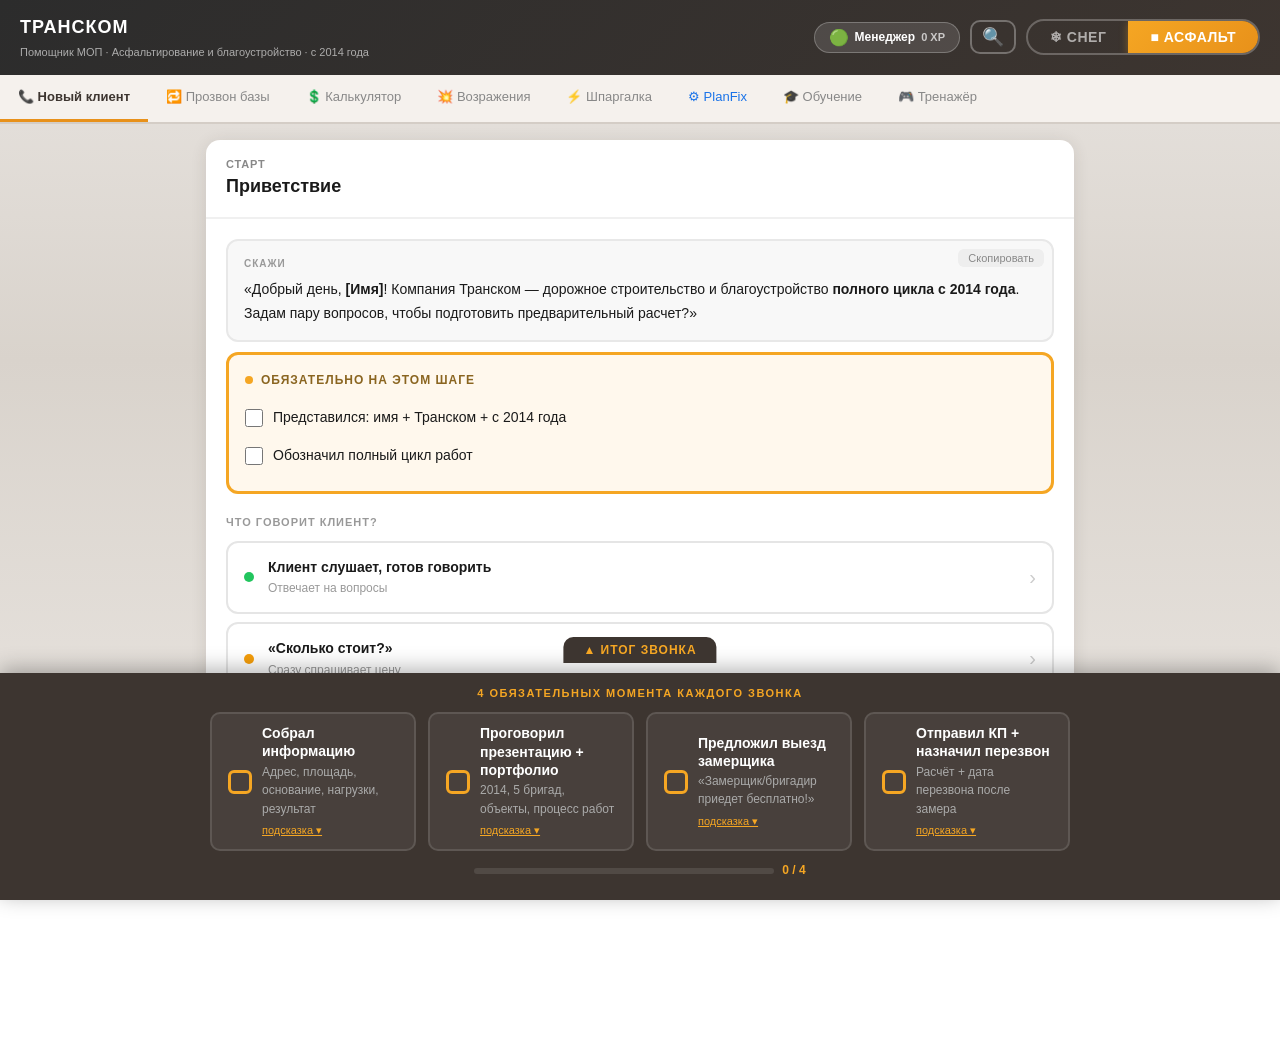
==== index.html @ dc6cbc47 "Обучение: 3 новые статьи, видеоуроки, техника, замки сняты - Новая главная статья «Асфальтирование о" ====
<!DOCTYPE html>
<html lang="ru">
<head>
<meta charset="UTF-8">
<meta name="viewport" content="width=device-width, initial-scale=1.0">
<title>ТРАНСКОМ — Помощник МОП</title>
<link rel="stylesheet" href="css/styles.css">
</head>
<body>

<!-- ===== HEADER ===== -->
<div class="hdr">
<div><h1>ТРАНСКОМ <span class="pf-badge" id="pf-hdr-badge" onclick="tab('planfix')"></span></h1><div class="hdr-sub" id="hdr-sub-text">Помощник МОП &middot; Вывоз снега &middot; с 2014 года</div></div>
<div style="display:flex;gap:10px;align-items:center">
<button class="gf-profile-btn" id="gf-profile-btn" onclick="showProfileModal()" title="Профиль менеджера"><span class="gf-level-icon">🟢</span> <span class="gf-name">Менеджер</span> <span class="gf-xp">0 XP</span></button>
<button class="search-btn" onclick="openKnowledgeSearch()" title="Поиск по базе знаний">&#128269;</button>
<div class="svc-toggle">
<button class="svc-btn" id="b-svc-snow" onclick="setSvc('snow')">&#10052; СНЕГ</button>
<button class="svc-btn on-asphalt" id="b-svc-asph" onclick="setSvc('asphalt')">&#9632; АСФАЛЬТ</button>
</div>
<div id="snow-tariff-toggle" style="display:none;gap:4px">
<div class="tb on" id="b-st" onclick="setT('storm')">&#9679; Снегопад</div>
<div class="tb" id="b-af" onclick="setT('after')">&#9675; После</div>
</div>
</div>
</div>

<!-- ===== NAV ===== -->
<div class="nav">
<div class="nav-i act" data-tab="tree" onclick="tab('tree')">&#128222; Новый клиент</div>
<div class="nav-i" data-tab="cbtree" onclick="tab('cbtree')">&#128257; Прозвон базы</div>
<div class="nav-i" data-tab="calc" onclick="tab('calc')">&#128178; Калькулятор</div>
<div class="nav-i" data-tab="obj" onclick="tab('obj')">&#128165; Возражения</div>
<div class="nav-i" data-tab="cheat" onclick="tab('cheat')">&#9889; Шпаргалка</div>
<div class="nav-i" data-tab="planfix" onclick="tab('planfix')" style="color:#1a73e8">&#9881; PlanFix</div>
<div class="nav-i" data-tab="learn" onclick="tab('learn')">&#127891; Обучение</div>
<div class="nav-i" data-tab="trainer" onclick="tab('trainer')">&#127918; Тренажёр</div>
</div>

<!-- ===== MAIN CONTENT ===== -->
<div class="main">

<!-- Скрипт: Новый клиент -->
<div class="tc act" id="tab-tree"><div id="tree-render"></div></div>

<!-- Скрипт: Прозвон базы -->
<div class="tc" id="tab-cbtree"><div id="cbtree-render"></div></div>

<!-- Калькулятор: Снег -->
<div class="tc" id="tab-calc">
<div class="card"><div class="card-h">&#128178; Быстрый расчёт</div><div class="card-b">
<div class="cg">
<div class="cf"><label>Самосвал</label><select id="c-t" onchange="calc()"><option value="25">25 м³</option><option value="15">15 м³ (узкие проезды)</option></select></div>
<div class="cf"><label>Оплата</label><select id="c-p" onchange="calc()"><option value="bn">Б/Н с НДС</option><option value="cash">Наличные</option><option value="ip">На ИП</option></select></div>
<div class="cf"><label>Рейсов</label><input type="number" id="c-r" value="1" min="1" max="100" oninput="calc()"></div>
<div class="cf"><label>Погрузка</label><select id="c-l" onchange="calc()"><option value="no">Нет</option><option value="yes">Да</option></select></div>
</div>
<div class="cf" style="margin-top:12px"><label>Площадь (м²)</label><input type="number" id="c-area" placeholder="необязательно" oninput="calcA()"></div>
<div class="cf" style="margin-top:8px"><label>Высота снега (см)</label><input type="number" id="c-snow" placeholder="необязательно" oninput="calcA()"></div>
<div id="ah" class="tip" style="display:none;margin-top:10px"><span id="at"></span></div>
<div class="cr"><div style="font-size:12px;opacity:.7">Стоимость для клиента</div><div class="cr-a" id="ct">—</div><div class="cr-d" id="cd"></div><div class="cr-b" id="ccb"></div></div>
</div></div>
</div>

<!-- Калькулятор: Асфальт -->
<div class="tc" id="tab-calc-a">
<div class="card"><div class="card-h">&#128178; Ориентировочный расчёт — Асфальтирование</div><div class="card-b">
<div class="cg">
<div class="cf"><label>Тип работ</label><select id="ca-type" onchange="calcA2()"><option value="asphalt">Асфальтирование</option><option value="curb">Бордюрные работы</option><option value="patch">Ямочный ремонт</option><option value="complex">Комплексное благоустройство</option></select></div>
<div class="cf"><label>Площадь (м²) / Длина (пог.м)</label><input type="number" id="ca-area" value="500" min="1" oninput="calcA2()"></div>
<div class="cf"><label>Текущее основание</label><select id="ca-base" onchange="calcA2()"><option value="ground">Грунт (с нуля)</option><option value="old">Старый асфальт</option><option value="gravel">Щебень/подготовка есть</option></select></div>
<div class="cf"><label>Планируемые нагрузки</label><select id="ca-load" onchange="calcA2()"><option value="ped">Пешеходная зона</option><option value="light">Легковой транспорт</option><option value="heavy">Грузовой транспорт</option></select></div>
</div>
<div class="cf" style="margin-top:12px"><label>Оплата</label><select id="ca-pay" onchange="calcA2()"><option value="bn">Б/Н с НДС</option><option value="cash">Наличные</option><option value="ip">На ИП</option></select></div>
<div class="cr" id="ca-result">
<div style="font-size:12px;opacity:.7">Ориентировочная стоимость</div>
<div class="cr-a" id="ca-total">—</div>
<div class="cr-d" id="ca-detail"></div>
<div class="cr-b" id="ca-breakdown"></div>
</div>
<div class="tip" style="margin-top:12px"><b>Важно:</b> Это предварительная оценка. Точная стоимость — после выезда специалиста и составления сметы. Бесплатный выезд на замеры!</div>
</div></div>
</div>

<!-- Возражения -->
<div class="tc" id="tab-obj">
<div class="sb"><span class="sb-i">&#128269;</span><input type="text" placeholder="Найти возражение..." id="osrch" oninput="fobj()"></div>
<div id="obj-c"></div>
</div>

<!-- Шпаргалка -->
<div class="tc" id="tab-cheat"></div>

<!-- PlanFix -->
<div class="tc" id="tab-planfix">
<div class="card"><div class="card-h">&#9881; Подключение к PlanFix</div><div class="card-b">
<div class="cf" style="margin-bottom:10px"><label>URL аккаунта</label><input type="text" id="pf-url" placeholder="ваш-аккаунт.planfix.com" oninput="savePfSettings()"></div>
<div class="cf" style="margin-bottom:10px"><label>API-токен (Bearer)</label><input type="password" id="pf-token" placeholder="Токен из Управление аккаунтом → API" oninput="savePfSettings()"></div>
<div style="display:grid;grid-template-columns:1fr 1fr;gap:10px;margin-bottom:10px">
<div class="cf"><label>ID поля «Как работаем»</label><input type="text" id="pf-f1" placeholder="напр. 123" oninput="savePfSettings()"></div>
<div class="cf"><label>ID поля «Презентация»</label><input type="text" id="pf-f2" placeholder="напр. 124" oninput="savePfSettings()"></div>
<div class="cf"><label>ID поля «Призыв к действию»</label><input type="text" id="pf-f3" placeholder="напр. 125" oninput="savePfSettings()"></div>
<div class="cf"><label>ID поля «Счёт скинул»</label><input type="text" id="pf-f4" placeholder="напр. 126" oninput="savePfSettings()"></div>
</div>
<div class="cf" style="margin-bottom:10px"><label>ID поля «Итог звонка» (текстовое)</label><input type="text" id="pf-f-summary" placeholder="напр. 130" oninput="savePfSettings()"></div>
<div style="display:flex;gap:8px;margin-top:14px">
<button onclick="testPfConnection()" style="padding:10px 20px;background:#1a73e8;color:#fff;border:none;border-radius:8px;font-size:13px;font-weight:600;cursor:pointer">Проверить подключение</button>
<button onclick="clearPfSettings()" style="padding:10px 20px;background:#eee;color:#666;border:none;border-radius:8px;font-size:13px;font-weight:600;cursor:pointer">Сбросить</button>
</div>
<div id="pf-status" style="margin-top:10px;font-size:13px;padding:8px;border-radius:6px;display:none"></div>
</div></div>

<div class="card"><div class="card-h">&#128269; Привязка к сделке</div><div class="card-b">
<div class="tip" style="margin-bottom:12px">Перед звонком найди сделку клиента — чекбоксы будут автоматически записываться в PlanFix.</div>
<div class="cf" style="margin-bottom:10px"><label>Имя клиента / номер сделки</label>
<div style="display:flex;gap:8px"><input type="text" id="pf-search" placeholder="Введите имя или номер..." onkeydown="if(event.key==='Enter')searchPfTask()"><button onclick="searchPfTask()" style="padding:10px 16px;background:#1a1a1a;color:#fff;border:none;border-radius:8px;font-size:13px;font-weight:600;cursor:pointer;white-space:nowrap">Найти</button></div>
</div>
<div id="pf-results" style="display:none"></div>
<div id="pf-linked" style="display:none;background:#f0fff0;border:2px solid #22c55e;border-radius:10px;padding:14px;margin-top:10px">
<div style="display:flex;align-items:center;gap:8px;margin-bottom:6px">
<span style="font-size:18px">&#9989;</span>
<span style="font-weight:700;font-size:14px">Привязано к сделке:</span>
</div>
<div id="pf-linked-name" style="font-size:15px;font-weight:600;margin-bottom:4px"></div>
<div id="pf-linked-id" style="font-size:12px;color:#666"></div>
<button onclick="unlinkPfTask()" style="margin-top:8px;padding:6px 14px;background:#fff;border:1px solid #ccc;border-radius:6px;font-size:12px;cursor:pointer">Отвязать</button>
</div>
</div></div>

<div class="card"><div class="card-h">&#128203; Как настроить кастомные поля</div><div class="card-b">
<div class="tip" style="margin-bottom:8px"><b>Шаг 1:</b> В PlanFix перейди: Управление аккаунтом → Задачи → Пользовательские поля</div>
<div class="tip" style="margin-bottom:8px"><b>Шаг 2:</b> Создай 4 поля типа <b>«Флажок»</b> (чекбокс): «Как работаем», «Презентация», «Призыв к действию», «Счёт скинул»</div>
<div class="tip" style="margin-bottom:8px"><b>Шаг 3:</b> Создай 1 поле типа <b>«Строка»</b> или <b>«Текст»</b>: «Итог звонка»</div>
<div class="tip" style="margin-bottom:8px"><b>Шаг 4:</b> Скопируй ID каждого поля (виден в URL при редактировании) и вставь выше</div>
<div class="tip"><b>Шаг 5:</b> API-токен: Управление аккаунтом → Доступ к API → REST API → Создать токен</div>
</div></div>
</div>

<!-- Обучение -->
<div class="tc" id="tab-learn">

<!-- Панель прогресса -->
<div class="learn-progress-panel" id="learn-progress-panel">
<div class="lp-row">
<div class="lp-info">
<div class="lp-text">Пройдено: 0 из 0 тестов (0%)</div>
<div class="lp-status">&#128204; Начните обучение — откройте первую статью</div>
</div>
<div class="lp-bar"><div class="lp-fill" style="width:0%"></div></div>
<div class="lp-actions">
<button class="lp-btn" onclick="showLearnReport()">&#128202; Отчёт</button>
<button class="lp-btn lp-btn-reset" onclick="resetLearnProgress()">&#128260; Сброс</button>
</div>
</div>
</div>

<!-- ===== ГЛАВНОЕ: 3 видеоурока + ключевые знания ===== -->
<div class="learn-main-block" style="background:linear-gradient(135deg,#fff3e0,#ffe0b2);border:2px solid #ff9800;border-radius:12px;padding:24px;margin:16px 16px 0">
<div style="font-size:20px;font-weight:700;margin-bottom:4px">&#127909; Главное — это нужно знать каждому менеджеру</div>
<div style="color:#666;margin-bottom:16px">3 видеоурока по основным видам работ + презентация компании и технология. Остальное обучение — вспомогательное.</div>

<div style="display:grid;grid-template-columns:repeat(auto-fit,minmax(300px,1fr));gap:16px;margin-bottom:20px">

<!-- Видео 1: Замена покрытия -->
<div style="background:#fff;border-radius:10px;padding:16px;box-shadow:0 2px 8px rgba(0,0,0,.1)">
<div style="font-size:16px;font-weight:600;margin-bottom:8px">&#128296; Замена старого покрытия на новое</div>
<div style="position:relative;padding-bottom:56.25%;height:0;overflow:hidden;border-radius:8px;margin-bottom:10px">
<iframe src="https://vk.com/video_ext.php?oid=-185789230&id=456239032&hd=2" style="position:absolute;top:0;left:0;width:100%;height:100%;border:0" allow="autoplay;encrypted-media;fullscreen;picture-in-picture" allowfullscreen></iframe>
</div>
<div style="font-size:13px;color:#555">
<strong>Этапы:</strong> фрезерование (5 см) → вывоз крошки → подметание → проливка ЭБК-2 (0,4 л/м²) → укладка нового слоя → укатка<br>
<strong>Смесь:</strong> тип Б марка II (50–60% щебня) под укладчик, тип В марка II (30% щебня) вручную<br>
<strong>ГОСТ:</strong> 9128-2013
</div>
</div>

<!-- Видео 2: Ямочный ремонт -->
<div style="background:#fff;border-radius:10px;padding:16px;box-shadow:0 2px 8px rgba(0,0,0,.1)">
<div style="font-size:16px;font-weight:600;margin-bottom:8px">&#128679; Ямочный ремонт</div>
<div style="position:relative;padding-bottom:56.25%;height:0;overflow:hidden;border-radius:8px;margin-bottom:10px">
<iframe src="https://vk.com/video_ext.php?oid=-185789230&id=456239033&hd=2" style="position:absolute;top:0;left:0;width:100%;height:100%;border:0" allow="autoplay;encrypted-media;fullscreen;picture-in-picture" allowfullscreen></iframe>
</div>
<div style="font-size:13px;color:#555">
<strong>Этапы:</strong> нарезка (+5 см захват) → демонтаж → подсыпка щебнем (если глубоко) → проливка ЭБК → укладка → укатка<br>
<strong>Смесь:</strong> тип В марка II (30% щебня) — вручную<br>
<strong>Уплотнение:</strong> до 50 м² виброплита, от 50 м² каток 4т
</div>
</div>

<!-- Видео 3: Строительство с нуля -->
<div style="background:#fff;border-radius:10px;padding:16px;box-shadow:0 2px 8px rgba(0,0,0,.1)">
<div style="font-size:16px;font-weight:600;margin-bottom:8px">&#127959; Строительство дороги / площадки с нуля</div>
<div style="position:relative;padding-bottom:56.25%;height:0;overflow:hidden;border-radius:8px;margin-bottom:10px">
<iframe src="https://vk.com/video_ext.php?oid=-185789230&id=456239034&hd=2" style="position:absolute;top:0;left:0;width:100%;height:100%;border:0" allow="autoplay;encrypted-media;fullscreen;picture-in-picture" allowfullscreen></iframe>
</div>
<div style="font-size:13px;color:#555">
<strong>Пирог:</strong> грунт → геотекстиль 300–400 г/м² → песок (20–35 см, всегда толще щебня) → щебень (10–25 см, метод заклинки) → асфальт<br>
<strong>Смесь:</strong> нижний слой тип Б марка II (50–60%), верхний тип Б марка II, для фур — тип А марка I (60–70%)<br>
<strong>Щебень основания:</strong> гранитный М1200, ГОСТ 8267-93
</div>
</div>
</div>

<!-- Презентация компании -->
<div style="background:#fff;border-radius:10px;padding:16px;box-shadow:0 2px 8px rgba(0,0,0,.1)">
<div style="font-size:16px;font-weight:600;margin-bottom:8px">&#128170; Презентация компании — выучить наизусть!</div>
<div style="display:grid;grid-template-columns:repeat(auto-fit,minmax(280px,1fr));gap:12px">
<div>
<div style="font-weight:600;color:#e65100;margin-bottom:4px">Блок доверия:</div>
<div style="font-size:13px;line-height:1.5">
&laquo;Транском на рынке <strong>с 2014 года</strong> — полный цикл дорожных работ и благоустройства. В штате <strong>5 бригад</strong>, штатный проектировщик и геодезист. Все бригадиры с допусками. Работаем с госзаказчиками — полный пакет документации. <strong>Чистый НДС</strong>, договор, акты, сметы. Асфальт только от проверенных заводов с паспортами качества. За каждым проектом — персональный менеджер.&raquo;
</div>
</div>
<div>
<div style="font-weight:600;color:#e65100;margin-bottom:4px">Портфолио:</div>
<div style="font-size:13px;line-height:1.5">
&#9679; <strong>КП &laquo;Западная Долина&raquo;</strong> — 20 000 м²: дороги, парковки, тротуары, бордюры, ливнёвка<br>
&#9679; <strong>ЖК &laquo;Московские&raquo;</strong> — дворы, пешеходные зоны, благоустройство<br>
&#9679; <strong>Микояновский комбинат</strong> — промплощадка под тяжёлый грузовой
</div>
</div>
<div>
<div style="font-weight:600;color:#e65100;margin-bottom:4px">Закрытие — на замер:</div>
<div style="font-size:13px;line-height:1.5">
&laquo;Давайте запишу на <strong>бесплатный выезд</strong> — замерщик или бригадир проконсультирует на месте, точно рассчитает. Без обязательств.&raquo;<br>
&laquo;Сезон короткий — кто раньше заявку, тот раньше в графике!&raquo;
</div>
</div>
<div>
<div style="font-weight:600;color:#e65100;margin-bottom:4px">Ценовые ориентиры:</div>
<div style="font-size:13px;line-height:1.5">
&#9679; Тротуар: <strong>от 1 800 &#8381;/м²</strong><br>
&#9679; Двор, парковка: <strong>от 2 500 &#8381;/м²</strong><br>
&#9679; Дорога под грузовой: <strong>до 4 500 &#8381;/м²</strong><br>
&#9679; Ямочный ремонт: индивидуально
</div>
</div>
</div>
</div>

</div>
<!-- ===== /ГЛАВНОЕ ===== -->

<div class="learn-wrap">

<div class="learn-sidebar">
<div class="learn-list">
<div class="learn-list-title">&#128218; Обучение</div>

<!-- Мастерство МОП -->
<div class="learn-cat open" onclick="toggleLearnCat(this)">
<span class="learn-cat-arrow">&#9660;</span>
<span>&#127919; Мастерство МОП</span>
<span class="learn-cat-count">1</span>
</div>
<div class="learn-cat-items">
<div class="learn-list-item" onclick="showArticle('asphalt-main')">
<span class="ll-icon">&#127909;</span>
<span class="ll-text">Асфальтирование от А до Я</span>
<span class="ll-badge" style="background:#ff5722">главное</span>
</div>
<div class="learn-list-item" onclick="showArticle('expert-vocab')">
<span class="ll-icon">&#129504;</span>
<span class="ll-text">Язык эксперта: термины и цифры</span>
<span class="ll-badge">горячее</span>
</div>
</div>

<!-- Смеси и материалы -->
<div class="learn-cat open" onclick="toggleLearnCat(this)">
<span class="learn-cat-arrow">&#9660;</span>
<span>&#128268; Смеси и материалы</span>
<span class="learn-cat-count">6</span>
</div>
<div class="learn-cat-items">
<div class="learn-list-item active" onclick="showArticle('bitum-emulsion')">
<span class="ll-icon">&#128215;</span>
<span class="ll-text">Битумная эмульсия</span>
</div>
<div class="learn-list-item" onclick="showArticle('asphalt-concrete')">
<span class="ll-icon">&#128214;</span>
<span class="ll-text">Асфальтобетон</span>
</div>
<div class="learn-list-item" onclick="showArticle('asphalt-crumb')">
<span class="ll-icon">&#9851;</span>
<span class="ll-text">Асфальтная крошка</span>
</div>
<div class="learn-list-item" onclick="showArticle('special-asphalt')">
<span class="ll-icon">&#10052;</span>
<span class="ll-text">Литой и холодный асфальт</span>
</div>
<div class="learn-list-item" onclick="showArticle('asphalt-sma')">
<span class="ll-icon">&#11088;</span>
<span class="ll-text">ЩМА — щебёночно-мастичный</span>
</div>
<div class="learn-list-item" onclick="showArticle('asphalt-mixes')">
<span class="ll-icon">&#128722;</span>
<span class="ll-text">Виды асфальтобетонных смесей</span>
</div>
</div>

<!-- Конструкции дороги -->
<div class="learn-cat" onclick="toggleLearnCat(this)">
<span class="learn-cat-arrow">&#9654;</span>
<span>&#128736; Конструкции дороги</span>
<span class="learn-cat-count">4</span>
</div>
<div class="learn-cat-items" style="display:none">
<div class="learn-list-item" onclick="showArticle('road-base')">
<span class="ll-icon">&#9968;</span>
<span class="ll-text">Основание дороги</span>
</div>
<div class="learn-list-item" onclick="showArticle('concrete-base')">
<span class="ll-icon">&#127959;</span>
<span class="ll-text">Бетонное основание</span>
</div>
<div class="learn-list-item" onclick="showArticle('road-pie')">
<span class="ll-icon">&#128200;</span>
<span class="ll-text">«Пирог» и расчёты</span>
</div>
<div class="learn-list-item" onclick="showArticle('road-slabs')">
<span class="ll-icon">&#9632;</span>
<span class="ll-text">Дорожные плиты</span>
</div>
</div>

<!-- Технологии работ -->
<div class="learn-cat" onclick="toggleLearnCat(this)">
<span class="learn-cat-arrow">&#9654;</span>
<span>&#128295; Технологии работ</span>
<span class="learn-cat-count">6</span>
</div>
<div class="learn-cat-items" style="display:none">
<div class="learn-list-item" onclick="showArticle('asphalt-laying')">
<span class="ll-icon">&#128679;</span>
<span class="ll-text">Методы укладки</span>
</div>
<div class="learn-list-item" onclick="showArticle('pothole-repair')">
<span class="ll-icon">&#128679;</span>
<span class="ll-text">Ямочный ремонт</span>
</div>
<div class="learn-list-item" onclick="showArticle('resurface')">
<span class="ll-icon">&#128296;</span>
<span class="ll-text">Замена старого покрытия</span>
<span class="ll-badge">новое</span>
</div>
<div class="learn-list-item" onclick="showArticle('crack-sealing')">
<span class="ll-icon">&#128167;</span>
<span class="ll-text">Проливка швов и трещин</span>
<span class="ll-badge">новое</span>
</div>
<div class="learn-list-item" onclick="showArticle('geomaterials')">
<span class="ll-icon">&#129518;</span>
<span class="ll-text">Геотекстиль и геосетки</span>
</div>
<div class="learn-list-item" onclick="showArticle('road-marking')">
<span class="ll-icon">&#128204;</span>
<span class="ll-text">Дорожная разметка</span>
</div>
<div class="learn-list-item" onclick="showArticle('asphalt-calc')">
<span class="ll-icon">&#128290;</span>
<span class="ll-text">Расчёт расхода асфальта</span>
<span class="ll-badge">новое</span>
</div>
<div class="learn-list-item" onclick="showArticle('equipment-guide')">
<span class="ll-icon">&#128668;</span>
<span class="ll-text">Техника и инструменты</span>
<span class="ll-badge">новое</span>
</div>
</div>

<!-- Благоустройство -->
<div class="learn-cat" onclick="toggleLearnCat(this)">
<span class="learn-cat-arrow">&#9654;</span>
<span>&#127795; Благоустройство</span>
<span class="learn-cat-count">7</span>
</div>
<div class="learn-cat-items" style="display:none">
<div class="learn-list-item" onclick="showArticle('curbs')">
<span class="ll-icon">&#129521;</span>
<span class="ll-text">Бордюры</span>
</div>
<div class="learn-list-item" onclick="showArticle('paving-tiles')">
<span class="ll-icon">&#129521;</span>
<span class="ll-text">Тротуарная плитка</span>
</div>
<div class="learn-list-item" onclick="showArticle('storm-trays')">
<span class="ll-icon">&#128167;</span>
<span class="ll-text">Ливневые лотки</span>
</div>
<div class="learn-list-item" onclick="showArticle('concrete-wells')">
<span class="ll-icon">&#9898;</span>
<span class="ll-text">Бетонные колодцы</span>
</div>
<div class="learn-list-item" onclick="showArticle('lawns')">
<span class="ll-icon">&#127807;</span>
<span class="ll-text">Газоны</span>
</div>
<div class="learn-list-item" onclick="showArticle('rubber-surface')">
<span class="ll-icon">&#9899;</span>
<span class="ll-text">Резиновые покрытия</span>
<span class="ll-badge">новое</span>
</div>
<div class="learn-list-item" onclick="showArticle('urban-furniture')">
<span class="ll-icon">&#127749;</span>
<span class="ll-text">Малые архитектурные формы</span>
<span class="ll-badge">новое</span>
</div>
</div>

<!-- Сырьё и техника -->
<div class="learn-cat" onclick="toggleLearnCat(this)">
<span class="learn-cat-arrow">&#9654;</span>
<span>&#128666; Сырьё и техника</span>
<span class="learn-cat-count">4</span>
</div>
<div class="learn-cat-items" style="display:none">
<div class="learn-list-item" onclick="showArticle('road-sand')">
<span class="ll-icon">&#127958;</span>
<span class="ll-text">Песок в дорожном строительстве</span>
</div>
<div class="learn-list-item" onclick="showArticle('soil-drainage')">
<span class="ll-icon">&#128166;</span>
<span class="ll-text">Грунт и дренаж</span>
</div>
<div class="learn-list-item" onclick="showArticle('road-machinery')">
<span class="ll-icon">&#128665;</span>
<span class="ll-text">Дорожная техника</span>
</div>
<div class="learn-list-item" onclick="showArticle('crushed-stone')">
<span class="ll-icon">&#128759;</span>
<span class="ll-text">Щебень</span>
<span class="ll-badge">новое</span>
</div>
</div>

<!-- Инструменты -->
<div class="learn-cat" onclick="toggleLearnCat(this)">
<span class="learn-cat-arrow">&#9654;</span>
<span>&#9881; Инструменты</span>
<span class="learn-cat-count">8</span>
</div>
<div class="learn-cat-items" style="display:none">
<div class="learn-list-item" onclick="showArticle('app-overview')">
<span class="ll-icon">&#127909;</span>
<span class="ll-text">Помощник МОП — обзор приложения</span>
</div>
<div class="learn-list-item" onclick="showArticle('planfix-intro')">
<span class="ll-icon">&#128218;</span>
<span class="ll-text">Начало работы в PlanFix</span>
</div>
<div class="learn-list-item" onclick="showArticle('planfix-workspace')">
<span class="ll-icon">&#127909;</span>
<span class="ll-text">Рабочее поле PlanFix</span>
</div>
<div class="learn-list-item" onclick="showArticle('planfix-guide')">
<span class="ll-icon">&#9881;</span>
<span class="ll-text">Виджеты и панели сделки</span>
</div>
<div class="learn-list-item" onclick="showArticle('planfix-new-deal')">
<span class="ll-icon">&#127909;</span>
<span class="ll-text">Создание сделки и настройка коммуникации</span>
</div>
<div class="learn-list-item" onclick="showArticle('planfix-deal-card')">
<span class="ll-icon">&#127909;</span>
<span class="ll-text">Карточка сделки</span>
</div>
<div class="learn-list-item" onclick="showArticle('planfix-deal-call')">
<span class="ll-icon">&#127909;</span>
<span class="ll-text">Создание сделки через звонок</span>
</div>
<div class="learn-list-item" onclick="showArticle('base-calling')">
<span class="ll-icon">&#127909;</span>
<span class="ll-text">Обзвон базы — видеоурок</span>
</div>
</div>

</div>
</div>

<div class="learn-content">
<div class="learn-article" id="article-bitum-emulsion">

<div class="la-hero">
<img src="img/learn_emulsion_1.jpg" alt="Дорожное строительство">
<div class="la-hero-overlay">
<div class="la-hero-title">Битумная эмульсия: применение в дорожном строительстве</div>
<div class="la-hero-meta">&#128337; ~15 мин чтения &middot; 8 разделов &middot; Тест из 5 вопросов</div>
</div>
</div>

<div class="la-body">

<!-- 1. Введение -->
<div class="la-section">
<div class="la-section-title"><span class="la-section-num">1</span> Введение</div>
<div class="la-text">
<p><strong>Битумная эмульсия</strong> — это жидкий материал, представляющий собой дисперсную систему из мелких капель <strong>битума</strong>, равномерно распределённых в <strong>воде</strong> при помощи <strong>эмульгатора</strong> (поверхностно-активного вещества).</p>
<p>Эмульсия позволяет работать с битумом при значительно более низких температурах, чем горячий битум. Она не требует специального разогрева и наносится в холодном или тёплом состоянии, что делает её <strong>удобной, безопасной и экономичной</strong> в применении.</p>
<p>Основные компоненты:</p>
<ul>
<li><strong>Битум</strong> (40–70% от массы) — вяжущее вещество, обеспечивающее адгезию и водонепроницаемость</li>
<li><strong>Вода</strong> — среда для диспергирования битума</li>
<li><strong>Эмульгатор</strong> — стабилизирует систему и определяет тип эмульсии</li>
</ul>
</div>
</div>

<!-- 2. Типы -->
<div class="la-section">
<div class="la-section-title"><span class="la-section-num">2</span> Типы битумных эмульсий</div>
<div class="la-img">
<img src="img/learn_emulsion_2.jpg" alt="Асфальтовое покрытие">
<div class="la-img-caption">Различные типы эмульсий подходят для разных задач в дорожном строительстве</div>
</div>
<div class="la-text">
<p>Битумные эмульсии классифицируются по нескольким ключевым признакам:</p>
<p><strong>По типу эмульгатора:</strong></p>
<ul>
<li><strong>Анионные</strong> — частицы битума несут отрицательный заряд. Хорошо работают с известняковыми материалами.</li>
<li><strong>Катионные</strong> — частицы битума несут положительный заряд. <strong>Более распространены</strong>, так как совместимы с большинством каменных материалов, включая гранит.</li>
</ul>
</div>
<div class="la-highlight">
<strong>Важно для продаж:</strong> Катионные эмульсии — это стандарт рынка. Если клиент не уточняет тип, скорее всего ему нужна именно катионная эмульсия.
</div>
<div class="la-text">
<p><strong>По скорости распада:</strong></p>
</div>
<table class="la-table">
<thead><tr><th>Обозначение</th><th>Скорость распада</th><th>Применение</th></tr></thead>
<tbody>
<tr><td><strong>БР</strong></td><td>Быстрораспадающаяся</td><td>Подгрунтовка, поверхностная обработка</td></tr>
<tr><td><strong>СР</strong></td><td>Среднераспадающаяся</td><td>Пропитка, смешивание с щебнем</td></tr>
<tr><td><strong>МР</strong></td><td>Медленнораспадающаяся</td><td>Холодные смеси, ямочный ремонт</td></tr>
</tbody>
</table>
<div class="la-text">
<p><strong>Концентрация битума</strong> в эмульсии обычно составляет от <strong>40% до 70%</strong>. Чем выше концентрация, тем больше вяжущего остаётся на поверхности после испарения воды.</p>
</div>
</div>

<!-- 3. Применение -->
<div class="la-section">
<div class="la-section-title"><span class="la-section-num">3</span> Применение</div>
<div class="la-img">
<img src="img/learn_emulsion_3.jpg" alt="Дорожные работы">
<div class="la-img-caption">Битумная эмульсия применяется на различных этапах дорожного строительства</div>
</div>
<div class="la-text">
<p>Основные области применения битумной эмульсии в дорожной отрасли:</p>
</div>
<div class="la-info">
<div class="la-info-title">Основные направления</div>
<strong>&#128313; Пропитка основания</strong> — укрепление щебёночного или гравийного основания перед укладкой асфальта. Эмульсия проникает в поры и связывает частицы.<br><br>
<strong>&#128313; Грунтовка (подгрунтовка)</strong> — нанесение тонкого слоя на основание для улучшения сцепления между слоями дорожной одежды.<br><br>
<strong>&#128313; Поверхностная обработка</strong> — создание защитного слоя на существующем покрытии. Продлевает срок службы дороги, восстанавливает водонепроницаемость.<br><br>
<strong>&#128313; Ремонт трещин</strong> — заливка и герметизация трещин в асфальтовом покрытии для предотвращения дальнейшего разрушения.
</div>
</div>

<!-- 4. Способы нанесения -->
<div class="la-section">
<div class="la-section-title"><span class="la-section-num">4</span> Способы нанесения</div>
<div class="la-img">
<img src="img/learn_emulsion_4.jpg" alt="Строительная техника">
<div class="la-img-caption">Для больших объёмов работ используется специализированная техника</div>
</div>
<div class="la-text">
<p>Выбор способа нанесения зависит от масштаба работ и доступного оборудования:</p>
</div>
<table class="la-table">
<thead><tr><th>Способ</th><th>Объёмы</th><th>Описание</th></tr></thead>
<tbody>
<tr><td><strong>Ручной</strong></td><td>Малые площади</td><td>Распределительная лейка, щётки, ручные распылители. Подходит для ямочного ремонта, заделки трещин, обработки локальных участков.</td></tr>
<tr><td><strong>Автогудронатор</strong></td><td>Большие площади</td><td>Специализированная машина с системой подогрева, насосом и распределительной рампой. Обеспечивает <strong>равномерное нанесение</strong> с точным контролем расхода.</td></tr>
</tbody>
</table>
<div class="la-highlight">
<strong>Совет продавцу:</strong> Если клиент планирует обработку большой площади (от 500 м²), рекомендуйте автогудронатор — это экономит время и материал за счёт равномерного нанесения.
</div>
</div>

<!-- 5. Нормы расхода -->
<div class="la-section">
<div class="la-section-title"><span class="la-section-num">5</span> Нормы расхода</div>
<div class="la-img">
<img src="img/learn_emulsion_5.jpg" alt="Измерения">
<div class="la-img-caption">Точное соблюдение норм расхода обеспечивает качество покрытия</div>
</div>
<div class="la-text">
<p>Нормы расхода зависят от вида работ и типа обрабатываемой поверхности:</p>
</div>
<table class="la-table">
<thead><tr><th>Вид работ</th><th>Расход, л/м²</th><th>Примечание</th></tr></thead>
<tbody>
<tr><td>Подгрунтовка основания</td><td>0,3–0,5</td><td>На плотное основание</td></tr>
<tr><td>Подгрунтовка (пористое основание)</td><td>0,5–0,8</td><td>Щебёночное/гравийное</td></tr>
<tr><td>Пропитка асфальтной крошки</td><td><strong>0,8–1,0</strong></td><td>Для связывания частиц</td></tr>
<tr><td>Поверхностная обработка (1 слой)</td><td>0,8–1,2</td><td>По существующему покрытию</td></tr>
<tr><td>Поверхностная обработка (2 слоя)</td><td>1,5–2,5</td><td>Суммарно оба слоя</td></tr>
<tr><td>Ремонт трещин</td><td>0,2–0,4</td><td>Зависит от ширины трещин</td></tr>
</tbody>
</table>
<div class="la-info">
<div class="la-info-title">&#128161; Формула для расчёта</div>
<strong>Объём эмульсии = Площадь (м²) &times; Норма расхода (л/м²)</strong><br>
Пример: участок 1000 м², пропитка крошки: 1000 &times; 0,9 = <strong>900 литров</strong> (~0,9 тонны)
</div>
</div>

<!-- 6. Рекомендации -->
<div class="la-section">
<div class="la-section-title"><span class="la-section-num">6</span> Рекомендации по нанесению</div>
<div class="la-img">
<img src="img/learn_emulsion_6.jpg" alt="Строительные работы">
<div class="la-img-caption">Соблюдение рекомендаций — залог долговечного покрытия</div>
</div>
<div class="la-text">
<p>Для достижения наилучшего результата соблюдайте следующие рекомендации:</p>
</div>
<div class="la-info">
<div class="la-info-title">Ключевые условия</div>
<strong>&#127777;&#65039; Температура воздуха:</strong> оптимально <strong>от +5&#176;C до +30&#176;C</strong>. Не наносить при отрицательных температурах и на промёрзшее основание.<br><br>
<strong>&#128167; Подготовка поверхности:</strong> основание должно быть <strong>чистым</strong> — без пыли, грязи, луж и рыхлого материала. При необходимости — подмести или продуть компрессором.<br><br>
<strong>&#128207; Равномерность:</strong> следить за <strong>однородностью</strong> слоя. Пропуски снижают качество. Избыток ведёт к скользкости и перерасходу.<br><br>
<strong>&#9201; Время отверждения:</strong> дать эмульсии <strong>«сломаться»</strong> (распасться) — вода испаряется, битум остаётся. Обычно от <strong>30 минут до нескольких часов</strong> в зависимости от погоды. Не допускать движение по свежему слою.
</div>
</div>

<!-- 7. Преимущества -->
<div class="la-section">
<div class="la-section-title"><span class="la-section-num">7</span> Преимущества битумной эмульсии</div>
<div class="la-img">
<img src="img/learn_emulsion_7.jpg" alt="Дорога">
<div class="la-img-caption">Качественное дорожное покрытие с применением современных материалов</div>
</div>
<div class="la-text">
<p>Почему битумная эмульсия — современный выбор для дорожных работ:</p>
</div>
<div class="la-highlight">
<strong>&#128176; Экономичность</strong> — не требует затрат на разогрев, снижение расхода вяжущего по сравнению с горячим битумом.<br><br>
<strong>&#127811; Экологичность</strong> — минимальные выбросы, отсутствие токсичных паров при нанесении. Безопасна для работников.<br><br>
<strong>&#128295; Универсальность</strong> — подходит для широкого спектра работ: от подгрунтовки до ремонта трещин и поверхностной обработки.<br><br>
<strong>&#9989; Простота</strong> — нанесение холодным способом, минимум специального оборудования для малых объёмов.
</div>
</div>

<!-- 8. Заключение -->
<div class="la-section">
<div class="la-section-title"><span class="la-section-num">8</span> Заключение</div>
<div class="la-img">
<img src="img/learn_emulsion_8.jpg" alt="Готовая дорога">
<div class="la-img-caption">Результат правильного применения битумной эмульсии — ровное и долговечное покрытие</div>
</div>
<div class="la-text">
<p>Битумная эмульсия — это <strong>современный, экономичный и экологичный</strong> материал, незаменимый в дорожном строительстве и ремонте.</p>
<p>Основные выводы:</p>
<ul>
<li><strong>Катионные эмульсии</strong> — стандарт рынка, совместимы с большинством материалов</li>
<li><strong>Выбирайте скорость распада</strong> под конкретную задачу (БР для подгрунтовки, СР для пропитки, МР для холодных смесей)</li>
<li><strong>Соблюдайте нормы расхода</strong> — это ключ к качеству и экономии</li>
<li><strong>Работайте при +5...+30&#176;C</strong> на чистом, подготовленном основании</li>
<li>Для больших объёмов — <strong>автогудронатор</strong>, для малых — ручное нанесение</li>
</ul>
</div>
<div class="la-highlight">
<strong>Ключевой совет:</strong> При общении с клиентом уточните задачу (грунтовка, пропитка, ремонт), площадь объекта и тип основания. Это позволит точно подобрать марку эмульсии и рассчитать необходимый объём.
</div>
</div>

<!-- QUIZ -->
<div class="la-quiz" id="quiz-bitum">
<div class="la-quiz-title">&#127891; Проверьте свои знания</div>
<div class="la-quiz-sub">Ответьте на 5 вопросов по материалу. Выберите один правильный ответ в каждом вопросе.</div>

<div class="la-q" data-correct="b">
<div class="la-q-text"><span class="la-q-num">1</span>Что такое битумная эмульсия?</div>
<div class="la-q-opts">
<label><input type="radio" name="q1" value="a"><span>Смесь бетона и воды</span></label>
<label><input type="radio" name="q1" value="b"><span>Жидкий материал из битума, воды и эмульгатора</span></label>
<label><input type="radio" name="q1" value="c"><span>Краска для дорожной разметки</span></label>
<label><input type="radio" name="q1" value="d"><span>Цементный раствор</span></label>
</div>
</div>

<div class="la-q" data-correct="b">
<div class="la-q-text"><span class="la-q-num">2</span>Какие эмульсии более распространены?</div>
<div class="la-q-opts">
<label><input type="radio" name="q2" value="a"><span>Анионные</span></label>
<label><input type="radio" name="q2" value="b"><span>Катионные</span></label>
<label><input type="radio" name="q2" value="c"><span>Нейтральные</span></label>
<label><input type="radio" name="q2" value="d"><span>Щелочные</span></label>
</div>
</div>

<div class="la-q" data-correct="b">
<div class="la-q-text"><span class="la-q-num">3</span>Норма расхода для пропитки асфальтной крошки?</div>
<div class="la-q-opts">
<label><input type="radio" name="q3" value="a"><span>0,2–0,4 л/м²</span></label>
<label><input type="radio" name="q3" value="b"><span>0,8–1 л/м²</span></label>
<label><input type="radio" name="q3" value="c"><span>2–3 л/м²</span></label>
<label><input type="radio" name="q3" value="d"><span>5–6 л/м²</span></label>
</div>
</div>

<div class="la-q" data-correct="c">
<div class="la-q-text"><span class="la-q-num">4</span>Оптимальная температура нанесения?</div>
<div class="la-q-opts">
<label><input type="radio" name="q4" value="a"><span>от -10°C до 0°C</span></label>
<label><input type="radio" name="q4" value="b"><span>от 0°C до +5°C</span></label>
<label><input type="radio" name="q4" value="c"><span>от +5°C до +30°C</span></label>
<label><input type="radio" name="q4" value="d"><span>от +30°C до +50°C</span></label>
</div>
</div>

<div class="la-q" data-correct="b">
<div class="la-q-text"><span class="la-q-num">5</span>Какое оборудование используется для больших объёмов?</div>
<div class="la-q-opts">
<label><input type="radio" name="q5" value="a"><span>Бетономешалка</span></label>
<label><input type="radio" name="q5" value="b"><span>Автогудронатор</span></label>
<label><input type="radio" name="q5" value="c"><span>Краскопульт</span></label>
<label><input type="radio" name="q5" value="d"><span>Компрессор</span></label>
</div>
</div>

<button class="quiz-btn" onclick="checkQuiz('quiz-bitum')">&#10004; Проверить ответы</button>
<div class="quiz-result" id="quiz-bitum-result" style="display:none"></div>
</div>

</div>
</div>

<!-- ===== СТАТЬЯ 2: АСФАЛЬТОБЕТОН ===== -->
<div class="learn-article" id="article-asphalt-concrete" style="display:none">

<div class="la-hero">
<img src="img/learn_asphalt_1.jpg" alt="Дорожное строительство">
<div class="la-hero-overlay">
<div class="la-hero-title">Асфальтобетон: марки, типы и применение</div>
<div class="la-hero-meta">&#128337; ~20 мин чтения &middot; 8 разделов &middot; Тест из 5 вопросов</div>
</div>
</div>

<div class="la-body">

<!-- 1. Введение -->
<div class="la-section">
<div class="la-section-title"><span class="la-section-num">1</span> Введение</div>
<div class="la-text">
<p><strong>Асфальтобетон</strong> — это искусственный строительный материал, широко применяемый в дорожном строительстве. Он отличается высокой прочностью, долговечностью и универсальностью.</p>
<p>Различные марки и типы асфальтобетона позволяют подбирать материал под конкретные задачи и условия эксплуатации — от скоростных магистралей до пешеходных дорожек во дворах.</p>
</div>
<div class="la-highlight">
<strong>Зачем менеджеру это знать?</strong> Клиенты часто спрашивают: «Какой асфальт положите?», «А марка какая?», «Горячий или холодный?». Знание материала — это уверенность в разговоре и доверие клиента. Вы показываете экспертизу, а не просто продаёте.
</div>
</div>

<!-- 2. Компоненты -->
<div class="la-section">
<div class="la-section-title"><span class="la-section-num">2</span> Состав и свойства</div>
<div class="la-img">
<img src="img/learn_asphalt_2.jpg" alt="Асфальтобетонная смесь">
<div class="la-img-caption">Качество асфальтобетона определяется правильным соотношением компонентов</div>
</div>
<div class="la-text">
<p>Основные характеристики:</p>
<ul>
<li><strong>Средняя плотность</strong> — 2,5 т/м³</li>
<li><strong>Стандарт качества</strong> — ГОСТ 9128-2013</li>
</ul>
<p><strong>Компоненты асфальтобетона:</strong></p>
</div>
<table class="la-table">
<thead><tr><th>Компонент</th><th>Доля</th><th>Назначение</th></tr></thead>
<tbody>
<tr><td><strong>Битум</strong></td><td>2,5–9%</td><td>Вяжущее вещество, обеспечивает эластичность и водонепроницаемость</td></tr>
<tr><td><strong>Щебень / гравий</strong></td><td>30–67%</td><td>Основной каркас для прочности и несущей способности</td></tr>
<tr><td><strong>Минеральные порошки</strong></td><td>5–15%</td><td>Заполнители для улучшения структуры и плотности</td></tr>
<tr><td><strong>Песок</strong></td><td>20–50%</td><td>Заполнение пустот, улучшение удобоукладываемости</td></tr>
<tr><td><strong>Модифицирующие добавки</strong></td><td>по рецепту</td><td>Улучшение шероховатости, звукоизоляции, сцепления</td></tr>
</tbody>
</table>
<div class="la-info">
<div class="la-info-title">&#128161; Особая добавка — резиновая крошка</div>
<strong>Резиновая крошка</strong> из переработанных автомобильных шин увеличивает эластичность покрытия и снижает шум от движения транспорта. Однако повышает стоимость материала. Применяется на объектах, где важна тишина (жилые зоны, больницы).
</div>
</div>

<!-- 3. По составу заполнителя -->
<div class="la-section">
<div class="la-section-title"><span class="la-section-num">3</span> Классификация по заполнителю</div>
<div class="la-img">
<img src="img/learn_asphalt_3.jpg" alt="Каменные материалы">
<div class="la-img-caption">Тип заполнителя определяет прочность и область применения</div>
</div>
<div class="la-text">
<p>Асфальтобетон классифицируют по основному каменному материалу:</p>
</div>
<table class="la-table">
<thead><tr><th>Тип</th><th>Прочность</th><th>Применение</th></tr></thead>
<tbody>
<tr><td><strong>Щебёночные</strong></td><td>Высокая</td><td>Дороги с интенсивным движением, магистрали, промзоны</td></tr>
<tr><td><strong>Гравийные</strong></td><td>Средняя</td><td>Второстепенные дороги, подъездные пути</td></tr>
<tr><td><strong>Песчаные</strong></td><td>Низкая</td><td>Пешеходные зоны, тротуары, велодорожки</td></tr>
</tbody>
</table>
<div class="la-text">
<p><strong>По размеру зёрен:</strong></p>
<ul>
<li><strong>Крупнозернистые</strong> — зёрна более 20 мм. Для нижних слоёв дорожной одежды.</li>
<li><strong>Мелкозернистые</strong> — зёрна 5–20 мм. Для верхних слоёв покрытия.</li>
<li><strong>Песчаные</strong> — зёрна менее 5 мм. Для тротуаров и пешеходных зон.</li>
</ul>
</div>
<div class="la-highlight">
<strong>Совет продавцу:</strong> Если клиент спрашивает «какой асфальт будете класть?» — уточните нагрузки. Грузовой транспорт? Значит, щебёночная смесь. Двор или тротуар? Песчаная или мелкозернистая. Это показывает, что вы разбираетесь.
</div>
</div>

<!-- 4. По плотности -->
<div class="la-section">
<div class="la-section-title"><span class="la-section-num">4</span> Классификация по плотности</div>
<div class="la-img">
<img src="img/learn_asphalt_4.jpg" alt="Структура дорожного пирога">
<div class="la-img-caption">Слои дорожной одежды — от грунта до финишного покрытия</div>
</div>
<div class="la-text">
<p>Плотность асфальтобетона напрямую влияет на его прочность и стоимость:</p>
</div>
<table class="la-table">
<thead><tr><th>Плотность</th><th>Остаточная пористость</th><th>Применение</th></tr></thead>
<tbody>
<tr><td><strong>Высокоплотные</strong></td><td>1–2,5%</td><td>Верхние слои дорог с максимальными нагрузками</td></tr>
<tr><td><strong>Плотные</strong></td><td>2,5–5%</td><td>Универсальный вариант для большинства дорог</td></tr>
<tr><td><strong>Пористые</strong></td><td>5–10%</td><td>Нижние слои дорожной одежды, второстепенные дороги</td></tr>
<tr><td><strong>Высокопористые</strong></td><td>10–18%</td><td>Только нижние (выравнивающие) слои</td></tr>
</tbody>
</table>
<div class="la-info">
<div class="la-info-title">&#128161; Для клиента простым языком</div>
Чем выше нагрузка на дорогу — тем плотнее нужен асфальт. Грузовой транспорт = высокоплотный. Пешеходная зона = плотный стандартный. Мы всегда подбираем «пирог» под конкретные нагрузки объекта.
</div>
</div>

<!-- 5. Марки -->
<div class="la-section">
<div class="la-section-title"><span class="la-section-num">5</span> Марки асфальтобетона</div>
<div class="la-img">
<img src="img/learn_asphalt_5.jpg" alt="Асфальтобетонный завод">
<div class="la-img-caption">Правильный выбор марки — залог долговечного покрытия</div>
</div>

<div class="la-info">
<div class="la-info-title">Марка 1 — максимальная прочность</div>
<strong>Состав:</strong> щебень, кварцевый песок, битум, минеральные порошки.<br>
<strong>Применение:</strong> нижний слой дорог с высокими нагрузками, магистрали, промышленные территории.<br>
<strong>Особенности:</strong> максимальная прочность и износостойкость. Самая высокая стоимость.
</div>

<div class="la-info">
<div class="la-info-title">Марка 2 — универсальная</div>
<strong>Состав:</strong> песок, отсев, щебень, минеральные порошки, битум.<br>
<strong>Применение:</strong> строительство и ремонт автодорог общего пользования, благоустройство территорий, парковки, дворы.<br>
<strong>Особенности:</strong> оптимальное соотношение цены и качества. <strong>Самая популярная марка.</strong>
</div>

<div class="la-info">
<div class="la-info-title">Марка 3 — экономичная</div>
<strong>Состав:</strong> песок, отсев дробления, минеральные порошки, битум.<br>
<strong>Применение:</strong> пешеходные дорожки, тротуары, аллеи, площадки с минимальной нагрузкой.<br>
<strong>Особенности:</strong> низкая прочность, но доступная цена.
</div>

<div class="la-highlight">
<strong>Совет продавцу:</strong> Для большинства клиентов (дворы, парковки, подъезды) — <strong>марка 2</strong>. Если промзона с фурами — марка 1. Если тротуар в парке — марка 3. Не нужно грузить клиента терминами — просто скажите: «Подберём марку под ваши нагрузки, чтобы не переплачивать и покрытие служило долго».
</div>
</div>

<!-- 6. Типы -->
<div class="la-section">
<div class="la-section-title"><span class="la-section-num">6</span> Типы асфальтобетона</div>
<div class="la-text">
<p>Типы определяют содержание щебня/гравия в смеси и, соответственно, область применения:</p>
</div>
<table class="la-table">
<thead><tr><th>Тип</th><th>Содержание щебня/гравия</th><th>Применение</th></tr></thead>
<tbody>
<tr><td><strong>А</strong></td><td>50–67%</td><td>Дороги с высокими нагрузками, магистрали</td></tr>
<tr><td><strong>Б</strong></td><td>40–50%</td><td>Автодороги общего пользования, парковки</td></tr>
<tr><td><strong>В</strong></td><td>30–40%</td><td>Второстепенные дороги, подъездные пути</td></tr>
<tr><td><strong>Г</strong></td><td>Песок (30%)</td><td>Пешеходные зоны, дворовые территории</td></tr>
<tr><td><strong>Д</strong></td><td>Песок из отсева (70%)</td><td>Тротуары, дворовые территории, площадки</td></tr>
</tbody>
</table>
<div class="la-info">
<div class="la-info-title">&#128161; Как запомнить</div>
<strong>А, Б</strong> — для транспорта (много щебня = прочность).<br>
<strong>В</strong> — второстепенные дороги.<br>
<strong>Г, Д</strong> — для пешеходов (песчаные, более гладкие).
</div>
</div>

<!-- 7. Горячие и холодные -->
<div class="la-section">
<div class="la-section-title"><span class="la-section-num">7</span> Горячие и холодные смеси</div>
<div class="la-img">
<img src="img/learn_asphalt_6.jpg" alt="Горячая и холодная укладка">
<div class="la-img-caption">Горячий асфальт укладывается при температуре от +105°C</div>
</div>

<div class="la-info">
<div class="la-info-title">&#9728;&#65039; Горячие смеси</div>
<strong>Температура укладки:</strong> от +105°C и выше.<br><br>
<strong>Преимущества:</strong><br>
&#10004; Высокая прочность и плотность<br>
&#10004; Отличное уплотнение катком<br>
&#10004; Долгий срок службы покрытия<br><br>
<strong>Ограничения:</strong><br>
&#10060; Нельзя укладывать при отрицательных температурах<br>
&#10060; Нельзя при высокой влажности и осадках<br>
&#10060; Требуется специальная техника (асфальтоукладчик, каток)<br><br>
<strong>Применение:</strong> основной вид работ — дороги, парковки, промзоны. <strong>95% всех работ Транском — горячие смеси.</strong>
</div>

<div class="la-info">
<div class="la-info-title">&#10052;&#65039; Холодные смеси</div>
<strong>Особенности:</strong> специальный битум с модифицирующими добавками.<br><br>
<strong>Преимущества:</strong><br>
&#10004; Длительный срок хранения<br>
&#10004; Возможность работ при отрицательных температурах<br>
&#10004; Не требуется специальная техника<br><br>
<strong>Недостатки:</strong><br>
&#10060; Низкая прочность по сравнению с горячими<br>
&#10060; Высокая стоимость материала<br><br>
<strong>Применение:</strong> ямочный ремонт зимой, пешеходные дорожки, временные решения, придомовые территории.
</div>

<div class="la-highlight">
<strong>Совет продавцу:</strong> Если клиент звонит зимой с ямами — предложите <strong>холодный асфальт</strong> как временное решение: «Закроем ямы сейчас, чтобы не было проблем, а весной сделаем капитально горячей смесью». Это показывает заботу и создаёт повторную продажу.
</div>
</div>

<!-- 8. Заключение -->
<div class="la-section">
<div class="la-section-title"><span class="la-section-num">8</span> Итоги: что важно для продаж</div>
<div class="la-img">
<img src="img/learn_asphalt_8.jpg" alt="Готовая дорога">
<div class="la-img-caption">Правильно подобранный асфальтобетон — долговечное и качественное покрытие</div>
</div>
<div class="la-text">
<p>Основные выводы для работы с клиентами:</p>
<ul>
<li><strong>Марка 2</strong> — универсальная, подходит для 80% клиентов (дворы, парковки, подъезды)</li>
<li><strong>Тип Б</strong> — стандарт для автодорог общего пользования</li>
<li><strong>Горячие смеси</strong> — основной вид работ, лучшее качество</li>
<li><strong>Холодные смеси</strong> — для зимнего ямочного ремонта</li>
<li>Всегда уточняйте <strong>нагрузки</strong> — от этого зависит «пирог» и цена</li>
<li>Мы работаем только с <strong>проверенными заводами</strong> — каждая партия с паспортом качества</li>
</ul>
</div>
<div class="la-highlight">
<strong>Ключевая фраза для клиента:</strong> «Мы подбираем марку и тип асфальта индивидуально под ваш объект — чтобы не переплачивать за лишнее и покрытие служило максимально долго. Все материалы от проверенных заводов с паспортами качества.»
</div>
</div>

<!-- QUIZ: Асфальтобетон -->
<div class="la-quiz" id="quiz-asphalt">
<div class="la-quiz-title">&#127891; Проверьте свои знания</div>
<div class="la-quiz-sub">Ответьте на 5 вопросов по материалу. Выберите один правильный ответ в каждом вопросе.</div>

<div class="la-q" data-correct="c">
<div class="la-q-text"><span class="la-q-num">1</span>Какая средняя плотность асфальтобетона?</div>
<div class="la-q-opts">
<label><input type="radio" name="qa1" value="a"><span>1,5 т/м³</span></label>
<label><input type="radio" name="qa1" value="b"><span>2,0 т/м³</span></label>
<label><input type="radio" name="qa1" value="c"><span>2,5 т/м³</span></label>
<label><input type="radio" name="qa1" value="d"><span>3,5 т/м³</span></label>
</div>
</div>

<div class="la-q" data-correct="b">
<div class="la-q-text"><span class="la-q-num">2</span>Какая марка асфальтобетона самая универсальная?</div>
<div class="la-q-opts">
<label><input type="radio" name="qa2" value="a"><span>Марка 1 — максимальная прочность</span></label>
<label><input type="radio" name="qa2" value="b"><span>Марка 2 — оптимальное соотношение цены и качества</span></label>
<label><input type="radio" name="qa2" value="c"><span>Марка 3 — экономичная</span></label>
<label><input type="radio" name="qa2" value="d"><span>Все марки одинаковые</span></label>
</div>
</div>

<div class="la-q" data-correct="a">
<div class="la-q-text"><span class="la-q-num">3</span>Какой тип асфальтобетона содержит 50–67% щебня?</div>
<div class="la-q-opts">
<label><input type="radio" name="qa3" value="a"><span>Тип А</span></label>
<label><input type="radio" name="qa3" value="b"><span>Тип Б</span></label>
<label><input type="radio" name="qa3" value="c"><span>Тип В</span></label>
<label><input type="radio" name="qa3" value="d"><span>Тип Д</span></label>
</div>
</div>

<div class="la-q" data-correct="c">
<div class="la-q-text"><span class="la-q-num">4</span>При какой температуре укладываются горячие смеси?</div>
<div class="la-q-opts">
<label><input type="radio" name="qa4" value="a"><span>от +20°C</span></label>
<label><input type="radio" name="qa4" value="b"><span>от +50°C</span></label>
<label><input type="radio" name="qa4" value="c"><span>от +105°C</span></label>
<label><input type="radio" name="qa4" value="d"><span>от +200°C</span></label>
</div>
</div>

<div class="la-q" data-correct="b">
<div class="la-q-text"><span class="la-q-num">5</span>Когда применяются холодные асфальтобетонные смеси?</div>
<div class="la-q-opts">
<label><input type="radio" name="qa5" value="a"><span>Только летом для магистралей</span></label>
<label><input type="radio" name="qa5" value="b"><span>Ямочный ремонт зимой, временные решения</span></label>
<label><input type="radio" name="qa5" value="c"><span>Только для промышленных объектов</span></label>
<label><input type="radio" name="qa5" value="d"><span>Никогда — их не используют</span></label>
</div>
</div>

<button class="quiz-btn" onclick="checkQuiz('quiz-asphalt')">&#10004; Проверить ответы</button>
<div class="quiz-result" id="quiz-asphalt-result" style="display:none"></div>
</div>

</div>
</div>

<!-- ===== СТАТЬЯ 3: МЕТОДЫ УКЛАДКИ АСФАЛЬТА ===== -->
<div class="learn-article" id="article-asphalt-laying" style="display:none">

<div class="la-hero">
<img src="img/learn_laying_1.jpg" alt="Укладка асфальта">
<div class="la-hero-overlay">
<div class="la-hero-title">Методы укладки асфальта: механизированный и ручной</div>
<div class="la-hero-meta">&#128337; ~15 мин чтения &middot; 5 разделов &middot; Тест из 5 вопросов</div>
</div>
</div>

<div class="la-body">

<!-- 1. Введение -->
<div class="la-section">
<div class="la-section-title"><span class="la-section-num">1</span> Методы укладки асфальта</div>
<div class="la-text">
<p>Укладка асфальтобетонной смеси (АБС) выполняется двумя способами:</p>
<ul>
<li><strong>Механизированным методом</strong> — с использованием асфальтоукладчика</li>
<li><strong>Ручным методом</strong> — для малых объёмов или сложных участков</li>
</ul>
</div>
<div class="la-highlight">
<strong>Зачем это менеджеру?</strong> Когда клиент спрашивает «А как вы будете класть?», «Укладчик будет?», «Сколько людей приедет?» — вы должны уверенно ответить. Это показывает экспертизу и повышает доверие.
</div>
</div>

<!-- 2. Механизированная укладка -->
<div class="la-section">
<div class="la-section-title"><span class="la-section-num">2</span> Механизированная укладка асфальтоукладчиком</div>
<div class="la-img">
<img src="img/learn_laying_2.jpg" alt="Асфальтоукладчик">
<div class="la-img-caption">Асфальтоукладчик получает смесь из самосвала и равномерно распределяет по поверхности</div>
</div>

<div class="la-info">
<div class="la-info-title">&#128101; Состав бригады</div>
<strong>Оператор асфальтоукладчика</strong> — управляет техникой, регулирует толщину слоя.<br>
<strong>Рабочие с лопатами (2–3 человека)</strong> — подравнивают смесь по краям, устраняют неровности.<br>
<strong>Гладильщики (1–2 человека)</strong> — работают с виброплитами или ручными катками для предварительного уплотнения.
</div>

<div class="la-text">
<p><strong>Технология:</strong></p>
<ol>
<li><strong>Подготовка основания</strong> — очистка от мусора, грунтовка битумной эмульсией (при необходимости).</li>
<li><strong>Подача смеси</strong> — асфальтоукладчик получает АБС из самосвала через бункер.</li>
<li><strong>Распределение смеси</strong> — укладчик равномерно распределяет АБС с заданной толщиной (от 4 до 10 см).</li>
<li><strong>Предварительное уплотнение</strong> — встроенный вибрационный механизм укладчика уплотняет слой.</li>
<li><strong>Окончательное уплотнение</strong> — катки (гладковальцовые, пневмоколесные) завершают процесс.</li>
</ol>
</div>

<div class="la-highlight">
<strong>&#128200; Производительность:</strong> современные асфальтоукладчики способны уложить до <strong>4 000 м²</strong> за световой день (при толщине слоя 5 см и бесперебойной подаче смеси).
</div>

<div class="la-text">
<p><strong>Преимущества:</strong></p>
<ul>
<li>Высокая скорость и равномерность укладки</li>
<li>Минимизация ручного труда</li>
<li>Идеально для больших площадей (дороги, парковки, площадки)</li>
</ul>
</div>
</div>

<!-- 3. Ручная укладка -->
<div class="la-section">
<div class="la-section-title"><span class="la-section-num">3</span> Ручная укладка асфальта</div>
<div class="la-img">
<img src="img/learn_laying_3.jpg" alt="Ручная укладка">
<div class="la-img-caption">Ручная укладка незаменима на участках сложной формы и при небольших объёмах</div>
</div>

<div class="la-text">
<p><strong>Применение:</strong></p>
<ul>
<li>Небольшие объёмы (до 1 000 м²)</li>
<li>Участки сложной формы (тротуары, приямки, вокруг люков)</li>
<li>Ремонтные работы (ямочный ремонт)</li>
</ul>
</div>

<div class="la-info">
<div class="la-info-title">&#128101; Состав бригады</div>
<strong>Швабрист (1 человек)</strong> — отвечает за разравнивание смеси, формирование швов и уклонов.<br>
<strong>Лопатчики (3–4 человека)</strong> — распределяют АБС лопатами, помогают швабристу.
</div>

<div class="la-text">
<p><strong>Технология:</strong></p>
<ol>
<li><strong>Подготовка основания</strong> — аналогично механизированному методу.</li>
<li><strong>Ручное распределение смеси</strong> — лопатчики выгружают АБС из тачки или кузова.</li>
<li><strong>Разравнивание</strong> — швабрист использует правило, гладильные доски или виброрейки.</li>
<li><strong>Уплотнение</strong> — ручные виброплиты или малые катки.</li>
</ol>
</div>

<div class="la-highlight">
<strong>&#128200; Производительность:</strong> до <strong>300–500 м²</strong> в день (зависит от сложности участка и опыта бригады).<br><br>
<strong>Преимущества:</strong> гибкость — подходит для труднодоступных мест. Низкие затраты на аренду техники.
</div>
</div>

<!-- 4. Сравнение методов -->
<div class="la-section">
<div class="la-section-title"><span class="la-section-num">4</span> Ключевые отличия методов</div>
<div class="la-img">
<img src="img/learn_laying_4.jpg" alt="Сравнение методов">
<div class="la-img-caption">Выбор метода зависит от площади, формы участка и бюджета</div>
</div>

<table class="la-table">
<thead><tr><th>Критерий</th><th>Механизированная</th><th>Ручная</th></tr></thead>
<tbody>
<tr><td><strong>Производительность</strong></td><td>До 4 000 м²/день</td><td>До 1 000 м²/день</td></tr>
<tr><td><strong>Точность</strong></td><td>Высокая (ровный слой)</td><td>Зависит от навыков бригады</td></tr>
<tr><td><strong>Состав бригады</strong></td><td>Оператор + 3–4 рабочих</td><td>Швабрист + 3–4 лопатчика</td></tr>
<tr><td><strong>Стоимость</strong></td><td>Выше (техника, топливо)</td><td>Ниже (минимум техники)</td></tr>
<tr><td><strong>Применение</strong></td><td>Крупные объекты, прямые участки</td><td>Малые площади, сложные формы</td></tr>
</tbody>
</table>

<div class="la-highlight">
<strong>Совет продавцу:</strong> Клиент часто спрашивает: «А зачем укладчик, если можно руками?». Ответ: «На площади больше 500 м² укладчик даёт <strong>ровный слой заданной толщины</strong> — это качество и скорость. Руками — дольше и результат зависит от бригады. Мы подбираем метод под ваш объект, чтобы оптимизировать и цену, и качество.»
</div>
</div>

<!-- 5. Рекомендации и кейсы -->
<div class="la-section">
<div class="la-section-title"><span class="la-section-num">5</span> Рекомендации и практические кейсы</div>
<div class="la-img">
<img src="img/learn_laying_5.jpg" alt="Контроль качества">
<div class="la-img-caption">Контроль температуры и плотности — ключ к долговечному покрытию</div>
</div>

<div class="la-info">
<div class="la-info-title">&#128204; Выбор метода</div>
&#10004; Для масштабных проектов (дороги, паркинги) — <strong>асфальтоукладчик</strong>.<br>
&#10004; Для локального ремонта или узких тротуаров — <strong>ручная укладка</strong>.<br>
&#10004; На больших объектах со сложными участками — <strong>комбинация обоих методов</strong>.
</div>

<div class="la-info">
<div class="la-info-title">&#127777;&#65039; Контроль качества</div>
&#10004; Температура смеси при укладке: оптимально <strong>110–130°C</strong>.<br>
&#10004; Уплотнение должно достигать <strong>96–98%</strong> от максимальной плотности (ГОСТ 31015-2002).<br>
&#10004; Рабочие должны использовать СИЗ: перчатки, защитные очки, обувь с термостойкой подошвой.
</div>

<div class="la-highlight">
<strong>&#128218; Практический кейс 1</strong><br>
<em>На объекте необходимо уложить 800 м² асфальта вокруг здания с множеством углов и приямков. Какой метод?</em><br><br>
<strong>Ответ:</strong> Ручная укладка. Обоснование: малый объём и сложная форма участка — укладчик не пройдёт в углы и вокруг приямков.
</div>

<div class="la-highlight">
<strong>&#128218; Практический кейс 2</strong><br>
<em>После укладки асфальта на дороге появились неровности. Какие ошибки могли быть допущены?</em><br><br>
<strong>Ответ:</strong> Недостаточное уплотнение катком (мало проходов или низкая температура смеси). Неправильная подготовка основания — ямы и просадки в грунте проявились через покрытие.
</div>

<div class="la-info">
<div class="la-info-title">&#128161; Что говорить клиенту</div>
«У нас <strong>5 бригад</strong> — для вашего объекта подберём оптимальный метод. Большие площади делаем <strong>укладчиком</strong> — это ровный слой и скорость. Сложные участки — <strong>вручную опытным швабристом</strong>. На больших объектах комбинируем оба метода. Контролируем температуру смеси и плотность уплотнения по ГОСТу.»
</div>
</div>

<!-- QUIZ: Методы укладки -->
<div class="la-quiz" id="quiz-laying">
<div class="la-quiz-title">&#127891; Проверьте свои знания</div>
<div class="la-quiz-sub">Ответьте на 5 вопросов по материалу. Выберите один правильный ответ в каждом вопросе.</div>

<div class="la-q" data-correct="a">
<div class="la-q-text"><span class="la-q-num">1</span>Какова производительность асфальтоукладчика за световой день?</div>
<div class="la-q-opts">
<label><input type="radio" name="ql1" value="a"><span>До 4 000 м²</span></label>
<label><input type="radio" name="ql1" value="b"><span>До 500 м²</span></label>
<label><input type="radio" name="ql1" value="c"><span>До 10 000 м²</span></label>
<label><input type="radio" name="ql1" value="d"><span>До 100 м²</span></label>
</div>
</div>

<div class="la-q" data-correct="c">
<div class="la-q-text"><span class="la-q-num">2</span>Кто в бригаде отвечает за разравнивание смеси при ручной укладке?</div>
<div class="la-q-opts">
<label><input type="radio" name="ql2" value="a"><span>Оператор укладчика</span></label>
<label><input type="radio" name="ql2" value="b"><span>Лопатчик</span></label>
<label><input type="radio" name="ql2" value="c"><span>Швабрист</span></label>
<label><input type="radio" name="ql2" value="d"><span>Бригадир</span></label>
</div>
</div>

<div class="la-q" data-correct="b">
<div class="la-q-text"><span class="la-q-num">3</span>Какой метод укладки выбрать для 800 м² вокруг здания с углами и приямками?</div>
<div class="la-q-opts">
<label><input type="radio" name="ql3" value="a"><span>Только механизированный</span></label>
<label><input type="radio" name="ql3" value="b"><span>Ручная укладка</span></label>
<label><input type="radio" name="ql3" value="c"><span>Оба метода одинаково подходят</span></label>
<label><input type="radio" name="ql3" value="d"><span>Ни один — нужен бетон</span></label>
</div>
</div>

<div class="la-q" data-correct="c">
<div class="la-q-text"><span class="la-q-num">4</span>Оптимальная температура смеси при укладке?</div>
<div class="la-q-opts">
<label><input type="radio" name="ql4" value="a"><span>50–70°C</span></label>
<label><input type="radio" name="ql4" value="b"><span>80–100°C</span></label>
<label><input type="radio" name="ql4" value="c"><span>110–130°C</span></label>
<label><input type="radio" name="ql4" value="d"><span>150–200°C</span></label>
</div>
</div>

<div class="la-q" data-correct="b">
<div class="la-q-text"><span class="la-q-num">5</span>Какой уровень уплотнения должен быть достигнут по ГОСТу?</div>
<div class="la-q-opts">
<label><input type="radio" name="ql5" value="a"><span>80–85%</span></label>
<label><input type="radio" name="ql5" value="b"><span>96–98%</span></label>
<label><input type="radio" name="ql5" value="c"><span>100%</span></label>
<label><input type="radio" name="ql5" value="d"><span>50–60%</span></label>
</div>
</div>

<button class="quiz-btn" onclick="checkQuiz('quiz-laying')">&#10004; Проверить ответы</button>
<div class="quiz-result" id="quiz-laying-result" style="display:none"></div>
</div>

</div>
</div>

<!-- ===== СТАТЬЯ 4: ГЕОТЕКСТИЛЬ И ГЕОСЕТКИ ===== -->
<div class="learn-article" id="article-geomaterials" style="display:none">

<div class="la-hero">
<img src="img/learn_geo_1.jpg" alt="Геоматериалы в дорожном строительстве">
<div class="la-hero-overlay">
<div class="la-hero-title">Геотекстиль и геосетки в дорожном строительстве</div>
<div class="la-hero-meta">&#128337; ~25 мин чтения &middot; 8 разделов &middot; Тест из 5 вопросов</div>
</div>
</div>

<div class="la-body">

<!-- 1. Введение -->
<div class="la-section">
<div class="la-section-title"><span class="la-section-num">1</span> Что такое геоматериалы</div>
<div class="la-text">
<p><strong>Геотекстиль</strong> и <strong>геосетки</strong> — ключевые геоматериалы, используемые для улучшения свойств дорожных конструкций.</p>
<ul>
<li><strong>Геотекстиль</strong> выполняет функции: разделение слоёв, фильтрация, дренаж, армирование</li>
<li><strong>Геосетки</strong> применяются для армирования асфальтобетона, укрепления слабых грунтов и откосов</li>
</ul>
</div>
<div class="la-info">
<div class="la-info-title">&#128220; Нормативы</div>
<strong>ГОСТ Р 55028-2012</strong> — геотекстильные материалы<br>
<strong>СП 45.13330.2017</strong> — применение геоматериалов в строительстве
</div>
<div class="la-highlight">
<strong>Зачем менеджеру?</strong> Клиенты всё чаще спрашивают: «А геотекстиль кладёте?», «А армирование будет?». Знание этих материалов показывает, что вы не просто «асфальт положим» — а делаете полноценную дорожную конструкцию. Это повышает доверие и обосновывает цену.
</div>
</div>

<!-- 2. Геотекстиль: функции -->
<div class="la-section">
<div class="la-section-title"><span class="la-section-num">2</span> Геотекстиль: основные функции</div>
<div class="la-img">
<img src="img/learn_geo_2.jpg" alt="Геотекстиль">
<div class="la-img-caption">Геотекстиль — синтетический материал для улучшения характеристик дорожного полотна</div>
</div>
<div class="la-info">
<div class="la-info-title">1. Разделение слоёв</div>
&#10004; Предотвращает смешивание различных слоёв дорожной одежды<br>
&#10004; Препятствует проникновению мелких частиц грунта в щебёночное основание<br>
&#10004; Сохраняет целостность конструктивных слоёв
</div>
<div class="la-info">
<div class="la-info-title">2. Фильтрация</div>
&#10004; Обеспечивает свободное прохождение воды<br>
&#10004; Задерживает частицы грунта<br>
&#10004; Предотвращает заиливание дренажных систем
</div>
<div class="la-info">
<div class="la-info-title">3. Армирование</div>
&#10004; Повышает несущую способность конструкции<br>
&#10004; Распределяет нагрузку на большую площадь<br>
&#10004; Снижает вероятность образования колеи и просадок
</div>
<div class="la-info">
<div class="la-info-title">4. Дренаж</div>
&#10004; Способствует отводу избыточной влаги<br>
&#10004; Ускоряет процесс консолидации грунта<br>
&#10004; Предотвращает накопление воды в основании
</div>
</div>

<!-- 3. Типы геотекстиля -->
<div class="la-section">
<div class="la-section-title"><span class="la-section-num">3</span> Типы геотекстиля</div>
<div class="la-img">
<img src="img/learn_geo_3.jpg" alt="Типы геотекстиля">
<div class="la-img-caption">Нетканый и тканый геотекстиль отличаются по свойствам и области применения</div>
</div>
<table class="la-table">
<thead><tr><th>Параметр</th><th>Нетканый (основной)</th><th>Тканый</th></tr></thead>
<tbody>
<tr><td><strong>Производство</strong></td><td>Иглопробивной / термоскреплённый</td><td>Ткацкий из полипропиленовых нитей</td></tr>
<tr><td><strong>Плотность</strong></td><td>100–600 г/м²</td><td>80–400 г/м²</td></tr>
<tr><td><strong>Сильная сторона</strong></td><td>Высокая водопроницаемость</td><td>Высокая прочность на растяжение</td></tr>
<tr><td><strong>Марки</strong></td><td>Дорнит, Геоспан ТС, Террам</td><td>Геоспан ТН, Стабитекс</td></tr>
<tr><td><strong>Применение</strong></td><td>Разделение слоёв, фильтрация</td><td>Армирование, укрепление склонов</td></tr>
</tbody>
</table>
<div class="la-text">
<p><strong>Основные технические параметры:</strong> поверхностная плотность (г/м²), прочность при растяжении (кН/м), удлинение при разрыве (%), водопроницаемость (л/м²/с), устойчивость к УФ, морозостойкость.</p>
<p><strong>Маркировка:</strong> Дорнит 200 = нетканый материал плотностью 200 г/м².</p>
</div>
<div class="la-highlight">
<strong>Как выбрать:</strong><br>
&#9632; <strong>Временные дороги</strong> — нетканый, 200–300 г/м² (разделение + фильтрация)<br>
&#9632; <strong>Постоянные дороги</strong> — тканый, 300–400 г/м² (армирование + долговечность)<br>
&#9632; <strong>Дренажные системы</strong> — нетканый, 150–250 г/м² (высокая водопроницаемость)
</div>
</div>

<!-- 4. Монтаж геотекстиля -->
<div class="la-section">
<div class="la-section-title"><span class="la-section-num">4</span> Монтаж и экономика геотекстиля</div>
<div class="la-img">
<img src="img/learn_geo_4.jpg" alt="Укладка геотекстиля">
<div class="la-img-caption">Раскатка рулонов с нахлёстом и закрепление — ключевые этапы монтажа</div>
</div>
<div class="la-text">
<p><strong>Монтаж:</strong></p>
<ol>
<li><strong>Подготовка:</strong> удаление растительности, выравнивание, уплотнение грунта</li>
<li><strong>Укладка:</strong> раскатка рулонов с нахлёстом <strong>20–30 см</strong>, закрепление анкерами или пригрузом</li>
<li><strong>Контроль:</strong> проверка целостности, контроль нахлёста, засыпка не позднее смены</li>
</ol>
</div>
<div class="la-info">
<div class="la-info-title">&#128176; Экономическая эффективность</div>
&#10004; Снижение расхода щебня на <strong>25–30%</strong><br>
&#10004; Увеличение срока службы дороги в <strong>1,5–2 раза</strong><br>
&#10004; Сокращение затрат на ремонт и обслуживание<br>
&#10004; Возможность работы в сложных погодных условиях
</div>
</div>

<!-- 5. Геосетки: типы -->
<div class="la-section">
<div class="la-section-title"><span class="la-section-num">5</span> Геосетки: типы и материалы</div>
<div class="la-img">
<img src="img/learn_geo_5.jpg" alt="Геосетка">
<div class="la-img-caption">Геосетка — полимерный материал с регулярной структурой ячеек для армирования</div>
</div>
<table class="la-table">
<thead><tr><th>Материал</th><th>Преимущества</th><th>Особенности</th></tr></thead>
<tbody>
<tr><td><strong>Полипропиленовые (ПП)</strong></td><td>Устойчивы к химии, долговечны</td><td>Относительно недороги</td></tr>
<tr><td><strong>Полиэфирные (ПЭТ)</strong></td><td>Высокая прочность, минимальная ползучесть</td><td>Стабильность размеров</td></tr>
<tr><td><strong>Стеклянные</strong></td><td>Высокий модуль упругости</td><td>Хрупкость при динамических нагрузках</td></tr>
<tr><td><strong>Базальтовые</strong></td><td>Высокая прочность, устойчивость к агрессивным средам</td><td>Долговечность</td></tr>
</tbody>
</table>
<div class="la-text">
<p><strong>По структуре:</strong> одноосные (1 направление), двухосные (2 направления), трёхосные (6 направлений).</p>
<p><strong>Размеры:</strong> ширина 2–6 м, длина 50–100 м, ячейки от 25&times;25 до 80&times;80 мм.</p>
</div>
</div>

<!-- 6. Применение геосеток -->
<div class="la-section">
<div class="la-section-title"><span class="la-section-num">6</span> Области применения геосеток</div>
<div class="la-img">
<img src="img/learn_geo_6.jpg" alt="Армирование геосеткой">
<div class="la-img-caption">Геосетка в асфальтобетоне предотвращает образование трещин</div>
</div>
<div class="la-info">
<div class="la-info-title">1. Армирование асфальтобетона</div>
&#10004; Предотвращение трещин &#10004; Увеличение межремонтных сроков &#10004; Устойчивость к колееобразованию
</div>
<div class="la-info">
<div class="la-info-title">2. Армирование основания</div>
&#10004; Увеличение несущей способности &#10004; Снижение толщины слоёв &#10004; Равномерное распределение нагрузки
</div>
<div class="la-info">
<div class="la-info-title">3. Укрепление слабых грунтов</div>
&#10004; Устойчивость насыпей &#10004; Стабилизация откосов &#10004; Армирование на слабых грунтах
</div>
</div>

<!-- 7. Монтаж и выбор геосеток -->
<div class="la-section">
<div class="la-section-title"><span class="la-section-num">7</span> Монтаж и выбор геосеток</div>
<div class="la-img">
<img src="img/learn_geo_7.jpg" alt="Монтаж геосетки">
<div class="la-img-caption">Укладка геосетки с фиксацией и устройством верхнего слоя</div>
</div>
<div class="la-text">
<p><strong>Монтаж:</strong></p>
<ol>
<li><strong>Подготовка:</strong> планировка, удаление острых предметов, ровность основания</li>
<li><strong>Укладка:</strong> раскатка по направлению движения, натяжение, фиксация, нахлёст 15–25 см</li>
<li><strong>В асфальтобетон:</strong> очистка → розлив битумной эмульсии → геосетка → укатка пневмокатком → верхний слой</li>
</ol>
</div>
<div class="la-highlight">
<strong>Как выбрать геосетку:</strong><br><br>
&#9632; <strong>Для асфальтобетона:</strong> стеклянные/базальтовые, ячейки 25&times;25 мм, прочность 50–100 кН/м<br>
&#9632; <strong>Для основания:</strong> ПП/ПЭТ, ячейки 30&times;30 – 40&times;40 мм, прочность 30–60 кН/м<br>
&#9632; <strong>Для слабых грунтов:</strong> ПЭТ, ячейки 60&times;60 – 80&times;80 мм, прочность от 100 кН/м
</div>
<div class="la-info">
<div class="la-info-title">&#128176; Экономическая эффективность геосеток</div>
&#10004; Снижение толщины слоёв на <strong>20–30%</strong><br>
&#10004; Срок службы в <strong>1,5–2 раза</strong> дольше<br>
&#10004; Ускорение строительства, работа в сложных условиях
</div>
</div>

<!-- 8. Итоги -->
<div class="la-section">
<div class="la-section-title"><span class="la-section-num">8</span> Итоги: что важно для продаж</div>
<div class="la-text">
<ul>
<li><strong>Геотекстиль</strong> — разделяет слои, фильтрует воду, экономит щебень на 25–30%</li>
<li><strong>Геосетки</strong> — армируют покрытие, предотвращают трещины, увеличивают срок службы</li>
<li>Применение геоматериалов — признак <strong>профессионального подхода</strong></li>
</ul>
</div>
<div class="la-highlight">
<strong>Ключевая фраза для клиента:</strong> «Мы используем геотекстиль и геосетки — это <strong>увеличивает срок службы в 1,5–2 раза</strong> и <strong>экономит до 30% щебня</strong>. Многие подрядчики на этом экономят, а потом через год ямы и трещины. Мы делаем <strong>по ГОСТу</strong> — чтобы покрытие служило.»
</div>
</div>

<!-- QUIZ -->
<div class="la-quiz" id="quiz-geo">
<div class="la-quiz-title">&#127891; Проверьте свои знания</div>
<div class="la-quiz-sub">Ответьте на 5 вопросов по материалу.</div>

<div class="la-q" data-correct="b">
<div class="la-q-text"><span class="la-q-num">1</span>Какой тип геотекстиля лучше для постоянных дорог?</div>
<div class="la-q-opts">
<label><input type="radio" name="qg1" value="a"><span>Нетканый 150 г/м²</span></label>
<label><input type="radio" name="qg1" value="b"><span>Тканый 300–400 г/м²</span></label>
<label><input type="radio" name="qg1" value="c"><span>Любой, не имеет значения</span></label>
<label><input type="radio" name="qg1" value="d"><span>Геотекстиль не используется для дорог</span></label>
</div>
</div>

<div class="la-q" data-correct="a">
<div class="la-q-text"><span class="la-q-num">2</span>На сколько % геотекстиль снижает расход щебня?</div>
<div class="la-q-opts">
<label><input type="radio" name="qg2" value="a"><span>25–30%</span></label>
<label><input type="radio" name="qg2" value="b"><span>5–10%</span></label>
<label><input type="radio" name="qg2" value="c"><span>50–60%</span></label>
<label><input type="radio" name="qg2" value="d"><span>Не влияет на расход</span></label>
</div>
</div>

<div class="la-q" data-correct="c">
<div class="la-q-text"><span class="la-q-num">3</span>Какой нахлёст нужен при укладке геотекстиля?</div>
<div class="la-q-opts">
<label><input type="radio" name="qg3" value="a"><span>5–10 см</span></label>
<label><input type="radio" name="qg3" value="b"><span>10–15 см</span></label>
<label><input type="radio" name="qg3" value="c"><span>20–30 см</span></label>
<label><input type="radio" name="qg3" value="d"><span>Нахлёст не нужен</span></label>
</div>
</div>

<div class="la-q" data-correct="a">
<div class="la-q-text"><span class="la-q-num">4</span>Какие геосетки лучше для армирования асфальтобетона?</div>
<div class="la-q-opts">
<label><input type="radio" name="qg4" value="a"><span>Стеклянные или базальтовые, ячейки 25&times;25 мм</span></label>
<label><input type="radio" name="qg4" value="b"><span>Полипропиленовые, ячейки 80&times;80 мм</span></label>
<label><input type="radio" name="qg4" value="c"><span>Любые — разницы нет</span></label>
<label><input type="radio" name="qg4" value="d"><span>Геосетки не используют в асфальте</span></label>
</div>
</div>

<div class="la-q" data-correct="b">
<div class="la-q-text"><span class="la-q-num">5</span>Во сколько раз геоматериалы увеличивают срок службы?</div>
<div class="la-q-opts">
<label><input type="radio" name="qg5" value="a"><span>Не влияют</span></label>
<label><input type="radio" name="qg5" value="b"><span>В 1,5–2 раза</span></label>
<label><input type="radio" name="qg5" value="c"><span>В 5–10 раз</span></label>
<label><input type="radio" name="qg5" value="d"><span>Уменьшают</span></label>
</div>
</div>

<button class="quiz-btn" onclick="checkQuiz('quiz-geo')">&#10004; Проверить ответы</button>
<div class="quiz-result" id="quiz-geo-result" style="display:none"></div>
</div>

</div>
</div>

<!-- ===== СТАТЬЯ 5: АСФАЛЬТНАЯ КРОШКА ===== -->
<div class="learn-article" id="article-asphalt-crumb" style="display:none">

<div class="la-hero">
<img src="img/learn_crumb_1.jpg" alt="Асфальтная крошка">
<div class="la-hero-overlay">
<div class="la-hero-title">Асфальтная крошка: переработка и применение</div>
<div class="la-hero-meta">&#128337; ~12 мин чтения &middot; 6 разделов &middot; Тест из 5 вопросов</div>
</div>
</div>

<div class="la-body">

<!-- 1. Введение -->
<div class="la-section">
<div class="la-section-title"><span class="la-section-num">1</span> Введение</div>
<div class="la-text">
<p><strong>Асфальтная крошка</strong> — это вторичный материал, получаемый путём переработки старого асфальтового покрытия. Её использование в дорожном строительстве и благоустройстве способствует <strong>снижению затрат</strong> на материалы и <strong>уменьшению экологической нагрузки</strong>.</p>
</div>
<div class="la-highlight">
<strong>Зачем менеджеру?</strong> Асфальтная крошка — это отличный способ предложить клиенту <strong>бюджетное решение</strong>. Временные дороги, подъездные пути, парковки, площадки — крошка дешевле нового асфальта, а результат достойный. Знание этого материала расширяет ваш ассортимент предложений.
</div>
</div>

<!-- 2. Процесс получения -->
<div class="la-section">
<div class="la-section-title"><span class="la-section-num">2</span> Процесс получения</div>
<div class="la-img">
<img src="img/learn_crumb_2.jpg" alt="Фрезерование асфальта">
<div class="la-img-caption">Фрезерование — основной способ снятия старого асфальтового покрытия</div>
</div>
<div class="la-text">
<p>Асфальтная крошка производится путём переработки старого покрытия. Основные этапы:</p>
<ol>
<li><strong>Демонтаж старого покрытия</strong> — с помощью специальной техники (фрезы, грейдеры) снимается верхний слой асфальта</li>
<li><strong>Дробление</strong> — измельчение снятого асфальта до мелких фракций (обычно <strong>5–40 мм</strong>)</li>
<li><strong>Очистка</strong> — удаление посторонних примесей: металл, стекло и другие материалы</li>
</ol>
</div>
</div>

<!-- 3. Состав и свойства -->
<div class="la-section">
<div class="la-section-title"><span class="la-section-num">3</span> Состав и свойства</div>
<div class="la-img">
<img src="img/learn_crumb_3.jpg" alt="Текстура асфальтной крошки">
<div class="la-img-caption">Асфальтная крошка — гранулы от 5 до 40 мм с остаточным содержанием битума</div>
</div>
<div class="la-text">
<p><strong>Состав:</strong></p>
<ul>
<li><strong>Битум</strong> — связующий компонент, обеспечивающий адгезию</li>
<li><strong>Минеральные заполнители</strong> — щебень, песок и другие материалы, придающие прочность</li>
<li><strong>Добавки</strong> — в некоторых случаях модификаторы для улучшения свойств</li>
</ul>
<p><strong>Основные свойства:</strong></p>
<ul>
<li>Высокая прочность и износостойкость</li>
<li>Хорошая адгезия с новыми материалами</li>
<li>Экономичность и экологичность</li>
</ul>
</div>
<div class="la-info">
<div class="la-info-title">&#128161; Ключевое преимущество</div>
Асфальтная крошка содержит <strong>остаточный битум</strong>, который при уплотнении и нагреве на солнце «склеивает» частицы между собой. Со временем покрытие из крошки становится <strong>плотнее и прочнее</strong>.
</div>
</div>

<!-- 4. Применение -->
<div class="la-section">
<div class="la-section-title"><span class="la-section-num">4</span> Области применения</div>
<div class="la-img">
<img src="img/learn_crumb_4.jpg" alt="Дорога из асфальтной крошки">
<div class="la-img-caption">Подъездная дорога из уплотнённой асфальтной крошки</div>
</div>

<div class="la-info">
<div class="la-info-title">&#128739; Дорожное строительство</div>
&#10004; Укрепление грунтовых дорог<br>
&#10004; Ремонт и восстановление асфальтовых покрытий<br>
&#10004; Создание временных дорог и подъездных путей
</div>

<div class="la-info">
<div class="la-info-title">&#127961; Благоустройство территорий</div>
&#10004; Укладка тротуаров и пешеходных дорожек<br>
&#10004; Обустройство парковок и спортивных площадок<br>
&#10004; Дворовые территории и площадки
</div>

<div class="la-info">
<div class="la-info-title">&#127981; Промышленное использование</div>
&#10004; Производство новых асфальтобетонных смесей<br>
&#10004; Укрепление откосов и насыпей<br>
&#10004; Основание под новое покрытие
</div>

<div class="la-highlight">
<strong>Совет продавцу:</strong> Если клиент говорит «дорого» на асфальтирование — предложите крошку как альтернативу: «Для подъездных путей, временных парковок и площадок отлично подойдёт <strong>асфальтная крошка</strong> — в разы дешевле нового асфальта, а результат прочный и долговечный. Можем сделать крошкой сейчас, а потом при необходимости положить асфальт сверху.»
</div>
</div>

<!-- 5. Преимущества -->
<div class="la-section">
<div class="la-section-title"><span class="la-section-num">5</span> Преимущества</div>
<div class="la-img">
<img src="img/learn_crumb_5.jpg" alt="Укладка асфальтной крошки">
<div class="la-img-caption">Распределение и уплотнение крошки — простой и быстрый процесс</div>
</div>

<table class="la-table">
<thead><tr><th>Преимущество</th><th>Описание</th></tr></thead>
<tbody>
<tr><td><strong>Экономия ресурсов</strong></td><td>Снижение затрат на добычу и транспортировку новых материалов</td></tr>
<tr><td><strong>Экологичность</strong></td><td>Уменьшение объёма отходов и выбросов CO2, вторичное использование</td></tr>
<tr><td><strong>Долговечность</strong></td><td>Высокая устойчивость к нагрузкам и перепадам температур</td></tr>
<tr><td><strong>Простота укладки</strong></td><td>Не требует сложной техники — грейдер + каток</td></tr>
<tr><td><strong>Самоуплотнение</strong></td><td>Со временем становится плотнее под воздействием транспорта и тепла</td></tr>
</tbody>
</table>
</div>

<!-- 6. Итоги -->
<div class="la-section">
<div class="la-section-title"><span class="la-section-num">6</span> Итоги: что важно для продаж</div>
<div class="la-img">
<img src="img/learn_crumb_6.jpg" alt="Готовая площадка">
<div class="la-img-caption">Результат — ровная и прочная поверхность из уплотнённой асфальтной крошки</div>
</div>
<div class="la-text">
<ul>
<li><strong>Крошка</strong> — бюджетная альтернатива новому асфальту для временных и второстепенных покрытий</li>
<li>Отличный вариант для <strong>подъездных путей, парковок, площадок, грунтовых дорог</strong></li>
<li>Можно предлагать как <strong>первый этап</strong> — потом положить асфальт сверху</li>
<li><strong>Экологичность</strong> — вторичное использование, меньше отходов</li>
</ul>
</div>
<div class="la-highlight">
<strong>Ключевая фраза для клиента:</strong> «Если полноценное асфальтирование пока не в бюджете — есть отличный вариант: <strong>асфальтная крошка</strong>. Стоит в разы дешевле, укладывается быстро, а со временем уплотняется и становится прочнее. Для подъездов, парковок и площадок — идеальное решение. А когда будете готовы — мы положим асфальт прямо поверх.»
</div>
</div>

<!-- QUIZ -->
<div class="la-quiz" id="quiz-crumb">
<div class="la-quiz-title">&#127891; Проверьте свои знания</div>
<div class="la-quiz-sub">Ответьте на 5 вопросов по материалу.</div>

<div class="la-q" data-correct="b">
<div class="la-q-text"><span class="la-q-num">1</span>Что такое асфальтная крошка?</div>
<div class="la-q-opts">
<label><input type="radio" name="qc1" value="a"><span>Новый строительный материал из щебня</span></label>
<label><input type="radio" name="qc1" value="b"><span>Вторичный материал из переработанного старого асфальта</span></label>
<label><input type="radio" name="qc1" value="c"><span>Смесь песка и цемента</span></label>
<label><input type="radio" name="qc1" value="d"><span>Декоративное покрытие</span></label>
</div>
</div>

<div class="la-q" data-correct="c">
<div class="la-q-text"><span class="la-q-num">2</span>Какой размер фракций асфальтной крошки?</div>
<div class="la-q-opts">
<label><input type="radio" name="qc2" value="a"><span>1–3 мм</span></label>
<label><input type="radio" name="qc2" value="b"><span>50–100 мм</span></label>
<label><input type="radio" name="qc2" value="c"><span>5–40 мм</span></label>
<label><input type="radio" name="qc2" value="d"><span>100–200 мм</span></label>
</div>
</div>

<div class="la-q" data-correct="a">
<div class="la-q-text"><span class="la-q-num">3</span>Какой компонент крошки «склеивает» частицы при уплотнении?</div>
<div class="la-q-opts">
<label><input type="radio" name="qc3" value="a"><span>Остаточный битум</span></label>
<label><input type="radio" name="qc3" value="b"><span>Цемент</span></label>
<label><input type="radio" name="qc3" value="c"><span>Клей ПВА</span></label>
<label><input type="radio" name="qc3" value="d"><span>Вода</span></label>
</div>
</div>

<div class="la-q" data-correct="b">
<div class="la-q-text"><span class="la-q-num">4</span>Для чего НЕ подходит асфальтная крошка?</div>
<div class="la-q-opts">
<label><input type="radio" name="qc4" value="a"><span>Временные подъездные пути</span></label>
<label><input type="radio" name="qc4" value="b"><span>Скоростные магистрали</span></label>
<label><input type="radio" name="qc4" value="c"><span>Парковки</span></label>
<label><input type="radio" name="qc4" value="d"><span>Грунтовые дороги</span></label>
</div>
</div>

<div class="la-q" data-correct="c">
<div class="la-q-text"><span class="la-q-num">5</span>Главное преимущество крошки для клиента?</div>
<div class="la-q-opts">
<label><input type="radio" name="qc5" value="a"><span>Красивый внешний вид</span></label>
<label><input type="radio" name="qc5" value="b"><span>Максимальная прочность</span></label>
<label><input type="radio" name="qc5" value="c"><span>В разы дешевле нового асфальта</span></label>
<label><input type="radio" name="qc5" value="d"><span>Не требует уплотнения</span></label>
</div>
</div>

<button class="quiz-btn" onclick="checkQuiz('quiz-crumb')">&#10004; Проверить ответы</button>
<div class="quiz-result" id="quiz-crumb-result" style="display:none"></div>
</div>

</div>
</div>

<!-- ===== СТАТЬЯ 6: БОРДЮРЫ ===== -->
<div class="learn-article" id="article-curbs" style="display:none">

<div class="la-hero">
<img src="img/learn_curb_1.jpg" alt="Бордюры">
<div class="la-hero-overlay">
<div class="la-hero-title">Бордюры: виды, технология укладки, рекомендации</div>
<div class="la-hero-meta">&#128337; ~15 мин чтения &middot; 7 разделов &middot; Тест из 5 вопросов</div>
</div>
</div>

<div class="la-body">

<!-- 1. Введение -->
<div class="la-section">
<div class="la-section-title"><span class="la-section-num">1</span> Введение</div>
<div class="la-text">
<p><strong>Бордюры</strong> — важный элемент благоустройства, который выполняет как эстетическую, так и функциональную роль:</p>
<ul>
<li>Ограничение дорожного покрытия (дорожные бордюры)</li>
<li>Оформление садовых дорожек, клумб и газонов (садовые бордюры)</li>
<li>Защита покрытия от разрушения и предотвращение расползания материалов</li>
</ul>
</div>
<div class="la-highlight">
<strong>Зачем менеджеру?</strong> Бордюрные работы — частая допуслуга к асфальтированию. Клиент может заказать «только асфальт», а вы предложите бордюры — это увеличивает чек и показывает комплексный подход. Знание технологии помогает обосновать стоимость.
</div>
</div>

<!-- 2. Виды бордюров -->
<div class="la-section">
<div class="la-section-title"><span class="la-section-num">2</span> Виды бордюров</div>
<div class="la-img">
<img src="img/learn_curb_2.jpg" alt="Виды бордюров">
<div class="la-img-caption">Дорожные и садовые бордюры отличаются размерами и областью применения</div>
</div>

<table class="la-table">
<thead><tr><th>Тип</th><th>Размеры (мм)</th><th>Материал</th><th>Применение</th></tr></thead>
<tbody>
<tr><td><strong>Дорожный БР 1000&times;300&times;180</strong></td><td>1000&times;300&times;180</td><td>Бетон / железобетон</td><td>Тротуары, дороги, парковки</td></tr>
<tr><td><strong>Дорожный БР 1000&times;300&times;150</strong></td><td>1000&times;300&times;150</td><td>Бетон / железобетон</td><td>Тротуары, дороги</td></tr>
<tr><td><strong>Садовый БР 1000&times;200&times;80</strong></td><td>1000&times;200&times;80</td><td>Бетон</td><td>Дорожки, клумбы, газоны</td></tr>
</tbody>
</table>

<div class="la-text">
<p><strong>Дорожные бордюры:</strong> высокая прочность и устойчивость к нагрузкам, вес 80–100 кг, требуют спецтехники для перемещения.</p>
<p><strong>Садовые бордюры:</strong> декоративный вид, вес до 50 кг, монтируются вручную.</p>
</div>
</div>

<!-- 3. Подготовка основания -->
<div class="la-section">
<div class="la-section-title"><span class="la-section-num">3</span> Этап 1: Подготовка основания</div>
<div class="la-img">
<img src="img/learn_curb_3.jpg" alt="Укладка бордюров">
<div class="la-img-caption">Установка бордюра по шнуру с выравниванием резиновым молотком</div>
</div>

<div class="la-text">
<p><strong>1. Разметка:</strong></p>
<ul>
<li>Колышки и шнур — обозначить линию укладки</li>
<li>Убедиться, что разметка соответствует проекту</li>
</ul>
<p><strong>2. Подготовка траншеи:</strong></p>
<ul>
<li>Глубина: 20–30 см (зависит от высоты бордюра)</li>
<li>Ширина: на 5–10 см больше ширины бордюра</li>
</ul>
<p><strong>3. Устройство основания:</strong></p>
<ul>
<li>Слой песка 5–10 см, утрамбовать виброплитой</li>
<li>Для дорожных бордюров — слой щебня 10–15 см для прочности</li>
</ul>
</div>
</div>

<!-- 4. Укладка -->
<div class="la-section">
<div class="la-section-title"><span class="la-section-num">4</span> Этап 2: Укладка бордюров</div>
<div class="la-img">
<img src="img/learn_curb_4.jpg" alt="Основание бордюра">
<div class="la-img-caption">Послойная конструкция: щебень, песок, цементный раствор, бордюрный камень</div>
</div>

<div class="la-text">
<p><strong>1. Приготовление раствора:</strong></p>
<ul>
<li>Цементно-песчаный раствор <strong>1:3</strong> (1 часть цемента, 3 части песка)</li>
<li>Для дорожных бордюров — <strong>тощий бетон</strong> для большей прочности</li>
</ul>
<p><strong>2. Установка бордюров:</strong></p>
<ul>
<li>Нанести слой раствора на основание</li>
<li>Установить бордюр, выравнивая по шнуру и уровню</li>
<li>Проверять горизонтальность и вертикальность строительным уровнем</li>
<li>Фиксировать резиновым молотком</li>
</ul>
<p><strong>3. Заполнение швов:</strong></p>
<ul>
<li>Заполнить швы между бордюрами раствором</li>
<li>Убедиться, что швы плотные, без пустот</li>
</ul>
</div>

<div class="la-info">
<div class="la-info-title">&#128207; Расход бетона на погонный метр</div>
<table class="la-table" style="margin:8px 0 0">
<thead><tr><th>Тип бордюра (ГОСТ)</th><th>Размеры (В&times;Ш, мм)</th><th>Бетон (м³/п.м)</th></tr></thead>
<tbody>
<tr><td>БР 100.30.18</td><td>300&times;180</td><td>0,035–0,04</td></tr>
<tr><td>БР 100.30.15</td><td>300&times;150</td><td>0,03–0,035</td></tr>
<tr><td>БР 100.20.8</td><td>200&times;80</td><td>0,02–0,025</td></tr>
</tbody>
</table>
</div>
</div>

<!-- 5. Финишная обработка -->
<div class="la-section">
<div class="la-section-title"><span class="la-section-num">5</span> Этап 3: Финишная обработка</div>
<div class="la-img">
<img src="img/learn_curb_5.jpg" alt="Контроль уровня">
<div class="la-img-caption">Проверка уровня — залог ровной линии бордюра</div>
</div>

<div class="la-text">
<p><strong>1. Засыпка траншеи:</strong></p>
<ul>
<li>Заполнить пространство между бордюром и стенкой траншеи песком или грунтом</li>
<li>Утрамбовать засыпку</li>
</ul>
<p><strong>2. Уход за раствором:</strong></p>
<ul>
<li>1–2 дня после укладки — увлажнять бордюры для набора прочности</li>
<li>Избегать механических нагрузок первые 2–3 дня</li>
</ul>
</div>

<div class="la-info">
<div class="la-info-title">&#128295; Инструменты и оборудование</div>
<strong>Измерительные:</strong> рулетка, уровень, шнур, колышки<br>
<strong>Земляные:</strong> лопата, кирка<br>
<strong>Для раствора:</strong> ёмкость для замеса, мастерок, резиновый молоток<br>
<strong>Для уплотнения:</strong> виброплита или ручная трамбовка<br>
<strong>СИЗ:</strong> перчатки, очки, маска
</div>
</div>

<!-- 6. Скорости и особенности -->
<div class="la-section">
<div class="la-section-title"><span class="la-section-num">6</span> Скорость укладки и особенности</div>

<table class="la-table">
<thead><tr><th>Параметр</th><th>Дорожные</th><th>Садовые</th></tr></thead>
<tbody>
<tr><td><strong>Скорость (бригада 3–4 чел.)</strong></td><td>30–50 м/день</td><td>60–90 м/день</td></tr>
<tr><td><strong>Вес единицы</strong></td><td>80–100 кг</td><td>до 50 кг</td></tr>
<tr><td><strong>Основание</strong></td><td>Песок + щебень + тощий бетон</td><td>Песчаное основание</td></tr>
<tr><td><strong>Техника</strong></td><td>Нужна для перемещения</td><td>Вручную</td></tr>
</tbody>
</table>

<div class="la-info">
<div class="la-info-title">&#128161; Что влияет на скорость</div>
Рельеф участка, глубина траншеи, погодные условия и опыт бригады. На склоне или в дождь производительность снижается на <strong>20–30%</strong>.
</div>

<div class="la-highlight">
<strong>Совет продавцу:</strong> Бордюры — отличная допуслуга. Когда клиент заказывает асфальтирование, предложите: «<strong>Бордюры завершают картину</strong> — без них покрытие со временем расползается по краям. Мы ставим и дорожные, и садовые. Бригада делает 30–50 метров дорожных за день — это быстро и аккуратно.»
</div>
</div>

<!-- 7. Итоги -->
<div class="la-section">
<div class="la-section-title"><span class="la-section-num">7</span> Итоги: что важно для продаж</div>
<div class="la-img">
<img src="img/learn_curb_6.jpg" alt="Готовый результат">
<div class="la-img-caption">Аккуратно установленные бордюры завершают облик благоустроенной территории</div>
</div>
<div class="la-text">
<ul>
<li><strong>Бордюры</strong> — обязательный элемент, без них покрытие расползается</li>
<li><strong>Дорожные</strong> (БР 1000&times;300&times;180) — для дорог, парковок, тротуаров</li>
<li><strong>Садовые</strong> (БР 1000&times;200&times;80) — для дорожек, клумб, газонов</li>
<li>Предлагайте бордюры как <strong>допуслугу</strong> к каждому проекту асфальтирования</li>
</ul>
</div>
<div class="la-highlight">
<strong>Ключевая фраза:</strong> «Бордюры — это не только красиво, но и <strong>защита покрытия от разрушения</strong>. Без них асфальт крошится по краям за пару сезонов. Мы ставим по ГОСТу: траншея, основание, раствор, выравнивание по нитке. Бригада делает <strong>30–50 метров в день</strong> — быстро и аккуратно.»
</div>
</div>

<!-- QUIZ -->
<div class="la-quiz" id="quiz-curbs">
<div class="la-quiz-title">&#127891; Проверьте свои знания</div>
<div class="la-quiz-sub">Ответьте на 5 вопросов по материалу.</div>

<div class="la-q" data-correct="b">
<div class="la-q-text"><span class="la-q-num">1</span>Какой размер дорожного бордюра БР?</div>
<div class="la-q-opts">
<label><input type="radio" name="qb1" value="a"><span>500&times;100&times;50 мм</span></label>
<label><input type="radio" name="qb1" value="b"><span>1000&times;300&times;180 мм</span></label>
<label><input type="radio" name="qb1" value="c"><span>2000&times;500&times;300 мм</span></label>
<label><input type="radio" name="qb1" value="d"><span>100&times;50&times;30 мм</span></label>
</div>
</div>

<div class="la-q" data-correct="c">
<div class="la-q-text"><span class="la-q-num">2</span>Какая пропорция цементно-песчаного раствора?</div>
<div class="la-q-opts">
<label><input type="radio" name="qb2" value="a"><span>1:1</span></label>
<label><input type="radio" name="qb2" value="b"><span>1:5</span></label>
<label><input type="radio" name="qb2" value="c"><span>1:3</span></label>
<label><input type="radio" name="qb2" value="d"><span>1:10</span></label>
</div>
</div>

<div class="la-q" data-correct="a">
<div class="la-q-text"><span class="la-q-num">3</span>Сколько метров дорожных бордюров укладывает бригада за день?</div>
<div class="la-q-opts">
<label><input type="radio" name="qb3" value="a"><span>30–50 м</span></label>
<label><input type="radio" name="qb3" value="b"><span>200–300 м</span></label>
<label><input type="radio" name="qb3" value="c"><span>5–10 м</span></label>
<label><input type="radio" name="qb3" value="d"><span>500–1000 м</span></label>
</div>
</div>

<div class="la-q" data-correct="b">
<div class="la-q-text"><span class="la-q-num">4</span>Сколько дней нельзя нагружать бордюры после укладки?</div>
<div class="la-q-opts">
<label><input type="radio" name="qb4" value="a"><span>Можно сразу</span></label>
<label><input type="radio" name="qb4" value="b"><span>2–3 дня</span></label>
<label><input type="radio" name="qb4" value="c"><span>2 недели</span></label>
<label><input type="radio" name="qb4" value="d"><span>1 месяц</span></label>
</div>
</div>

<div class="la-q" data-correct="c">
<div class="la-q-text"><span class="la-q-num">5</span>Зачем нужны бордюры при асфальтировании?</div>
<div class="la-q-opts">
<label><input type="radio" name="qb5" value="a"><span>Только для красоты</span></label>
<label><input type="radio" name="qb5" value="b"><span>Для отвода воды</span></label>
<label><input type="radio" name="qb5" value="c"><span>Защита покрытия от разрушения и расползания</span></label>
<label><input type="radio" name="qb5" value="d"><span>Не нужны</span></label>
</div>
</div>

<button class="quiz-btn" onclick="checkQuiz('quiz-curbs')">&#10004; Проверить ответы</button>
<div class="quiz-result" id="quiz-curbs-result" style="display:none"></div>
</div>

</div>
</div>

<!-- ===== СТАТЬЯ 7: ЯМОЧНЫЙ РЕМОНТ ===== -->
<div class="learn-article" id="article-pothole-repair" style="display:none">

<div class="la-hero">
<img src="img/learn_pothole_1.jpg" alt="Ямочный ремонт">
<div class="la-hero-overlay">
<div class="la-hero-title">Ямочный ремонт: технология восстановления покрытия</div>
<div class="la-hero-meta">&#128337; ~12 мин чтения &middot; 6 разделов &middot; Тест из 5 вопросов</div>
</div>
</div>

<div class="la-body">

<!-- 1. Введение -->
<div class="la-section">
<div class="la-section-title"><span class="la-section-num">1</span> Что такое ямочный ремонт</div>
<div class="la-text">
<p><strong>Ямочный ремонт</strong> — технология восстановления дорожного покрытия для устранения локальных повреждений: ям, выбоин, трещин. Это один из наиболее востребованных методов ремонта дорог — позволяет <strong>быстро и эффективно</strong> восстановить эксплуатационные свойства покрытия.</p>
</div>
<div class="la-highlight">
<strong>Зачем менеджеру?</strong> Ямочный ремонт — самая частая заявка от клиентов. «У нас ямы на парковке», «Двор разбитый» — это ваш хлеб. Знание технологии помогает объяснить клиенту <strong>почему наш ремонт стоит столько</strong> и почему он продержится, а не развалится через месяц.
</div>
</div>

<!-- 2. Этапы: подготовка -->
<div class="la-section">
<div class="la-section-title"><span class="la-section-num">2</span> Определение границ и демонтаж</div>
<div class="la-img">
<img src="img/learn_pothole_2.jpg" alt="Нарезка контура">
<div class="la-img-caption">Алмазная нарезка контура — чёткие ровные края для качественного ремонта</div>
</div>
<div class="la-text">
<p><strong>Этапы подготовки:</strong></p>
<ol>
<li><strong>Определение границ повреждений</strong> — обозначить зону ремонта с захватом 5–10 см неповреждённого покрытия</li>
<li><strong>Демонтаж старого покрытия</strong> — способ зависит от площади (см. таблицу ниже)</li>
<li><strong>Уборка мусора</strong> — полная очистка ямы от кусков, пыли и мелких частиц</li>
</ol>
</div>

<div class="la-img">
<img src="img/learn_pothole_demolish_1.jpg" alt="Компрессор с отбойным молотком">
<div class="la-img-caption">Компрессор с отбойным молотком — для небольших объёмов до 50 м²</div>
</div>

<div class="la-img">
<img src="img/learn_pothole_demolish_2.jpg" alt="Экскаватор-погрузчик с гидромолотом">
<div class="la-img-caption">Экскаватор-погрузчик с гидромолотом — до 200 м²/смена, может снять 1–2 слоя</div>
</div>

<div class="la-img">
<img src="img/learn_pothole_demolish_3.jpg" alt="Мини-погрузчик с фрезой">
<div class="la-img-caption">Мини-погрузчик с фрезой — 200–350 м²/смена, ровные края на заданную глубину</div>
</div>

<div class="la-img">
<img src="img/learn_pothole_demolish_4.jpg" alt="Дорожная фреза">
<div class="la-img-caption">Дорожная фреза — 1 000–2 000 м²/смена, для больших площадей</div>
</div>

<table class="la-table">
<thead><tr><th>Площадь</th><th>Способ демонтажа</th><th>Производительность</th><th>Особенности</th></tr></thead>
<tbody>
<tr><td><strong>до 50 м²</strong></td><td>Компрессор с отбойным молотком</td><td>до 50 м²/смена</td><td>Для небольших ям и локальных повреждений. Точечная работа, минимум техники</td></tr>
<tr><td><strong>50–200 м²</strong></td><td>Экскаватор-погрузчик (гидромолот)</td><td>до 200 м²/смена</td><td>Может снять и 1, и 2 слоя асфальта. Сразу грузит в самосвал — быстрый демонтаж + вывоз</td></tr>
<tr><td><strong>200–350 м²</strong></td><td>Мини-погрузчик с фрезой</td><td>200–350 м²/смена</td><td>Фрезерует на заданную глубину, ровные края. Для средних площадей и глубоких ям</td></tr>
<tr><td><strong>от 350 м²</strong></td><td>Дорожная фреза</td><td>1 000–2 000 м²/смена</td><td>Для больших площадей. Снимает покрытие ровным слоем на точную глубину, максимальная производительность</td></tr>
</tbody>
</table>

<div class="la-info">
<div class="la-info-title">&#128161; Почему нарезка важна</div>
Без нарезки ровных краёв новый асфальт <strong>не сцепится</strong> со старым — шов разрушится за один сезон. Алмазная нарезка даёт чёткий край и надёжное соединение. Именно это отличает профессиональный ремонт от «заплатки лопатой».
</div>
</div>

<!-- 3. Проливка эмульсией -->
<div class="la-section">
<div class="la-section-title"><span class="la-section-num">3</span> Обработка битумной эмульсией</div>
<div class="la-img">
<img src="img/learn_pothole_3.jpg" alt="Проливка эмульсией">
<div class="la-img-caption">Битумная эмульсия обеспечивает сцепление нового слоя со старым</div>
</div>
<div class="la-text">
<p>Края ямы и дно обрабатываются <strong>битумной эмульсией</strong> для улучшения адгезии между старым и новым слоями асфальта.</p>
</div>
<div class="la-info">
<div class="la-info-title">&#128207; Параметры</div>
<strong>Расход:</strong> 0,5–1 л/м²<br>
<strong>Назначение:</strong> создание «клеящего» слоя между старым и новым покрытием<br>
<strong>Без эмульсии:</strong> новый асфальт отслоится от старого за 1–2 сезона
</div>
<div class="la-highlight">
<strong>Совет продавцу:</strong> Если клиент сравнивает с дешёвым подрядчиком — спросите: «А они <strong>проливают эмульсией</strong> перед укладкой? Без неё новый асфальт отлетит через полгода. Мы делаем по технологии — поэтому наш ремонт держится.»
</div>
</div>

<!-- 4. Укладка асфальта -->
<div class="la-section">
<div class="la-section-title"><span class="la-section-num">4</span> Укладка асфальта</div>
<div class="la-img">
<img src="img/learn_pothole_4.jpg" alt="Укладка в яму">
<div class="la-img-caption">Горячая асфальтобетонная смесь укладывается с небольшим избытком</div>
</div>

<div class="la-info">
<div class="la-info-title">&#128295; Материал</div>
<strong>Смесь:</strong> горячий асфальтобетон марки В2, содержание щебня 30–40%<br>
<strong>Температура укладки:</strong> 120–160°C
</div>

<div class="la-text">
<p><strong>Технология:</strong></p>
<ul>
<li>Асфальт укладывается равномерным слоем с небольшим <strong>избытком на 1–2 см</strong> выше уровня старого покрытия</li>
<li>Избыток компенсирует усадку при уплотнении</li>
<li>Слой должен быть однородным, без пустот и комков</li>
</ul>
</div>
</div>

<!-- 5. Уплотнение -->
<div class="la-section">
<div class="la-section-title"><span class="la-section-num">5</span> Уплотнение и контроль качества</div>
<div class="la-img">
<img src="img/learn_pothole_compact_1.jpg" alt="Виброплита — уплотнение малых объёмов">
<div class="la-img-caption">Виброплита — для малых объёмов до 50 м²</div>
</div>

<div class="la-img">
<img src="img/learn_pothole_compact_2.jpg" alt="Каток 4 тонны — уплотнение больших объёмов">
<div class="la-img-caption">Каток 4 тонны — для объёмов от 50 м², равномерное уплотнение</div>
</div>

<table class="la-table">
<thead><tr><th>Параметр</th><th>Малые объёмы (до 50 м²)</th><th>Большие объёмы (от 50 м²)</th></tr></thead>
<tbody>
<tr><td><strong>Оборудование</strong></td><td>Виброплита</td><td>Каток 4 тонны</td></tr>
<tr><td><strong>Проходов</strong></td><td>4–6 раз</td><td>6–8 раз</td></tr>
<tr><td><strong>Плотность</strong></td><td colspan="2">Не менее <strong>97%</strong> от максимальной плотности</td></tr>
</tbody>
</table>

<div class="la-info">
<div class="la-info-title">&#128161; Выбор оборудования для уплотнения</div>
<strong>До 50 м²</strong> — виброплита. Компактная, манёвренная, достаточно для небольших заплаток.<br>
<strong>От 50 м²</strong> — каток 4 тонны. Обеспечивает равномерное уплотнение на большей площади, достигает нормативной плотности быстрее и качественнее.
</div>

<div class="la-text">
<p><strong>Финальная проверка:</strong></p>
<ul>
<li>Проверяется ровность покрытия — заплатка должна быть <strong>вровень</strong> с окружающим покрытием</li>
<li>При необходимости — корректировка высоты и дополнительное уплотнение</li>
<li>Шов между старым и новым покрытием должен быть плотным, без зазоров</li>
</ul>
</div>
</div>

<!-- 6. Итоги -->
<div class="la-section">
<div class="la-section-title"><span class="la-section-num">6</span> Итоги: что важно для продаж</div>
<div class="la-img">
<img src="img/learn_pothole_6.jpg" alt="Результат ремонта">
<div class="la-img-caption">Качественный ямочный ремонт — ровная заплатка вровень с покрытием</div>
</div>
<div class="la-text">
<ul>
<li><strong>5 этапов:</strong> нарезка → демонтаж → эмульсия → укладка → уплотнение</li>
<li><strong>Эмульсия</strong> — ключевой этап, без неё ремонт не продержится</li>
<li><strong>Горячая смесь</strong> марки В2 при 120–160°C — стандарт качества</li>
<li><strong>Уплотнение до 97%</strong> — виброплитой или катком</li>
</ul>
</div>
<div class="la-highlight">
<strong>Ключевая фраза:</strong> «Мы делаем ямочный ремонт <strong>по технологии</strong>: алмазная нарезка контура, проливка битумной эмульсией, горячая смесь, уплотнение виброплитой. Это не просто «закидали и ушли» — наш ремонт <strong>держится годами</strong>, а не разваливается через месяц. Разница в цене — 20%, разница в сроке службы — в разы.»
</div>
</div>

<!-- QUIZ -->
<div class="la-quiz" id="quiz-pothole">
<div class="la-quiz-title">&#127891; Проверьте свои знания</div>
<div class="la-quiz-sub">Ответьте на 5 вопросов по материалу.</div>

<div class="la-q" data-correct="b">
<div class="la-q-text"><span class="la-q-num">1</span>Чем обрабатывают края ямы перед укладкой нового асфальта?</div>
<div class="la-q-opts">
<label><input type="radio" name="qp1" value="a"><span>Водой</span></label>
<label><input type="radio" name="qp1" value="b"><span>Битумной эмульсией</span></label>
<label><input type="radio" name="qp1" value="c"><span>Краской</span></label>
<label><input type="radio" name="qp1" value="d"><span>Ничем не обрабатывают</span></label>
</div>
</div>

<div class="la-q" data-correct="c">
<div class="la-q-text"><span class="la-q-num">2</span>Какая температура укладки горячей смеси?</div>
<div class="la-q-opts">
<label><input type="radio" name="qp2" value="a"><span>50–80°C</span></label>
<label><input type="radio" name="qp2" value="b"><span>90–110°C</span></label>
<label><input type="radio" name="qp2" value="c"><span>120–160°C</span></label>
<label><input type="radio" name="qp2" value="d"><span>200–250°C</span></label>
</div>
</div>

<div class="la-q" data-correct="a">
<div class="la-q-text"><span class="la-q-num">3</span>На сколько см выше укладывают асфальт относительно старого покрытия?</div>
<div class="la-q-opts">
<label><input type="radio" name="qp3" value="a"><span>1–2 см (с учётом усадки)</span></label>
<label><input type="radio" name="qp3" value="b"><span>5–10 см</span></label>
<label><input type="radio" name="qp3" value="c"><span>Вровень — без избытка</span></label>
<label><input type="radio" name="qp3" value="d"><span>15–20 см</span></label>
</div>
</div>

<div class="la-q" data-correct="b">
<div class="la-q-text"><span class="la-q-num">4</span>Какое оборудование используется для уплотнения малых объёмов?</div>
<div class="la-q-opts">
<label><input type="radio" name="qp4" value="a"><span>Тяжёлый каток 10 тонн</span></label>
<label><input type="radio" name="qp4" value="b"><span>Виброплита</span></label>
<label><input type="radio" name="qp4" value="c"><span>Ручная трамбовка</span></label>
<label><input type="radio" name="qp4" value="d"><span>Не уплотняют</span></label>
</div>
</div>

<div class="la-q" data-correct="c">
<div class="la-q-text"><span class="la-q-num">5</span>Какой минимальный уровень плотности должен быть достигнут?</div>
<div class="la-q-opts">
<label><input type="radio" name="qp5" value="a"><span>80%</span></label>
<label><input type="radio" name="qp5" value="b"><span>90%</span></label>
<label><input type="radio" name="qp5" value="c"><span>97%</span></label>
<label><input type="radio" name="qp5" value="d"><span>100%</span></label>
</div>
</div>

<button class="quiz-btn" onclick="checkQuiz('quiz-pothole')">&#10004; Проверить ответы</button>
<div class="quiz-result" id="quiz-pothole-result" style="display:none"></div>
</div>

</div>
</div>

<!-- ===== СТАТЬЯ: ЗАМЕНА СТАРОГО ПОКРЫТИЯ ===== -->
<div class="learn-article" id="article-resurface" style="display:none">

<div class="la-hero">
<img src="img/learn_resurface_1.jpg" alt="Замена старого покрытия">
<div class="la-hero-overlay">
<div class="la-hero-title">Замена старого покрытия на новое</div>
<div class="la-hero-meta">&#128337; ~12 мин чтения &middot; 6 разделов &middot; Тест из 5 вопросов</div>
</div>
</div>

<div class="la-body">

<!-- 1. Введение -->
<div class="la-section">
<div class="la-section-title"><span class="la-section-num">1</span> Когда нужна замена покрытия</div>
<div class="la-text">
<p><strong>Замена старого покрытия</strong> — это снятие изношенного слоя асфальта и укладка нового поверх существующего основания. Отличается от капитального ремонта тем, что <strong>основание (щебень, песок) не трогаем</strong> — меняем только верхний слой.</p>
<p>Типичные ситуации:</p>
<ul>
<li>Асфальт потрескался, крошится, но основание крепкое</li>
<li>Покрытие изношено — колеи, выбоины по всей площади</li>
<li>Ямочный ремонт уже не спасает — проще снять и положить новый слой</li>
<li>Территория меняет назначение — нужно обновить покрытие</li>
</ul>
</div>
<div class="la-highlight">
<strong>Зачем менеджеру?</strong> Это одна из самых частых заявок: «У нас старый асфальт, хотим заменить». Знание технологии поможет грамотно проконсультировать клиента, подобрать технику и объяснить, из чего складывается цена.
</div>

<div class="la-info">
<div class="la-info-title">&#128207; Материалы и стандарты — полная таблица</div>
</div>

<table class="la-table">
<thead><tr><th>Материал</th><th>Марка / тип</th><th>ГОСТ</th><th>Характеристики</th><th>Применение</th></tr></thead>
<tbody>
<tr><td><strong>Асфальтобетон (ручная укладка)</strong></td><td>Мелкозернистый тип В марка II</td><td>ГОСТ 9128-2013</td><td>Щебень <strong>30–40%</strong>, фракция до 20 мм, битум 5–6%</td><td>Площади до 500 м², дворы, тротуары, узкие места</td></tr>
<tr><td><strong>Асфальтобетон (укладчик)</strong></td><td>Мелкозернистый тип Б марка II</td><td>ГОСТ 9128-2013</td><td>Щебень <strong>50–60%</strong>, фракция до 20 мм, битум 4,5–5,5%</td><td>Площади от 500 м², парковки, дороги</td></tr>
<tr><td><strong>Асфальтобетон (тяжёлые нагрузки)</strong></td><td>Мелкозернистый тип А марка I</td><td>ГОСТ 9128-2013</td><td>Щебень <strong>60–70%</strong>, фракция до 20 мм, битум 4–5%</td><td>Грузовые парковки, промзоны, дороги под фуры</td></tr>
<tr><td><strong>ЩМА (премиум)</strong></td><td>ЩМА-15 / ЩМА-20</td><td>ГОСТ 31015-2002</td><td>Щебень <strong>70–80%</strong>, полимермодифицированный битум, стабилизатор (целлюлоза)</td><td>Магистрали, тяжёлые нагрузки, долговечность</td></tr>
<tr><td><strong>Битумная эмульсия</strong></td><td>ЭБК-2 (катионная быстрораспадающаяся)</td><td>ГОСТ Р 55420-2013</td><td>Расход <strong>0,3–0,5 л/м²</strong> (стандарт 0,4 л/м²)</td><td>Подгрунтовка перед укладкой — сцепление слоёв</td></tr>
<tr><td><strong>Щебень (основание)</strong></td><td>Гранитный М1200</td><td>ГОСТ 8267-93</td><td>Фракция 20–40 мм, лещадность до 15%, морозостойкость F300</td><td>Подсыпка при разрушении основания</td></tr>
</tbody>
</table>

<div class="la-info">
<div class="la-info-title">&#128161; Как выбрать тип смеси</div>
<strong>Тип В (30% щебня)</strong> — для ручной укладки. Мало щебня = легко разравнивать вручную, гладкая поверхность. Но при недостаточном уплотнении может быть пористым.<br><br>
<strong>Тип Б (50–60% щебня)</strong> — стандарт под укладчик. Больше щебня = прочнее, но вручную тяжело уложить ровно. Укладчик + тяжёлые катки справляются отлично.<br><br>
<strong>Тип А (60–70% щебня)</strong> — максимальная прочность для дорог под фуры и грузовой транспорт. Только укладчиком + каток 8–10 тонн.<br><br>
<strong>ЩМА (70–80% щебня)</strong> — премиальное покрытие. Держит в разы дольше обычного асфальта, но дороже на 30–50%.
</div>
</div>

<!-- 2. Демонтаж старого покрытия -->
<div class="la-section">
<div class="la-section-title"><span class="la-section-num">2</span> Демонтаж старого покрытия</div>
<div class="la-img">
<img src="img/learn_resurface_2.jpg" alt="Демонтаж экскаватором-погрузчиком">
<div class="la-img-caption">Экскаватор-погрузчик с гидромолотом — для площадей до 200 м²</div>
</div>

<div class="la-text">
<p>Способ демонтажа зависит от площади объекта:</p>
</div>

<table class="la-table">
<thead><tr><th>Площадь</th><th>Способ</th><th>Особенности</th></tr></thead>
<tbody>
<tr><td><strong>до 200 м²</strong></td><td>Экскаватор-погрузчик (гидромолот)</td><td>Ломает и сразу грузит в самосвал. Быстро, но грубо — может снять и 1, и 2 слоя, не всегда точная глубина</td></tr>
<tr><td><strong>200–700 м²</strong></td><td>Экскаватор-погрузчик <strong>или</strong> дорожная фреза</td><td>Опционально: экскаватор дешевле, но минус — может зацепить 2 слоя. Фреза точнее, но дороже</td></tr>
<tr><td><strong>от 700 м²</strong></td><td>Дорожная фреза</td><td>Снимает ровно на заданную глубину (как правило 5 см). Максимальная точность и производительность 1 000–2 000 м²/смена</td></tr>
</tbody>
</table>

<div class="la-img">
<img src="img/learn_resurface_3.jpg" alt="Дорожная фреза снимает покрытие">
<div class="la-img-caption">Дорожная фреза — точное снятие покрытия на заданную глубину</div>
</div>

<div class="la-info">
<div class="la-info-title">&#128161; Экскаватор vs фреза</div>
<strong>Экскаватор-погрузчик:</strong> дешевле, доступнее, но не контролирует глубину — может снять больше, чем нужно (2 слоя вместо одного). Подходит для небольших площадей.<br><br>
<strong>Дорожная фреза:</strong> дороже в аренде, но снимает покрытие <strong>ровным слоем точно на заданную глубину</strong> (обычно 5 см). Для больших площадей — экономит на материалах, потому что новый слой ложится равномерно.
</div>

<div class="la-highlight">
<strong>Глубина фрезерования</strong> — как правило <strong>5 см</strong>, но это на усмотрение заказчика. Если покрытие сильно разрушено — могут снять 7–10 см. Точнее определит <strong>бригадир на замере</strong>.
</div>
</div>

<!-- 3. Вывоз и подготовка -->
<div class="la-section">
<div class="la-section-title"><span class="la-section-num">3</span> Вывоз мусора и подготовка основания</div>
<div class="la-img">
<img src="img/learn_resurface_4.jpg" alt="Подметание и проливка">
<div class="la-img-caption">Подметание фрезерованной поверхности и проливка битумной эмульсией</div>
</div>

<div class="la-text">
<p>После демонтажа — <strong>три обязательных этапа</strong>:</p>
<ol>
<li><strong>Вывоз мусора/крошки</strong> — самосвалами. Асфальтная крошка может использоваться повторно (расклинцовка, подсыпка)</li>
<li><strong>Подметание</strong> — механической щёткой или вручную. Поверхность должна быть чистой — без кусков, пыли, грязи</li>
<li><strong>Проливка битумной эмульсией ЭБК-2</strong> — обеспечивает сцепление нового слоя со старым основанием</li>
</ol>
</div>

<div class="la-info">
<div class="la-info-title">&#128207; Битумная эмульсия ЭБК-2</div>
<strong>Тип:</strong> ЭБК-2 — эмульсия битумная катионная быстрораспадающаяся<br>
<strong>ГОСТ:</strong> ГОСТ Р 55420-2013<br>
<strong>Расход:</strong> 0,3–0,5 л/м² (стандартный расход <strong>0,4 л/м²</strong>)<br>
<strong>Содержание битума:</strong> 50–65%<br>
<strong>Время распада:</strong> до 3 минут — быстро впитывается, можно укладывать асфальт сразу<br>
<strong>Назначение:</strong> подгрунтовка — «склеивает» новый асфальт со старым основанием<br>
<strong>Без эмульсии:</strong> новый слой отслоится за 1–2 сезона — деньги на ветер
</div>

<div class="la-highlight">
<strong>Совет продавцу:</strong> Если клиент сравнивает цены — спросите: «А они <strong>проливают эмульсией</strong> перед укладкой? Без неё новый асфальт отлетит за сезон. Мы делаем по технологии.»
</div>
</div>

<!-- 4. Укладка нового покрытия -->
<div class="la-section">
<div class="la-section-title"><span class="la-section-num">4</span> Укладка нового асфальта</div>
<div class="la-img">
<img src="img/learn_resurface_5.jpg" alt="Укладка асфальтоукладчиком">
<div class="la-img-caption">Асфальтоукладчик — для площадей от 500 м²</div>
</div>

<div class="la-text">
<p>Способ укладки зависит от площади:</p>
</div>

<table class="la-table">
<thead><tr><th>Площадь</th><th>Способ укладки</th><th>Особенности</th></tr></thead>
<tbody>
<tr><td><strong>до 500 м²</strong></td><td>Ручная укладка</td><td>Бригада с лопатами и граблями. Подходит для дворов, тротуаров, узких мест. Используется мелкозернистая смесь тип В марка II (30% щебня) — легче разравнивать вручную</td></tr>
<tr><td><strong>от 500 м²</strong></td><td>Асфальтоукладчик</td><td>Механизированная укладка — ровнее, быстрее, плотнее. Смесь тип Б марка II (50–60% щебня) — укладчик справляется с более щебенистой смесью</td></tr>
</tbody>
</table>

<div class="la-info">
<div class="la-info-title">&#128295; Параметры укладки</div>
<strong>Толщина нового слоя:</strong> как правило 5 см (один слой) — соответствует глубине фрезерования<br>
<strong>Температура смеси при укладке:</strong> 140–160°C (контроль ИК-термометром)<br>
<strong>Температура воздуха:</strong> не ниже +5°C (ГОСТ 9128-2013)<br>
<strong>Укладка с избытком:</strong> +1–2 см выше уровня — компенсация усадки при укатке<br>
<strong>Коэффициент уплотнения:</strong> не менее 0,98 (ГОСТ 9128-2013)
</div>

<table class="la-table">
<thead><tr><th>Параметр</th><th>Ручная укладка (до 500 м²)</th><th>Укладчик (от 500 м²)</th><th>Тяжёлые нагрузки (фуры)</th></tr></thead>
<tbody>
<tr><td><strong>Тип смеси</strong></td><td>Тип В марка II</td><td>Тип Б марка II</td><td>Тип А марка I или ЩМА</td></tr>
<tr><td><strong>Содержание щебня</strong></td><td>30–40%</td><td>50–60%</td><td>60–80%</td></tr>
<tr><td><strong>Фракция</strong></td><td>до 20 мм</td><td>до 20 мм</td><td>до 20 мм (ЩМА: до 15–20 мм)</td></tr>
<tr><td><strong>ГОСТ</strong></td><td>ГОСТ 9128-2013</td><td>ГОСТ 9128-2013</td><td>ГОСТ 9128-2013 / ГОСТ 31015-2002</td></tr>
<tr><td><strong>Битум</strong></td><td>БНД 60/90 или 90/130</td><td>БНД 60/90</td><td>ПМБ (полимермодифицированный)</td></tr>
<tr><td><strong>Толщина слоя</strong></td><td>4–5 см</td><td>5 см</td><td>5–7 см</td></tr>
</tbody>
</table>
</div>

<!-- 5. Уплотнение -->
<div class="la-section">
<div class="la-section-title"><span class="la-section-num">5</span> Уплотнение</div>
<div class="la-img">
<img src="img/learn_resurface_6.jpg" alt="Каток уплотняет новый асфальт">
<div class="la-img-caption">Тяжёлый каток — финальный этап, от которого зависит долговечность покрытия</div>
</div>

<table class="la-table">
<thead><tr><th>Площадь</th><th>Оборудование</th><th>Проходов</th></tr></thead>
<tbody>
<tr><td><strong>до 50 м²</strong></td><td>Виброплита</td><td>4–6</td></tr>
<tr><td><strong>50–1 000 м²</strong></td><td>Каток 4 тонны</td><td>6–8</td></tr>
<tr><td><strong>от 1 000 м²</strong></td><td>Каток 8–10 тонн</td><td>6–10 (предварительная + основная + финальная укатка)</td></tr>
</tbody>
</table>

<div class="la-info">
<div class="la-info-title">&#128161; Почему тяжёлый каток лучше</div>
На больших площадях (от 1 000 м²) выгоднее использовать каток <strong>8–10 тонн</strong> — он уплотняет за меньшее количество проходов, покрытие получается плотнее и ровнее. Каток 4 тонны на такой площади будет работать слишком долго, а асфальт за это время остынет.<br><br>
<strong>Нормы уплотнения:</strong><br>
&#10004; Коэффициент уплотнения: <strong>&ge; 0,98</strong> (ГОСТ 9128-2013)<br>
&#10004; Температура покрытия при начале укатки: <strong>120–140°C</strong><br>
&#10004; Температура окончания укатки: не ниже <strong>70°C</strong><br>
&#10004; Контроль качества: вырубка кернов, замер плотности, проверка ровности 3-метровой рейкой (допуск &le; 5 мм)
</div>

<div class="la-highlight">
<strong>Важно:</strong> Точные рекомендации по технике, глубине фрезерования и составу смеси <strong>даст бригадир на бесплатном замере</strong>. Он осмотрит состояние покрытия, оценит основание и предложит оптимальное решение. Каждый объект — индивидуальный.
</div>
</div>

<!-- 6. Итоги -->
<div class="la-section">
<div class="la-section-title"><span class="la-section-num">6</span> Итоги: что важно для продаж</div>
<div class="la-text">
<p><strong>Этапы замены покрытия:</strong></p>
<ol>
<li><strong>Демонтаж</strong> — экскаватор (до 200 м²) или фреза (от 700 м²), глубина ~5 см</li>
<li><strong>Вывоз</strong> — мусор и крошку увозим самосвалами</li>
<li><strong>Подметание</strong> — чистая поверхность</li>
<li><strong>Проливка ЭБК-2</strong> — расход 0,4 л/м², без неё новый слой отслоится</li>
<li><strong>Укладка</strong> — вручную (до 500 м²) или укладчиком (от 500 м²)</li>
<li><strong>Укатка</strong> — виброплита / каток 4т / каток 8–10т в зависимости от площади</li>
</ol>
</div>
<div class="la-highlight">
<strong>Ключевая фраза:</strong> «Мы снимаем старый асфальт фрезой на точную глубину, проливаем основание битумной эмульсией для сцепления и кладём новый слой укладчиком с последующей укаткой тяжёлым катком. Это не просто «положить сверху» — это полноценная замена по технологии. Бригадир приедет на бесплатный замер и подберёт оптимальный вариант под ваш объект.»
</div>
</div>

<!-- QUIZ -->
<div class="la-quiz" id="quiz-resurface">
<div class="la-quiz-title">&#127891; Проверьте свои знания</div>
<div class="la-quiz-sub">Ответьте на 5 вопросов по материалу.</div>

<div class="la-q" data-correct="b">
<div class="la-q-text"><span class="la-q-num">1</span>Какой способ демонтажа лучше для площади 1 000 м²?</div>
<div class="la-q-opts">
<label><input type="radio" name="qrf1" value="a"><span>Экскаватор-погрузчик</span></label>
<label><input type="radio" name="qrf1" value="b"><span>Дорожная фреза</span></label>
<label><input type="radio" name="qrf1" value="c"><span>Компрессор с отбойным молотком</span></label>
<label><input type="radio" name="qrf1" value="d"><span>Можно не демонтировать</span></label>
</div>
</div>

<div class="la-q" data-correct="c">
<div class="la-q-text"><span class="la-q-num">2</span>Какой расход битумной эмульсии ЭБК-2?</div>
<div class="la-q-opts">
<label><input type="radio" name="qrf2" value="a"><span>0,1 л/м²</span></label>
<label><input type="radio" name="qrf2" value="b"><span>1,0 л/м²</span></label>
<label><input type="radio" name="qrf2" value="c"><span>0,4 л/м²</span></label>
<label><input type="radio" name="qrf2" value="d"><span>Эмульсия не нужна</span></label>
</div>
</div>

<div class="la-q" data-correct="a">
<div class="la-q-text"><span class="la-q-num">3</span>При какой площади лучше использовать асфальтоукладчик?</div>
<div class="la-q-opts">
<label><input type="radio" name="qrf3" value="a"><span>От 500 м²</span></label>
<label><input type="radio" name="qrf3" value="b"><span>От 50 м²</span></label>
<label><input type="radio" name="qrf3" value="c"><span>Всегда вручную</span></label>
<label><input type="radio" name="qrf3" value="d"><span>Только от 5 000 м²</span></label>
</div>
</div>

<div class="la-q" data-correct="d">
<div class="la-q-text"><span class="la-q-num">4</span>Какой минус у экскаватора-погрузчика при демонтаже?</div>
<div class="la-q-opts">
<label><input type="radio" name="qrf4" value="a"><span>Слишком дорогой</span></label>
<label><input type="radio" name="qrf4" value="b"><span>Не может снять асфальт</span></label>
<label><input type="radio" name="qrf4" value="c"><span>Работает только ночью</span></label>
<label><input type="radio" name="qrf4" value="d"><span>Может снять 2 слоя вместо одного — не контролирует глубину</span></label>
</div>
</div>

<div class="la-q" data-correct="b">
<div class="la-q-text"><span class="la-q-num">5</span>Какой каток используется для площадей от 1 000 м²?</div>
<div class="la-q-opts">
<label><input type="radio" name="qrf5" value="a"><span>Виброплита</span></label>
<label><input type="radio" name="qrf5" value="b"><span>Каток 8–10 тонн</span></label>
<label><input type="radio" name="qrf5" value="c"><span>Каток 4 тонны</span></label>
<label><input type="radio" name="qrf5" value="d"><span>Уплотнение не нужно</span></label>
</div>
</div>

<button class="quiz-btn" onclick="checkQuiz('quiz-resurface')">&#10004; Проверить ответы</button>
<div class="quiz-result" id="quiz-resurface-result" style="display:none"></div>
</div>

</div>
</div>
<!-- ===== END ARTICLE: ЗАМЕНА СТАРОГО ПОКРЫТИЯ ===== -->

<!-- ===== СТАТЬЯ 8: БЕТОННЫЕ КОЛОДЦЫ ===== -->
<div class="learn-article" id="article-concrete-wells" style="display:none">

<div class="la-hero">
<img src="img/learn_well_1.jpg" alt="Бетонные колодцы">
<div class="la-hero-overlay">
<div class="la-hero-title">Бетонные колодцы: устройство, монтаж, ливнёвка</div>
<div class="la-hero-meta">&#128337; ~20 мин чтения &middot; 8 разделов &middot; Тест из 5 вопросов</div>
</div>
</div>

<div class="la-body">

<!-- 1. Введение -->
<div class="la-section">
<div class="la-section-title"><span class="la-section-num">1</span> Что такое бетонные колодцы</div>
<div class="la-text">
<p><strong>Бетонные колодцы</strong> — конструкции из железобетона для организации водоотвода, дренажных систем и обслуживания подземных коммуникаций. Используются для:</p>
<ul>
<li>Организации <strong>дренажных систем</strong> (ливневая канализация)</li>
<li>Обслуживания подземных коммуникаций (водопровод, газ, электро)</li>
<li>Контроля уровня воды и очистки сточных вод</li>
<li>Установки на пересечениях трубопроводов или при изменении направления</li>
</ul>
<p>Колодцы бывают <strong>круглыми, прямоугольными или квадратными</strong> — в зависимости от назначения.</p>
</div>
<div class="la-highlight">
<strong>Зачем менеджеру?</strong> Ливнёвка и колодцы — важная допуслуга при благоустройстве. Когда клиент заказывает асфальтирование парковки или двора, предложите ливневую канализацию: «Без водоотвода вода будет стоять на покрытии и разрушать его. Мы делаем ливнёвку <strong>под ключ</strong> — колодцы, трубы, дождеприёмники.»
</div>
</div>

<!-- 2. Состав конструкции -->
<div class="la-section">
<div class="la-section-title"><span class="la-section-num">2</span> Из чего состоит колодец</div>
<div class="la-img">
<img src="img/learn_well_2.jpg" alt="Компоненты колодца">
<div class="la-img-caption">Основные элементы: днище, стеновые кольца, плита перекрытия, люк</div>
</div>

<div class="la-info">
<div class="la-info-title">1. Днище</div>
Нижняя часть, обеспечивает устойчивость. Может быть плоским или с углублением для сбора осадка. Из высокопрочного бетона.
</div>
<div class="la-info">
<div class="la-info-title">2. Стеновые кольца</div>
Основная часть, формирует высоту. Стандартные диаметры: <strong>1 м, 1,5 м, 2 м</strong>. Высота колец: <strong>0,3–1 м</strong>. Между кольцами — герметизирующая прокладка.
</div>
<div class="la-info">
<div class="la-info-title">3. Плита перекрытия</div>
Верхняя часть, закрывает колодец. Имеет отверстие для люка. Защищает от грязи, воды, мусора.
</div>
<div class="la-info">
<div class="la-info-title">4. Люк</div>
Устанавливается на плиту перекрытия. Может быть <strong>чугунным, композитным или пластиковым</strong>. Выбирается по нагрузке: пешеходная зона или проезжая часть.
</div>
</div>

<!-- 3. Применение -->
<div class="la-section">
<div class="la-section-title"><span class="la-section-num">3</span> Области применения</div>
<div class="la-text">
<ul>
<li><strong>Дренажные системы</strong> — сбор и отвод ливневых и грунтовых вод</li>
<li><strong>Канализационные системы</strong> — обслуживание трубопроводов, контроль стоков</li>
<li><strong>Водопроводные сети</strong> — установка запорной арматуры, контроль давления</li>
<li><strong>Электросети</strong> — размещение кабелей и оборудования</li>
<li><strong>Газовые сети</strong> — контроль и обслуживание газопроводов</li>
</ul>
</div>
</div>

<!-- 4. Монтаж -->
<div class="la-section">
<div class="la-section-title"><span class="la-section-num">4</span> Технология монтажа</div>
<div class="la-img">
<img src="img/learn_well_3.jpg" alt="Монтаж колодца">
<div class="la-img-caption">Установка бетонных колец краном с герметизацией швов</div>
</div>

<div class="la-text">
<ol>
<li><strong>Подготовка котлована</strong> — копка на нужную глубину, выравнивание и уплотнение дна</li>
<li><strong>Установка днища</strong> — укладка бетонного днища, при необходимости — песчаная подушка</li>
<li><strong>Монтаж стеновых колец</strong> — кольца ставятся краном одно на другое, между ними герметизирующая прокладка, швы заделываются цементным раствором</li>
<li><strong>Установка плиты перекрытия</strong> — сверху последнего кольца, проверка горизонтальности</li>
<li><strong>Монтаж люка</strong> — проверка соответствия нагрузке (пешеходная / автомобильная зона)</li>
<li><strong>Засыпка котлована</strong> — песком или грунтом с послойным уплотнением</li>
</ol>
</div>
</div>

<!-- 5. Система водоотвода -->
<div class="la-section">
<div class="la-section-title"><span class="la-section-num">5</span> Схема ливневой канализации</div>
<div class="la-img">
<img src="img/learn_well_4.jpg" alt="Ливневая система">
<div class="la-img-caption">Система дренажных колодцев и труб для отвода дождевой воды</div>
</div>

<div class="la-text">
<p><strong>Элементы системы:</strong></p>
<ul>
<li><strong>Приёмные колодцы</strong> — собирают воду с поверхности через дождеприёмники</li>
<li><strong>Транзитные колодцы</strong> — соединяют участки трубопровода, доступ для обслуживания</li>
<li><strong>Смотровые колодцы</strong> — контроль состояния и очистка труб</li>
<li><strong>Накопительные колодцы</strong> — сбор воды перед сбросом в водоём или почву</li>
</ul>
</div>

<table class="la-table">
<thead><tr><th>Площадь территории</th><th>Диаметр труб</th></tr></thead>
<tbody>
<tr><td>Небольшие (частные дома, тротуары)</td><td><strong>110–160 мм</strong></td></tr>
<tr><td>Средние (парковки, небольшие дороги)</td><td><strong>200–315 мм</strong></td></tr>
<tr><td>Большие (магистрали, промзоны)</td><td><strong>400–600 мм</strong></td></tr>
</tbody>
</table>

<table class="la-table">
<thead><tr><th>Диаметр труб</th><th>Расстояние между колодцами</th></tr></thead>
<tbody>
<tr><td>До 200 мм</td><td><strong>30–50 м</strong></td></tr>
<tr><td>200–400 мм</td><td><strong>50–70 м</strong></td></tr>
<tr><td>Более 400 мм</td><td><strong>70–100 м</strong></td></tr>
</tbody>
</table>

<div class="la-info">
<div class="la-info-title">&#128207; Уклон труб</div>
<strong>Минимальный:</strong> 0,005 (5 мм на 1 метр)<br>
<strong>Рекомендуемый:</strong> 0,01–0,02 (1–2 см на 1 метр)<br>
Уклон обеспечивает естественное движение воды под действием силы тяжести.
</div>
</div>

<!-- 6. Пример схемы -->
<div class="la-section">
<div class="la-section-title"><span class="la-section-num">6</span> Пример схемы водоотвода</div>
<div class="la-img">
<img src="img/learn_well_5.jpg" alt="Люк колодца">
<div class="la-img-caption">Правильно установленный люк — вровень с покрытием</div>
</div>
<div class="la-text">
<ol>
<li><strong>Приёмный колодец</strong> — в начале системы (у входа на территорию)</li>
<li><strong>Транзитные колодцы</strong> — через каждые 30–50 метров</li>
<li><strong>Смотровой колодец</strong> — на каждом повороте трубопровода</li>
<li><strong>Накопительный колодец</strong> — в конце системы для сбора воды перед сбросом</li>
</ol>
</div>
</div>

<!-- 7. Преимущества -->
<div class="la-section">
<div class="la-section-title"><span class="la-section-num">7</span> Преимущества бетонных колодцев</div>

<table class="la-table">
<thead><tr><th>Преимущество</th><th>Описание</th></tr></thead>
<tbody>
<tr><td><strong>Прочность</strong></td><td>Выдерживают большие нагрузки</td></tr>
<tr><td><strong>Долговечность</strong></td><td>Срок службы более <strong>50 лет</strong></td></tr>
<tr><td><strong>Универсальность</strong></td><td>Подходят для различных коммуникаций</td></tr>
<tr><td><strong>Герметичность</strong></td><td>Предотвращают протечки и загрязнение</td></tr>
<tr><td><strong>Экономичность</strong></td><td>Низкие затраты на обслуживание</td></tr>
</tbody>
</table>
</div>

<!-- 8. Итоги -->
<div class="la-section">
<div class="la-section-title"><span class="la-section-num">8</span> Итоги: что важно для продаж</div>
<div class="la-img">
<img src="img/learn_well_6.jpg" alt="Готовая ливнёвка">
<div class="la-img-caption">Завершённая система водоотвода — люки и дождеприёмники вровень с покрытием</div>
</div>
<div class="la-text">
<ul>
<li><strong>Колодцы</strong> — обязательный элемент ливнёвки и дренажа</li>
<li>Предлагайте ливнёвку как <strong>допуслугу</strong> к асфальтированию</li>
<li>Без водоотвода покрытие <strong>разрушается в разы быстрее</strong></li>
<li>Срок службы бетонных колодцев — <strong>50+ лет</strong></li>
</ul>
</div>
<div class="la-highlight">
<strong>Ключевая фраза:</strong> «Без ливневой канализации вода стоит на покрытии и разрушает его изнутри. Мы делаем ливнёвку <strong>под ключ</strong>: расчёт уклонов, установка колодцев краном, прокладка труб, дождеприёмники и люки. Колодцы из железобетона — <strong>срок службы 50+ лет</strong>. Это разовое вложение, которое защищает вашу дорогу на десятилетия.»
</div>
</div>

<!-- QUIZ -->
<div class="la-quiz" id="quiz-wells">
<div class="la-quiz-title">&#127891; Проверьте свои знания</div>
<div class="la-quiz-sub">Ответьте на 5 вопросов по материалу.</div>

<div class="la-q" data-correct="b">
<div class="la-q-text"><span class="la-q-num">1</span>Из каких основных элементов состоит бетонный колодец?</div>
<div class="la-q-opts">
<label><input type="radio" name="qw1" value="a"><span>Только кольца и люк</span></label>
<label><input type="radio" name="qw1" value="b"><span>Днище, стеновые кольца, плита перекрытия, люк</span></label>
<label><input type="radio" name="qw1" value="c"><span>Труба и крышка</span></label>
<label><input type="radio" name="qw1" value="d"><span>Только бетонная плита</span></label>
</div>
</div>

<div class="la-q" data-correct="c">
<div class="la-q-text"><span class="la-q-num">2</span>Какой рекомендуемый уклон труб ливнёвки?</div>
<div class="la-q-opts">
<label><input type="radio" name="qw2" value="a"><span>0 — горизонтально</span></label>
<label><input type="radio" name="qw2" value="b"><span>0,001 (1 мм на метр)</span></label>
<label><input type="radio" name="qw2" value="c"><span>0,01–0,02 (1–2 см на метр)</span></label>
<label><input type="radio" name="qw2" value="d"><span>0,1 (10 см на метр)</span></label>
</div>
</div>

<div class="la-q" data-correct="a">
<div class="la-q-text"><span class="la-q-num">3</span>Какой диаметр труб для парковок и небольших дорог?</div>
<div class="la-q-opts">
<label><input type="radio" name="qw3" value="a"><span>200–315 мм</span></label>
<label><input type="radio" name="qw3" value="b"><span>50–80 мм</span></label>
<label><input type="radio" name="qw3" value="c"><span>600–1000 мм</span></label>
<label><input type="radio" name="qw3" value="d"><span>10–20 мм</span></label>
</div>
</div>

<div class="la-q" data-correct="b">
<div class="la-q-text"><span class="la-q-num">4</span>Какой срок службы бетонных колодцев?</div>
<div class="la-q-opts">
<label><input type="radio" name="qw4" value="a"><span>5–10 лет</span></label>
<label><input type="radio" name="qw4" value="b"><span>Более 50 лет</span></label>
<label><input type="radio" name="qw4" value="c"><span>1–2 года</span></label>
<label><input type="radio" name="qw4" value="d"><span>20–25 лет</span></label>
</div>
</div>

<div class="la-q" data-correct="c">
<div class="la-q-text"><span class="la-q-num">5</span>Где устанавливается смотровой колодец?</div>
<div class="la-q-opts">
<label><input type="radio" name="qw5" value="a"><span>Только в начале системы</span></label>
<label><input type="radio" name="qw5" value="b"><span>Только в конце системы</span></label>
<label><input type="radio" name="qw5" value="c"><span>На каждом повороте трубопровода</span></label>
<label><input type="radio" name="qw5" value="d"><span>Не нужен в системе</span></label>
</div>
</div>

<button class="quiz-btn" onclick="checkQuiz('quiz-wells')">&#10004; Проверить ответы</button>
<div class="quiz-result" id="quiz-wells-result" style="display:none"></div>
</div>

</div>
</div>

<!-- ===== СТАТЬЯ 9: ТРОТУАРНАЯ ПЛИТКА ===== -->
<div class="learn-article" id="article-paving-tiles" style="display:none">

<div class="la-hero">
<img src="img/learn_paving_1.jpg" alt="Тротуарная плитка">
<div class="la-hero-overlay">
<div class="la-hero-title">Тротуарная плитка: технология укладки и конструкции</div>
<div class="la-hero-meta">&#128337; ~20 мин чтения &middot; 8 разделов &middot; Тест из 5 вопросов</div>
</div>
</div>

<div class="la-body">

<!-- 1. Введение -->
<div class="la-section">
<div class="la-section-title"><span class="la-section-num">1</span> Введение</div>
<div class="la-text">
<p>Укладка <strong>тротуарной плитки (брусчатки)</strong> — процесс, требующий внимания к деталям, понимания технологии и контроля качества. Правильно уложенная плитка служит десятилетиями и украшает территорию.</p>
</div>
<div class="la-highlight">
<strong>Зачем менеджеру?</strong> Плитка — популярная услуга для дворов, тротуаров, зон отдыха. Клиенты часто спрашивают: «А плитку кладёте?». Знание технологии и «пирогов» под разные нагрузки позволяет <strong>грамотно проконсультировать</strong> и предложить правильное решение — а не просто «положим плитку».
</div>
</div>

<!-- 2. Основные этапы -->
<div class="la-section">
<div class="la-section-title"><span class="la-section-num">2</span> Основные этапы укладки</div>
<div class="la-img">
<img src="img/learn_paving_2.jpg" alt="Подготовка основания">
<div class="la-img-caption">Уплотнение песчаного основания виброплитой — критичный этап</div>
</div>

<div class="la-info">
<div class="la-info-title">Этап 1: Подготовка основания</div>
&#10004; Планирование участка: разметка колышками и шнуром<br>
&#10004; Снятие верхнего слоя грунта на глубину <strong>20–30 см</strong><br>
&#10004; Устройство дренажа: уклон или дренажная система<br>
&#10004; Уплотнение грунта виброплитой
</div>

<div class="la-info">
<div class="la-info-title">Этап 2: Подстилающий слой</div>
&#10004; <strong>Геотекстиль</strong> — предотвращает смешивание слоёв и прорастание сорняков<br>
&#10004; <strong>Щебёночное основание</strong> (фр. 20–40 мм) толщиной 10–15 см<br>
&#10004; <strong>Песчаная подушка</strong> 5–10 см — выравнивание, увлажнение<br>
&#10004; Или <strong>пескоцемент</strong> для повышенной прочности
</div>
</div>

<!-- 3. Укладка плитки -->
<div class="la-section">
<div class="la-section-title"><span class="la-section-num">3</span> Укладка и завершение</div>
<div class="la-img">
<img src="img/learn_paving_3.jpg" alt="Укладка плитки">
<div class="la-img-caption">Плитка укладывается «от себя», чтобы не нарушить подготовленное основание</div>
</div>

<div class="la-info">
<div class="la-info-title">Этап 3: Укладка плитки</div>
&#10004; Натягивание шнура для ровности<br>
&#10004; Начинать с угла, двигаться <strong>«от себя»</strong><br>
&#10004; Выравнивание <strong>резиновым молотком</strong>, зазоры <strong>2–5 мм</strong><br>
&#10004; Контроль ровности уровнем и правилом
</div>

<div class="la-info">
<div class="la-info-title">Этап 4: Завершение</div>
&#10004; Заполнение швов просеянным песком или ЦПС<br>
&#10004; Уплотнение виброплитой <strong>с резиновой подошвой</strong><br>
&#10004; Повторное заполнение швов после уплотнения
</div>
</div>

<!-- 4. Конструкции «пироги» -->
<div class="la-section">
<div class="la-section-title"><span class="la-section-num">4</span> Конструкции «пироги» под разные нагрузки</div>
<div class="la-img">
<img src="img/learn_paving_4.jpg" alt="Слои основания">
<div class="la-img-caption">Правильный «пирог» — залог долговечности покрытия</div>
</div>

<div class="la-info">
<div class="la-info-title">&#128694; Пешеходные зоны (тротуары, дорожки)</div>
<strong>Нагрузка:</strong> пешеходы, велосипеды. <strong>Плитка:</strong> 4–6 см.<br><br>
1. Уплотнённый грунт<br>
2. Щебень 5–10 см (фр. 20–40 мм) + геотекстиль<br>
3. Песчаная подушка 3–5 см<br>
4. Брусчатка 4–6 см<br>
5. Швы: песок или ЦПС (1:5)
</div>

<div class="la-info">
<div class="la-info-title">&#128663; Парковки и подъезды (легковой транспорт)</div>
<strong>Нагрузка:</strong> до 2,5 т. <strong>Плитка:</strong> 6–8 см.<br><br>
1. Уплотнённый грунт (выемка 30–40 см)<br>
2. <strong>Геотекстиль</strong> (обязательно!)<br>
3. Щебень 15–25 см с послойным уплотнением (каждые 5–7 см)<br>
4. Песчано-цементная смесь 3–5 см (песок + 5–10% цемента)<br>
5. Брусчатка 6–8 см<br>
6. Швы: ЦПС (1:3)
</div>

<div class="la-info">
<div class="la-info-title">&#128666; Транспортные зоны (грузовой, автобусы)</div>
<strong>Нагрузка:</strong> грузовики, спецтехника. <strong>Плитка:</strong> 8–10 см (вибропресс / гранит).<br><br>
1. Уплотнённый грунт (выемка 50–60 см)<br>
2. <strong>Бетон М300 + армосетка</strong> 15–20 см, уклон 1–2%<br>
3. Щебёночно-песчаная прослойка 5–10 см (фр. 5–10 мм)<br>
4. Брусчатка 8–10 см<br>
5. Швы: полимерный песок или ЦПС (1:2)
</div>
</div>

<!-- 5. Сравнение конструкций -->
<div class="la-section">
<div class="la-section-title"><span class="la-section-num">5</span> Сравнение конструкций</div>

<table class="la-table">
<thead><tr><th>Параметр</th><th>Тротуары</th><th>Парковки</th><th>Транспорт</th></tr></thead>
<tbody>
<tr><td><strong>Глубина выемки</strong></td><td>20–30 см</td><td>30–40 см</td><td>50–60 см</td></tr>
<tr><td><strong>Основание</strong></td><td>Щебень 10–15 см</td><td>Щебень 15–25 см</td><td>Бетон + щебень</td></tr>
<tr><td><strong>Толщина плитки</strong></td><td>4–6 см</td><td>6–8 см</td><td>8–10 см</td></tr>
<tr><td><strong>Швы</strong></td><td>Песок</td><td>ЦПС</td><td>Полимерный песок</td></tr>
</tbody>
</table>

<div class="la-highlight">
<strong>Совет продавцу:</strong> Когда клиент спрашивает «почему так дорого, это же просто плитка» — объясните разницу «пирогов»: «Для парковки нужен <strong>щебень 25 см с послойным уплотнением</strong>, геотекстиль и плитка <strong>8 см</strong>. Если положить как на тротуаре — через сезон всё просядет. Мы подбираем конструкцию <strong>под ваши нагрузки</strong>.»
</div>
</div>

<!-- 6. Скорость и контроль -->
<div class="la-section">
<div class="la-section-title"><span class="la-section-num">6</span> Скорость укладки и контроль качества</div>
<div class="la-img">
<img src="img/learn_paving_5.jpg" alt="Уплотнение плитки">
<div class="la-img-caption">Финальное уплотнение виброплитой с резиновой подошвой</div>
</div>

<table class="la-table">
<thead><tr><th>Тип работ</th><th>Скорость (бригада 4–5 чел.)</th></tr></thead>
<tbody>
<tr><td>Стандартный рисунок (кирпич, ёлочка)</td><td><strong>40–60 м²/день</strong></td></tr>
<tr><td>Сложные узоры, подрезка, неровный рельеф</td><td><strong>20–30 м²/день</strong></td></tr>
</tbody>
</table>

<div class="la-info">
<div class="la-info-title">&#128269; Контроль качества</div>
&#10004; Ровность поверхности: допуск <strong>не более 5 мм на 2 м</strong><br>
&#10004; Отсутствие просадок и трещин<br>
&#10004; Правильное заполнение швов<br>
&#10004; Уклон для отвода воды: <strong>1–2 см на 1 м</strong>
</div>

<div class="la-info">
<div class="la-info-title">&#9888; Типичные ошибки</div>
&#10060; Недостаточное уплотнение основания → просадки<br>
&#10060; Тонкая плитка для парковки → трещины через сезон<br>
&#10060; Нет дренажа → скопление воды, морозное пучение<br>
&#10060; Неравномерное заполнение швов → расшатывание плитки
</div>
</div>

<!-- 7. Рекомендации -->
<div class="la-section">
<div class="la-section-title"><span class="la-section-num">7</span> Важные рекомендации</div>
<div class="la-img">
<img src="img/learn_paving_6.jpg" alt="Заполнение швов">
<div class="la-img-caption">Заполнение швов песком — завершающий этап укладки</div>
</div>
<div class="la-text">
<ol>
<li><strong>Геотекстиль обязателен</strong> для парковок и транспортных зон</li>
<li><strong>Уклон 1–2%</strong> для отвода воды — критичен для всех покрытий</li>
<li><strong>Виброплита с резиновой подошвой</strong> — металлическая повредит плитку</li>
<li><strong>Морозостойкость F200+</strong> — обязательно для российского климата</li>
<li>Тонкая плитка (4 см) на парковке → <strong>трещины через сезон</strong></li>
</ol>
</div>
</div>

<!-- 8. Итоги -->
<div class="la-section">
<div class="la-section-title"><span class="la-section-num">8</span> Итоги: что важно для продаж</div>
<div class="la-img">
<img src="img/learn_paving_7.jpg" alt="Готовая парковка">
<div class="la-img-caption">Правильно уложенная брусчатка на парковке — прочно и красиво</div>
</div>
<div class="la-text">
<ul>
<li>Всегда уточняйте <strong>нагрузку</strong> — от этого зависит «пирог» и цена</li>
<li><strong>Тротуар</strong> (4–6 см) ≠ <strong>парковка</strong> (6–8 см) ≠ <strong>грузовая зона</strong> (8–10 см)</li>
<li>Предлагайте плитку как <strong>альтернативу асфальту</strong> для дворов и пешеходных зон</li>
<li>Бригада 4–5 человек: <strong>40–60 м²/день</strong> стандартной укладки</li>
</ul>
</div>
<div class="la-highlight">
<strong>Ключевая фраза:</strong> «Мы подбираем конструкцию «пирога» <strong>под ваши нагрузки</strong>: для тротуара — один состав, для парковки — усиленный с геотекстилем, для грузовой зоны — на бетонном основании. Это не просто «положить плитку» — это инженерное решение. Поэтому наша плитка <strong>служит десятилетиями</strong>, а не проседает через год.»
</div>
</div>

<!-- QUIZ -->
<div class="la-quiz" id="quiz-paving">
<div class="la-quiz-title">&#127891; Проверьте свои знания</div>
<div class="la-quiz-sub">Ответьте на 5 вопросов по материалу.</div>

<div class="la-q" data-correct="b">
<div class="la-q-text"><span class="la-q-num">1</span>Какая толщина плитки нужна для парковки легковых?</div>
<div class="la-q-opts">
<label><input type="radio" name="qt1" value="a"><span>4 см</span></label>
<label><input type="radio" name="qt1" value="b"><span>6–8 см</span></label>
<label><input type="radio" name="qt1" value="c"><span>2 см</span></label>
<label><input type="radio" name="qt1" value="d"><span>15 см</span></label>
</div>
</div>

<div class="la-q" data-correct="c">
<div class="la-q-text"><span class="la-q-num">2</span>Какая глубина выемки для транспортных зон?</div>
<div class="la-q-opts">
<label><input type="radio" name="qt2" value="a"><span>10–15 см</span></label>
<label><input type="radio" name="qt2" value="b"><span>20–30 см</span></label>
<label><input type="radio" name="qt2" value="c"><span>50–60 см</span></label>
<label><input type="radio" name="qt2" value="d"><span>5 см</span></label>
</div>
</div>

<div class="la-q" data-correct="a">
<div class="la-q-text"><span class="la-q-num">3</span>Сколько м² в день укладывает бригада при стандартном рисунке?</div>
<div class="la-q-opts">
<label><input type="radio" name="qt3" value="a"><span>40–60 м²</span></label>
<label><input type="radio" name="qt3" value="b"><span>200–300 м²</span></label>
<label><input type="radio" name="qt3" value="c"><span>5–10 м²</span></label>
<label><input type="radio" name="qt3" value="d"><span>500 м²</span></label>
</div>
</div>

<div class="la-q" data-correct="b">
<div class="la-q-text"><span class="la-q-num">4</span>Какой допуск ровности поверхности?</div>
<div class="la-q-opts">
<label><input type="radio" name="qt4" value="a"><span>Не более 1 мм на 2 м</span></label>
<label><input type="radio" name="qt4" value="b"><span>Не более 5 мм на 2 м</span></label>
<label><input type="radio" name="qt4" value="c"><span>Не более 20 мм на 2 м</span></label>
<label><input type="radio" name="qt4" value="d"><span>Без ограничений</span></label>
</div>
</div>

<div class="la-q" data-correct="c">
<div class="la-q-text"><span class="la-q-num">5</span>Что будет, если положить плитку 4 см на парковку?</div>
<div class="la-q-opts">
<label><input type="radio" name="qt5" value="a"><span>Прослужит 50 лет</span></label>
<label><input type="radio" name="qt5" value="b"><span>Ничего страшного</span></label>
<label><input type="radio" name="qt5" value="c"><span>Трещины и просадки через сезон</span></label>
<label><input type="radio" name="qt5" value="d"><span>Будет лучше, чем 8 см</span></label>
</div>
</div>

<button class="quiz-btn" onclick="checkQuiz('quiz-paving')">&#10004; Проверить ответы</button>
<div class="quiz-result" id="quiz-paving-result" style="display:none"></div>
</div>

</div>
</div>

<!-- ===== СТАТЬЯ 10: ОСНОВАНИЕ ДОРОГИ ===== -->
<div class="learn-article" id="article-road-base" style="display:none">

<div class="la-hero">
<img src="img/learn_base_1.jpg" alt="Основание дороги">
<div class="la-hero-overlay">
<div class="la-hero-title">Основание дороги: грунт, щебень, дренаж</div>
<div class="la-hero-meta">&#128337; ~25 мин чтения &middot; 8 разделов &middot; Тест из 5 вопросов</div>
</div>
</div>

<div class="la-body">

<!-- 1. Введение -->
<div class="la-section">
<div class="la-section-title"><span class="la-section-num">1</span> Почему основание — это главное</div>
<div class="la-text">
<p><strong>Основание</strong> — это фундамент асфальтового покрытия. От его качества зависит:</p>
<ul>
<li><strong>Срок службы асфальта</strong> — неправильная подготовка ведёт к трещинам, просадкам, колейности</li>
<li><strong>Равномерность нагрузки</strong> — особенно важно для дорог с интенсивным движением</li>
<li><strong>Защита от воды</strong> — плохой дренаж разрушает асфальт из-за замерзания и эрозии</li>
</ul>
</div>
<div class="la-highlight">
<strong>Зачем менеджеру?</strong> Когда клиент спрашивает «почему так дорого, это же просто асфальт» — вы объясняете, что <strong>80% стоимости — это основание</strong>. Асфальт без подготовки — деньги на ветер. Знание этой темы обосновывает цену и показывает экспертизу.
</div>
</div>

<!-- 2. Типы грунта и уплотнение -->
<div class="la-section">
<div class="la-section-title"><span class="la-section-num">2</span> Типы грунта и уплотнение</div>
<div class="la-img">
<img src="img/learn_base_2.jpg" alt="Уплотнение грунта">
<div class="la-img-caption">Тяжёлый вибрационный каток уплотняет грунтовое основание</div>
</div>

<table class="la-table">
<thead><tr><th>Тип грунта</th><th>Особенности</th><th>Что делать</th></tr></thead>
<tbody>
<tr><td><strong>Глинистый</strong></td><td>Склонен к пучению при замерзании</td><td>Замена или стабилизация</td></tr>
<tr><td><strong>Песчаный</strong></td><td>Хорошо дренирует</td><td>Уплотнение</td></tr>
<tr><td><strong>Суглинок</strong></td><td>Средние свойства</td><td>Добавление щебня</td></tr>
</tbody>
</table>

<div class="la-text">
<p><strong>Этапы уплотнения:</strong></p>
<ol>
<li><strong>Удаление растительности и мусора</strong> — корни, камни, мусор нарушают целостность</li>
<li><strong>Выравнивание</strong> — допустимый уклон до 2%</li>
<li><strong>Увлажнение</strong> — оптимальная влажность: песок 8–12%, глина 15–22%</li>
<li><strong>Уплотнение</strong> — катками (10–20 т) для больших площадей, виброплитами (до 1 т) для узких участков</li>
</ol>
</div>

<div class="la-info">
<div class="la-info-title">&#128207; Коэффициент уплотнения (ГОСТ 30491-2012)</div>
<strong>Пешеходные зоны:</strong> 0,95–0,98<br>
<strong>Автомобильные дороги:</strong> 0,98–1,0<br><br>
<strong>Контроль:</strong> плотность — динамическим зондом. Ровность — нивелиром (допуск до 5 мм на 3 м).
</div>
</div>

<!-- 3. Последовательность слоёв -->
<div class="la-section">
<div class="la-section-title"><span class="la-section-num">3</span> Последовательность слоёв основания</div>
<div class="la-img">
<img src="img/learn_base_4.jpg" alt="Слои основания">
<div class="la-img-caption">Грунт → песок → геотекстиль → щебень — правильная последовательность</div>
</div>
<div class="la-text">
<ol>
<li><strong>Песчаная подушка</strong> (15–35 см — всегда толще щебня, это дешевле и правильнее)</li>
<li><strong>Геотекстиль</strong> (разделяет песок и щебень)</li>
<li><strong>Щебёночные слои</strong> (10–25 см, фракции под нагрузку)</li>
</ol>
</div>
</div>

<!-- 4. Песчаная подушка -->
<div class="la-section">
<div class="la-section-title"><span class="la-section-num">4</span> Песчаная подушка и геотекстиль</div>

<div class="la-info">
<div class="la-info-title">&#127958; Песчаная подушка</div>
<strong>Назначение:</strong> выравнивание, дренаж, снижение давления на грунт.<br><br>
<strong>Требования к песку:</strong><br>
&#10004; Крупнозернистый (модуль крупности &ge; 2,5)<br>
&#10004; Содержание глины &lt; 3% (ГОСТ 8736-2014)<br><br>
<strong>Технология:</strong> увлажнение → уплотнение виброплитой/катком до коэффициента 0,95–0,98.<br>
<strong>Контроль:</strong> влажность 8–12%, испытание песчаным конусом (ГОСТ 28514-90).
</div>

<div class="la-info">
<div class="la-info-title">&#129518; Геотекстиль</div>
&#10004; Разделяет песок и щебень (не даёт перемешиваться)<br>
&#10004; Усиливает основание (распределяет нагрузку)<br>
&#10004; Защищает от прорастания корней<br><br>
<strong>Укладка:</strong> внахлёст 10–15 см, края фиксируют анкерами.<br>
<strong>Плотность:</strong> 150–200 г/м² (пешеходные) / 300–400 г/м² (дороги, парковки).
</div>
</div>

<!-- 5. Щебёночные слои -->
<div class="la-section">
<div class="la-section-title"><span class="la-section-num">5</span> Щебёночные слои и расклинцовка</div>
<div class="la-img">
<img src="img/learn_base_3.jpg" alt="Щебень">
<div class="la-img-caption">Щебень разных фракций — основной материал для несущего слоя</div>
</div>

<table class="la-table">
<thead><tr><th>Нагрузка</th><th>Нижний слой</th><th>Верхний слой</th><th>Расклинцовка</th></tr></thead>
<tbody>
<tr><td><strong>Грузовые магистрали</strong></td><td>Фр. 40–70 мм (20–30 см)</td><td>Фр. 20–40 мм (10–15 см)</td><td>Фр. 5–20 мм или крошка</td></tr>
<tr><td><strong>Парковки, легковые</strong></td><td colspan="2">Фр. 20–40 мм (15–25 см)</td><td>Фр. 5–20 мм или крошка</td></tr>
<tr><td><strong>Пешеходные зоны</strong></td><td colspan="2">Фр. 5–20 мм (10–15 см)</td><td>Не требуется</td></tr>
</tbody>
</table>

<table class="la-table">
<thead><tr><th>Тип щебня</th><th>Марка</th><th>Применение</th><th>Морозостойкость</th></tr></thead>
<tbody>
<tr><td><strong>Гранитный</strong></td><td>М1200–М1400</td><td>Магистрали, логистика</td><td>F300–F400</td></tr>
<tr><td><strong>Известняковый</strong></td><td>М600–М800</td><td>Тротуары, парковки</td><td>F100–F150</td></tr>
<tr><td><strong>Асфальтная крошка</strong></td><td>Вторичный</td><td>Расклинцовка (дешевле)</td><td>—</td></tr>
</tbody>
</table>

<div class="la-info">
<div class="la-info-title">&#128161; Расклинцовка</div>
Процесс уплотнения щебёночного слоя с заполнением пустот мелким щебнем (5–20 мм) или асфальтной крошкой. Повышает прочность и плотность основания.
</div>
</div>

<!-- 6. Толщина основания -->
<div class="la-section">
<div class="la-section-title"><span class="la-section-num">6</span> Толщина основания под разные нагрузки</div>

<table class="la-table">
<thead><tr><th>Тип нагрузки</th><th>Общая толщина</th><th>Структура слоёв</th></tr></thead>
<tbody>
<tr><td><strong>Пешеходные дорожки</strong></td><td>20–25 см</td><td>Песок 15 см + геотекстиль + щебень 5–20 мм (10 см)</td></tr>
<tr><td><strong>Легковые парковки</strong></td><td>35–40 см</td><td>Песок 20–25 см + геотекстиль + щебень 20–40 мм (15 см) + расклинцовка</td></tr>
<tr><td><strong>Грузовые магистрали</strong></td><td>50–80 см</td><td>Песок 30–40 см + геотекстиль + щебень 40–70 мм (20 см) + расклинцовка + щебень 20–40 мм (15 см)</td></tr>
</tbody>
</table>

<div class="la-highlight">
<strong>Совет продавцу:</strong> Используйте <strong>асфальтную крошку</strong> вместо мелкого щебня для расклинцовки — экономия для клиента без потери качества. При высоких грунтовых водах предложите дополнительный дренажный слой.
</div>
</div>

<!-- 7. Дренаж -->
<div class="la-section">
<div class="la-section-title"><span class="la-section-num">7</span> Дренаж</div>
<div class="la-img">
<img src="img/learn_base_5.jpg" alt="Дренаж">
<div class="la-img-caption">Перфорированные дренажные трубы в щебёночной обсыпке</div>
</div>

<div class="la-text">
<p><strong>Цель:</strong> отвести воду от основания, избежать размытия и промерзания.</p>
<p><strong>Типы дренажных систем:</strong></p>
<ul>
<li><strong>Поверхностный</strong> — уклоны и ливневые лотки</li>
<li><strong>Глубинный</strong> — перфорированные трубы в щебёночной обсыпке</li>
</ul>
</div>

<div class="la-info">
<div class="la-info-title">&#128207; Требования</div>
<strong>Уклон основания:</strong> 1–2% в сторону водостоков<br>
<strong>Тест на водопроницаемость:</strong> 10 л воды на 1 м² — должна уйти за 5–10 минут<br><br>
<strong>Ошибки:</strong><br>
&#10060; Неправильный уклон → вода скапливается под асфальтом<br>
&#10060; Нет дренажных труб при высоких грунтовых водах
</div>
</div>

<!-- 8. FAQ и итоги -->
<div class="la-section">
<div class="la-section-title"><span class="la-section-num">8</span> FAQ и итоги для продаж</div>
<div class="la-img">
<img src="img/learn_base_6.jpg" alt="Контроль качества">
<div class="la-img-caption">Проверка плотности основания — обязательный этап контроля качества</div>
</div>

<div class="la-info">
<div class="la-info-title">&#10067; Можно ли класть асфальт на старое основание?</div>
Да, если нет трещин и просадок. Разрушенные участки заменить щебнем.
</div>
<div class="la-info">
<div class="la-info-title">&#10067; Что делать, если грунт слишком слабый?</div>
Стабилизация цементно-песчаной смесью или усиление геосеткой.
</div>
<div class="la-info">
<div class="la-info-title">&#10067; Какой щебень лучше для парковки?</div>
Гранитный фракции 20–40 мм, слоем 25 см.
</div>

<div class="la-highlight">
<strong>Ключевая фраза:</strong> «Основание — это <strong>80% долговечности</strong> вашего покрытия. Мы делаем полный «пирог»: уплотнённый грунт, песчаная подушка, геотекстиль, щебень нужной фракции с расклинцовкой, дренаж. Каждый слой уплотняется и проверяется. Дешёвые подрядчики кладут асфальт прямо на землю — через год ямы. <strong>Мы делаем по ГОСТу</strong> — чтобы покрытие служило.»
</div>
</div>

<!-- QUIZ -->
<div class="la-quiz" id="quiz-base">
<div class="la-quiz-title">&#127891; Проверьте свои знания</div>
<div class="la-quiz-sub">Ответьте на 5 вопросов по материалу.</div>

<div class="la-q" data-correct="c">
<div class="la-q-text"><span class="la-q-num">1</span>Какой коэффициент уплотнения нужен для автодорог?</div>
<div class="la-q-opts">
<label><input type="radio" name="qr1" value="a"><span>0,80–0,85</span></label>
<label><input type="radio" name="qr1" value="b"><span>0,90–0,95</span></label>
<label><input type="radio" name="qr1" value="c"><span>0,98–1,0</span></label>
<label><input type="radio" name="qr1" value="d"><span>Не важен</span></label>
</div>
</div>

<div class="la-q" data-correct="b">
<div class="la-q-text"><span class="la-q-num">2</span>Какая общая толщина основания для грузовых магистралей?</div>
<div class="la-q-opts">
<label><input type="radio" name="qr2" value="a"><span>10–15 см</span></label>
<label><input type="radio" name="qr2" value="b"><span>50–80 см</span></label>
<label><input type="radio" name="qr2" value="c"><span>5 см</span></label>
<label><input type="radio" name="qr2" value="d"><span>100–150 см</span></label>
</div>
</div>

<div class="la-q" data-correct="a">
<div class="la-q-text"><span class="la-q-num">3</span>Какой щебень лучше для магистралей?</div>
<div class="la-q-opts">
<label><input type="radio" name="qr3" value="a"><span>Гранитный М1200–М1400</span></label>
<label><input type="radio" name="qr3" value="b"><span>Известняковый М600</span></label>
<label><input type="radio" name="qr3" value="c"><span>Асфальтная крошка</span></label>
<label><input type="radio" name="qr3" value="d"><span>Речной песок</span></label>
</div>
</div>

<div class="la-q" data-correct="b">
<div class="la-q-text"><span class="la-q-num">4</span>Какой уклон основания нужен для водоотвода?</div>
<div class="la-q-opts">
<label><input type="radio" name="qr4" value="a"><span>0% — горизонтально</span></label>
<label><input type="radio" name="qr4" value="b"><span>1–2%</span></label>
<label><input type="radio" name="qr4" value="c"><span>10–15%</span></label>
<label><input type="radio" name="qr4" value="d"><span>Уклон не нужен</span></label>
</div>
</div>

<div class="la-q" data-correct="c">
<div class="la-q-text"><span class="la-q-num">5</span>Что такое расклинцовка?</div>
<div class="la-q-opts">
<label><input type="radio" name="qr5" value="a"><span>Укладка асфальта</span></label>
<label><input type="radio" name="qr5" value="b"><span>Удаление грунта</span></label>
<label><input type="radio" name="qr5" value="c"><span>Заполнение пустот в щебне мелким щебнем для уплотнения</span></label>
<label><input type="radio" name="qr5" value="d"><span>Покраска бордюров</span></label>
</div>
</div>

<button class="quiz-btn" onclick="checkQuiz('quiz-base')">&#10004; Проверить ответы</button>
<div class="quiz-result" id="quiz-base-result" style="display:none"></div>
</div>

</div>
</div>

<!-- ===== СТАТЬЯ 11: БЕТОННОЕ ОСНОВАНИЕ ===== -->
<div class="learn-article" id="article-concrete-base" style="display:none">

<div class="la-hero">
<img src="img/learn_conc_1.jpg" alt="Бетонное основание">
<div class="la-hero-overlay">
<div class="la-hero-title">Бетонное основание: жидкий бетон и тощий бетон</div>
<div class="la-hero-meta">&#128337; ~18 мин чтения &middot; 7 разделов &middot; Тест из 5 вопросов</div>
</div>
</div>

<div class="la-body">

<!-- 1. Введение -->
<div class="la-section">
<div class="la-section-title"><span class="la-section-num">1</span> Что такое бетонное основание</div>
<div class="la-text">
<p><strong>Бетонное основание</strong> — прочная и долговечная база для асфальтового покрытия, особенно в местах с высокими нагрузками: промышленные площадки, мосты, автостоянки.</p>
<p><strong>Два основных типа:</strong></p>
<ul>
<li><strong>Жидкий бетон с армированием</strong> — сеткой или арматурой</li>
<li><strong>Тощий бетон</strong> — жёсткоукатываемый</li>
</ul>
</div>
<div class="la-highlight">
<strong>Зачем менеджеру?</strong> Бетонное основание — это <strong>премиум-решение</strong> для тяжёлых нагрузок. Когда клиенту нужна парковка под фуры или промплощадка — без бетона не обойтись. Знание двух типов позволяет предложить <strong>оптимальный вариант по бюджету и нагрузке</strong>.
</div>
</div>

<!-- 2. Жидкий бетон: подготовка и армирование -->
<div class="la-section">
<div class="la-section-title"><span class="la-section-num">2</span> Жидкий бетон: подготовка и армирование</div>
<div class="la-img">
<img src="img/learn_conc_2.jpg" alt="Армирование">
<div class="la-img-caption">Арматурная сетка на фиксаторах в опалубке — готовность к заливке</div>
</div>

<div class="la-text">
<p><strong>Шаг 1: Подготовка основания</strong></p>
<ol>
<li>Очистка площадки — удаление мусора, растительности, верхнего слоя грунта</li>
<li>Установка <strong>опалубки</strong> по периметру (деревянная или металлическая)</li>
<li>Песчано-гравийная подушка <strong>10–15 см</strong>, уплотнение виброплитой до &ge;97%</li>
</ol>
</div>

<div class="la-text">
<p><strong>Шаг 2: Армирование</strong></p>
<ol>
<li>Укладка металлической сетки или арматуры <strong>&#8709;8–12 мм</strong></li>
<li>Арматура на фиксаторах — <strong>3–5 см от поверхности</strong></li>
<li>Связывание проволокой или сварка в единую конструкцию</li>
</ol>
</div>
</div>

<!-- 3. Жидкий бетон: заливка и уход -->
<div class="la-section">
<div class="la-section-title"><span class="la-section-num">3</span> Жидкий бетон: заливка и уход</div>
<div class="la-img">
<img src="img/learn_conc_3.jpg" alt="Заливка бетона">
<div class="la-img-caption">Вибрирование удаляет воздушные пузыри и повышает прочность</div>
</div>

<div class="la-info">
<div class="la-info-title">&#128295; Шаг 3: Укладка бетона</div>
<strong>Марка:</strong> B15–B25 (М200–М300)<br>
<strong>Заливка:</strong> равномерно по всей площади<br>
<strong>Вибрирование:</strong> вибратором или виброрейкой для удаления воздуха<br>
<strong>Выравнивание:</strong> правилом или виброрейкой
</div>

<div class="la-info">
<div class="la-info-title">&#128167; Шаг 4: Уход за бетоном</div>
<strong>Увлажнение:</strong> первые <strong>7 дней</strong> — регулярно поливать водой<br>
<strong>Укрытие:</strong> полиэтиленовой плёнкой для сохранения влаги<br>
<strong>Полное затвердевание:</strong> через <strong>28 дней</strong><br>
<strong>Асфальт можно класть:</strong> через <strong>7–14 дней</strong> (при наборе &ge;70% прочности)
</div>
</div>

<!-- 4. Тощий бетон -->
<div class="la-section">
<div class="la-section-title"><span class="la-section-num">4</span> Тощий бетон жёсткоукатываемый</div>
<div class="la-img">
<img src="img/learn_conc_4.jpg" alt="Тощий бетон">
<div class="la-img-caption">Тощий бетон уплотняется тяжёлым катком — экономичное решение</div>
</div>
<div class="la-text">
<p><strong>Тощий бетон</strong> — экономичный вариант основания с меньшим содержанием цемента и большей жёсткостью. Для умеренных нагрузок.</p>
</div>

<div class="la-info">
<div class="la-info-title">&#128295; Состав и укладка</div>
<strong>Марка:</strong> B7,5–B12,5 (М100–М150)<br>
<strong>Пропорции:</strong> 1 цемент : 4–6 щебня : 2–3 песка, В/Ц = 0,4–0,5<br><br>
<strong>Распределение:</strong> равномерно по площади<br>
<strong>Уплотнение:</strong> виброплитой или катком <strong>8–10 тонн</strong><br>
<strong>Выравнивание:</strong> виброрейкой или катком
</div>

<div class="la-info">
<div class="la-info-title">&#128167; Уход</div>
<strong>Увлажнение:</strong> первые <strong>3–5 дней</strong><br>
<strong>Полное затвердевание:</strong> через <strong>7–14 дней</strong><br>
<strong>Асфальт можно класть:</strong> через <strong>3–7 дней</strong>
</div>
</div>

<!-- 5. Сравнение -->
<div class="la-section">
<div class="la-section-title"><span class="la-section-num">5</span> Сравнение двух типов</div>
<div class="la-img">
<img src="img/learn_conc_5.jpg" alt="Уход за бетоном">
<div class="la-img-caption">Укрытие плёнкой для набора прочности — обязательный этап</div>
</div>

<table class="la-table">
<thead><tr><th>Критерий</th><th>Жидкий бетон + армирование</th><th>Тощий бетон</th></tr></thead>
<tbody>
<tr><td><strong>Прочность</strong></td><td>Высокая (армирование)</td><td>Умеренная</td></tr>
<tr><td><strong>Нагрузки</strong></td><td>Промплощадки, мосты, тяжёлый транспорт</td><td>Дороги, парковки</td></tr>
<tr><td><strong>Марка бетона</strong></td><td>М200–М300</td><td>М100–М150</td></tr>
<tr><td><strong>Стоимость</strong></td><td>Выше</td><td>Ниже</td></tr>
<tr><td><strong>Технология</strong></td><td>Заливка + опалубка + арматура</td><td>Распределение + укатка</td></tr>
<tr><td><strong>До укладки асфальта</strong></td><td>7–14 дней</td><td>3–7 дней</td></tr>
</tbody>
</table>

<div class="la-highlight">
<strong>Совет продавцу:</strong> Для парковок легковых и обычных дорог предлагайте <strong>тощий бетон</strong> — дешевле, быстрее, достаточно прочно. Для промзон с фурами и спецтехникой — <strong>жидкий бетон с армированием</strong>. Клиенту скажите: «Мы подберём тип бетонного основания под ваши нагрузки — чтобы не переплачивать и покрытие служило десятилетиями.»
</div>
</div>

<!-- 6. Итоги -->
<div class="la-section">
<div class="la-section-title"><span class="la-section-num">6</span> Итоги: что важно для продаж</div>
<div class="la-img">
<img src="img/learn_conc_6.jpg" alt="Готовое основание">
<div class="la-img-caption">Готовая бетонная плита — идеальная база для асфальтового покрытия</div>
</div>
<div class="la-text">
<ul>
<li><strong>Жидкий бетон + арматура</strong> — для тяжёлых нагрузок (промзоны, мосты)</li>
<li><strong>Тощий бетон</strong> — экономичный вариант для парковок и дорог</li>
<li>Полное затвердевание: 7–28 дней — <strong>учитывайте это в сроках проекта</strong></li>
<li>Бетонное основание = <strong>максимальный срок службы</strong> покрытия</li>
</ul>
</div>
<div class="la-highlight">
<strong>Ключевая фраза:</strong> «Для вашей нагрузки нужно <strong>бетонное основание</strong> — это фундамент, который держит всю конструкцию. Мы делаем два варианта: армированный бетон М300 для тяжёлых нагрузок и экономичный тощий бетон для парковок. <strong>Подберём оптимальный</strong> — чтобы покрытие прослужило десятилетиями, а не просело через год.»
</div>
</div>

<!-- QUIZ -->
<div class="la-quiz" id="quiz-conc">
<div class="la-quiz-title">&#127891; Проверьте свои знания</div>
<div class="la-quiz-sub">Ответьте на 5 вопросов по материалу.</div>

<div class="la-q" data-correct="b">
<div class="la-q-text"><span class="la-q-num">1</span>Какая марка бетона используется для жидкого основания с армированием?</div>
<div class="la-q-opts">
<label><input type="radio" name="qk1" value="a"><span>М50–М100</span></label>
<label><input type="radio" name="qk1" value="b"><span>М200–М300</span></label>
<label><input type="radio" name="qk1" value="c"><span>М500–М600</span></label>
<label><input type="radio" name="qk1" value="d"><span>Марка не важна</span></label>
</div>
</div>

<div class="la-q" data-correct="a">
<div class="la-q-text"><span class="la-q-num">2</span>Через сколько дней полностью затвердевает жидкий бетон?</div>
<div class="la-q-opts">
<label><input type="radio" name="qk2" value="a"><span>28 дней</span></label>
<label><input type="radio" name="qk2" value="b"><span>3 дня</span></label>
<label><input type="radio" name="qk2" value="c"><span>1 день</span></label>
<label><input type="radio" name="qk2" value="d"><span>1 год</span></label>
</div>
</div>

<div class="la-q" data-correct="c">
<div class="la-q-text"><span class="la-q-num">3</span>Какой тип основания дешевле?</div>
<div class="la-q-opts">
<label><input type="radio" name="qk3" value="a"><span>Жидкий бетон с армированием</span></label>
<label><input type="radio" name="qk3" value="b"><span>Оба одинаково</span></label>
<label><input type="radio" name="qk3" value="c"><span>Тощий бетон</span></label>
<label><input type="radio" name="qk3" value="d"><span>Без основания</span></label>
</div>
</div>

<div class="la-q" data-correct="b">
<div class="la-q-text"><span class="la-q-num">4</span>На каком расстоянии от поверхности должна быть арматура?</div>
<div class="la-q-opts">
<label><input type="radio" name="qk4" value="a"><span>На самой поверхности</span></label>
<label><input type="radio" name="qk4" value="b"><span>3–5 см от поверхности</span></label>
<label><input type="radio" name="qk4" value="c"><span>20–30 см</span></label>
<label><input type="radio" name="qk4" value="d"><span>Арматура не нужна</span></label>
</div>
</div>

<div class="la-q" data-correct="a">
<div class="la-q-text"><span class="la-q-num">5</span>Через сколько дней можно класть асфальт на тощий бетон?</div>
<div class="la-q-opts">
<label><input type="radio" name="qk5" value="a"><span>3–7 дней</span></label>
<label><input type="radio" name="qk5" value="b"><span>Сразу</span></label>
<label><input type="radio" name="qk5" value="c"><span>60 дней</span></label>
<label><input type="radio" name="qk5" value="d"><span>1 год</span></label>
</div>
</div>

<button class="quiz-btn" onclick="checkQuiz('quiz-conc')">&#10004; Проверить ответы</button>
<div class="quiz-result" id="quiz-conc-result" style="display:none"></div>
</div>

</div>
</div>

<!-- ===== СТАТЬЯ 12: ПИРОГ И РАСЧЁТЫ ===== -->
<div class="learn-article" id="article-road-pie" style="display:none">

<div class="la-hero">
<img src="img/learn_pie_1.jpg" alt="Дорожный пирог">
<div class="la-hero-overlay">
<div class="la-hero-title">Дорожный «пирог»: принципы и практические расчёты</div>
<div class="la-hero-meta">&#128337; ~20 мин чтения &middot; 7 разделов &middot; 4 практические задачи</div>
</div>
</div>

<div class="la-body">

<!-- 1. Принципы -->
<div class="la-section">
<div class="la-section-title"><span class="la-section-num">1</span> Основные принципы составления «пирога»</div>
<div class="la-text">
<p>Каждый слой дорожной конструкции выполняет свою функцию:</p>
</div>

<table class="la-table">
<thead><tr><th>Слой</th><th>Функция</th><th>Зависит от</th></tr></thead>
<tbody>
<tr><td><strong>Песок</strong></td><td>Подушка для выравнивания и дренажа</td><td>Тип грунта и нагрузка</td></tr>
<tr><td><strong>Геотекстиль</strong></td><td>Разделение слоёв, предотвращение смешивания</td><td>Нагрузка (плотность растёт)</td></tr>
<tr><td><strong>Щебень</strong></td><td>Прочное основание</td><td>Нагрузка (толщина и фракция)</td></tr>
<tr><td><strong>Асфальтобетон</strong></td><td>Верхний слой покрытия</td><td>Нагрузка (кол-во слоёв)</td></tr>
</tbody>
</table>

<div class="la-info">
<div class="la-info-title">&#128207; Плотность геотекстиля по нагрузке</div>
<strong>Тротуары:</strong> 200–250 г/м²<br>
<strong>Парковки легковых:</strong> 300–350 г/м²<br>
<strong>Грузовые парковки / склады:</strong> 400–450 г/м²
</div>

<div class="la-info">
<div class="la-info-title">&#128207; Толщина асфальтобетона по нагрузке</div>
<strong>Легковые:</strong> 5–7 см (1–2 слоя)<br>
<strong>Грузовые:</strong> 8–12 см (2 слоя)<br>
<strong>Склады, промплощадки:</strong> 10–15 см (2–3 слоя)
</div>

<div class="la-info">
<div class="la-info-title">&#128295; Метод укладки</div>
<strong>Тротуары:</strong> ручная укладка допустима до 50 м²<br>
<strong>Парковки легковых:</strong> ручная допустима до 100 м²<br>
<strong>Большие площади:</strong> асфальтоукладчик + тяжёлые катки &gt;10 тонн
</div>
</div>

<!-- 2. Задача 1: Тротуар -->
<div class="la-section">
<div class="la-section-title"><span class="la-section-num">2</span> Задача 1: Тротуар</div>
<div class="la-img">
<img src="img/learn_pie_2.jpg" alt="Тротуар">
<div class="la-img-caption">Готовый тротуар — простая конструкция «пирога»</div>
</div>

<div class="la-info">
<div class="la-info-title">&#128218; Условие</div>
Клиент хочет устроить <strong>тротуар</strong> шириной 1,5 м и длиной 50 м.
</div>

<div class="la-highlight">
<strong>Решение:</strong><br><br>
<strong>1. Песок</strong> (15 см): 1,5 &times; 50 &times; 0,15 = <strong>11,25 м³</strong><br>
<strong>2. Щебень</strong> фр. 20–40 мм (10 см): 1,5 &times; 50 &times; 0,1 = <strong>7,5 м³</strong><br>
<strong>3. Геотекстиль</strong> 200–250 г/м²: 1,5 &times; 50 = <strong>75 м²</strong><br>
<strong>4. Асфальт</strong> (5 см, 1 слой): 1,5 &times; 50 &times; 0,05 = <strong>3,75 м³</strong><br>
<strong>Укладка:</strong> ручная (площадь небольшая)
</div>
</div>

<!-- 3. Задача 2: Парковка легковых -->
<div class="la-section">
<div class="la-section-title"><span class="la-section-num">3</span> Задача 2: Парковка легковых</div>
<div class="la-img">
<img src="img/learn_pie_3.jpg" alt="Парковка">
<div class="la-img-caption">Парковка легковых — усиленный «пирог» с 2 слоями асфальта</div>
</div>

<div class="la-info">
<div class="la-info-title">&#128218; Условие</div>
Клиент хочет устроить <strong>парковку</strong> размером 20 &times; 30 метров.
</div>

<div class="la-highlight">
<strong>Решение:</strong><br><br>
<strong>1. Песок</strong> (20 см): 20 &times; 30 &times; 0,2 = <strong>120 м³</strong><br>
<strong>2. Щебень</strong> фр. 20–40 мм (15 см): 20 &times; 30 &times; 0,15 = <strong>90 м³</strong><br>
<strong>3. Геотекстиль</strong> 300–350 г/м²: 20 &times; 30 = <strong>600 м²</strong><br>
<strong>4. Асфальт</strong> (7 см, 2 слоя: 4+3 см): 20 &times; 30 &times; 0,07 = <strong>42 м³</strong><br>
<strong>Укладка:</strong> асфальтоукладчиком (площадь большая)
</div>
</div>

<!-- 4. Задача 3: Грузовая парковка -->
<div class="la-section">
<div class="la-section-title"><span class="la-section-num">4</span> Задача 3: Парковка грузовых</div>
<div class="la-img">
<img src="img/learn_pie_4.jpg" alt="Грузовая парковка">
<div class="la-img-caption">Грузовая парковка — максимально усиленный «пирог»</div>
</div>

<div class="la-info">
<div class="la-info-title">&#128218; Условие</div>
Клиент хочет устроить <strong>парковку для грузовиков</strong> размером 30 &times; 40 метров.
</div>

<div class="la-highlight">
<strong>Решение:</strong><br><br>
<strong>1. Песок</strong> (30 см): 30 &times; 40 &times; 0,3 = <strong>360 м³</strong><br>
<strong>2. Щебень</strong> фр. 40–70 мм (20 см): 30 &times; 40 &times; 0,2 = <strong>240 м³</strong><br>
<strong>3. Геотекстиль</strong> 400–450 г/м²: 30 &times; 40 = <strong>1 200 м²</strong><br>
<strong>4. Асфальт</strong> (10 см, 2 слоя: 6+4 см): 30 &times; 40 &times; 0,1 = <strong>120 м³</strong><br>
<strong>Укладка:</strong> асфальтоукладчик + тяжёлый каток &gt;10 тонн
</div>
</div>

<!-- 5. Задача 4: Склад -->
<div class="la-section">
<div class="la-section-title"><span class="la-section-num">5</span> Задача 4: Складская площадка</div>
<div class="la-img">
<img src="img/learn_pie_5.jpg" alt="Складская площадка">
<div class="la-img-caption">Складская площадка под контейнеры — максимальные нагрузки</div>
</div>

<div class="la-info">
<div class="la-info-title">&#128218; Условие</div>
Клиент хочет устроить <strong>складскую площадку</strong> 50 &times; 50 метров для хранения контейнеров.
</div>

<div class="la-highlight">
<strong>Решение:</strong><br><br>
<strong>1. Песок</strong> (35 см): 50 &times; 50 &times; 0,35 = <strong>875 м³</strong><br>
<strong>2. Щебень</strong> фр. 40–70 мм (25 см): 50 &times; 50 &times; 0,25 = <strong>625 м³</strong><br>
<strong>3. Геотекстиль</strong> 400–450 г/м²: 50 &times; 50 = <strong>2 500 м²</strong><br>
<strong>4. Асфальт</strong> (15 см, 3 слоя: 6+5+4 см): 50 &times; 50 &times; 0,15 = <strong>375 м³</strong><br>
<strong>Укладка:</strong> асфальтоукладчик + тяжёлый каток &gt;10 тонн
</div>
</div>

<!-- 6. Сводная таблица -->
<div class="la-section">
<div class="la-section-title"><span class="la-section-num">6</span> Сводная таблица</div>

<table class="la-table">
<thead><tr><th>Объект</th><th>Песок</th><th>Щебень</th><th>Геотекстиль</th><th>Асфальт</th><th>Укладка</th></tr></thead>
<tbody>
<tr><td><strong>Тротуар</strong></td><td>15 см</td><td>10 см, фр. 20–40</td><td>200–250 г/м²</td><td>5 см (1 сл.)</td><td>Ручная</td></tr>
<tr><td><strong>Парковка легк.</strong></td><td>20 см</td><td>15 см, фр. 20–40</td><td>300–350 г/м²</td><td>7 см (2 сл.)</td><td>Укладчик</td></tr>
<tr><td><strong>Парковка груз.</strong></td><td>30 см</td><td>20 см, фр. 40–70</td><td>400–450 г/м²</td><td>10 см (2 сл.)</td><td>Укладчик + каток</td></tr>
<tr><td><strong>Склад</strong></td><td>35 см</td><td>25 см, фр. 40–70</td><td>400–450 г/м²</td><td>15 см (3 сл.)</td><td>Укладчик + каток</td></tr>
</tbody>
</table>
</div>

<!-- 7. Итоги -->
<div class="la-section">
<div class="la-section-title"><span class="la-section-num">7</span> Итоги: что важно для продаж</div>
<div class="la-text">
<ul>
<li>Всегда уточняйте <strong>нагрузку</strong> — от неё зависит весь «пирог» и цена</li>
<li>Формула расчёта: <strong>Длина &times; Ширина &times; Толщина слоя = Объём материала</strong></li>
<li>Чем выше нагрузка — тем <strong>толще слои, крупнее фракция, плотнее геотекстиль</strong></li>
<li>Эти расчёты помогают быстро дать клиенту <strong>предварительную оценку</strong></li>
</ul>
</div>
<div class="la-highlight">
<strong>Ключевая фраза:</strong> «Я могу прямо сейчас прикинуть объёмы для вашего объекта — <strong>площадь, нагрузку, «пирог»</strong>. Это займёт минуту. А для точной сметы — наш <strong>замерщик приедет бесплатно</strong> и всё промерит на месте.»
</div>
</div>

<!-- QUIZ (задачи) -->
<div class="la-quiz" id="quiz-pie">
<div class="la-quiz-title">&#127891; Проверьте свои знания</div>
<div class="la-quiz-sub">Ответьте на 5 вопросов по материалу.</div>

<div class="la-q" data-correct="b">
<div class="la-q-text"><span class="la-q-num">1</span>Какая плотность геотекстиля для парковки грузовых?</div>
<div class="la-q-opts">
<label><input type="radio" name="qe1" value="a"><span>200–250 г/м²</span></label>
<label><input type="radio" name="qe1" value="b"><span>400–450 г/м²</span></label>
<label><input type="radio" name="qe1" value="c"><span>50–100 г/м²</span></label>
<label><input type="radio" name="qe1" value="d"><span>Геотекстиль не нужен</span></label>
</div>
</div>

<div class="la-q" data-correct="c">
<div class="la-q-text"><span class="la-q-num">2</span>Сколько слоёв асфальта нужно для складской площадки?</div>
<div class="la-q-opts">
<label><input type="radio" name="qe2" value="a"><span>1 слой</span></label>
<label><input type="radio" name="qe2" value="b"><span>2 слоя</span></label>
<label><input type="radio" name="qe2" value="c"><span>2–3 слоя (10–15 см)</span></label>
<label><input type="radio" name="qe2" value="d"><span>Асфальт не нужен</span></label>
</div>
</div>

<div class="la-q" data-correct="a">
<div class="la-q-text"><span class="la-q-num">3</span>Какой объём щебня для парковки 20&times;30 м (15 см)?</div>
<div class="la-q-opts">
<label><input type="radio" name="qe3" value="a"><span>90 м³</span></label>
<label><input type="radio" name="qe3" value="b"><span>45 м³</span></label>
<label><input type="radio" name="qe3" value="c"><span>600 м³</span></label>
<label><input type="radio" name="qe3" value="d"><span>10 м³</span></label>
</div>
</div>

<div class="la-q" data-correct="b">
<div class="la-q-text"><span class="la-q-num">4</span>До какой площади допускается ручная укладка на парковке?</div>
<div class="la-q-opts">
<label><input type="radio" name="qe4" value="a"><span>До 10 м²</span></label>
<label><input type="radio" name="qe4" value="b"><span>До 100 м²</span></label>
<label><input type="radio" name="qe4" value="c"><span>До 1000 м²</span></label>
<label><input type="radio" name="qe4" value="d"><span>Всегда только укладчик</span></label>
</div>
</div>

<div class="la-q" data-correct="c">
<div class="la-q-text"><span class="la-q-num">5</span>Какая фракция щебня для грузовых парковок?</div>
<div class="la-q-opts">
<label><input type="radio" name="qe5" value="a"><span>5–20 мм</span></label>
<label><input type="radio" name="qe5" value="b"><span>20–40 мм</span></label>
<label><input type="radio" name="qe5" value="c"><span>40–70 мм</span></label>
<label><input type="radio" name="qe5" value="d"><span>Фракция не важна</span></label>
</div>
</div>

<button class="quiz-btn" onclick="checkQuiz('quiz-pie')">&#10004; Проверить ответы</button>
<div class="quiz-result" id="quiz-pie-result" style="display:none"></div>
</div>

</div>
</div>

<!-- ===== СТАТЬЯ 13: ЛИВНЕВЫЕ ЛОТКИ ===== -->
<div class="learn-article" id="article-storm-trays" style="display:none">

<div class="la-hero">
<img src="img/learn_tray_1.jpg" alt="Ливневые лотки">
<div class="la-hero-overlay">
<div class="la-hero-title">Ливневые лотки: типы, размеры, монтаж</div>
<div class="la-hero-meta">&#128337; ~15 мин чтения &middot; 6 разделов &middot; Тест из 5 вопросов</div>
</div>
</div>

<div class="la-body">

<!-- 1. Введение -->
<div class="la-section">
<div class="la-section-title"><span class="la-section-num">1</span> Что такое ливневые лотки</div>
<div class="la-text">
<p><strong>Ливневые лотки</strong> — открытые каналы для сбора и отвода дождевых и талых вод с поверхности покрытия. Часть открытой или комбинированной системы ливневой канализации.</p>
<p><strong>Основные функции:</strong></p>
<ul>
<li>Сбор воды с поверхности асфальта, бетона или тротуарной плитки</li>
<li>Отвод воды к дренажным трубам, колодцам или накопительным резервуарам</li>
<li>Защита дорожного покрытия от разрушения</li>
</ul>
</div>
<div class="la-highlight">
<strong>Зачем менеджеру?</strong> Лотки — обязательная часть любого проекта благоустройства. Без них вода стоит на покрытии, зимой замерзает и разрушает асфальт. Предлагайте лотки <strong>в комплекте</strong> с асфальтированием — это увеличивает чек и показывает комплексный подход.
</div>
</div>

<!-- 2. Типы лотков -->
<div class="la-section">
<div class="la-section-title"><span class="la-section-num">2</span> Типы ливневых лотков</div>
<div class="la-img">
<img src="img/learn_tray_2.jpg" alt="Типы лотков">
<div class="la-img-caption">Бетонные, полимербетонные и пластиковые лотки — разные задачи</div>
</div>

<table class="la-table">
<thead><tr><th>Материал</th><th>Преимущества</th><th>Применение</th></tr></thead>
<tbody>
<tr><td><strong>Бетонные</strong></td><td>Прочные, долговечные</td><td>Дороги с высокой нагрузкой</td></tr>
<tr><td><strong>Полимербетонные</strong></td><td>Лёгкие, устойчивы к коррозии и химии</td><td>Автодороги, пешеходные зоны</td></tr>
<tr><td><strong>Пластиковые</strong></td><td>Лёгкие, недорогие</td><td>Частные территории, сады</td></tr>
<tr><td><strong>Металлические</strong></td><td>Оцинкованная / нержавеющая сталь</td><td>Промышленные зоны</td></tr>
</tbody>
</table>

<div class="la-text">
<p><strong>По форме:</strong></p>
<ul>
<li><strong>Прямоугольные</strong> — универсальные, для большинства задач</li>
<li><strong>U-образные</strong> — лучший поток воды</li>
<li><strong>V-образные</strong> — для небольших объёмов воды</li>
</ul>
</div>
</div>

<!-- 3. Размеры и нагрузки -->
<div class="la-section">
<div class="la-section-title"><span class="la-section-num">3</span> Размеры и нагрузки</div>

<div class="la-text">
<p><strong>Стандартные размеры:</strong></p>
<ul>
<li><strong>Ширина:</strong> 100–500 мм</li>
<li><strong>Глубина:</strong> 100–300 мм</li>
<li><strong>Длина:</strong> стандарт 1 м (под заказ — другие)</li>
</ul>
</div>

<table class="la-table">
<thead><tr><th>Место установки</th><th>Размер лотка</th><th>Класс нагрузки</th></tr></thead>
<tbody>
<tr><td><strong>Пешеходные зоны</strong></td><td>100&times;100 мм</td><td>A15 (до 1,5 т)</td></tr>
<tr><td><strong>Парковки</strong></td><td>200&times;200 мм</td><td>B125 (до 12,5 т)</td></tr>
<tr><td><strong>Автодороги</strong></td><td>300&times;300 мм</td><td>C250 (до 25 т)</td></tr>
<tr><td><strong>Промышленные зоны</strong></td><td>400&times;400 мм</td><td>D400 (до 40 т)</td></tr>
</tbody>
</table>

<div class="la-highlight">
<strong>Совет продавцу:</strong> Всегда уточняйте <strong>нагрузку</strong>: «По территории будут ездить грузовики или только легковые?». От этого зависит класс лотка и решётки — а значит, и цена. Неправильный класс = раздавленная решётка через месяц.
</div>
</div>

<!-- 4. Установка -->
<div class="la-section">
<div class="la-section-title"><span class="la-section-num">4</span> Технология установки</div>
<div class="la-img">
<img src="img/learn_tray_3.jpg" alt="Монтаж лотка">
<div class="la-img-caption">Установка лотка в подготовленную траншею на бетонное основание</div>
</div>

<div class="la-text">
<p><strong>Этапы монтажа:</strong></p>
<ol>
<li><strong>Подготовка основания</strong> — траншея по разметке, бетонная подушка для фиксации</li>
<li><strong>Монтаж лотков</strong> — установка в траншею с соблюдением уклона, стыковка элементов</li>
<li><strong>Установка решёток</strong> — подбор по классу нагрузки, фиксация</li>
<li><strong>Засыпка и уплотнение</strong> — пространство вокруг лотка засыпается и уплотняется</li>
<li><strong>Укладка асфальта</strong> — покрытие подводится вплотную к решётке</li>
</ol>
</div>

<div class="la-img">
<img src="img/learn_tray_4.jpg" alt="Решётка на лотке">
<div class="la-img-caption">Металлическая решётка подбирается по классу нагрузки</div>
</div>
</div>

<!-- 5. Преимущества -->
<div class="la-section">
<div class="la-section-title"><span class="la-section-num">5</span> Преимущества ливневых лотков</div>

<table class="la-table">
<thead><tr><th>Преимущество</th><th>Описание</th></tr></thead>
<tbody>
<tr><td><strong>Эффективность</strong></td><td>Быстро отводят воду с поверхности</td></tr>
<tr><td><strong>Долговечность</strong></td><td>Современные материалы обеспечивают длительный срок службы</td></tr>
<tr><td><strong>Универсальность</strong></td><td>Подходят для любых типов объектов</td></tr>
<tr><td><strong>Простота обслуживания</strong></td><td>Легко очищаются от мусора — снял решётку, прочистил</td></tr>
</tbody>
</table>
</div>

<!-- 6. Итоги -->
<div class="la-section">
<div class="la-section-title"><span class="la-section-num">6</span> Итоги: что важно для продаж</div>
<div class="la-img">
<img src="img/learn_tray_5.jpg" alt="Готовая ливнёвка">
<div class="la-img-caption">Установленные ливневые лотки с решётками — вода отводится, покрытие защищено</div>
</div>
<div class="la-text">
<ul>
<li><strong>Лотки</strong> — обязательный элемент водоотвода при благоустройстве</li>
<li>Всегда уточняйте <strong>нагрузку</strong> — от неё зависит класс лотка и решётки</li>
<li>Предлагайте лотки <strong>в комплекте</strong> с асфальтированием</li>
<li>Без водоотвода покрытие разрушается <strong>в разы быстрее</strong></li>
</ul>
</div>
<div class="la-highlight">
<strong>Ключевая фраза:</strong> «Мы устанавливаем ливневые лотки <strong>в комплексе с асфальтированием</strong> — чтобы вода не стояла на покрытии и не разрушала его. Подберём класс нагрузки под вашу территорию: для пешеходной зоны — одни, для парковки грузовых — совсем другие. <strong>Лотки + колодцы + трубы = полная ливнёвка под ключ.</strong>»
</div>
</div>

<!-- QUIZ -->
<div class="la-quiz" id="quiz-tray">
<div class="la-quiz-title">&#127891; Проверьте свои знания</div>
<div class="la-quiz-sub">Ответьте на 5 вопросов по материалу.</div>

<div class="la-q" data-correct="b">
<div class="la-q-text"><span class="la-q-num">1</span>Какой тип лотка лучше для автодорог?</div>
<div class="la-q-opts">
<label><input type="radio" name="qy1" value="a"><span>Пластиковый</span></label>
<label><input type="radio" name="qy1" value="b"><span>Бетонный или полимербетонный</span></label>
<label><input type="radio" name="qy1" value="c"><span>Деревянный</span></label>
<label><input type="radio" name="qy1" value="d"><span>Лотки не нужны на дорогах</span></label>
</div>
</div>

<div class="la-q" data-correct="c">
<div class="la-q-text"><span class="la-q-num">2</span>Какой размер лотка для парковки?</div>
<div class="la-q-opts">
<label><input type="radio" name="qy2" value="a"><span>50&times;50 мм</span></label>
<label><input type="radio" name="qy2" value="b"><span>100&times;100 мм</span></label>
<label><input type="radio" name="qy2" value="c"><span>200&times;200 мм</span></label>
<label><input type="radio" name="qy2" value="d"><span>500&times;500 мм</span></label>
</div>
</div>

<div class="la-q" data-correct="a">
<div class="la-q-text"><span class="la-q-num">3</span>Какая стандартная длина одного элемента лотка?</div>
<div class="la-q-opts">
<label><input type="radio" name="qy3" value="a"><span>1 метр</span></label>
<label><input type="radio" name="qy3" value="b"><span>5 метров</span></label>
<label><input type="radio" name="qy3" value="c"><span>50 см</span></label>
<label><input type="radio" name="qy3" value="d"><span>10 метров</span></label>
</div>
</div>

<div class="la-q" data-correct="b">
<div class="la-q-text"><span class="la-q-num">4</span>Зачем нужна решётка на лотке?</div>
<div class="la-q-opts">
<label><input type="radio" name="qy4" value="a"><span>Только для красоты</span></label>
<label><input type="radio" name="qy4" value="b"><span>Защита от мусора + выдерживает нагрузку транспорта</span></label>
<label><input type="radio" name="qy4" value="c"><span>Не нужна</span></label>
<label><input type="radio" name="qy4" value="d"><span>Для освещения</span></label>
</div>
</div>

<div class="la-q" data-correct="c">
<div class="la-q-text"><span class="la-q-num">5</span>Что произойдёт без ливневых лотков?</div>
<div class="la-q-opts">
<label><input type="radio" name="qy5" value="a"><span>Ничего — вода уйдёт сама</span></label>
<label><input type="radio" name="qy5" value="b"><span>Покрытие станет прочнее</span></label>
<label><input type="radio" name="qy5" value="c"><span>Вода стоит, замерзает, разрушает покрытие</span></label>
<label><input type="radio" name="qy5" value="d"><span>Улучшится внешний вид</span></label>
</div>
</div>

<button class="quiz-btn" onclick="checkQuiz('quiz-tray')">&#10004; Проверить ответы</button>
<div class="quiz-result" id="quiz-tray-result" style="display:none"></div>
</div>

</div>
</div>

<!-- ===== СТАТЬЯ 14: ЛИТОЙ И ХОЛОДНЫЙ АСФАЛЬТ ===== -->
<div class="learn-article" id="article-special-asphalt" style="display:none">

<div class="la-hero">
<img src="img/learn_spec_1.jpg" alt="Литой асфальт">
<div class="la-hero-overlay">
<div class="la-hero-title">Литой и холодный асфальт: особые виды покрытий</div>
<div class="la-hero-meta">&#128337; ~12 мин чтения &middot; 5 разделов &middot; Тест из 5 вопросов</div>
</div>
</div>

<div class="la-body">

<!-- 1. Введение -->
<div class="la-section">
<div class="la-section-title"><span class="la-section-num">1</span> Введение</div>
<div class="la-text">
<p>Когда стандартный горячий асфальт не подходит — на помощь приходят специальные виды: <strong>литой асфальт</strong> и <strong>холодный асфальт</strong>. Они используются в особых условиях: зимний ремонт, экстренные заделки, сложные формы дефектов.</p>
</div>
<div class="la-highlight">
<strong>Зачем менеджеру?</strong> Клиент звонит зимой: «У нас ямы, нужно срочно!». Горячий асфальт зимой не положить. А вот <strong>литой или холодный</strong> — можно. Это расширяет ваши возможности продаж <strong>круглый год</strong>.
</div>
</div>

<!-- 2. Литой асфальт -->
<div class="la-section">
<div class="la-section-title"><span class="la-section-num">2</span> Литой асфальт</div>
<div class="la-img">
<img src="img/learn_spec_2.jpg" alt="Кохер">
<div class="la-img-caption">Специальная машина (Кохер) для транспортировки и заливки литого асфальта</div>
</div>

<div class="la-text">
<p><strong>Литой асфальт</strong> — смесь, которая остаётся жидкой при высокой температуре (<strong>180–240°C</strong>) и заливается на место укладки из специального оборудования (Кохера).</p>
</div>

<div class="la-info">
<div class="la-info-title">&#128295; Технология укладки</div>
<strong>1. Подготовка:</strong> очистка от грязи, пыли, воды. Крупные выбоины засыпать щебнем.<br>
<strong>2. Заливка:</strong> литой асфальт из Кохера выгружается в яму или трещину.<br>
<strong>3. Остывание:</strong> после остывания затвердевает и образует ровную поверхность.<br>
<strong>Уплотнение не требуется!</strong>
</div>

<table class="la-table">
<thead><tr><th>Преимущества</th><th>Недостатки</th></tr></thead>
<tbody>
<tr><td>&#10004; Можно использовать <strong>зимой</strong></td><td>&#10060; <strong>Временное</strong> решение</td></tr>
<tr><td>&#10004; Быстрое выполнение работ</td><td>&#10060; Летом может <strong>плавиться</strong></td></tr>
<tr><td>&#10004; Заполняет сложные формы дефектов</td><td>&#10060; Не подходит для больших площадей</td></tr>
</tbody>
</table>
</div>

<!-- 3. Холодный асфальт -->
<div class="la-section">
<div class="la-section-title"><span class="la-section-num">3</span> Холодный асфальт</div>
<div class="la-img">
<img src="img/learn_spec_3.jpg" alt="Холодный асфальт в мешках">
<div class="la-img-caption">Холодный асфальт продаётся в мешках — готов к использованию сразу</div>
</div>

<div class="la-text">
<p><strong>Холодный асфальт</strong> — готовая смесь в мешках, используется сразу после вскрытия. Для экстренного ремонта при низких температурах.</p>
</div>

<div class="la-info">
<div class="la-info-title">&#128295; Технология укладки</div>
<strong>Температура работ:</strong> от +5°C до -10°C<br><br>
<strong>1. Подготовка:</strong> очистка ямы от грязи и воды.<br>
<strong>2. Укладка:</strong> высыпать из мешка, утрамбовать вручную или виброплитой.<br>
<strong>3. Финиш:</strong> выровнять лопатой, можно посыпать песком для сцепления.<br>
<strong>Срок хранения:</strong> 6–12 месяцев в закрытом виде.
</div>

<div class="la-img">
<img src="img/learn_spec_4.jpg" alt="Укладка холодного асфальта">
<div class="la-img-caption">Холодный асфальт укладывается вручную — быстро и просто</div>
</div>

<table class="la-table">
<thead><tr><th>Преимущества</th><th>Недостатки</th></tr></thead>
<tbody>
<tr><td>&#10004; Простота — укладка <strong>вручную</strong></td><td>&#10060; Менее прочный, чем горячий</td></tr>
<tr><td>&#10004; Работа при <strong>минусовых</strong> температурах</td><td>&#10060; Не подходит для больших площадей</td></tr>
<tr><td>&#10004; Долгий срок хранения (6–12 мес.)</td><td>&#10060; Замена через <strong>1–2 года</strong></td></tr>
</tbody>
</table>
</div>

<!-- 4. Сравнение -->
<div class="la-section">
<div class="la-section-title"><span class="la-section-num">4</span> Сравнение литого и холодного асфальта</div>
<div class="la-img">
<img src="img/learn_spec_5.jpg" alt="Сравнение методов">
<div class="la-img-caption">Два подхода к зимнему ремонту — каждый для своих задач</div>
</div>

<table class="la-table">
<thead><tr><th>Критерий</th><th>Литой асфальт</th><th>Холодный асфальт</th></tr></thead>
<tbody>
<tr><td><strong>Температура укладки</strong></td><td>180–240°C</td><td>+5°C до -10°C</td></tr>
<tr><td><strong>Прочность</strong></td><td>Временное решение</td><td>Менее прочный, чем горячий</td></tr>
<tr><td><strong>Применение</strong></td><td>Ямы, трещины, временный ремонт</td><td>Ямы, трещины, экстренный ремонт</td></tr>
<tr><td><strong>Техника</strong></td><td>Специальные машины (Кохер)</td><td>Ручная укладка</td></tr>
<tr><td><strong>Срок службы</strong></td><td>До следующего сезона</td><td>1–2 года</td></tr>
</tbody>
</table>

<div class="la-highlight">
<strong>Совет продавцу:</strong> Зимний клиент с ямами — ваша возможность! Предложите: «Сейчас закроем ямы <strong>литым или холодным асфальтом</strong>, чтобы не было аварийной ситуации. А весной сделаем <strong>капитальный ремонт горячей смесью</strong>.» Это <strong>две продажи</strong> вместо одной!
</div>
</div>

<!-- 5. Итоги -->
<div class="la-section">
<div class="la-section-title"><span class="la-section-num">5</span> Итоги: что важно для продаж</div>
<div class="la-text">
<ul>
<li><strong>Литой асфальт</strong> — заливка из Кохера при 180–240°C, зимний ремонт, временное решение</li>
<li><strong>Холодный асфальт</strong> — из мешка, вручную, при минусовых температурах, до 2 лет</li>
<li>Оба варианта — <strong>не замена</strong> горячему асфальту, а <strong>экстренное решение</strong></li>
<li>Предлагайте как <strong>первый этап</strong> + капитальный ремонт весной = <strong>две продажи</strong></li>
</ul>
</div>
<div class="la-highlight">
<strong>Ключевая фраза:</strong> «Зимой горячий асфальт не положить — но ямы ждать не будут. Мы предлагаем <strong>литой или холодный асфальт</strong> — закроем ямы сейчас, чтобы не было аварий и штрафов. А весной сделаем <strong>капитальный ремонт</strong> по полной технологии. Это надёжно и экономно.»
</div>
</div>

<!-- QUIZ -->
<div class="la-quiz" id="quiz-spec">
<div class="la-quiz-title">&#127891; Проверьте свои знания</div>
<div class="la-quiz-sub">Ответьте на 5 вопросов по материалу.</div>

<div class="la-q" data-correct="c">
<div class="la-q-text"><span class="la-q-num">1</span>При какой температуре укладывается литой асфальт?</div>
<div class="la-q-opts">
<label><input type="radio" name="qs1" value="a"><span>20–50°C</span></label>
<label><input type="radio" name="qs1" value="b"><span>100–150°C</span></label>
<label><input type="radio" name="qs1" value="c"><span>180–240°C</span></label>
<label><input type="radio" name="qs1" value="d"><span>0°C</span></label>
</div>
</div>

<div class="la-q" data-correct="b">
<div class="la-q-text"><span class="la-q-num">2</span>Как называется машина для литого асфальта?</div>
<div class="la-q-opts">
<label><input type="radio" name="qs2" value="a"><span>Асфальтоукладчик</span></label>
<label><input type="radio" name="qs2" value="b"><span>Кохер</span></label>
<label><input type="radio" name="qs2" value="c"><span>Каток</span></label>
<label><input type="radio" name="qs2" value="d"><span>Виброплита</span></label>
</div>
</div>

<div class="la-q" data-correct="a">
<div class="la-q-text"><span class="la-q-num">3</span>Какой срок хранения холодного асфальта в мешке?</div>
<div class="la-q-opts">
<label><input type="radio" name="qs3" value="a"><span>6–12 месяцев</span></label>
<label><input type="radio" name="qs3" value="b"><span>1 неделя</span></label>
<label><input type="radio" name="qs3" value="c"><span>1 день</span></label>
<label><input type="radio" name="qs3" value="d"><span>5 лет</span></label>
</div>
</div>

<div class="la-q" data-correct="c">
<div class="la-q-text"><span class="la-q-num">4</span>Какой главный недостаток литого асфальта летом?</div>
<div class="la-q-opts">
<label><input type="radio" name="qs4" value="a"><span>Слишком прочный</span></label>
<label><input type="radio" name="qs4" value="b"><span>Дорогой</span></label>
<label><input type="radio" name="qs4" value="c"><span>Может плавиться и терять форму</span></label>
<label><input type="radio" name="qs4" value="d"><span>Нет недостатков</span></label>
</div>
</div>

<div class="la-q" data-correct="b">
<div class="la-q-text"><span class="la-q-num">5</span>Сколько прослужит холодный асфальт?</div>
<div class="la-q-opts">
<label><input type="radio" name="qs5" value="a"><span>10–20 лет</span></label>
<label><input type="radio" name="qs5" value="b"><span>1–2 года</span></label>
<label><input type="radio" name="qs5" value="c"><span>1 месяц</span></label>
<label><input type="radio" name="qs5" value="d"><span>Вечно</span></label>
</div>
</div>

<button class="quiz-btn" onclick="checkQuiz('quiz-spec')">&#10004; Проверить ответы</button>
<div class="quiz-result" id="quiz-spec-result" style="display:none"></div>
</div>

</div>
</div>

<!-- ===== ВИДЕОУРОК: ПОМОЩНИК МОП — ОБЗОР ПРИЛОЖЕНИЯ ===== -->
<div class="learn-article" id="article-app-overview" style="display:none">

<div style="background:#1a1a2e;padding:30px 28px 24px;border-radius:16px 16px 0 0;">
<div class="la-hero-title">Помощник МОП — обзор приложения</div>
<div class="la-hero-meta">&#127909; Видеоурок &middot; 1 раздел</div>
</div>

<!-- 1. Видеоурок -->
<div class="la-section">
<div class="la-section-title"><span class="la-section-num">1</span> Видеоурок: как работать с Помощником МОП</div>

<p>В этом видео — <strong>полный обзор приложения «Помощник МОП»</strong>: все вкладки, основные функции и как использовать инструмент в ежедневной работе менеджера. Вы узнаете, как пользоваться скриптами продаж, калькулятором, возражениями, шпаргалкой, обучением и тренажёром.</p>

<div style="position:relative;padding-bottom:56.25%;height:0;overflow:hidden;border-radius:12px;margin:18px 0;">
<iframe src="https://vk.com/video_ext.php?oid=-185789230&id=456239027&hd=2" style="position:absolute;top:0;left:0;width:100%;height:100%;border:none;" allow="autoplay; encrypted-media; fullscreen; picture-in-picture" allowfullscreen></iframe>
</div>

<div class="la-info-box">
<strong>Совет:</strong> Откройте приложение рядом с видео и повторяйте действия — так вы быстрее освоите все вкладки.
</div>
</div>

</div>

<!-- ===== СТАТЬЯ: НАЧАЛО РАБОТЫ В PLANFIX ===== -->
<div class="learn-article" id="article-planfix-intro" style="display:none">

<div class="la-hero">
<img src="img/learn_pf_intro_1.jpg" alt="PlanFix CRM — начало работы">
<div class="la-hero-overlay">
<div class="la-hero-title">Начало работы в PlanFix</div>
<div class="la-hero-meta">&#128337; ~10 мин &middot; 3 раздела &middot; Тест из 3 вопросов</div>
</div>
</div>

<div class="la-body">

<!-- 1. Введение -->
<div class="la-section">
<div class="la-section-title"><span class="la-section-num">1</span> Что такое PlanFix</div>
<div class="la-text">
<p><strong>PlanFix</strong> — это CRM-система, в которой ведётся вся работа менеджеров Транском: сделки, задачи, контакты клиентов, история общения. Это ваш главный рабочий инструмент на каждый день.</p>
<p>Прежде чем приступить к работе, нужно пройти базовое обучение по платформе. Ниже — два обязательных ресурса для ознакомления.</p>
</div>
<div class="la-highlight">
<strong>Важно:</strong> В Транском используется <strong>доработанная конфигурация</strong> PlanFix — у нас настроены свои типы сделок, поля и автоматизации. Поэтому сначала изучите общие принципы платформы, а затем — нашу конфигурацию. Подробные уроки по работе именно в нашей системе будут в следующих статьях.
</div>
</div>

<!-- 2. Академия PlanFix -->
<div class="la-section">
<div class="la-section-title"><span class="la-section-num">2</span> Академия PlanFix — общее обучение</div>
<div class="la-text">
<p>Начните с <strong>Академии PlanFix</strong> — это официальная обучающая платформа от разработчиков. Здесь вы узнаете:</p>
<ul>
<li>Как устроен интерфейс PlanFix</li>
<li>Что такое задачи, проекты, контакты</li>
<li>Как работать с фильтрами и планировщиками</li>
<li>Базовые принципы навигации и настройки</li>
</ul>
</div>
<div class="la-info">
<div class="la-info-title">&#127891; Ссылка на обучение</div>
<a href="https://academy.planfix.ru/members/signup/group/tuhqbflzr3bil3z-akademia-planfiksa" target="_blank" rel="noopener" style="color:#1a73e8;font-weight:700;font-size:16px;text-decoration:underline;">
&#128279; Академия PlanFix — зарегистрироваться и начать обучение
</a>
<br><br>
Пройдите базовый курс, чтобы уверенно ориентироваться в системе. Это займёт около 1–2 часов.
</div>
</div>

<!-- 3. Сделка 3.0 -->
<div class="la-section">
<div class="la-section-title"><span class="la-section-num">3</span> Сделка 3.0 — наша конфигурация</div>
<div class="la-text">
<p>После изучения основ платформы посмотрите видео о конфигурации <strong>«Сделка 3.0»</strong>. Это базовый шаблон, на основе которого построена наша система в Транском.</p>
</div>
<div class="la-info">
<div class="la-info-title">&#127909; Видео: Сделка 3.0</div>
<a href="https://vkvideo.ru/video-60567986_456239410" target="_blank" rel="noopener" style="color:#1a73e8;font-weight:700;font-size:16px;text-decoration:underline;">
&#128279; Смотреть видео «Сделка 3.0» на VK Видео
</a>
<br><br>
В видео разбирается стандартная конфигурация сделки. Наша версия — <strong>доработана под задачи Транском</strong> (свои этапы воронки, поля, автоматизации), но базовая логика та же.
</div>
<div class="la-highlight">
<strong>Что дальше:</strong> В следующих уроках этого раздела вы подробно разберёте именно нашу конфигурацию — виджеты сделки, панели, чек-листы и всё, с чем работаете каждый день.
</div>
</div>

<!-- Тест -->
<div class="la-quiz" id="quiz-pf-intro">
<div class="la-section-title"><span class="la-section-num">&#10004;</span> Проверьте себя</div>

<div class="la-question">
<p><strong>1.</strong> Что такое PlanFix в контексте работы менеджера Транском?</p>
<label><input type="radio" name="pfi1" value="a"> Мессенджер для общения с клиентами</label>
<label><input type="radio" name="pfi1" value="b"> CRM-система для ведения сделок и задач</label>
<label><input type="radio" name="pfi1" value="c"> Программа для расчёта стоимости услуг</label>
</div>

<div class="la-question">
<p><strong>2.</strong> Почему после общего обучения нужно изучать конфигурацию Транском отдельно?</p>
<label><input type="radio" name="pfi2" value="a"> Общее обучение устарело</label>
<label><input type="radio" name="pfi2" value="b"> У Транском доработанная конфигурация со своими полями и автоматизациями</label>
<label><input type="radio" name="pfi2" value="c"> Общее обучение только на английском языке</label>
</div>

<div class="la-question">
<p><strong>3.</strong> На какой конфигурации основана система Транском?</p>
<label><input type="radio" name="pfi3" value="a"> Задача 2.0</label>
<label><input type="radio" name="pfi3" value="b"> Сделка 3.0</label>
<label><input type="radio" name="pfi3" value="c"> Проект 1.0</label>
</div>

<button class="la-quiz-btn" onclick="checkQuiz('pf-intro',{pfi1:'b',pfi2:'b',pfi3:'b'})">Проверить ответы</button>
<div id="quiz-pf-intro-result" class="quiz-result" style="display:none"></div>
</div>

</div>
</div>

<!-- ===== ВИДЕОУРОК: РАБОЧЕЕ ПОЛЕ PLANFIX ===== -->
<div class="learn-article" id="article-planfix-workspace" style="display:none">

<div style="background:#1a1a2e;padding:30px 28px 24px;border-radius:16px 16px 0 0;">
<div class="la-hero-title">Рабочее поле PlanFix</div>
<div class="la-hero-meta">&#127909; Видеоурок &middot; 1 раздел</div>
</div>

<div class="la-section">
<div class="la-section-title"><span class="la-section-num">1</span> Видеоурок: рабочее поле PlanFix</div>

<p>В этом видео разбирается <strong>рабочее поле PlanFix</strong> — главный экран, с которого начинается работа менеджера. Вы узнаете, как устроен интерфейс, какие элементы есть на рабочем столе и как их использовать в повседневной работе.</p>

<div style="position:relative;padding-bottom:56.25%;height:0;overflow:hidden;border-radius:12px;margin:18px 0;">
<iframe src="https://vk.com/video_ext.php?oid=-185789230&id=456239028&hd=2" style="position:absolute;top:0;left:0;width:100%;height:100%;border:none;" allow="autoplay; encrypted-media; fullscreen; picture-in-picture" allowfullscreen></iframe>
</div>

<div class="la-info-box">
<strong>Совет:</strong> Откройте PlanFix параллельно с видео и попробуйте найти все элементы, которые показаны в уроке.
</div>
</div>

</div>

<!-- ===== ВИДЕОУРОК: СОЗДАНИЕ НОВОЙ СДЕЛКИ И НАСТРОЙКА КОММУНИКАЦИИ ===== -->
<div class="learn-article" id="article-planfix-new-deal" style="display:none">

<div style="background:#1a1a2e;padding:30px 28px 24px;border-radius:16px 16px 0 0;">
<div class="la-hero-title">Создание новой сделки и настройка коммуникации</div>
<div class="la-hero-meta">&#127909; Видеоурок &middot; 1 раздел</div>
</div>

<div class="la-section">
<div class="la-section-title"><span class="la-section-num">1</span> Видеоурок: создание сделки и коммуникация</div>

<p>В этом видео показано, как <strong>создать новую сделку в PlanFix</strong> и <strong>настроить каналы коммуникации</strong> с клиентом — телефон, почту, мессенджеры. Вы научитесь правильно заполнять карточку при создании и подключать нужные способы связи.</p>

<div style="position:relative;padding-bottom:56.25%;height:0;overflow:hidden;border-radius:12px;margin:18px 0;">
<iframe src="https://vk.com/video_ext.php?oid=-185789230&id=456239029&hd=2" style="position:absolute;top:0;left:0;width:100%;height:100%;border:none;" allow="autoplay; encrypted-media; fullscreen; picture-in-picture" allowfullscreen></iframe>
</div>

<div class="la-info-box">
<strong>Совет:</strong> После просмотра попробуйте создать тестовую сделку самостоятельно — это лучший способ запомнить все шаги.
</div>
</div>

</div>

<!-- ===== ВИДЕОУРОК: КАРТОЧКА СДЕЛКИ ===== -->
<div class="learn-article" id="article-planfix-deal-card" style="display:none">

<div style="background:#1a1a2e;padding:30px 28px 24px;border-radius:16px 16px 0 0;">
<div class="la-hero-title">Карточка сделки</div>
<div class="la-hero-meta">&#127909; Видеоурок &middot; 1 раздел</div>
</div>

<div class="la-section">
<div class="la-section-title"><span class="la-section-num">1</span> Видеоурок: карточка сделки</div>

<p>В этом видео подробно разбирается <strong>карточка сделки в PlanFix</strong> — все поля, статусы, этапы воронки и ключевая информация, которую нужно заполнять. Вы поймёте, как правильно вести сделку от первого контакта до закрытия.</p>

<div style="position:relative;padding-bottom:56.25%;height:0;overflow:hidden;border-radius:12px;margin:18px 0;">
<iframe src="https://vk.com/video_ext.php?oid=-185789230&id=456239030&hd=2" style="position:absolute;top:0;left:0;width:100%;height:100%;border:none;" allow="autoplay; encrypted-media; fullscreen; picture-in-picture" allowfullscreen></iframe>
</div>

<div class="la-info-box">
<strong>Совет:</strong> Откройте любую существующую сделку в PlanFix и сверьте все поля с тем, что показано в видео — убедитесь, что ничего не пропускаете при заполнении.
</div>
</div>

</div>

<!-- ===== СТАТЬЯ 15: РАБОТА В PLANFIX ===== -->
<div class="learn-article" id="article-planfix-guide" style="display:none">

<div class="la-hero">
<img src="img/learn_pf_1.jpg" alt="PlanFix CRM">
<div class="la-hero-overlay">
<div class="la-hero-title">Работа в PlanFix: виджеты и панели сделки</div>
<div class="la-hero-meta">&#128337; ~15 мин чтения &middot; 10 разделов &middot; Тест из 5 вопросов</div>
</div>
</div>

<div class="la-body">

<!-- 1. Введение -->
<div class="la-section">
<div class="la-section-title"><span class="la-section-num">1</span> Введение</div>
<div class="la-text">
<p>Внутри сделки в PlanFix ты найдёшь <strong>виджеты</strong> — панели справа, которые помогают в работе. Каждый виджет отвечает за свою функцию: детали, подзадачи, документы, контакты и многое другое.</p>
</div>
<div class="la-highlight">
<strong>Зачем менеджеру?</strong> PlanFix — ваш главный рабочий инструмент. Чем лучше вы его знаете, тем <strong>быстрее работаете</strong> и меньше теряете информацию. Клиент позвонил — вы за 5 секунд открыли сделку и видите всю историю.
</div>
</div>

<!-- 2. Детали -->
<div class="la-section">
<div class="la-section-title"><span class="la-section-num">2</span> Панель «Детали»</div>
<div class="la-img">
<img src="img/Детали.jpg" alt="Панель Детали в PlanFix">
<div class="la-img-caption">Панель «Детали» — контрагент, адрес объекта, что нужно сделать, карта</div>
</div>

<div class="la-info">
<div class="la-info-title">&#128203; Что здесь</div>
Дополнительная информация о задаче/сделке — значения <strong>всех полей</strong>, входящих в карточку задачи этого типа.<br><br>
&#10004; Контрагент, статус, дата, ответственный<br>
&#10004; Кастомные поля (чек-листы, итог звонка и др.)<br>
&#10004; Вид отображения можно настроить через меню
</div>

<div class="la-highlight">
<strong>Совет:</strong> Первое, на что смотришь при открытии сделки — <strong>Детали</strong>. Здесь вся суть: кто клиент, что нужно, какой статус. Заполняй все поля <strong>сразу после звонка</strong> — потом забудешь.
</div>
</div>

<!-- 3. Подзадачи -->
<div class="la-section">
<div class="la-section-title"><span class="la-section-num">3</span> Панель «Подзадачи»</div>
<div class="la-img">
<img src="img/Подзадачи.jpg" alt="Панель Подзадачи в PlanFix">
<div class="la-img-caption">Панель «Подзадачи» — список задач по сделке: вывозы, подтверждения, закрывающие документы</div>
</div>

<div class="la-info">
<div class="la-info-title">&#128221; Что здесь</div>
Список <strong>подзадач</strong> данной сделки. Каждая подзадача — конкретное действие: перезвонить, отправить КП, выехать на замеры.
</div>

<div class="la-text">
<p><strong>Что можно делать:</strong></p>
<ul>
<li><strong>Быстро создать подзадачу</strong> — просто введи название в строку</li>
<li><strong>Фильтровать</strong> — клик на заголовок панели</li>
<li><strong>Сортировать</strong> — по дате, приоритету, статусу</li>
<li><strong>Массовые операции</strong> — выделить несколько → «Изменить...»</li>
<li><strong>Распечатать</strong> список подзадач</li>
</ul>
</div>

<div class="la-highlight">
<strong>Правило:</strong> После каждого звонка — <strong>создай подзадачу</strong> на следующее действие: «Перезвонить 20.03 в 14:00», «Отправить КП», «Выезд замерщика 22.03». Без подзадачи — забудешь.
</div>
</div>

<!-- 4. Зависимости -->
<div class="la-section">
<div class="la-section-title"><span class="la-section-num">4</span> Панель «Зависимости»</div>

<div class="la-info">
<div class="la-info-title">&#128279; Что здесь</div>
<strong>Связи между задачами</strong> — предшественники и последователи. Можно увидеть, какие задачи связаны с текущей, отредактировать связи и добавить новые.
</div>
</div>

<!-- 5. Документы -->
<div class="la-section">
<div class="la-section-title"><span class="la-section-num">5</span> Панель «Документы»</div>
<div class="la-img">
<img src="img/Документы.jpg" alt="Панель Документы в PlanFix">
<div class="la-img-caption">Панель «Документы» — КП, записи звонков, фото, договоры</div>
</div>

<div class="la-info">
<div class="la-info-title">&#128196; Что здесь</div>
Все <strong>файлы</strong>, прикреплённые к сделке: КП, счета, фото объекта, акты, договоры.
</div>

<div class="la-text">
<p><strong>Что можно делать:</strong></p>
<ul>
<li><strong>Добавить</strong> новые файлы</li>
<li><strong>Сортировать</strong> по дате, имени, типу</li>
<li><strong>Удалить</strong> или изменить доступ (массово)</li>
<li><strong>Добавить новую версию</strong> файла или переименовать</li>
</ul>
</div>

<div class="la-highlight">
<strong>Совет:</strong> Всегда прикрепляй к сделке: <strong>КП, счёт, фото объекта, договор</strong>. Когда клиент перезванивает через месяц — всё под рукой.
</div>
</div>

<!-- 6. Напоминания -->
<div class="la-section">
<div class="la-section-title"><span class="la-section-num">6</span> Панель «Напоминания»</div>
<div class="la-img">
<img src="img/Напоминания.jpg" alt="Панель Напоминания в PlanFix">
<div class="la-img-caption">Панель «Напоминания» — запланированные и отправленные уведомления</div>
</div>

<div class="la-info">
<div class="la-info-title">&#128276; Что здесь</div>
Напоминания по данной сделке. Две вкладки:<br><br>
&#10004; <strong>Запланированные</strong> — ещё не отправленные<br>
&#10004; <strong>Отправленные</strong> — уже сработавшие<br><br>
Можно <strong>отредактировать</strong> время или <strong>удалить</strong> напоминание.
</div>

<div class="la-highlight">
<strong>Совет:</strong> Ставь напоминание <strong>на перезвон клиенту</strong> — PlanFix сам напомнит. Не надеяйся на память!
</div>
</div>

<!-- 7. Лог и права -->
<div class="la-section">
<div class="la-section-title"><span class="la-section-num">7</span> Лог, Права, Контакты</div>
<div class="la-img">
<img src="img/контакты.jpg" alt="Контакты в PlanFix">
<div class="la-img-caption">Панель контактов и прав доступа к сделке</div>
</div>

<div class="la-info">
<div class="la-info-title">&#128220; Лог (События)</div>
<strong>Все действия и изменения</strong> сделки за всё время. Записи можно развернуть для деталей. Видно, кто и когда что делал.
</div>

<div class="la-info">
<div class="la-info-title">&#128274; Права доступа</div>
Список всех пользователей, имеющих доступ к сделке, и основание для этого доступа (роль или положение в структуре).
</div>

<div class="la-info">
<div class="la-info-title">&#128101; Контакты</div>
Контакты всех пользователей, подключённых к сделке. Если несколько контрагентов — контакты сотрудников всех компаний.
</div>
</div>

<!-- 8. Отчёты и аналитика -->
<div class="la-section">
<div class="la-section-title"><span class="la-section-num">8</span> Отчёты, Уведомления, Аналитика</div>
<div class="la-img">
<img src="img/аналитика.jpg" alt="Аналитика в PlanFix">
<div class="la-img-caption">Панель «Аналитика» — здесь формируется КП и смета для клиента</div>
</div>

<div class="la-info">
<div class="la-info-title">&#128202; Отчёты</div>
Набор отчётов по конкретной сделке — сводные данные в настраиваемом виде. Например, затраченное время, оплаченное время, распределение по этапам.
</div>

<div class="la-info">
<div class="la-info-title">&#128276; Уведомления</div>
Настройки уведомлений <strong>по конкретной сделке</strong>:<br><br>
&#10004; Получать уведомления обо <strong>всех действиях</strong><br>
&#10004; Задать <strong>особые настройки</strong> уведомлений<br>
&#10004; <strong>Отключить</strong> уведомления по этой сделке
</div>

<div class="la-info">
<div class="la-info-title">&#128200; Аналитика</div>
Список всех аналитик сделки. Можно <strong>добавить</strong> новую аналитику, <strong>отредактировать</strong>, скопировать или удалить существующую запись.
</div>

<div class="la-highlight">
<strong>Важно!</strong> Именно в панели <strong>«Аналитика»</strong> формируется <strong>КП (коммерческое предложение)</strong> и <strong>смета</strong> по сделке. Когда вы заполняете аналитику — система автоматически генерирует документ КП, который можно отправить клиенту. Здесь же можно посмотреть итоговую смету и проверить все позиции перед отправкой.
</div>
</div>

<!-- 9. Чеклист менеджера -->
<div class="la-section">
<div class="la-section-title"><span class="la-section-num">9</span> Чеклист: что делать в PlanFix после звонка</div>

<div class="la-highlight">
<strong>После каждого звонка:</strong><br><br>
<strong>1.</strong> Открой сделку → <strong>Детали</strong> → заполни все поля<br>
<strong>2.</strong> <strong>Подзадачи</strong> → создай задачу на следующее действие (перезвон, КП, выезд)<br>
<strong>3.</strong> <strong>Документы</strong> → прикрепи КП, счёт, фото<br>
<strong>4.</strong> <strong>Напоминания</strong> → поставь на дату перезвона<br>
<strong>5.</strong> <strong>Аналитика</strong> → заполни для формирования КП/сметы<br>
<strong>6.</strong> В комментарии → <strong>запиши итог звонка</strong> (что обсудили, что решили)<br><br>
<strong>Это займёт 2 минуты</strong>, но сэкономит часы потом.
</div>
</div>

<!-- 10. Итоги -->
<div class="la-section">
<div class="la-section-title"><span class="la-section-num">10</span> Итоги</div>
<div class="la-text">
<ul>
<li><strong>Детали</strong> — вся информация о сделке, заполняй сразу</li>
<li><strong>Подзадачи</strong> — конкретные действия, создавай после каждого звонка</li>
<li><strong>Документы</strong> — КП, счета, фото, договоры</li>
<li><strong>Напоминания</strong> — не забывай перезвонить</li>
<li><strong>Аналитика</strong> — формирование КП/сметы для клиента</li>
<li><strong>Лог</strong> — полная история, всё записано</li>
</ul>
</div>
<div class="la-highlight">
<strong>Главное правило:</strong> Если информации нет в PlanFix — <strong>её не существует</strong>. Всё, что вы узнали от клиента, всё, что пообещали — должно быть в сделке. Это защищает вас и помогает коллегам.
</div>
</div>

<!-- QUIZ -->
<div class="la-quiz" id="quiz-pf">
<div class="la-quiz-title">&#127891; Проверьте свои знания</div>
<div class="la-quiz-sub">Ответьте на 5 вопросов по материалу.</div>

<div class="la-q" data-correct="b">
<div class="la-q-text"><span class="la-q-num">1</span>Где в PlanFix находится вся ключевая информация о сделке?</div>
<div class="la-q-opts">
<label><input type="radio" name="qf1" value="a"><span>В чате</span></label>
<label><input type="radio" name="qf1" value="b"><span>На панели «Детали»</span></label>
<label><input type="radio" name="qf1" value="c"><span>В email</span></label>
<label><input type="radio" name="qf1" value="d"><span>В блокноте</span></label>
</div>
</div>

<div class="la-q" data-correct="a">
<div class="la-q-text"><span class="la-q-num">2</span>Что нужно создать после каждого звонка?</div>
<div class="la-q-opts">
<label><input type="radio" name="qf2" value="a"><span>Подзадачу на следующее действие</span></label>
<label><input type="radio" name="qf2" value="b"><span>Новую сделку</span></label>
<label><input type="radio" name="qf2" value="c"><span>Отчёт</span></label>
<label><input type="radio" name="qf2" value="d"><span>Ничего</span></label>
</div>
</div>

<div class="la-q" data-correct="c">
<div class="la-q-text"><span class="la-q-num">3</span>Какие файлы нужно прикреплять к сделке?</div>
<div class="la-q-opts">
<label><input type="radio" name="qf3" value="a"><span>Только счёт</span></label>
<label><input type="radio" name="qf3" value="b"><span>Ничего не прикреплять</span></label>
<label><input type="radio" name="qf3" value="c"><span>КП, счёт, фото объекта, договор</span></label>
<label><input type="radio" name="qf3" value="d"><span>Только фото</span></label>
</div>
</div>

<div class="la-q" data-correct="b">
<div class="la-q-text"><span class="la-q-num">4</span>Где можно увидеть все действия и изменения по сделке?</div>
<div class="la-q-opts">
<label><input type="radio" name="qf4" value="a"><span>В Документах</span></label>
<label><input type="radio" name="qf4" value="b"><span>В Логе (События)</span></label>
<label><input type="radio" name="qf4" value="c"><span>В Напоминаниях</span></label>
<label><input type="radio" name="qf4" value="d"><span>Нигде</span></label>
</div>
</div>

<div class="la-q" data-correct="a">
<div class="la-q-text"><span class="la-q-num">5</span>Какое главное правило работы в PlanFix?</div>
<div class="la-q-opts">
<label><input type="radio" name="qf5" value="a"><span>Если информации нет в PlanFix — её не существует</span></label>
<label><input type="radio" name="qf5" value="b"><span>Заполнять раз в неделю</span></label>
<label><input type="radio" name="qf5" value="c"><span>Использовать только для отчётов</span></label>
<label><input type="radio" name="qf5" value="d"><span>Не обязательно заполнять</span></label>
</div>
</div>

<button class="quiz-btn" onclick="checkQuiz('quiz-pf')">&#10004; Проверить ответы</button>
<div class="quiz-result" id="quiz-pf-result" style="display:none"></div>
</div>

</div>
</div>

<!-- ===== ВИДЕОУРОК: СОЗДАНИЕ СДЕЛКИ ЧЕРЕЗ ЗВОНОК ===== -->
<div class="learn-article" id="article-planfix-deal-call" style="display:none">

<div style="background:#1a1a2e;padding:30px 28px 24px;border-radius:16px 16px 0 0;">
<div class="la-hero-title">Создание сделки через звонок</div>
<div class="la-hero-meta">&#127909; Видеоурок &middot; 1 раздел</div>
</div>

<!-- 1. Видеоурок -->
<div class="la-section">
<div class="la-section-title"><span class="la-section-num">1</span> Видеоурок: создание сделки через звонок</div>

<p>В этом видео показано, как <strong>создать сделку в PlanFix через входящий звонок</strong>, а также как перейти в Telegram для связи с клиентом, если это необходимо.</p>

<div style="position:relative;padding-bottom:56.25%;height:0;overflow:hidden;border-radius:12px;margin:18px 0;">
<iframe src="https://vk.com/video_ext.php?oid=-185789230&id=456239025&hd=2" style="position:absolute;top:0;left:0;width:100%;height:100%;border:none;" allow="autoplay; encrypted-media; fullscreen; picture-in-picture" allowfullscreen></iframe>
</div>

<div class="la-info-box">
<strong>Совет:</strong> Посмотрите видео целиком, а затем попробуйте повторить процесс в PlanFix самостоятельно — так материал усвоится лучше.
</div>
</div>

</div>

<!-- ===== ВИДЕОУРОК: ОБЗВОН БАЗЫ ===== -->
<div class="learn-article" id="article-base-calling" style="display:none">

<div style="background:#1a1a2e;padding:30px 28px 24px;border-radius:16px 16px 0 0;">
<div class="la-hero-title">Обзвон существующей базы — видеоурок</div>
<div class="la-hero-meta">&#127909; Видеоурок &middot; 1 раздел &middot; Тест из 3 вопросов</div>
</div>

<div class="la-body">

<!-- 1. Видеоурок -->
<div class="la-section">
<div class="la-section-title"><span class="la-section-num">1</span> Видеоурок: обзвон существующей базы</div>
<div class="la-text">
<p>В этом видео показан <strong>реальный процесс обзвона существующей базы клиентов</strong> — от подготовки до завершения звонка. Посмотрите внимательно, как строится разговор, на что обращать внимание и какие ошибки не допускать.</p>
</div>
<div style="position:relative;width:100%;padding-top:56.25%;margin:16px 0;border-radius:12px;overflow:hidden;background:#000;">
<iframe src="https://vk.com/video_ext.php?oid=-185789230&id=456239022&hd=2" style="position:absolute;top:0;left:0;width:100%;height:100%;border:none;" allow="autoplay; encrypted-media; fullscreen; picture-in-picture" allowfullscreen></iframe>
</div>
<div class="la-highlight">
<strong>Совет:</strong> Посмотрите видео 2 раза: первый — целиком для общего понимания, второй — с паузами, чтобы записать ключевые фразы и приёмы.
</div>
</div>

<!-- Тест -->
<div class="la-quiz" id="quiz-base-call">
<div class="la-section-title"><span class="la-section-num">&#10004;</span> Проверьте себя</div>

<div class="la-question">
<p><strong>1.</strong> Какая главная цель обзвона существующей базы?</p>
<label><input type="radio" name="bc1" value="a"> Продать услугу с первого звонка</label>
<label><input type="radio" name="bc1" value="b"> Актуализировать потребность и назначить следующий шаг</label>
<label><input type="radio" name="bc1" value="c"> Просто напомнить о компании</label>
</div>

<div class="la-question">
<p><strong>2.</strong> Что важно сделать перед звонком клиенту из базы?</p>
<label><input type="radio" name="bc2" value="a"> Подготовить скидку</label>
<label><input type="radio" name="bc2" value="b"> Посмотреть историю взаимодействия в CRM</label>
<label><input type="radio" name="bc2" value="c"> Отправить коммерческое предложение</label>
</div>

<div class="la-question">
<p><strong>3.</strong> Что делать после завершения звонка?</p>
<label><input type="radio" name="bc3" value="a"> Ничего, ждать пока клиент сам перезвонит</label>
<label><input type="radio" name="bc3" value="b"> Зафиксировать результат в CRM и поставить задачу на следующий шаг</label>
<label><input type="radio" name="bc3" value="c"> Удалить клиента из базы, если не купил</label>
</div>

<button class="la-quiz-btn" onclick="checkQuiz('base-call',{bc1:'b',bc2:'b',bc3:'b'})">Проверить ответы</button>
<div id="quiz-base-call-result" class="quiz-result" style="display:none"></div>
</div>

</div>
</div>

<!-- ===== ARTICLE: ЩЕБЕНЬ ===== -->
<div class="learn-article" id="article-crushed-stone" style="display:none">

<div class="la-hero">
<img src="img/learn_gravel_1.jpg" alt="Щебень в дорожном строительстве">
<div class="la-hero-overlay">
<div class="la-hero-title">Щебень: виды, фракции, применение</div>
<div class="la-hero-meta">&#128337; ~12 мин чтения &middot; 7 разделов &middot; Тест из 5 вопросов</div>
</div>
</div>

<div class="la-body">

<!-- 1 -->
<div class="la-section">
<div class="la-section-title"><span class="la-section-num">1</span> Что такое щебень и зачем он нужен?</div>
<div class="la-text">
<p><strong>Щебень</strong> — один из ключевых материалов в дорожном строительстве. Обеспечивает прочность, устойчивость и долговечность дорожных покрытий.</p>
<p><strong>Применяется для:</strong></p>
<ul>
<li>Создания оснований и подоснований дорог.</li>
<li>Укрепления земляного полотна.</li>
<li>Приготовления асфальтобетонных и бетонных смесей.</li>
<li>Устройства дренажных систем.</li>
<li>Укрепления откосов, насыпей, мостов и тоннелей.</li>
</ul>
</div>
<div class="la-highlight">
<strong>Зачем менеджеру?</strong> Понимание марок и фракций щебня позволяет правильно подбирать материал под объект и объяснять клиенту разницу в цене. «Гранит дороже, но он один раз и надолго — для вашего въезда с фурами это единственный вариант».
</div>
</div>

<!-- 2 -->
<div class="la-section">
<div class="la-section-title"><span class="la-section-num">2</span> Производство щебня</div>
<div class="la-img">
<img src="img/learn_gravel_2.jpg" alt="Дробильная установка">
<div class="la-img-caption">Дробильная установка измельчает горную породу и разделяет её по фракциям</div>
</div>
<div class="la-text">
<ol>
<li><strong>Добыча породы</strong> — плотные горные породы: гранит, базальт, известняк.</li>
<li><strong>Дробление</strong> — порода измельчается на дробильных установках.</li>
<li><strong>Сортировка</strong> — разделение на фракции (ситовой анализ).</li>
<li><strong>Очистка</strong> — удаление пыли и глинистых включений.</li>
</ol>
</div>
</div>

<!-- 3 -->
<div class="la-section">
<div class="la-section-title"><span class="la-section-num">3</span> Виды щебня по происхождению</div>
<div class="la-img">
<img src="img/learn_gravel_3.jpg" alt="Виды щебня - гранит, известняк, гравий">
<div class="la-img-caption">Слева направо: гранитный, гравийный и известняковый щебень — разная прочность и цена</div>
</div>
<div class="la-table">
<table>
<thead><tr><th>Вид</th><th>Породы</th><th>Прочность</th><th>Применение</th></tr></thead>
<tbody>
<tr><td><strong>Гранитный</strong></td><td>Гранит, базальт (магматические)</td><td>Высокая (М1200)</td><td>Ответственные конструкции, дороги с высокой нагрузкой</td></tr>
<tr><td><strong>Гравийный</strong></td><td>Горные породы (метаморфические)</td><td>Средняя (М800)</td><td>Большинство дорог и оснований</td></tr>
<tr><td><strong>Известняковый</strong></td><td>Известняк, доломит (осадочные)</td><td>Низкая (М600)</td><td>Местные дороги, менее нагруженные объекты</td></tr>
<tr><td><strong>Вторичный</strong></td><td>Переработанный бетон, кирпич</td><td>Низкая</td><td>Временные дороги, отсыпка, экономичный вариант</td></tr>
</tbody>
</table>
</div>
</div>

<!-- 4 -->
<div class="la-section">
<div class="la-section-title"><span class="la-section-num">4</span> Фракции щебня</div>
<div class="la-img">
<img src="img/learn_gravel_4.jpg" alt="Фракции щебня по размеру">
<div class="la-img-caption">Разные фракции щебня: от мелкой 5–20 мм (верхние слои) до крупной 40–70 мм (основание)</div>
</div>
<div class="la-table">
<table>
<thead><tr><th>Фракция</th><th>Размер (мм)</th><th>Применение</th></tr></thead>
<tbody>
<tr><td><strong>Мелкая</strong></td><td>5–20</td><td>Верхние слои асфальтобетона, асфальт в смесях</td></tr>
<tr><td><strong>Средняя</strong></td><td>20–40</td><td>Основание дорог, ремонт, дренаж</td></tr>
<tr><td><strong>Крупная</strong></td><td>40–70</td><td>Нижние слои основания, укрепление насыпей</td></tr>
<tr><td><strong>Универсальная</strong></td><td>0–40 (С1, С5)</td><td>Различные типы покрытий и подушек</td></tr>
</tbody>
</table>
</div>
</div>

<!-- 5 -->
<div class="la-section">
<div class="la-section-title"><span class="la-section-num">5</span> Технические характеристики и марки прочности</div>
<div class="la-table">
<table>
<thead><tr><th>Характеристика</th><th>Описание</th><th>Норма</th></tr></thead>
<tbody>
<tr><td><strong>Плотность</strong></td><td>Вес на единицу объёма</td><td>1200–1600 кг/м³</td></tr>
<tr><td><strong>Лещадность</strong></td><td>% плоских и игольчатых частиц</td><td>До 15% (хорошее сцепление)</td></tr>
<tr><td><strong>Морозостойкость</strong></td><td>Циклы замораживания-оттаивания</td><td>F50–F400</td></tr>
<tr><td><strong>Влагопоглощение</strong></td><td>Способность впитывать воду</td><td>Как можно ниже</td></tr>
<tr><td><strong>Марка М600</strong></td><td>Средняя прочность</td><td>Дороги с умеренной нагрузкой</td></tr>
<tr><td><strong>Марка М800</strong></td><td>Высокая прочность</td><td>Трассы с интенсивным движением</td></tr>
<tr><td><strong>Марка М1200</strong></td><td>Максимальная прочность</td><td>Мосты, тоннели, аэродромы</td></tr>
</tbody>
</table>
</div>
<div class="la-info">
<div class="la-info-title">&#128161; Лещадность — важный параметр</div>
Чем меньше плоских и игольчатых зёрен — тем лучше щебень уплотняется и держит нагрузку. Лещадность до 15% — хороший показатель для дорожного строительства. Спрашивайте сертификат при поставке.
</div>
</div>

<!-- 6 -->
<div class="la-section">
<div class="la-section-title"><span class="la-section-num">6</span> Применение в дорожном строительстве</div>
<div class="la-img">
<img src="img/learn_gravel_5.jpg" alt="Щебёночное основание дороги">
<div class="la-img-caption">Укладка и уплотнение щебёночного основания — обязательный этап перед асфальтированием</div>
</div>
<div class="la-table">
<table>
<thead><tr><th>Применение</th><th>Фракция</th><th>Примечание</th></tr></thead>
<tbody>
<tr><td><strong>Земляное полотно</strong></td><td>40–70 мм (низ), 20–40 мм (верх)</td><td>Устойчивое основание</td></tr>
<tr><td><strong>Асфальтобетонные смеси</strong></td><td>5–20 мм</td><td>Гранитный — для высоких нагрузок</td></tr>
<tr><td><strong>Дренажные системы</strong></td><td>20–40 мм, 40–70 мм</td><td>Отвод воды от полотна</td></tr>
<tr><td><strong>Откосы и насыпи</strong></td><td>Крупный</td><td>Защита от эрозии</td></tr>
<tr><td><strong>Мосты и тоннели</strong></td><td>М1200</td><td>Фундаменты, опоры</td></tr>
</tbody>
</table>
</div>
</div>

<!-- 7 -->
<div class="la-section">
<div class="la-section-title"><span class="la-section-num">7</span> Расчёт массы и объёма щебня</div>
<div class="la-img">
<img src="img/learn_gravel_6.jpg" alt="Склад щебня разных видов">
<div class="la-img-caption">Гранитный, гравийный и известняковый щебень на складе — разная цена и назначение</div>
</div>
<div class="la-table">
<table>
<thead><tr><th>Вид щебня</th><th>Удельный вес (кг/м³)</th></tr></thead>
<tbody>
<tr><td>Гранитный</td><td>1400–1600</td></tr>
<tr><td>Гравийный</td><td>1300–1500</td></tr>
<tr><td>Известняковый</td><td>1200–1400</td></tr>
</tbody>
</table>
</div>
<div class="la-text">
<p><strong>Формулы расчёта:</strong></p>
<ul>
<li><strong>Масса (кг)</strong> = Объём (м³) × Удельный вес (кг/м³)</li>
<li><strong>Объём (м³)</strong> = Масса (кг) ÷ Удельный вес (кг/м³)</li>
</ul>
<p><strong>Пример:</strong> для 5 м³ гранитного щебня (плотность 1500 кг/м³):<br>
Масса = 5 × 1500 = <strong>7500 кг (7,5 тонны)</strong></p>
</div>
<div class="la-highlight">
<strong>Совет продавцу:</strong> Клиент часто спрашивает «сколько тонн?» — переводите м³ в тонны сразу. Для гранита: 1 м³ ≈ 1,5 тонны. Для известняка: 1 м³ ≈ 1,3 тонны. Эти цифры нужно знать наизусть.
</div>
</div>

<!-- Квиз -->
<div class="la-quiz" id="quiz-stone">
<div class="la-quiz-title">&#129504; Проверь себя: щебень</div>

<div class="la-question">
<div class="la-q-text"><span class="la-q-num">1</span>Какой вид щебня самый прочный для дорог с тяжёлой нагрузкой?</div>
<label><input type="radio" name="qst1" value="a"><span>Известняковый</span></label>
<label><input type="radio" name="qst1" value="b"><span>Вторичный (из бетона)</span></label>
<label><input type="radio" name="qst1" value="c"><span>Гранитный (М1200)</span></label>
<label><input type="radio" name="qst1" value="d"><span>Гравийный</span></label>
</div>

<div class="la-question">
<div class="la-q-text"><span class="la-q-num">2</span>Какую фракцию щебня используют для верхних слоёв асфальтобетона?</div>
<label><input type="radio" name="qst2" value="a"><span>40–70 мм</span></label>
<label><input type="radio" name="qst2" value="b"><span>20–40 мм</span></label>
<label><input type="radio" name="qst2" value="c"><span>5–20 мм</span></label>
<label><input type="radio" name="qst2" value="d"><span>70–120 мм</span></label>
</div>

<div class="la-question">
<div class="la-q-text"><span class="la-q-num">3</span>Что такое «лещадность» щебня?</div>
<label><input type="radio" name="qst3" value="a"><span>Влажность щебня</span></label>
<label><input type="radio" name="qst3" value="b"><span>Процент плоских и игольчатых частиц</span></label>
<label><input type="radio" name="qst3" value="c"><span>Марка прочности</span></label>
<label><input type="radio" name="qst3" value="d"><span>Размер фракции</span></label>
</div>

<div class="la-question">
<div class="la-q-text"><span class="la-q-num">4</span>Сколько тонн в 5 м³ гранитного щебня (плотность 1500 кг/м³)?</div>
<label><input type="radio" name="qst4" value="a"><span>5 тонн</span></label>
<label><input type="radio" name="qst4" value="b"><span>6 тонн</span></label>
<label><input type="radio" name="qst4" value="c"><span>7,5 тонн</span></label>
<label><input type="radio" name="qst4" value="d"><span>10 тонн</span></label>
</div>

<div class="la-question">
<div class="la-q-text"><span class="la-q-num">5</span>Клиент строит временную дорогу и хочет сэкономить. Что предложить?</div>
<label><input type="radio" name="qst5" value="a"><span>Гранитный М1200 — самый долговечный</span></label>
<label><input type="radio" name="qst5" value="b"><span>Вторичный щебень из переработанного бетона</span></label>
<label><input type="radio" name="qst5" value="c"><span>Ничего — щебень не для дорог</span></label>
<label><input type="radio" name="qst5" value="d"><span>Только фракцию 5–20 мм</span></label>
</div>

<button class="la-quiz-btn" onclick="checkQuiz('stone', {qst1:'c',qst2:'c',qst3:'b',qst4:'c',qst5:'b'})">Проверить ответы</button>
<div class="quiz-result" id="quiz-stone-result" style="display:none"></div>
</div>

</div>
</div>
<!-- ===== END ARTICLE: ЩЕБЕНЬ ===== -->

<!-- ===== ARTICLE: ДОРОЖНАЯ РАЗМЕТКА ===== -->
<div class="learn-article" id="article-road-marking" style="display:none">

<div class="la-hero">
<img src="img/learn_mark_1.jpg" alt="Дорожная разметка">
<div class="la-hero-overlay">
<div class="la-hero-title">Дорожная разметка: материалы, нанесение, демонтаж</div>
<div class="la-hero-meta">&#128337; ~12 мин чтения &middot; 5 разделов &middot; Тест из 5 вопросов</div>
</div>
</div>

<div class="la-body">

<!-- 1 -->
<div class="la-section">
<div class="la-section-title"><span class="la-section-num">1</span> Введение</div>
<div class="la-text">
<p>Дорожная разметка — ключевой элемент безопасности и организации движения. Менеджеру важно понимать особенности материалов, методов нанесения и демонтажа, чтобы эффективно планировать проекты, оптимизировать затраты и сроки.</p>
</div>
<div class="la-highlight">
<strong>Зачем менеджеру?</strong> Знание разметки позволяет предлагать полный цикл работ: уложили асфальт — нанесли разметку. Это увеличивает средний чек и делает вас комплексным подрядчиком.
</div>
</div>

<!-- 2 -->
<div class="la-section">
<div class="la-section-title"><span class="la-section-num">2</span> Материалы для разметки</div>
<div class="la-img">
<img src="img/learn_mark_2.jpg" alt="Нанесение дорожной краски">
<div class="la-img-caption">Нанесение разметочной краски — быстро и доступно для временных и малонагруженных объектов</div>
</div>
<div class="la-table">
<table>
<thead><tr><th>Материал</th><th>Срок службы</th><th>Стоимость</th><th>Применение</th></tr></thead>
<tbody>
<tr><td><strong>Краска</strong></td><td>1–2 года</td><td>Низкая</td><td>Временная разметка, парковки, пешеходные переходы</td></tr>
<tr><td><strong>Холодный пластик</strong></td><td>3–5 лет</td><td>Средняя</td><td>Городские дороги, перекрёстки</td></tr>
<tr><td><strong>Горячий пластик</strong></td><td>5–7 лет</td><td>Высокая</td><td>Магистрали, участки с высокой нагрузкой</td></tr>
</tbody>
</table>
</div>

<div class="la-info">
<div class="la-info-title">&#127774; Краска — технология нанесения</div>
<strong>Подготовка:</strong> очистка от грязи и старой разметки (щётки, воздуходувки), обезжиривание.<br>
<strong>Нанесение:</strong> воздушный распылитель или валик, 1–2 слоя (толщина 0,3–0,5 мм). Сразу — стеклошарики для светоотражения.<br>
<strong>Сушка:</strong> 10–30 мин при +5°C…+40°C.
</div>

<div class="la-img">
<img src="img/learn_mark_3.jpg" alt="Горячий пластик - нагрев в котле">
<div class="la-img-caption">Горячий пластик нагревается в котле до 180–200°C — максимальный срок службы 5–7 лет</div>
</div>

<div class="la-info">
<div class="la-info-title">&#128293; Горячий пластик — технология нанесения</div>
<strong>Подготовка:</strong> нагрев термопластика в котле до 180–200°C, добавление стеклошариков (25–30% от массы).<br>
<strong>Нанесение:</strong> экструдер или аппликатор, толщина 1,5–3 мм. Трафареты для стрелок и символов.<br>
<strong>Охлаждение:</strong> застывает за 3–5 мин при температуре воздуха выше +10°C.
</div>

<div class="la-img">
<img src="img/learn_mark_4.jpg" alt="Холодный пластик - нанесение шпателем">
<div class="la-img-caption">Холодный пластик — двухкомпонентный состав без нагрева, толщина 1–2 мм</div>
</div>

<div class="la-info">
<div class="la-info-title">&#10052; Холодный пластик — технология нанесения</div>
<strong>Подготовка смеси:</strong> смешать два компонента (смола + отвердитель) в нужной пропорции, добавить стеклошарики (20–25%) и наполнители (керамика, кварц).<br>
<strong>Нанесение:</strong> шпатель или распылитель, толщина 1–2 мм. Без нагрева — при +5°C…+35°C.<br>
<strong>Отверждение:</strong> 15–40 мин; полная готовность — через 1–2 часа.
</div>
</div>

<!-- 3 -->
<div class="la-section">
<div class="la-section-title"><span class="la-section-num">3</span> Технологии нанесения</div>
<div class="la-table">
<table>
<thead><tr><th>Метод</th><th>Оборудование</th><th>Применение</th><th>Плюсы / минусы</th></tr></thead>
<tbody>
<tr>
<td><strong>Ручной</strong></td>
<td>Аппликаторы, трафареты, ручные распылители</td>
<td>Мелкий ремонт, стрелки, ограниченные участки</td>
<td>+ Мобильность, низкие затраты<br>− Медленно, риск ошибки</td>
</tr>
<tr>
<td><strong>Машинный</strong></td>
<td>Самоходные маркировочные машины с GPS</td>
<td>Линии на магистралях, большие площади</td>
<td>+ Высокая точность и скорость<br>− Дорого, требует подготовки трассы</td>
</tr>
</tbody>
</table>
</div>
</div>

<!-- 4 -->
<div class="la-section">
<div class="la-section-title"><span class="la-section-num">4</span> Демонтаж разметки (демаркировка)</div>
<div class="la-img">
<img src="img/learn_mark_5.jpg" alt="Демонтаж разметки шлифовальной машиной">
<div class="la-img-caption">Механический демонтаж — шлифовальная машина быстро удаляет толстые слои пластика</div>
</div>
<div class="la-table">
<table>
<thead><tr><th>Метод</th><th>Инструмент</th><th>Применение</th><th>Плюсы / минусы</th></tr></thead>
<tbody>
<tr>
<td><strong>Механический</strong></td>
<td>Шлифмашины, фрезы</td>
<td>Толстые слои пластика, бетонные покрытия</td>
<td>+ Быстро<br>− Риск повреждения полотна, шум</td>
</tr>
<tr>
<td><strong>Химический</strong></td>
<td>Специальные растворители</td>
<td>Краска, тонкие слои пластика</td>
<td>+ Щадит покрытие<br>− Долго, экологические риски</td>
</tr>
<tr>
<td><strong>Термический</strong></td>
<td>Горелки, нагревательные плиты</td>
<td>Термопластик, толстые слои</td>
<td>+ Эффективен<br>− Дорого, риск деформации асфальта</td>
</tr>
</tbody>
</table>
</div>
</div>

<!-- 5 -->
<div class="la-section">
<div class="la-section-title"><span class="la-section-num">5</span> Рекомендации для менеджера</div>
<div class="la-img">
<img src="img/learn_mark_6.jpg" alt="Стеклошарики для светоотражения разметки">
<div class="la-img-caption">Стеклошарики — обязательная добавка для световозвращения разметки в ночное время</div>
</div>
<div class="la-text">
<ul>
<li><strong>Краска</strong> — для временных объектов или низкобюджетных проектов.</li>
<li><strong>Холодный пластик</strong> — оптимален для городских дорог с умеренной нагрузкой.</li>
<li><strong>Горячий пластик</strong> — на скоростных трассах и объектах с высокой нагрузкой.</li>
<li>Для демонтажа на исторических покрытиях — химический метод; на прочных — механический.</li>
</ul>
</div>
<div class="la-highlight">
<strong>Ключевая фраза для клиента:</strong> «Мы делаем разметку под ключ: подбираем материал под вашу нагрузку и бюджет. Горячий пластик прослужит 5–7 лет без ремонта. Краска — быстро и дёшево, если нужно временно. Всё по ГОСТ — с контролем адгезии, толщины и светоотражения.»
</div>
</div>

<!-- Квиз -->
<div class="la-quiz" id="quiz-marking">
<div class="la-quiz-title">&#129504; Проверь себя: дорожная разметка</div>

<div class="la-question">
<div class="la-q-text"><span class="la-q-num">1</span>Какой материал разметки прослужит дольше всего?</div>
<label><input type="radio" name="qmark1" value="a"><span>Краска акриловая</span></label>
<label><input type="radio" name="qmark1" value="b"><span>Холодный пластик</span></label>
<label><input type="radio" name="qmark1" value="c"><span>Горячий термопластик</span></label>
<label><input type="radio" name="qmark1" value="d"><span>Все одинаково</span></label>
</div>

<div class="la-question">
<div class="la-q-text"><span class="la-q-num">2</span>До какой температуры нагревают горячий пластик перед нанесением?</div>
<label><input type="radio" name="qmark2" value="a"><span>80–100°C</span></label>
<label><input type="radio" name="qmark2" value="b"><span>120–140°C</span></label>
<label><input type="radio" name="qmark2" value="c"><span>180–200°C</span></label>
<label><input type="radio" name="qmark2" value="d"><span>Нагрев не нужен</span></label>
</div>

<div class="la-question">
<div class="la-q-text"><span class="la-q-num">3</span>Зачем в разметку добавляют стеклошарики?</div>
<label><input type="radio" name="qmark3" value="a"><span>Для прочности</span></label>
<label><input type="radio" name="qmark3" value="b"><span>Для светоотражения в ночное время</span></label>
<label><input type="radio" name="qmark3" value="c"><span>Для ускорения сушки</span></label>
<label><input type="radio" name="qmark3" value="d"><span>Для снижения стоимости</span></label>
</div>

<div class="la-question">
<div class="la-q-text"><span class="la-q-num">4</span>Какой метод демонтажа использовать на историческом покрытии, чтобы не повредить его?</div>
<label><input type="radio" name="qmark4" value="a"><span>Механический (фреза)</span></label>
<label><input type="radio" name="qmark4" value="b"><span>Термический (горелка)</span></label>
<label><input type="radio" name="qmark4" value="c"><span>Химический (растворители)</span></label>
<label><input type="radio" name="qmark4" value="d"><span>Любой одинаково безопасен</span></label>
</div>

<div class="la-question">
<div class="la-q-text"><span class="la-q-num">5</span>Клиент хочет разметку на парковке с минимальным бюджетом. Что предложить?</div>
<label><input type="radio" name="qmark5" value="a"><span>Горячий пластик — самый надёжный</span></label>
<label><input type="radio" name="qmark5" value="b"><span>Краску — быстро и недорого</span></label>
<label><input type="radio" name="qmark5" value="c"><span>Холодный пластик — компромисс</span></label>
<label><input type="radio" name="qmark5" value="d"><span>Разметка не нужна на парковках</span></label>
</div>

<button class="la-quiz-btn" onclick="checkQuiz('marking', {qmark1:'c',qmark2:'c',qmark3:'b',qmark4:'c',qmark5:'b'})">Проверить ответы</button>
<div class="quiz-result" id="quiz-marking-result" style="display:none"></div>
</div>

</div>
</div>
<!-- ===== END ARTICLE: ДОРОЖНАЯ РАЗМЕТКА ===== -->

<!-- ===== ARTICLE: ВИДЫ АСФАЛЬТОБЕТОННЫХ СМЕСЕЙ ===== -->
<div class="learn-article" id="article-asphalt-mixes" style="display:none">

<div class="la-hero">
<img src="img/learn_amix_1.jpg" alt="Виды асфальтобетонных смесей">
<div class="la-hero-overlay">
<div class="la-hero-title">Виды асфальтобетонных смесей</div>
<div class="la-hero-meta">&#128337; ~12 мин чтения &middot; 6 разделов &middot; Тест из 5 вопросов</div>
</div>
</div>

<div class="la-body">

<!-- 1 -->
<div class="la-section">
<div class="la-section-title"><span class="la-section-num">1</span> Что такое асфальтобетонная смесь?</div>
<div class="la-img">
<img src="img/learn_amix_2.jpg" alt="Состав асфальтобетонной смеси">
<div class="la-img-caption">Асфальтобетон: щебень + песок + минеральный порошок + битум</div>
</div>
<div class="la-text">
<p>Простыми словами — это <strong>композитный материал</strong>, в котором:</p>
</div>
<div class="la-table">
<table>
<thead><tr><th>Компонент</th><th>Доля</th><th>Роль</th></tr></thead>
<tbody>
<tr><td><strong>Щебень</strong></td><td>80–85% (с песком и порошком)</td><td>Создаёт «скелет» смеси, обеспечивает прочность</td></tr>
<tr><td><strong>Песок</strong></td><td>в составе каменной части</td><td>Заполняет пустоты между щебнем</td></tr>
<tr><td><strong>Минеральный порошок</strong></td><td>в составе каменной части</td><td>Мелкие частицы (как мука), улучшают адгезию битума</td></tr>
<tr><td><strong>Битум</strong></td><td>5–7%</td><td>Вяжущее — скрепляет все компоненты</td></tr>
<tr><td><strong>Добавки</strong></td><td>0,5–2%</td><td>Полимеры, стабилизаторы — повышают морозостойкость и эластичность</td></tr>
</tbody>
</table>
</div>
<div class="la-highlight">
<strong>Зачем менеджеру?</strong> Понимание состава помогает объяснить клиенту, <strong>почему качество смеси влияет на цену</strong>. «Дешёвый асфальт — это меньше битума и добавок. Он трескается быстрее. Мы используем правильные пропорции — это и есть гарантия срока службы.»
</div>
</div>

<!-- 2 -->
<div class="la-section">
<div class="la-section-title"><span class="la-section-num">2</span> ЩМА — щебёночно-мастичный асфальтобетон</div>
<div class="la-img">
<img src="img/learn_amix_3.jpg" alt="Укладка ЩМА асфальтоукладчиком">
<div class="la-img-caption">ЩМА укладывается только асфальтоукладчиком — ручная укладка невозможна</div>
</div>
<div class="la-text">
<p><strong>Состав:</strong> щебень до 70%, битум 6–7%, стабилизаторы (целлюлоза, полимеры).</p>
<p><strong>Применение:</strong> верхний слой дорог с высокой нагрузкой — магистрали, аэропорты. Устойчив к колейности, воде, деформациям.</p>
<p><strong>Типы:</strong></p>
<ul>
<li><strong>ЩМА-15</strong> (щебень до 15 мм) — для городских дорог.</li>
<li><strong>ЩМА-20</strong> (щебень до 20 мм) — для магистралей и тяжёлых нагрузок.</li>
</ul>
</div>
<div class="la-info">
<div class="la-info-title">&#9888; Только асфальтоукладчик!</div>
ЩМА требует точного распределения и поддержания высокой температуры. <strong>Ручная укладка невозможна</strong> — сложная работа с мастикой и крупным щебнем. Это важно объяснить клиенту при обсуждении технологии.
</div>
<div class="la-table">
<table>
<thead><tr><th>Параметр</th><th>Значение</th></tr></thead>
<tbody>
<tr><td>Температура при укладке</td><td>130–160°C</td></tr>
<tr><td>Толщина слоя</td><td>4–10 см</td></tr>
<tr><td>Уплотнение</td><td>Тяжёлые катки 10–16 т с вибрацией, 6–8 проходов</td></tr>
<tr><td>Допуск по толщине</td><td>±3 мм</td></tr>
<tr><td>Допуск по ровности</td><td>3 мм на 3 метра</td></tr>
</tbody>
</table>
</div>
</div>

<!-- 3 -->
<div class="la-section">
<div class="la-section-title"><span class="la-section-num">3</span> Крупнозернистые смеси</div>
<div class="la-img">
<img src="img/learn_amix_4.jpg" alt="Укладка крупнозернистого асфальта">
<div class="la-img-caption">Крупнозернистый асфальт — нижний несущий слой дорожного покрытия</div>
</div>
<div class="la-text">
<p><strong>Состав:</strong> щебень крупной фракции 20–40 мм (50–65%), песок, минеральный порошок, битум.</p>
<p><strong>Применение:</strong> нижний слой дорожного покрытия, основание для верхнего слоя асфальта.</p>
</div>
<div class="la-info">
<div class="la-info-title">&#9888; Только асфальтоукладчик!</div>
Крупный щебень сложно равномерно распределить вручную. Асфальтоукладчик обеспечивает точную толщину слоя и равномерное распределение смеси.
</div>
<div class="la-table">
<table>
<thead><tr><th>Параметр</th><th>Значение</th></tr></thead>
<tbody>
<tr><td>Температура при укладке</td><td>120–140°C (не ниже 110°C перед уплотнением)</td></tr>
<tr><td>Толщина слоя</td><td>6–8 см</td></tr>
<tr><td>Уплотнение</td><td>Тяжёлые катки 10–16 т с вибрацией, 6–8 проходов</td></tr>
<tr><td>Допуск по толщине</td><td>±5 мм</td></tr>
<tr><td>Допуск по ровности</td><td>5 мм на 3 метра</td></tr>
</tbody>
</table>
</div>
</div>

<!-- 4 -->
<div class="la-section">
<div class="la-section-title"><span class="la-section-num">4</span> Мелкозернистые и песчаные смеси</div>
<div class="la-img">
<img src="img/learn_amix_5.jpg" alt="Мелкозернистый асфальт тротуар">
<div class="la-img-caption">Мелкозернистые и песчаные смеси — для тротуаров, парковок, велодорожек</div>
</div>
<div class="la-text">
<p><strong>Мелкозернистые смеси:</strong></p>
<ul>
<li>Фракция щебня: 5–20 мм.</li>
<li>Применение: верхний слой дорог, тротуары, парковки.</li>
<li>Укладка: асфальтоукладчик (крупные объекты) или ручная (ремонт, узкие дорожки).</li>
<li>Температура: 110–130°C. Уплотнение: лёгкими катками или виброплитами.</li>
</ul>
<p><strong>Песчаные смеси:</strong></p>
<ul>
<li>Фракция: до 5 мм.</li>
<li>Применение: тротуары, велодорожки, детские площадки.</li>
<li>Укладка: ручная или малые асфальтоукладчики.</li>
<li>Температура: 100–120°C. Уплотнение: виброплиты или лёгкие катки 1,5–4 т.</li>
</ul>
</div>
</div>

<!-- 5 -->
<div class="la-section">
<div class="la-section-title"><span class="la-section-num">5</span> Сравнение смесей</div>
<div class="la-table">
<table>
<thead><tr><th>Смесь</th><th>Фракция</th><th>Слой</th><th>Укладка</th><th>Где применяется</th></tr></thead>
<tbody>
<tr><td><strong>ЩМА-15/20</strong></td><td>до 15–20 мм</td><td>Верхний</td><td>Только укладчик</td><td>Магистрали, аэропорты</td></tr>
<tr><td><strong>Крупнозернистая</strong></td><td>20–40 мм</td><td>Нижний</td><td>Только укладчик</td><td>Основание покрытия</td></tr>
<tr><td><strong>Мелкозернистая</strong></td><td>5–20 мм</td><td>Верхний</td><td>Укладчик или ручная</td><td>Дороги, тротуары, парковки</td></tr>
<tr><td><strong>Песчаная</strong></td><td>до 5 мм</td><td>Верхний</td><td>Ручная или малый укладчик</td><td>Тротуары, велодорожки, детские площадки</td></tr>
</tbody>
</table>
</div>
</div>

<!-- 6 -->
<div class="la-section">
<div class="la-section-title"><span class="la-section-num">6</span> Кейсы для продавца</div>
<div class="la-img">
<img src="img/learn_amix_6.jpg" alt="Контроль температуры асфальта">
<div class="la-img-caption">Контроль температуры смеси — обязательный этап при укладке любого вида асфальта</div>
</div>
<div class="la-info">
<div class="la-info-title">&#128295; Кейс 1: Клиент жалуется на колейность на трассе</div>
<strong>Проблема:</strong> Частые ремонты из-за деформаций покрытия.<br>
<strong>Решение:</strong> ЩМА-20 с полимерными добавками.<br>
<strong>Аргумент:</strong> «ЩМА выдерживает нагрузки фур и не деформируется даже при +40°C. Один раз сделаете правильно — и забудете о ремонте на 10–15 лет.»
</div>
<div class="la-info">
<div class="la-info-title">&#128688; Кейс 2: Велодорожка в парке</div>
<strong>Проблема:</strong> Клиент хочет дешёвое и эстетичное покрытие.<br>
<strong>Решение:</strong> Песчаная смесь с добавлением пигментов.<br>
<strong>Аргумент:</strong> «Цветной асфальт не выцветает, безопасен для велосипедистов и стоит дешевле брусчатки. Выглядит современно.»
</div>
<div class="la-highlight">
<strong>Правило для продаж:</strong> Всегда уточняй у клиента — <strong>какая нагрузка</strong> (легковые, фуры, техника) и <strong>что это за объект</strong> (дорога, тротуар, парковка). От этого зависит, какую смесь предложить. Правильный выбор = довольный клиент через 5 лет.
</div>
</div>

<!-- Квиз -->
<div class="la-quiz" id="quiz-amix">
<div class="la-quiz-title">&#129504; Проверь себя: виды асфальтобетонных смесей</div>

<div class="la-question">
<div class="la-q-text"><span class="la-q-num">1</span>Какой компонент скрепляет все части асфальтобетонной смеси?</div>
<label><input type="radio" name="qamix1" value="a"><span>Щебень</span></label>
<label><input type="radio" name="qamix1" value="b"><span>Минеральный порошок</span></label>
<label><input type="radio" name="qamix1" value="c"><span>Битум</span></label>
<label><input type="radio" name="qamix1" value="d"><span>Песок</span></label>
</div>

<div class="la-question">
<div class="la-q-text"><span class="la-q-num">2</span>Для чего применяется ЩМА-20?</div>
<label><input type="radio" name="qamix2" value="a"><span>Тротуары и велодорожки</span></label>
<label><input type="radio" name="qamix2" value="b"><span>Магистрали с тяжёлым транспортом</span></label>
<label><input type="radio" name="qamix2" value="c"><span>Нижний слой дорожного основания</span></label>
<label><input type="radio" name="qamix2" value="d"><span>Детские площадки</span></label>
</div>

<div class="la-question">
<div class="la-q-text"><span class="la-q-num">3</span>При какой температуре укладывают крупнозернистую смесь?</div>
<label><input type="radio" name="qamix3" value="a"><span>80–100°C</span></label>
<label><input type="radio" name="qamix3" value="b"><span>100–110°C</span></label>
<label><input type="radio" name="qamix3" value="c"><span>120–140°C</span></label>
<label><input type="radio" name="qamix3" value="d"><span>160–180°C</span></label>
</div>

<div class="la-question">
<div class="la-q-text"><span class="la-q-num">4</span>Какую смесь можно уложить вручную без укладчика?</div>
<label><input type="radio" name="qamix4" value="a"><span>ЩМА-20</span></label>
<label><input type="radio" name="qamix4" value="b"><span>Крупнозернистую (20–40 мм)</span></label>
<label><input type="radio" name="qamix4" value="c"><span>Песчаную (до 5 мм)</span></label>
<label><input type="radio" name="qamix4" value="d"><span>Все смеси требуют укладчика</span></label>
</div>

<div class="la-question">
<div class="la-q-text"><span class="la-q-num">5</span>Клиент хочет сделать велодорожку в парке. Что предложить?</div>
<label><input type="radio" name="qamix5" value="a"><span>ЩМА-20 — самый прочный вариант</span></label>
<label><input type="radio" name="qamix5" value="b"><span>Крупнозернистую смесь как основание</span></label>
<label><input type="radio" name="qamix5" value="c"><span>Песчаную смесь, при желании с пигментами</span></label>
<label><input type="radio" name="qamix5" value="d"><span>Дорожные плиты ПАГ-18</span></label>
</div>

<button class="la-quiz-btn" onclick="checkQuiz('amix', {qamix1:'c',qamix2:'b',qamix3:'c',qamix4:'c',qamix5:'c'})">Проверить ответы</button>
<div class="quiz-result" id="quiz-amix-result" style="display:none"></div>
</div>

</div>
</div>
<!-- ===== END ARTICLE: ВИДЫ АСФАЛЬТОБЕТОННЫХ СМЕСЕЙ ===== -->

<!-- ===== ARTICLE: ДОРОЖНЫЕ ПЛИТЫ ===== -->
<div class="learn-article" id="article-road-slabs" style="display:none">

<div class="la-hero">
<img src="img/learn_slab_1.jpg" alt="Дорожные плиты">
<div class="la-hero-overlay">
<div class="la-hero-title">Дорожные плиты: виды, доставка, укладка</div>
<div class="la-hero-meta">&#128337; ~10 мин чтения &middot; 6 разделов &middot; Тест из 5 вопросов</div>
</div>
</div>

<div class="la-body">

<!-- 1 -->
<div class="la-section">
<div class="la-section-title"><span class="la-section-num">1</span> Что такое дорожные плиты?</div>
<div class="la-text">
<p><strong>Дорожные плиты</strong> — железобетонные изделия для устройства временных или постоянных покрытий дорог, подъездных путей, строительных площадок и других объектов с высокими нагрузками. Отличаются прочностью, долговечностью и универсальностью.</p>
</div>
<div class="la-highlight">
<strong>Зачем менеджеру?</strong> Плиты — быстрое решение для клиентов, которым нужна временная дорога или площадка прямо сейчас. «За 1–2 дня сделаем нормальный въезд — плитами. Когда будете готовы к постоянному асфальту — уберём и уложим».
</div>
</div>

<!-- 2 -->
<div class="la-section">
<div class="la-section-title"><span class="la-section-num">2</span> Виды дорожных плит</div>
<div class="la-img">
<img src="img/learn_slab_2.jpg" alt="Виды дорожных плит">
<div class="la-img-caption">Дорожные плиты разных типов — от лёгких 3×1,75 до тяжёлых ПАГ-18</div>
</div>
<div class="la-table">
<table>
<thead><tr><th>Тип</th><th>Размеры (м)</th><th>Нагрузка</th><th>Применение</th></tr></thead>
<tbody>
<tr>
<td><strong>3×1,75×0,17</strong></td>
<td>3 × 1,75 × 0,17</td>
<td>До ~10 т</td>
<td>Временные дороги, подъезды к стройплощадкам, лёгкий транспорт</td>
</tr>
<tr>
<td><strong>ПАГ-14</strong></td>
<td>6 × 2 × 0,14</td>
<td>До 14 т</td>
<td>Дороги с умеренными нагрузками, легковой и грузовой транспорт</td>
</tr>
<tr>
<td><strong>ПАГ-18</strong></td>
<td>6 × 2 × 0,18</td>
<td>До 18 т</td>
<td>Тяжёлый транспорт, промышленные площадки, взлётно-посадочные полосы</td>
</tr>
</tbody>
</table>
</div>
<div class="la-text">
<p><strong>Чем отличаются:</strong></p>
<ul>
<li><strong>Толщина</strong> — чем толще, тем выше несущая способность. ПАГ-18 выдерживает самые тяжёлые нагрузки.</li>
<li><strong>Размер</strong> — плиты 3×1,75 компактнее, проще в транспортировке. ПАГ требуют крана.</li>
<li><strong>Нагрузка</strong> — 3×1,75 для лёгкого транспорта, ПАГ-14 для среднего, ПАГ-18 для тяжёлого.</li>
</ul>
</div>
</div>

<!-- 3 -->
<div class="la-section">
<div class="la-section-title"><span class="la-section-num">3</span> Доставка дорожных плит</div>
<div class="la-img">
<img src="img/learn_slab_3.jpg" alt="Доставка плит манипулятором">
<div class="la-img-caption">Манипулятор доставляет и сразу укладывает плиты — удобно для небольших объектов</div>
</div>
<div class="la-text">
<p><strong>Бортовые грузовики («шаланды»):</strong></p>
<ul>
<li>Плиты доставляются на бортовых грузовиках с открытым кузовом.</li>
<li>Для погрузки/разгрузки нужен кран или манипулятор.</li>
</ul>
<p><strong>Манипуляторы:</strong></p>
<ul>
<li>Сочетают функции крана и грузовика — привезли и сразу уложили.</li>
<li>Удобны для малых объектов и плит 3×1,75×0,17.</li>
</ul>
</div>
<div class="la-info">
<div class="la-info-title">&#9888; Особенности перевозки</div>
Плиты должны быть надёжно закреплены при перевозке. При доставке ПАГ-14/18 важно соблюдать допустимые нагрузки на ось грузовика — большие плиты тяжёлые.
</div>
</div>

<!-- 4 -->
<div class="la-section">
<div class="la-section-title"><span class="la-section-num">4</span> Подготовка основания</div>
<div class="la-img">
<img src="img/learn_slab_4.jpg" alt="Подготовка основания под плиты">
<div class="la-img-caption">Песчано-гравийная подушка — обязательный этап перед укладкой плит</div>
</div>
<div class="la-text">
<p>Под плиты укладывается <strong>песчано-гравийная подушка</strong>:</p>
<ul>
<li>Для плит 3×1,75×0,17 — толщина 10–15 см.</li>
<li>Для ПАГ-14 и ПАГ-18 — толщина 15–20 см.</li>
</ul>
<p><strong>Слои подушки:</strong> нижний — песок (выравнивание), верхний — щебень (уплотнение).</p>
</div>
<div class="la-table">
<table>
<thead><tr><th>Этап</th><th>Действие</th></tr></thead>
<tbody>
<tr><td><strong>1. Очистка</strong></td><td>Удалить растительность, мусор, верхний слой грунта</td></tr>
<tr><td><strong>2. Устройство подушки</strong></td><td>Уложить ПГС, уплотнить виброплитой или катком до ≥97%</td></tr>
<tr><td><strong>3. Выравнивание</strong></td><td>Поверхность ровная, без ям и бугров</td></tr>
</tbody>
</table>
</div>
</div>

<!-- 5 -->
<div class="la-section">
<div class="la-section-title"><span class="la-section-num">5</span> Укладка плит</div>
<div class="la-img">
<img src="img/learn_slab_5.jpg" alt="Укладка дорожных плит краном">
<div class="la-img-caption">Кран укладывает ПАГ-18 за монтажные петли — быстро и точно</div>
</div>
<div class="la-text">
<p><strong>Чем укладывают:</strong></p>
<ul>
<li><strong>Кран</strong> — для ПАГ-14 и ПАГ-18. Поднимает плиту за монтажные петли.</li>
<li><strong>Манипулятор</strong> — удобен для плит 3×1,75 и небольших объектов.</li>
</ul>
<p><strong>Технология укладки:</strong></p>
<ol>
<li>Проверить целостность плит и наличие монтажных петель.</li>
<li>Уложить плиты вплотную, зазор не более 1–2 см.</li>
<li>Сварить арматуру между плитами (или анкерное соединение).</li>
<li>Заполнить швы песчано-цементной смесью или битумной мастикой.</li>
</ol>
</div>
</div>

<!-- 6 -->
<div class="la-section">
<div class="la-section-title"><span class="la-section-num">6</span> Преимущества и ограничения</div>
<div class="la-img">
<img src="img/learn_slab_6.jpg" alt="Готовая дорога из плит">
<div class="la-img-caption">Готовое покрытие из дорожных плит — быстро, прочно, многоразово</div>
</div>
<div class="la-table">
<table>
<thead><tr><th>Преимущества</th><th>Ограничения</th></tr></thead>
<tbody>
<tr><td>&#10004; Высокая прочность и долговечность</td><td>&#10008; Выше стоимость, чем у асфальта</td></tr>
<tr><td>&#10004; Быстрая укладка (1–2 дня)</td><td>&#10008; Нужна спецтехника (кран/манипулятор)</td></tr>
<tr><td>&#10004; Многократное использование</td><td>&#10008; Ограниченная эстетичность</td></tr>
<tr><td>&#10004; Можно демонтировать и перенести</td><td>&#10008; Швы требуют периодической заделки</td></tr>
</tbody>
</table>
</div>
<div class="la-highlight">
<strong>Ключевой аргумент для клиента:</strong> «Плиты — идеальное решение, если нужно быстро и надёжно. Мы укладываем за 1–2 дня, а если понадобится — плиты можно снять и перенести на другой объект. Это вложение, которое не пропадёт.»
</div>
</div>

<!-- Квиз -->
<div class="la-quiz" id="quiz-slabs">
<div class="la-quiz-title">&#129504; Проверь себя: дорожные плиты</div>

<div class="la-question">
<div class="la-q-text"><span class="la-q-num">1</span>Какой тип плит выдерживает нагрузку до 18 тонн?</div>
<label><input type="radio" name="qsl1" value="a"><span>3×1,75×0,17</span></label>
<label><input type="radio" name="qsl1" value="b"><span>ПАГ-14</span></label>
<label><input type="radio" name="qsl1" value="c"><span>ПАГ-18</span></label>
<label><input type="radio" name="qsl1" value="d"><span>Все одинаково</span></label>
</div>

<div class="la-question">
<div class="la-q-text"><span class="la-q-num">2</span>Какая толщина подушки нужна под ПАГ-14 и ПАГ-18?</div>
<label><input type="radio" name="qsl2" value="a"><span>5–10 см</span></label>
<label><input type="radio" name="qsl2" value="b"><span>10–15 см</span></label>
<label><input type="radio" name="qsl2" value="c"><span>15–20 см</span></label>
<label><input type="radio" name="qsl2" value="d"><span>30–40 см</span></label>
</div>

<div class="la-question">
<div class="la-q-text"><span class="la-q-num">3</span>Чем фиксируют плиты между собой?</div>
<label><input type="radio" name="qsl3" value="a"><span>Битумной мастикой по всей поверхности</span></label>
<label><input type="radio" name="qsl3" value="b"><span>Сваркой арматуры или анкерным соединением</span></label>
<label><input type="radio" name="qsl3" value="c"><span>Болтами через плиту</span></label>
<label><input type="radio" name="qsl3" value="d"><span>Не фиксируют — они держатся весом</span></label>
</div>

<div class="la-question">
<div class="la-q-text"><span class="la-q-num">4</span>Какой транспорт доставляет плиты с возможностью сразу их уложить?</div>
<label><input type="radio" name="qsl4" value="a"><span>Бортовой грузовик («шаланда»)</span></label>
<label><input type="radio" name="qsl4" value="b"><span>Манипулятор</span></label>
<label><input type="radio" name="qsl4" value="c"><span>Самосвал</span></label>
<label><input type="radio" name="qsl4" value="d"><span>Тягач с прицепом</span></label>
</div>

<div class="la-question">
<div class="la-q-text"><span class="la-q-num">5</span>Главное преимущество плит перед асфальтом при продаже?</div>
<label><input type="radio" name="qsl5" value="a"><span>Дешевле асфальта</span></label>
<label><input type="radio" name="qsl5" value="b"><span>Красивее выглядят</span></label>
<label><input type="radio" name="qsl5" value="c"><span>Быстрая укладка и возможность демонтажа/переноса</span></label>
<label><input type="radio" name="qsl5" value="d"><span>Не требуют основания</span></label>
</div>

<button class="la-quiz-btn" onclick="checkQuiz('slabs', {qsl1:'c',qsl2:'c',qsl3:'b',qsl4:'b',qsl5:'c'})">Проверить ответы</button>
<div class="quiz-result" id="quiz-slabs-result" style="display:none"></div>
</div>

</div>
</div>
<!-- ===== END ARTICLE: ДОРОЖНЫЕ ПЛИТЫ ===== -->

<!-- ===== ARTICLE: ГРУНТ И ДРЕНАЖ ===== -->
<div class="learn-article" id="article-soil-drainage" style="display:none">

<div class="la-hero">
<img src="img/learn_drain_1.jpg" alt="Дренаж и грунт">
<div class="la-hero-overlay">
<div class="la-hero-title">Оценка грунта и дренаж основания</div>
<div class="la-hero-meta">&#128337; ~10 мин чтения &middot; 5 разделов &middot; Тест из 5 вопросов</div>
</div>
</div>

<div class="la-body">

<!-- 1 -->
<div class="la-section">
<div class="la-section-title"><span class="la-section-num">1</span> Оценка состояния грунта и УГВ</div>
<div class="la-img">
<img src="img/learn_drain_2.jpg" alt="Геодезическое исследование грунта">
<div class="la-img-caption">Зондирование грунта — первый шаг перед любыми дорожными работами</div>
</div>
<div class="la-text">
<p>Перед началом работ необходимо провести <strong>геодезическое исследование</strong> для определения типа грунта, уровня грунтовых вод (УГВ) и степени увлажнения основания.</p>
<p>Если грунт насыщен водой (глинистые или суглинистые почвы с низкой водопроницаемостью) — это приведёт к деформациям покрытия, просадкам и снижению несущей способности.</p>
<p><strong>Как проверять:</strong></p>
<ul>
<li>Зондирование или ручные шурфы для определения УГВ.</li>
<li>Тесты на влажность грунта (метод высушивания образца).</li>
<li>Оценка коэффициента фильтрации с помощью лабораторных испытаний.</li>
</ul>
</div>
<div class="la-highlight">
<strong>Зачем менеджеру?</strong> Если клиент говорит «сделайте просто так», а участок явно заболочен — это риск. Объясните: «Без оценки грунта мы не можем гарантировать срок службы покрытия. Геологическое исследование защищает и вас, и нас.»
</div>
</div>

<!-- 2 -->
<div class="la-section">
<div class="la-section-title"><span class="la-section-num">2</span> Методы осушения участка</div>
<div class="la-text">
<p>Если основание переувлажнено, применяются следующие технологии:</p>
</div>

<div class="la-info">
<div class="la-info-title">&#128687; Закрытый дренаж</div>
Укладка <strong>перфорированных труб</strong> в траншеи с геотекстилем и гравийной засыпкой. Трубы направляют воду в дренажные колодцы или за пределы участка.<br><br>
&#9656; Глубина траншей — ниже уровня промерзания грунта (1,5–2 м)<br>
&#9656; Уклон — 2 мм/м
</div>

<div class="la-img">
<img src="img/learn_drain_3.jpg" alt="Укладка дренажных труб">
<div class="la-img-caption">Укладка перфорированных дренажных труб в геотекстиль — надёжная защита от заиливания</div>
</div>

<div class="la-info">
<div class="la-info-title">&#128039; Вертикальный дренаж</div>
Бурение <strong>скважин до песчаных слоёв</strong> с засыпкой гравием. Используется при невозможности отвода воды за пределы участка.
</div>

<div class="la-info">
<div class="la-info-title">&#9964; Открытые канавы</div>
Подходят для <strong>временного осушения</strong>. Канавы копают с уклоном, заполняют щебнем или керамзитом для предотвращения обрушения стенок.
</div>
</div>

<!-- 3 -->
<div class="la-section">
<div class="la-section-title"><span class="la-section-num">3</span> Подготовка основания</div>
<div class="la-img">
<img src="img/learn_drain_4.jpg" alt="Уплотнение грунта">
<div class="la-img-caption">Уплотнение грунта вибрационным катком — обязательный этап после осушения</div>
</div>
<div class="la-text">
<p>После осушения важно обеспечить стабильность грунта:</p>
<ul>
<li><strong>Удаление слабых слоёв:</strong> снять верхний растительный слой и грунт с низкой несущей способностью (торф, илы).</li>
<li><strong>Уплотнение:</strong> вибрационные катки или трамбовки до плотности не менее <strong>95%</strong> от максимальной (по ГОСТ 17.4.02-85).</li>
<li><strong>Дренирующие слои:</strong> уложить песчано-гравийную смесь (ПГС) толщиной 15–20 см — улучшает дренаж и распределяет нагрузку.</li>
</ul>
</div>
</div>

<!-- 4 -->
<div class="la-section">
<div class="la-section-title"><span class="la-section-num">4</span> Контроль качества работ</div>
<div class="la-img">
<img src="img/learn_drain_5.jpg" alt="Контрольный дренажный колодец">
<div class="la-img-caption">Контрольный колодец — для мониторинга уровня воды и скорости её отвода</div>
</div>
<div class="la-table">
<table>
<thead><tr><th>Что контролировать</th><th>Метод</th><th>Норматив</th></tr></thead>
<tbody>
<tr><td><strong>Влажность грунта</strong></td><td>Полевые влагомеры</td><td>Для глины — 15–20%</td></tr>
<tr><td><strong>Плотность уплотнения</strong></td><td>Тест Проктора, динамическое зондирование</td><td>≥95% от максимальной</td></tr>
<tr><td><strong>Работа дренажа</strong></td><td>Контрольные колодцы</td><td>Вода уходит без задержек</td></tr>
</tbody>
</table>
</div>
</div>

<!-- 5 -->
<div class="la-section">
<div class="la-section-title"><span class="la-section-num">5</span> Что будет без дренажа</div>
<div class="la-img">
<img src="img/learn_drain_6.jpg" alt="Разрушение дороги без дренажа">
<div class="la-img-caption">Дорога без дренажа — просадки и трещины неизбежны уже в первый сезон</div>
</div>
<div class="la-text">
<p>Пренебрежение дренажом приведёт к:</p>
<ul>
<li>Просадкам и трещинам в дорожном покрытии.</li>
<li>Затоплению основания в сезон дождей.</li>
<li>Сокращению срока службы дороги в 2–3 раза.</li>
</ul>
<p>Для сложных случаев (мягкие грунты, высокий УГВ) рассмотрите <strong>сифонный дренаж</strong> или применение <strong>геосинтетических материалов</strong> (георешётки, геомембраны).</p>
</div>
<div class="la-highlight">
<strong>Аргумент для клиента:</strong> «Дренаж — это не дополнительные расходы, это страховка. Участок без дренажа потребует ремонта через 1–2 года. Сделаем правильно сейчас — и вы забудете об этой дороге на 10 лет.»
</div>
</div>

<!-- Квиз -->
<div class="la-quiz" id="quiz-drain">
<div class="la-quiz-title">&#129504; Проверь себя: дренаж и грунт</div>

<div class="la-question">
<div class="la-q-text"><span class="la-q-num">1</span>Что нужно сделать перед началом дорожных работ на незнакомом участке?</div>
<label><input type="radio" name="qdr1" value="a"><span>Сразу начать укладку щебня</span></label>
<label><input type="radio" name="qdr1" value="b"><span>Провести геодезическое исследование грунта и УГВ</span></label>
<label><input type="radio" name="qdr1" value="c"><span>Залить бетоном всё основание</span></label>
<label><input type="radio" name="qdr1" value="d"><span>Просто уплотнить поверхность</span></label>
</div>

<div class="la-question">
<div class="la-q-text"><span class="la-q-num">2</span>Какой тип дренажа используют, когда нельзя отвести воду за пределы участка?</div>
<label><input type="radio" name="qdr2" value="a"><span>Закрытый дренаж с трубами</span></label>
<label><input type="radio" name="qdr2" value="b"><span>Открытые канавы</span></label>
<label><input type="radio" name="qdr2" value="c"><span>Вертикальный дренаж (скважины до песчаных слоёв)</span></label>
<label><input type="radio" name="qdr2" value="d"><span>Никакой — осушить нельзя</span></label>
</div>

<div class="la-question">
<div class="la-q-text"><span class="la-q-num">3</span>Какой уклон обязателен для закрытых дренажных труб?</div>
<label><input type="radio" name="qdr3" value="a"><span>0 мм/м (горизонтально)</span></label>
<label><input type="radio" name="qdr3" value="b"><span>2 мм/м</span></label>
<label><input type="radio" name="qdr3" value="c"><span>10 мм/м</span></label>
<label><input type="radio" name="qdr3" value="d"><span>50 мм/м</span></label>
</div>

<div class="la-question">
<div class="la-q-text"><span class="la-q-num">4</span>До какой плотности нужно уплотнить грунт перед укладкой основания?</div>
<label><input type="radio" name="qdr4" value="a"><span>70% от максимальной</span></label>
<label><input type="radio" name="qdr4" value="b"><span>85% от максимальной</span></label>
<label><input type="radio" name="qdr4" value="c"><span>95% от максимальной</span></label>
<label><input type="radio" name="qdr4" value="d"><span>100% — только полное уплотнение</span></label>
</div>

<div class="la-question">
<div class="la-q-text"><span class="la-q-num">5</span>Что из перечисленного — следствие отсутствия дренажа?</div>
<label><input type="radio" name="qdr5" value="a"><span>Дорога становится тише</span></label>
<label><input type="radio" name="qdr5" value="b"><span>Снижается стоимость строительства</span></label>
<label><input type="radio" name="qdr5" value="c"><span>Просадки, трещины и затопление основания</span></label>
<label><input type="radio" name="qdr5" value="d"><span>Улучшается сцепление асфальта</span></label>
</div>

<button class="la-quiz-btn" onclick="checkQuiz('drain', {qdr1:'b',qdr2:'c',qdr3:'b',qdr4:'c',qdr5:'c'})">Проверить ответы</button>
<div class="quiz-result" id="quiz-drain-result" style="display:none"></div>
</div>

</div>
</div>
<!-- ===== END ARTICLE: ГРУНТ И ДРЕНАЖ ===== -->

<!-- ===== ARTICLE: ПЕСОК ===== -->
<div class="learn-article" id="article-road-sand" style="display:none">

<div class="la-hero">
<img src="img/learn_sand_1.jpg" alt="Песок в дорожном строительстве">
<div class="la-hero-overlay">
<div class="la-hero-title">Песок в дорожном строительстве</div>
<div class="la-hero-meta">&#128337; ~12 мин чтения &middot; 7 разделов &middot; Тест из 5 вопросов</div>
</div>
</div>

<div class="la-body">

<!-- 1 -->
<div class="la-section">
<div class="la-section-title"><span class="la-section-num">1</span> Введение</div>
<div class="la-text">
<p><strong>Песок</strong> — один из ключевых материалов в дорожном строительстве. Его уникальные свойства делают его незаменимым для создания прочных, долговечных и устойчивых дорожных конструкций.</p>
<ul>
<li><strong>Равномерно распределяет нагрузку</strong> — передача давления между песчинками предотвращает локальные деформации и увеличивает срок службы покрытия.</li>
<li><strong>Не пучинится</strong> — не расширяется при замерзании, что особенно важно в регионах с холодным климатом.</li>
<li><strong>Высокая дренирующая способность</strong> — предотвращает накопление воды и разрушение дорожного полотна.</li>
<li><strong>Прочность зависит от толщины</strong> — чем толще слой песка, тем лучше распределяется нагрузка и ниже риск просадок.</li>
</ul>
</div>
<div class="la-highlight">
<strong>Зачем менеджеру?</strong> Понимание свойств песка помогает правильно объяснить клиенту, <strong>почему важен качественный материал</strong> в основании — это не экономия, а долговечность. «Плохой песок сэкономит 20 000 ₽ сегодня и обойдётся в 200 000 ₽ через два года.»
</div>
</div>

<!-- 2 -->
<div class="la-section">
<div class="la-section-title"><span class="la-section-num">2</span> Виды песка</div>
<div class="la-img">
<img src="img/learn_sand_2.jpg" alt="Виды строительного песка">
<div class="la-img-caption">Речной, карьерный и кварцевый песок — основные виды, применяемые в дорожном строительстве</div>
</div>
<div class="la-text">
<p><strong>По происхождению:</strong></p>
<p>Природный:</p>
<ul>
<li><strong>Речной/озёрный</strong> — чистый, с округлыми зёрнами. Лучший для дорожных работ.</li>
<li><strong>Карьерный</strong> — может содержать примеси; делится на мытый (очищенный) и сеяный (просеянный).</li>
<li>Эоловый, аллювиальный, делювиальный — по месту отложения.</li>
</ul>
<p>Искусственный:</p>
<ul>
<li><strong>Кварцевый</strong> — чистый, для промышленных смесей.</li>
<li>Керамзитовый, перлитовый, шлаковый.</li>
<li><strong>Дроблёный</strong> — из горных пород, высокая угловатость зёрен.</li>
</ul>
<p><strong>По ГОСТ 8736:</strong></p>
<ul>
<li><strong>Класс I:</strong> повышенной крупности, крупный, средний, мелкий.</li>
<li><strong>Класс II:</strong> добавляются очень мелкий, тонкий, очень тонкий.</li>
</ul>
</div>
</div>

<!-- 3 -->
<div class="la-section">
<div class="la-section-title"><span class="la-section-num">3</span> Фракции и модуль крупности</div>
<div class="la-img">
<img src="img/learn_sand_3.jpg" alt="Фракции песка">
<div class="la-img-caption">Разные фракции песка применяются на разных слоях дорожной конструкции</div>
</div>
<div class="la-table">
<table>
<thead><tr><th>Группа песка</th><th>Размер частиц (мм)</th><th>Модуль крупности (Мк)</th><th>Применение</th></tr></thead>
<tbody>
<tr><td><strong>Повышенной крупности</strong></td><td>3,0–3,5</td><td>До 3,5</td><td>Основание дорог, дренаж</td></tr>
<tr><td><strong>Крупный</strong></td><td>0,5–5</td><td>2,5–3,0</td><td>Уплотнение, асфальтобетон</td></tr>
<tr><td><strong>Средний</strong></td><td>0,25–0,5</td><td>2,0–2,5</td><td>Бетонные смеси, земляное полотно</td></tr>
<tr><td><strong>Мелкий</strong></td><td>0,1–0,25</td><td>1,5–2,0</td><td>Заполнение пустот, подсыпка</td></tr>
<tr><td><strong>Пылеватый</strong></td><td>&lt;0,1</td><td>&lt;1,5</td><td>Ограниченно — низкая прочность</td></tr>
</tbody>
</table>
</div>
</div>

<!-- 4 -->
<div class="la-section">
<div class="la-section-title"><span class="la-section-num">4</span> Ключевые характеристики</div>
<div class="la-text">
<ul>
<li><strong>Насыпная плотность:</strong> 1500–1600 кг/м³.</li>
<li><strong>Влажность:</strong> 8–12%. Превышение ведёт к плохому уплотнению.</li>
<li><strong>Примеси:</strong>
<ul>
<li>Глина: ≤3% — допустимо.</li>
<li>Органика: ≤10%.</li>
<li>Торф &gt;60% — непригоден для строительства.</li>
</ul>
</li>
<li><strong>Радиационная безопасность:</strong>
<ul>
<li>≤370 Бк/кг — для жилых зданий.</li>
<li>≤740 Бк/кг — для дорог в населённых пунктах.</li>
<li>≤1500 Бк/кг — для дорог вне населённых пунктов.</li>
</ul>
</li>
</ul>
</div>
<div class="la-info">
<div class="la-info-title">&#9888; Влажность — критический параметр</div>
Слишком влажный песок плохо уплотняется — основание будет «плавать». Слишком сухой — пылит и не держит форму. Оптимальная влажность 8–12% достигается при правильном хранении и доставке материала.
</div>
</div>

<!-- 5 -->
<div class="la-section">
<div class="la-section-title"><span class="la-section-num">5</span> Применение в дорожном строительстве</div>
<div class="la-img">
<img src="img/learn_sand_4.jpg" alt="Отсыпка песчаного основания">
<div class="la-img-caption">Отсыпка и уплотнение песчаного основания — обязательный этап перед укладкой щебня и асфальта</div>
</div>
<div class="la-table">
<table>
<thead><tr><th>Где применяется</th><th>Какой песок</th><th>Зачем</th></tr></thead>
<tbody>
<tr><td><strong>Земляное полотно</strong></td><td>Средней крупности</td><td>Устойчивость основания</td></tr>
<tr><td><strong>Асфальтобетон</strong></td><td>Речной или кварцевый (чистый)</td><td>Компонент смеси без примесей</td></tr>
<tr><td><strong>Дренажный слой</strong></td><td>Крупный</td><td>Отвод грунтовых и поверхностных вод</td></tr>
<tr><td><strong>Работа в воде</strong></td><td>Крупные фракции</td><td>Предотвращение размыва</td></tr>
<tr><td><strong>Подсыпка под бордюры и плитку</strong></td><td>Мелкий/средний</td><td>Выравнивающий слой</td></tr>
</tbody>
</table>
</div>
</div>

<!-- 6 -->
<div class="la-section">
<div class="la-section-title"><span class="la-section-num">6</span> Преимущества в дорожном строительстве</div>
<div class="la-text">
<ol>
<li><strong>Равномерное распределение нагрузки</strong> — предотвращает локальные деформации, увеличивает срок службы покрытия.</li>
<li><strong>Отсутствие пучения</strong> — не расширяется при замерзании, идеален для холодного климата.</li>
<li><strong>Дренирующая способность</strong> — хорошо пропускает воду, предотвращая её накопление и разрушение полотна.</li>
<li><strong>Прочность основания</strong> — чем толще слой песка, тем лучше распределяется нагрузка.</li>
<li><strong>Универсальность</strong> — применяется в различных слоях дорожной конструкции — от основания до асфальтобетонной смеси.</li>
</ol>
</div>
<div class="la-img">
<img src="img/learn_sand_5.jpg" alt="Разрез дорожного основания с песком">
<div class="la-img-caption">Песчаный дренажный слой в основании дороги — защита от воды и пучения</div>
</div>
</div>

<!-- 7 -->
<div class="la-section">
<div class="la-section-title"><span class="la-section-num">7</span> Контроль качества</div>
<div class="la-img">
<img src="img/learn_sand_6.jpg" alt="Лабораторный анализ песка">
<div class="la-img-caption">Сертификат качества — обязательный документ при поставке строительного песка</div>
</div>
<div class="la-text">
<p><strong>Лабораторные тесты:</strong></p>
<ul>
<li>Фракционный состав (ситовой анализ).</li>
<li>Содержание глины и органики.</li>
<li>Проверка влажности.</li>
</ul>
<p><strong>Документация:</strong> Сертификат с указанием класса, модуля крупности (Мк), содержания примесей и уровня радиации.</p>
</div>
<div class="la-highlight">
<strong>Совет продавцу:</strong> Если клиент спрашивает про качество материалов — предложите ознакомиться с сертификатом. «Мы работаем только с сертифицированными материалами — на каждую партию есть документация с лабораторными показателями. Это гарантия того, что основание не просядет через год.»
</div>
</div>

<!-- Квиз -->
<div class="la-quiz" id="quiz-sand">
<div class="la-quiz-title">&#129504; Проверь себя: песок</div>

<div class="la-question">
<div class="la-q-text"><span class="la-q-num">1</span>Почему песок не пучинится в отличие от глины?</div>
<label><input type="radio" name="qsand1" value="a"><span>Он тяжелее глины</span></label>
<label><input type="radio" name="qsand1" value="b"><span>Он не расширяется при замерзании</span></label>
<label><input type="radio" name="qsand1" value="c"><span>Он не впитывает воду вообще</span></label>
<label><input type="radio" name="qsand1" value="d"><span>Он замерзает быстрее</span></label>
</div>

<div class="la-question">
<div class="la-q-text"><span class="la-q-num">2</span>Какой вид песка лучше всего подходит для дренажного слоя?</div>
<label><input type="radio" name="qsand2" value="a"><span>Пылеватый (Мк &lt;1,5)</span></label>
<label><input type="radio" name="qsand2" value="b"><span>Мелкий</span></label>
<label><input type="radio" name="qsand2" value="c"><span>Крупный (фр. 0,5–5 мм)</span></label>
<label><input type="radio" name="qsand2" value="d"><span>Любой одинаково подходит</span></label>
</div>

<div class="la-question">
<div class="la-q-text"><span class="la-q-num">3</span>Какова допустимая влажность песка при строительстве?</div>
<label><input type="radio" name="qsand3" value="a"><span>0–5%</span></label>
<label><input type="radio" name="qsand3" value="b"><span>8–12%</span></label>
<label><input type="radio" name="qsand3" value="c"><span>15–20%</span></label>
<label><input type="radio" name="qsand3" value="d"><span>Влажность не важна</span></label>
</div>

<div class="la-question">
<div class="la-q-text"><span class="la-q-num">4</span>Допустимое содержание глины в строительном песке?</div>
<label><input type="radio" name="qsand4" value="a"><span>≤10%</span></label>
<label><input type="radio" name="qsand4" value="b"><span>≤5%</span></label>
<label><input type="radio" name="qsand4" value="c"><span>≤3%</span></label>
<label><input type="radio" name="qsand4" value="d"><span>Глина не влияет на качество</span></label>
</div>

<div class="la-question">
<div class="la-q-text"><span class="la-q-num">5</span>Какой аргумент использовать, если клиент хочет сэкономить на песке в основании?</div>
<label><input type="radio" name="qsand5" value="a"><span>«Хорошо, возьмём дешевле, разницы нет»</span></label>
<label><input type="radio" name="qsand5" value="b"><span>«Плохой песок сэкономит 20 000 ₽ сегодня и обойдётся 200 000 ₽ через два года»</span></label>
<label><input type="radio" name="qsand5" value="c"><span>«Разрешение на дешёвый материал нужно получить»</span></label>
<label><input type="radio" name="qsand5" value="d"><span>«Мы не работаем с дешёвыми материалами»</span></label>
</div>

<button class="la-quiz-btn" onclick="checkQuiz('sand', {qsand1:'b',qsand2:'c',qsand3:'b',qsand4:'c',qsand5:'b'})">Проверить ответы</button>
<div class="quiz-result" id="quiz-sand-result" style="display:none"></div>
</div>

</div>
</div>
<!-- ===== END ARTICLE: ПЕСОК ===== -->

<!-- ===== ARTICLE: ДОРОЖНАЯ ТЕХНИКА ===== -->
<div class="learn-article" id="article-road-machinery" style="display:none">

<div class="la-hero">
<img src="img/learn_mach_1.jpg" alt="Дорожная техника">
<div class="la-hero-overlay">
<div class="la-hero-title">Дорожная техника: назначение и особенности</div>
<div class="la-hero-meta">&#128337; ~10 мин чтения &middot; 9 разделов &middot; Тест из 5 вопросов</div>
</div>
</div>

<div class="la-body">

<!-- 1 -->
<div class="la-section">
<div class="la-section-title"><span class="la-section-num">1</span> Асфальтоукладчик</div>
<div class="la-img">
<img src="img/learn_mach_2.jpg" alt="Асфальтоукладчик">
<div class="la-img-caption">Асфальтоукладчик — ключевая машина при укладке асфальтобетонного покрытия</div>
</div>
<div class="la-text">
<p><strong>Характеристика:</strong> Самоходная машина с гусеничным или колёсным ходом, оснащённая бункером для приёма асфальтобетонной смеси и плитой для её распределения.</p>
<p><strong>Назначение:</strong> Укладка асфальтобетонной смеси на подготовленное основание с заданной толщиной и ровностью.</p>
<p><strong>Особенности:</strong> Может быть оснащён системой автоматического нивелирования для точной укладки — это особенно важно на объектах с высокими требованиями к ровности (парковки, дороги высшей категории).</p>
</div>
<div class="la-highlight">
<strong>Для менеджера:</strong> Наличие асфальтоукладчика с нивелированием — конкурентное преимущество. Клиентам, которые переживают за ровность, можно сказать: «Мы работаем с автоматическим нивелированием — это гарантия ровной поверхности без ям и уклонов.»
</div>
</div>

<!-- 2 -->
<div class="la-section">
<div class="la-section-title"><span class="la-section-num">2</span> Катки дорожные</div>
<div class="la-img">
<img src="img/learn_mach_3.jpg" alt="Дорожный каток">
<div class="la-img-caption">Тяжёлый вибрационный каток уплотняет свежеуложенный асфальт</div>
</div>
<div class="la-text">
<p><strong>Характеристика:</strong> Машины с вальцами (гладкими или кулачковыми) для уплотнения грунта, щебня или асфальта.</p>
<p><strong>Виды катков по назначению:</strong></p>
<ul>
<li><strong>Лёгкие катки (до 6 тонн)</strong> — уплотнение верхних слоёв грунта, пешеходных дорожек, тротуаров.</li>
<li><strong>Тяжёлые катки (до 15 тонн)</strong> — уплотнение оснований дорог и асфальтового покрытия.</li>
</ul>
<p><strong>Особенности:</strong> Кулачковые катки используются для уплотнения рыхлых грунтов, гладкие — для асфальта. Вибрационный режим усиливает уплотнение без увеличения массы машины.</p>
</div>
</div>

<!-- 3 -->
<div class="la-section">
<div class="la-section-title"><span class="la-section-num">3</span> Экскаватор-погрузчик</div>
<div class="la-text">
<p><strong>Характеристика:</strong> Универсальная машина с ковшом спереди и экскаваторной стрелой сзади.</p>
<p><strong>Назначение:</strong></p>
<ul>
<li>Земляные работы (рытьё котлованов, траншей).</li>
<li>Погрузка сыпучих материалов (песок, щебень).</li>
<li>С гидромолотом: разрушение твёрдых покрытий (асфальт, бетон), дробление камней.</li>
</ul>
</div>
<div class="la-info">
<div class="la-info-title">&#128161; Универсальность — ключевое слово</div>
Экскаватор-погрузчик заменяет несколько единиц техники: и экскаватор, и погрузчик. Это снижает стоимость работ и ускоряет выполнение. Аргумент для клиента при обсуждении цены.
</div>
</div>

<!-- 4 -->
<div class="la-section">
<div class="la-section-title"><span class="la-section-num">4</span> Экскаватор полноповоротный</div>
<div class="la-text">
<p><strong>Характеристика:</strong> Машина с поворотной платформой на 360°, оснащённая ковшом или навесным оборудованием (гидромолот, фреза).</p>
<p><strong>Назначение:</strong></p>
<ul>
<li>Рытьё котлованов, траншей большого объёма.</li>
<li>Планировка участков.</li>
<li>Демонтаж конструкций с использованием гидромолота.</li>
</ul>
</div>
</div>

<!-- 5 -->
<div class="la-section">
<div class="la-section-title"><span class="la-section-num">5</span> Фреза дорожная</div>
<div class="la-img">
<img src="img/learn_mach_4.jpg" alt="Дорожная фреза">
<div class="la-img-caption">Дорожная фреза снимает старое асфальтовое покрытие слоями</div>
</div>
<div class="la-text">
<p><strong>Характеристика:</strong> Самоходная машина с вращающимся барабаном, оснащённым резцами.</p>
<p><strong>Назначение:</strong></p>
<ul>
<li>Снятие старого асфальтового покрытия (фрезерование).</li>
<li>Выравнивание основания дороги.</li>
<li>Подготовка поверхности для укладки нового слоя асфальта.</li>
</ul>
</div>
<div class="la-highlight">
<strong>Для менеджера:</strong> При ремонте дорог фреза — обязательный этап. Если клиент спрашивает «зачем снимать старый асфальт?» — объясните: «Без фрезерования новый слой ляжет неровно, увеличится высота бордюров, а сцепление слоёв будет хуже. Фрезерование — это гарантия качества и долговечности.»
</div>
</div>

<!-- 6 -->
<div class="la-section">
<div class="la-section-title"><span class="la-section-num">6</span> Самосвалы</div>
<div class="la-img">
<img src="img/learn_mach_5.jpg" alt="Самосвал на стройке">
<div class="la-img-caption">Самосвалы транспортируют асфальтобетонную смесь прямо к укладчику</div>
</div>
<div class="la-text">
<p><strong>Характеристика:</strong> Грузовые автомобили с кузовом для перевозки сыпучих материалов.</p>
<p><strong>Назначение:</strong></p>
<ul>
<li>Транспортировка грунта, щебня, песка, асфальтобетонной смеси.</li>
<li>Вывоз строительного мусора.</li>
</ul>
<p><strong>Особенности:</strong> Грузоподъёмность варьируется от 10 до 40 тонн. Для горячего асфальта важна скорость доставки — смесь должна прийти к укладчику с нужной температурой.</p>
</div>
</div>

<!-- 7 -->
<div class="la-section">
<div class="la-section-title"><span class="la-section-num">7</span> Гудронатор</div>
<div class="la-img">
<img src="img/learn_mach_6.jpg" alt="Гудронатор распределяет эмульсию">
<div class="la-img-caption">Гудронатор равномерно распределяет битумную эмульсию перед укладкой асфальта</div>
</div>
<div class="la-text">
<p><strong>Характеристика:</strong> Машина с баком для битумной эмульсии и системой распыления.</p>
<p><strong>Назначение:</strong></p>
<ul>
<li>Обработка основания дороги битумной эмульсией для улучшения сцепления слоёв (подгрунтовка).</li>
<li>Ремонт дорожного покрытия (ямочный ремонт — пропитка зон ремонта).</li>
</ul>
</div>
</div>

<!-- 8 -->
<div class="la-section">
<div class="la-section-title"><span class="la-section-num">8</span> Дополнительная техника</div>
<div class="la-table">
<table>
<thead><tr><th>Техника</th><th>Описание</th><th>Применение</th></tr></thead>
<tbody>
<tr>
<td><strong>Бульдозер</strong></td>
<td>Гусеничная машина с отвалом</td>
<td>Планировка грунта, снятие верхнего слоя, перемещение сыпучих материалов</td>
</tr>
<tr>
<td><strong>Грейдер</strong></td>
<td>Машина с длинным отвалом</td>
<td>Выравнивание грунта, создание профиля дороги, профилировка обочин</td>
</tr>
<tr>
<td><strong>Автогудронатор</strong></td>
<td>Машина для транспортировки и распределения битума</td>
<td>Обработка дорожного полотна битумом перед укладкой асфальта</td>
</tr>
<tr>
<td><strong>Виброплита</strong></td>
<td>Компактное оборудование для уплотнения</td>
<td>Уплотнение в труднодоступных местах: тротуары, узкие участки, зоны у бордюров</td>
</tr>
</tbody>
</table>
</div>
</div>

<!-- 9 -->
<div class="la-section">
<div class="la-section-title"><span class="la-section-num">9</span> Как использовать знание техники в продажах</div>
<div class="la-text">
<p>Понимание техники помогает менеджеру:</p>
<ul>
<li><strong>Объяснять этапы работ</strong> — клиент видит, что вы разбираетесь в процессе, это повышает доверие.</li>
<li><strong>Обосновывать стоимость</strong> — «В цену включена работа асфальтоукладчика, двух катков, гудронатора и самосвалов».</li>
<li><strong>Работать с возражениями</strong> — если клиент говорит «дорого», вы объясняете, сколько техники задействовано и почему это оправдано.</li>
<li><strong>Уточнять задачи</strong> — например, нужна ли фреза (если есть старый асфальт) или можно обойтись без неё.</li>
</ul>
</div>
<div class="la-highlight">
<strong>Ключевая фраза:</strong> «На вашем объекте будет работать [N] единиц техники. Это позволяет сделать всё за [X] дней с гарантией качества. Мы контролируем каждый этап — от фрезерования до финального катка.»
</div>
</div>

<!-- Квиз -->
<div class="la-quiz" id="quiz-machinery">
<div class="la-quiz-title">&#129504; Проверь себя: дорожная техника</div>

<div class="la-question">
<div class="la-q-text"><span class="la-q-num">1</span>Какая машина распределяет асфальтобетонную смесь с заданной толщиной?</div>
<label><input type="radio" name="qmach1" value="a"><span>Каток дорожный</span></label>
<label><input type="radio" name="qmach1" value="b"><span>Асфальтоукладчик</span></label>
<label><input type="radio" name="qmach1" value="c"><span>Грейдер</span></label>
<label><input type="radio" name="qmach1" value="d"><span>Гудронатор</span></label>
</div>

<div class="la-question">
<div class="la-q-text"><span class="la-q-num">2</span>Для чего используется дорожная фреза?</div>
<label><input type="radio" name="qmach2" value="a"><span>Уплотнения асфальта</span></label>
<label><input type="radio" name="qmach2" value="b"><span>Распределения битумной эмульсии</span></label>
<label><input type="radio" name="qmach2" value="c"><span>Снятия старого асфальтового покрытия</span></label>
<label><input type="radio" name="qmach2" value="d"><span>Рытья котлованов</span></label>
</div>

<div class="la-question">
<div class="la-q-text"><span class="la-q-num">3</span>Какой каток используют для уплотнения асфальта — гладкий или кулачковый?</div>
<label><input type="radio" name="qmach3" value="a"><span>Кулачковый</span></label>
<label><input type="radio" name="qmach3" value="b"><span>Гладкий</span></label>
<label><input type="radio" name="qmach3" value="c"><span>Оба одинаково подходят</span></label>
<label><input type="radio" name="qmach3" value="d"><span>Никакой — асфальт не уплотняют</span></label>
</div>

<div class="la-question">
<div class="la-q-text"><span class="la-q-num">4</span>Что делает гудронатор перед укладкой асфальта?</div>
<label><input type="radio" name="qmach4" value="a"><span>Снимает старое покрытие</span></label>
<label><input type="radio" name="qmach4" value="b"><span>Выравнивает грунт</span></label>
<label><input type="radio" name="qmach4" value="c"><span>Наносит битумную эмульсию для сцепления слоёв</span></label>
<label><input type="radio" name="qmach4" value="d"><span>Уплотняет щебень</span></label>
</div>

<div class="la-question">
<div class="la-q-text"><span class="la-q-num">5</span>Какая техника лучше всего подходит для уплотнения в узких местах у бордюра?</div>
<label><input type="radio" name="qmach5" value="a"><span>Тяжёлый каток 15 тонн</span></label>
<label><input type="radio" name="qmach5" value="b"><span>Бульдозер</span></label>
<label><input type="radio" name="qmach5" value="c"><span>Виброплита</span></label>
<label><input type="radio" name="qmach5" value="d"><span>Грейдер</span></label>
</div>

<button class="la-quiz-btn" onclick="checkQuiz('machinery', {qmach1:'b',qmach2:'c',qmach3:'b',qmach4:'c',qmach5:'c'})">Проверить ответы</button>
<div class="quiz-result" id="quiz-machinery-result" style="display:none"></div>
</div>

</div>
</div>
<!-- ===== END ARTICLE: ДОРОЖНАЯ ТЕХНИКА ===== -->

<!-- ===== ARTICLE: ЩМА ===== -->
<div class="learn-article" id="article-asphalt-sma" style="display:none">

<div class="la-hero">
<img src="img/learn_sma_1.jpg" alt="ЩМА асфальт">
<div class="la-hero-overlay">
<div class="la-hero-title">ЩМА — щебёночно-мастичный асфальт</div>
<div class="la-hero-meta">&#128337; ~12 мин чтения &middot; 7 разделов &middot; Тест из 5 вопросов</div>
</div>
</div>

<div class="la-body">

<!-- 1 -->
<div class="la-section">
<div class="la-section-title"><span class="la-section-num">1</span> Что такое ЩМА?</div>
<div class="la-text">
<p><strong>ЩМА (Щебёночно-Мастичный Асфальт)</strong> — это премиальный вид асфальтобетона с повышенным содержанием крупного щебня (70–80%) и битумного мастичного вяжущего. В отличие от стандартного асфальта, щебёночный скелет в ЩМА несёт нагрузку, а битумная мастика его скрепляет и защищает.</p>
<p>Технология разработана в Германии в 1960-х годах и сегодня применяется на дорогах высшей категории по всему миру. В России широко используется на магистралях, федеральных трассах и объектах с интенсивным движением.</p>
</div>
<div class="la-highlight">
<strong>Зачем менеджеру?</strong> ЩМА — это аргумент для клиентов, которым важно <strong>качество и долговечность</strong>. Если у клиента высокая нагрузка (фуры, техника, интенсивный трафик) — ЩМА это именно то, что нужно. Срок службы в 1,5–2 раза больше обычного асфальта.
</div>
</div>

<!-- 2 -->
<div class="la-section">
<div class="la-section-title"><span class="la-section-num">2</span> Состав и структура ЩМА</div>
<div class="la-img">
<img src="img/learn_sma_2.jpg" alt="Состав ЩМА">
<div class="la-img-caption">ЩМА: крупный щебень образует несущий скелет, мастика заполняет пространство между зёрнами</div>
</div>
<div class="la-text">
<p>Три ключевых компонента ЩМА:</p>
<ul>
<li><strong>Крупный щебень (фр. 10–20 мм)</strong> — 70–80% смеси. Создаёт жёсткий несущий скелет. Чем крупнее и прочнее щебень, тем выше нагрузочная способность.</li>
<li><strong>Битумная мастика</strong> — высоковязкий битум с добавками (полимерами, целлюлозными волокнами). Волокна не дают мастике стекать со щебня при нагреве — это критически важно.</li>
<li><strong>Мелкий заполнитель и минеральный порошок</strong> — заполняют пустоты, улучшают сцепление.</li>
</ul>
</div>
<div class="la-info">
<div class="la-info-title">&#128161; Волокна в ЩМА</div>
Целлюлозные или базальтовые волокна — обязательный компонент ЩМА. Они удерживают битум на поверхности щебня при высоких температурах, предотвращая «стекание» мастики. Без волокон ЩМА не получится.
</div>
</div>

<!-- 3 -->
<div class="la-section">
<div class="la-section-title"><span class="la-section-num">3</span> Подготовка основания под ЩМА</div>
<div class="la-img">
<img src="img/learn_sma_3.jpg" alt="Подготовка основания">
<div class="la-img-caption">Правильное основание — залог долговечности ЩМА покрытия</div>
</div>
<div class="la-text">
<p>ЩМА требует <strong>более тщательной подготовки основания</strong>, чем обычный асфальт — это связано с его высокой жёсткостью:</p>
<ul>
<li><strong>Несущий слой</strong> должен быть ровным, плотным и без деформаций. Слабое основание приведёт к растрескиванию ЩМА.</li>
<li><strong>Поверхностная обработка</strong> — нанесение битумной эмульсии (подгрунтовка) обязательна. Норма: 0,3–0,6 кг/м².</li>
<li><strong>Очистка поверхности</strong> — основание должно быть чистым, сухим, без пыли, масла, мусора.</li>
<li><strong>Контроль влажности</strong> — укладка ЩМА на влажное основание недопустима.</li>
</ul>
</div>
<div class="la-highlight">
<strong>Важно для продаж:</strong> При согласовании работ уточни у клиента состояние существующего основания. Если оно плохое — нужен ремонт или дополнительный слой. Это нужно заложить в смету заранее.
</div>
</div>

<!-- 4 -->
<div class="la-section">
<div class="la-section-title"><span class="la-section-num">4</span> Влияние температуры</div>
<div class="la-text">
<p>Температурный режим — критический фактор при укладке ЩМА:</p>
</div>
<div class="la-table">
<table>
<thead><tr><th>Параметр</th><th>Обычный асфальт</th><th>ЩМА</th></tr></thead>
<tbody>
<tr><td>Температура смеси при выгрузке</td><td>130–160 °C</td><td><strong>160–175 °C</strong></td></tr>
<tr><td>Минимальная температура укладки</td><td>+5 °C</td><td><strong>+10 °C</strong></td></tr>
<tr><td>Температура укладки в основании</td><td>120–140 °C</td><td><strong>140–160 °C</strong></td></tr>
<tr><td>Время до открытия движения</td><td>2–4 часа</td><td><strong>4–6 часов</strong></td></tr>
</tbody>
</table>
</div>
<div class="la-info">
<div class="la-info-title">&#9888; Ограничения по температуре воздуха</div>
ЩМА <strong>нельзя укладывать</strong> при температуре воздуха ниже +10 °C и на мокрое основание. При дожде работы прекращаются. Это накладывает сезонные ограничения — учитывайте при планировании со сроками.
</div>
<div class="la-img">
<img src="img/learn_sma_4.jpg" alt="Контроль температуры ЩМА">
<div class="la-img-caption">Контроль температуры смеси при укладке — обязательная процедура для ЩМА</div>
</div>
</div>

<!-- 5 -->
<div class="la-section">
<div class="la-section-title"><span class="la-section-num">5</span> Укладка и уплотнение</div>
<div class="la-text">
<p>Процесс укладки ЩМА аналогичен обычному асфальту, но с рядом особенностей:</p>
<ul>
<li><strong>Укладчик (финишер)</strong> — специализированный с обогреваемым брусом, чтобы мастика не остывала в шнеке.</li>
<li><strong>Толщина слоя</strong> — как правило 4–6 см. Укладывается одним слоем (в отличие от двухслойного обычного асфальта).</li>
<li><strong>Уплотнение</strong> — катки статические (без вибрации!). Вибрация разрушает щебёночный скелет ЩМА. Сначала тяжёлый статический каток, затем пневмошинный.</li>
<li><strong>Число проходов</strong> — 6–8 проходов катка. Контроль плотности обязателен.</li>
</ul>
</div>
<div class="la-img">
<img src="img/learn_sma_5.jpg" alt="Укладка ЩМА финишером">
<div class="la-img-caption">Укладка ЩМА специализированным финишером с обогреваемым брусом</div>
</div>
</div>

<!-- 6 -->
<div class="la-section">
<div class="la-section-title"><span class="la-section-num">6</span> ЩМА vs обычный асфальт — что выбрать клиенту?</div>
<div class="la-table">
<table>
<thead><tr><th>Критерий</th><th>Стандартный асфальт</th><th>ЩМА</th></tr></thead>
<tbody>
<tr><td>Срок службы</td><td>5–8 лет</td><td><strong>12–20 лет</strong></td></tr>
<tr><td>Нагрузка</td><td>Лёгкая, средняя</td><td><strong>Тяжёлая (фуры, техника)</strong></td></tr>
<tr><td>Колейность</td><td>Образуется при нагреве</td><td><strong>Устойчив к колейности</strong></td></tr>
<tr><td>Стоимость материала</td><td>Базовая</td><td>На 20–35% выше</td></tr>
<tr><td>Шум от движения</td><td>Стандартный</td><td><strong>На 3–5 дБ тише</strong></td></tr>
<tr><td>Сцепление с шинами</td><td>Стандартное</td><td><strong>Повышенное (безопасность)</strong></td></tr>
<tr><td>Затраты за весь срок</td><td>Выше (частые ремонты)</td><td><strong>Ниже в пересчёте на год</strong></td></tr>
</tbody>
</table>
</div>
<div class="la-highlight">
<strong>Ключевая фраза для клиента:</strong> «ЩМА стоит немного дороже, но служит в 2–3 раза дольше. Если посчитать на 15 лет — ЩМА выгоднее, плюс не нужен ямочный ремонт каждые 2 года. Особенно рекомендуем для въездов, где ездят фуры или тяжёлая техника — обычный асфальт там быстро деформируется.»
</div>
<div class="la-img">
<img src="img/learn_sma_6.jpg" alt="ЩМА дорога">
<div class="la-img-caption">Готовое ЩМА покрытие — ровная поверхность с характерной «шероховатой» текстурой крупного щебня</div>
</div>
</div>

<!-- 7 -->
<div class="la-section">
<div class="la-section-title"><span class="la-section-num">7</span> Где применяется ЩМА?</div>
<div class="la-text">
<p>ЩМА оптимален для объектов с <strong>высокими требованиями к долговечности</strong>:</p>
<ul>
<li>Въезды и выезды с предприятий, складов, производств</li>
<li>Промышленные площадки с тяжёлой техникой</li>
<li>Автомобильные дороги с интенсивным грузовым движением</li>
<li>Парковки торговых центров и логистических центров</li>
<li>Верхний слой дороги при реконструкции</li>
</ul>
</div>
<div class="la-info">
<div class="la-info-title">&#128172; Как предложить ЩМА клиенту</div>
Спроси: «У вас по площадке ездит техника? Фуры, погрузчики, самосвалы?» — если да, объясни риски обычного асфальта (колея, трещины) и предложи ЩМА. Это повышает средний чек и даёт клиенту реальную ценность.
</div>
</div>

<!-- Квиз -->
<div class="la-quiz" id="quiz-sma">
<div class="la-quiz-title">&#129504; Проверь себя: ЩМА</div>

<div class="la-question">
<div class="la-q-text"><span class="la-q-num">1</span>Какое содержание крупного щебня в ЩМА?</div>
<label><input type="radio" name="qsma1" value="a"><span>30–40%</span></label>
<label><input type="radio" name="qsma1" value="b"><span>50–60%</span></label>
<label><input type="radio" name="qsma1" value="c"><span>70–80%</span></label>
<label><input type="radio" name="qsma1" value="d"><span>90–95%</span></label>
</div>

<div class="la-question">
<div class="la-q-text"><span class="la-q-num">2</span>Зачем в ЩМА добавляют целлюлозные волокна?</div>
<label><input type="radio" name="qsma2" value="a"><span>Для прочности щебня</span></label>
<label><input type="radio" name="qsma2" value="b"><span>Чтобы мастика не стекала со щебня при нагреве</span></label>
<label><input type="radio" name="qsma2" value="c"><span>Для снижения веса смеси</span></label>
<label><input type="radio" name="qsma2" value="d"><span>Для улучшения цвета покрытия</span></label>
</div>

<div class="la-question">
<div class="la-q-text"><span class="la-q-num">3</span>При какой температуре воздуха нельзя укладывать ЩМА?</div>
<label><input type="radio" name="qsma3" value="a"><span>Ниже 0 °C</span></label>
<label><input type="radio" name="qsma3" value="b"><span>Ниже +5 °C</span></label>
<label><input type="radio" name="qsma3" value="c"><span>Ниже +10 °C</span></label>
<label><input type="radio" name="qsma3" value="d"><span>Ниже +15 °C</span></label>
</div>

<div class="la-question">
<div class="la-q-text"><span class="la-q-num">4</span>Какой каток нельзя использовать при уплотнении ЩМА?</div>
<label><input type="radio" name="qsma4" value="a"><span>Статический тяжёлый каток</span></label>
<label><input type="radio" name="qsma4" value="b"><span>Пневмошинный каток</span></label>
<label><input type="radio" name="qsma4" value="c"><span>Вибрационный каток</span></label>
<label><input type="radio" name="qsma4" value="d"><span>Ручной виброплит</span></label>
</div>

<div class="la-question">
<div class="la-q-text"><span class="la-q-num">5</span>Какой главный аргумент для предложения ЩМА клиенту с тяжёлой техникой?</div>
<label><input type="radio" name="qsma5" value="a"><span>Ниже цена материала</span></label>
<label><input type="radio" name="qsma5" value="b"><span>Более яркий цвет покрытия</span></label>
<label><input type="radio" name="qsma5" value="c"><span>Срок службы в 2–3 раза дольше, устойчивость к колейности</span></label>
<label><input type="radio" name="qsma5" value="d"><span>Быстрее укладывается</span></label>
</div>

<button class="la-quiz-btn" onclick="checkQuiz('sma', {qsma1:'c',qsma2:'b',qsma3:'c',qsma4:'c',qsma5:'c'})">Проверить ответы</button>
<div class="quiz-result" id="quiz-sma-result" style="display:none"></div>
</div>

</div>
</div>
<!-- ===== END ARTICLE: ЩМА ===== -->

<!-- ===== ARTICLE: ГАЗОНЫ ===== -->
<div class="learn-article" id="article-lawns" style="display:none">

<div class="la-hero">
<img src="img/learn_lawn_1.jpg" alt="Газоны">
<div class="la-hero-overlay">
<div class="la-hero-title">Газоны: устройство, типы и уход</div>
<div class="la-hero-meta">&#128337; ~15 мин чтения &middot; 7 разделов &middot; Тест из 5 вопросов</div>
</div>
</div>

<div class="la-body">

<!-- 1. Введение -->
<div class="la-section">
<div class="la-section-title"><span class="la-section-num">1</span> Введение</div>
<div class="la-text">
<p><strong>Газоны</strong> — это не только элемент ландшафтного дизайна, но и функциональная часть территории, которая может выполнять декоративные, защитные и практические задачи.</p>
<p>Для создания качественного газона важно правильно подготовить почву. В большинстве случаев мы привозим машину <strong>плодородного чернозёма</strong>, который служит основой для посева трав.</p>
</div>
<div class="la-highlight">
<strong>Зачем менеджеру?</strong> Газон — логичное дополнение к благоустройству территории. Клиент заказал асфальтирование дороги? Предложите газон для прилегающей зоны. Это увеличивает средний чек и показывает комплексный подход.
</div>
</div>

<!-- 2. Типы газонов -->
<div class="la-section">
<div class="la-section-title"><span class="la-section-num">2</span> Типы газонов</div>
<div class="la-img">
<img src="img/learn_lawn_2.jpg" alt="Типы газонов">
<div class="la-img-caption">Разные типы газонных трав — от декоративных до спортивных</div>
</div>

<table class="la-table">
<thead><tr><th>Тип</th><th>Назначение</th><th>Особенности</th></tr></thead>
<tbody>
<tr><td><strong>Декоративный</strong></td><td>Украшение участков</td><td>Регулярный уход: стрижка, полив, подкормка</td></tr>
<tr><td><strong>Спортивный</strong></td><td>Площадки, футбольные поля</td><td>Повышенная износостойкость</td></tr>
<tr><td><strong>Партерный</strong></td><td>Ровные зелёные поверхности</td><td>Самый декоративный, интенсивный уход</td></tr>
<tr><td><strong>Мавританский</strong></td><td>Травы + цветущие растения</td><td>Клевер, ромашки — не требует частого ухода</td></tr>
<tr><td><strong>Укрепляющий</strong></td><td>Склоны, зоны эрозии</td><td>Мощная корневая система</td></tr>
</tbody>
</table>

<div class="la-info">
<div class="la-info-title">Совет продавцу</div>
Для коммерческих объектов чаще всего подходит <strong>декоративный</strong> или <strong>спортивный</strong> газон. Для склонов вдоль дорог — <strong>укрепляющий</strong>. Спросите клиента: «Какая нагрузка на территорию?» — это поможет подобрать правильный тип.
</div>
</div>

<!-- 3. Подготовка территории -->
<div class="la-section">
<div class="la-section-title"><span class="la-section-num">3</span> Подготовка территории</div>
<div class="la-img">
<img src="img/learn_lawn_3.jpg" alt="Подготовка территории">
<div class="la-img-caption">Распределение плодородного чернозёма по подготовленному участку</div>
</div>

<div class="la-info">
<div class="la-info-title">Этап 1: Очистка участка</div>
&#10004; Удаление мусора, камней, корней деревьев и кустарников<br>
&#10004; Устранение сорняков (механическим или химическим способом)
</div>

<div class="la-info">
<div class="la-info-title">Этап 2: Выравнивание поверхности</div>
&#10004; Убираются ямы и бугры<br>
&#10004; Поверхность выравнивается с помощью граблей или техники
</div>

<div class="la-info">
<div class="la-info-title">Этап 3: Разметка участка</div>
&#10004; Определяются границы будущего газона<br>
&#10004; При необходимости устанавливаются бордюры или ограждения
</div>
</div>

<!-- 4. Привоз грунта -->
<div class="la-section">
<div class="la-section-title"><span class="la-section-num">4</span> Привоз и распределение плодородного грунта</div>

<div class="la-info">
<div class="la-info-title">Привоз чернозёма</div>
&#10004; Доставляем машину плодородного чернозёма — идеальная основа для газона<br>
&#10004; Толщина слоя плодородного грунта: <strong>10–15 см</strong>
</div>

<div class="la-info">
<div class="la-info-title">Распределение и трамбовка</div>
&#10004; Чернозём равномерно распределяется по участку<br>
&#10004; Поверхность выравнивается с помощью граблей или катка<br>
&#10004; После распределения поверхность <strong>трамбуется</strong> для уплотнения<br>
&#10004; Это предотвращает проседание грунта после посева
</div>

<div class="la-highlight">
<strong>Ключевая фраза:</strong> «Мы привозим <strong>машину плодородного чернозёма</strong> — это правильная основа, на которой трава приживётся и будет расти равномерно. Без чернозёма посев по глине или песку — деньги на ветер.»
</div>
</div>

<!-- 5. Посев семян -->
<div class="la-section">
<div class="la-section-title"><span class="la-section-num">5</span> Выбор семян и посев</div>
<div class="la-img">
<img src="img/learn_lawn_4.jpg" alt="Посев семян">
<div class="la-img-caption">Равномерный посев семян — залог ровного газона без проплешин</div>
</div>

<table class="la-table">
<thead><tr><th>Трава</th><th>Свойства</th><th>Для чего подходит</th></tr></thead>
<tbody>
<tr><td><strong>Овсяница красная</strong></td><td>Устойчива к засухе, быстро разрастается</td><td>Декоративные газоны</td></tr>
<tr><td><strong>Мятлик луговой</strong></td><td>Плотный дерн</td><td>Партерные газоны</td></tr>
<tr><td><strong>Райграс пастбищный</strong></td><td>Быстро прорастает, устойчив к вытаптыванию</td><td>Спортивные газоны</td></tr>
<tr><td><strong>Тимофеевка луговая</strong></td><td>Неприхотлива</td><td>Укрепляющие газоны</td></tr>
</tbody>
</table>

<div class="la-info">
<div class="la-info-title">Рекомендуемые смеси</div>
&#127807; <strong>Декоративный:</strong> овсяница + мятлик<br>
&#9917; <strong>Спортивный:</strong> райграс + мятлик<br>
&#127804; <strong>Мавританский:</strong> травы + цветущие растения
</div>

<div class="la-info">
<div class="la-info-title">Нормы высева и технология</div>
&#10004; Обычные газоны: <strong>30–50 г/м²</strong><br>
&#10004; Спортивные газоны: <strong>60–80 г/м²</strong><br>
&#10004; Семена заделываются в почву на глубину <strong>1–2 см</strong> граблями или катком<br>
&#10004; Первый полив — сразу после посева, часто, но небольшими порциями
</div>
</div>

<!-- 6. Уход за газоном -->
<div class="la-section">
<div class="la-section-title"><span class="la-section-num">6</span> Уход за газоном</div>
<div class="la-img">
<img src="img/learn_lawn_5.jpg" alt="Уход за газоном">
<div class="la-img-caption">Регулярная стрижка — основа ухоженного газона</div>
</div>

<div class="la-info">
<div class="la-info-title">&#9988; Стрижка</div>
&#10004; Первая стрижка — через <strong>2–3 недели</strong> после прорастания<br>
&#10004; Рекомендуемая высота среза: <strong>5–7 см</strong>
</div>

<div class="la-info">
<div class="la-info-title">&#127793; Подкормка</div>
&#10004; <strong>Весна:</strong> азотные удобрения для стимуляции роста<br>
&#10004; <strong>Лето:</strong> комплексные удобрения<br>
&#10004; <strong>Осень:</strong> калийно-фосфорные удобрения для укрепления корней
</div>

<div class="la-info">
<div class="la-info-title">&#128168; Аэрация и сорняки</div>
&#10004; Аэрация — разрыхление почвы для доступа воздуха и воды к корням<br>
&#10004; Борьба с сорняками: механическое удаление или гербициды
</div>
</div>

<!-- 7. Альтернативные методы -->
<div class="la-section">
<div class="la-section-title"><span class="la-section-num">7</span> Альтернативные методы устройства</div>

<table class="la-table">
<thead><tr><th>Метод</th><th>Преимущества</th><th>Недостатки</th></tr></thead>
<tbody>
<tr><td><strong>Рулонный газон</strong></td><td>Готовый результат за 1 день, ровная поверхность без проплешин</td><td>Высокая стоимость, требует тщательной подготовки почвы</td></tr>
<tr><td><strong>Гидропосев</strong></td><td>Подходит для склонов и труднодоступных мест, экономия времени</td><td>Требует специальное оборудование</td></tr>
<tr><td><strong>Посев семян</strong></td><td>Минимальная стоимость, широкий выбор смесей</td><td>Результат через 2–3 месяца</td></tr>
</tbody>
</table>

<div class="la-highlight">
<strong>Совет продавцу:</strong> «Если клиенту нужен результат <strong>быстро</strong> — предложите <strong>рулонный газон</strong>: за один день территория будет зелёной. Если бюджет ограничен — <strong>посев</strong>: дешевле, но нужно подождать 2–3 месяца. Для сложных участков (склоны, обочины дорог) — <strong>гидропосев</strong>.»
</div>
</div>

<!-- QUIZ -->
<div class="la-quiz" id="quiz-lawns">
<div class="la-quiz-title">&#127891; Проверьте свои знания</div>
<div class="la-quiz-sub">Ответьте на 5 вопросов по материалу.</div>

<div class="la-q" data-correct="c">
<div class="la-q-text"><span class="la-q-num">1</span>Какая толщина слоя плодородного грунта рекомендуется для газона?</div>
<div class="la-q-opts">
<label><input type="radio" name="ql1" value="a"><span>1–2 см</span></label>
<label><input type="radio" name="ql1" value="b"><span>5–7 см</span></label>
<label><input type="radio" name="ql1" value="c"><span>10–15 см</span></label>
<label><input type="radio" name="ql1" value="d"><span>30–40 см</span></label>
</div>
</div>

<div class="la-q" data-correct="b">
<div class="la-q-text"><span class="la-q-num">2</span>Какой тип газона подходит для склонов с риском эрозии?</div>
<div class="la-q-opts">
<label><input type="radio" name="ql2" value="a"><span>Партерный</span></label>
<label><input type="radio" name="ql2" value="b"><span>Укрепляющий</span></label>
<label><input type="radio" name="ql2" value="c"><span>Мавританский</span></label>
<label><input type="radio" name="ql2" value="d"><span>Декоративный</span></label>
</div>
</div>

<div class="la-q" data-correct="a">
<div class="la-q-text"><span class="la-q-num">3</span>Какая норма высева для обычного газона?</div>
<div class="la-q-opts">
<label><input type="radio" name="ql3" value="a"><span>30–50 г/м²</span></label>
<label><input type="radio" name="ql3" value="b"><span>100–150 г/м²</span></label>
<label><input type="radio" name="ql3" value="c"><span>5–10 г/м²</span></label>
<label><input type="radio" name="ql3" value="d"><span>200–300 г/м²</span></label>
</div>
</div>

<div class="la-q" data-correct="c">
<div class="la-q-text"><span class="la-q-num">4</span>Когда проводится первая стрижка газона?</div>
<div class="la-q-opts">
<label><input type="radio" name="ql4" value="a"><span>Сразу после посева</span></label>
<label><input type="radio" name="ql4" value="b"><span>Через 2 дня</span></label>
<label><input type="radio" name="ql4" value="c"><span>Через 2–3 недели после прорастания</span></label>
<label><input type="radio" name="ql4" value="d"><span>Через 6 месяцев</span></label>
</div>
</div>

<div class="la-q" data-correct="b">
<div class="la-q-text"><span class="la-q-num">5</span>Какой метод устройства газона даёт результат за 1 день?</div>
<div class="la-q-opts">
<label><input type="radio" name="ql5" value="a"><span>Посев семян</span></label>
<label><input type="radio" name="ql5" value="b"><span>Рулонный газон</span></label>
<label><input type="radio" name="ql5" value="c"><span>Гидропосев</span></label>
<label><input type="radio" name="ql5" value="d"><span>Мавританский метод</span></label>
</div>
</div>

<button class="quiz-btn" onclick="checkQuiz('quiz-lawns')">&#10004; Проверить ответы</button>
<div class="quiz-result" id="quiz-lawns-result" style="display:none"></div>
</div>

</div>
</div>
<!-- ===== END ARTICLE: ГАЗОНЫ ===== -->

<!-- ===== ARTICLE: ПРОЛИВКА ШВОВ И ТРЕЩИН ===== -->
<div class="learn-article" id="article-crack-sealing" style="display:none">

<div class="la-hero">
<img src="img/learn_crack_1.jpg" alt="Проливка швов и трещин">
<div class="la-hero-overlay">
<div class="la-hero-title">Проливка швов и трещин в асфальте</div>
<div class="la-hero-meta">&#128337; ~10 мин чтения &middot; 5 разделов &middot; Тест из 5 вопросов</div>
</div>
</div>

<div class="la-body">

<!-- 1. Введение -->
<div class="la-section">
<div class="la-section-title"><span class="la-section-num">1</span> Введение</div>
<div class="la-text">
<p><strong>Проливка швов и трещин</strong> — важный этап ремонта дорожного покрытия, который предотвращает дальнейшее разрушение асфальта. Процесс особенно актуален при ямочном ремонте или устранении мелких дефектов.</p>
<p>Использование <strong>битумной мастики</strong> и <strong>заливщика швов</strong> позволяет быстро и эффективно восстановить целостность покрытия.</p>
</div>
<div class="la-highlight">
<strong>Зачем менеджеру?</strong> Проливка трещин — услуга с низким порогом входа для клиента. Стоит значительно дешевле капитального ремонта, при этом продлевает срок службы покрытия. Отличный способ начать работу с новым клиентом: «Давайте для начала пролечим трещины — это быстро и недорого, а дорога прослужит ещё несколько лет».
</div>
</div>

<!-- 2. Инструменты и материалы -->
<div class="la-section">
<div class="la-section-title"><span class="la-section-num">2</span> Инструменты и материалы</div>

<table class="la-table">
<thead><tr><th>Инструмент / материал</th><th>Назначение</th></tr></thead>
<tbody>
<tr><td><strong>Битумная мастика</strong></td><td>Заполнение трещин — горячая (160–180 °C) или холодная</td></tr>
<tr><td><strong>Заливщик швов</strong></td><td>Равномерное нанесение мастики в трещину</td></tr>
<tr><td><strong>Компрессор</strong></td><td>Продувание трещин от пыли и мусора</td></tr>
<tr><td><strong>Песок</strong></td><td>Посыпка поверхности после заливки</td></tr>
</tbody>
</table>
</div>

<!-- 3. Пошаговый процесс -->
<div class="la-section">
<div class="la-section-title"><span class="la-section-num">3</span> Пошаговый процесс</div>

<div class="la-img">
<img src="img/learn_crack_2.jpg" alt="Подготовка трещины">
<div class="la-img-caption">Продувание трещины компрессором — обязательный этап перед заливкой</div>
</div>

<div class="la-info">
<div class="la-info-title">Шаг 1: Подготовка трещины</div>
&#10004; Тщательная очистка трещины от пыли, грязи, воды и мусора<br>
&#10004; Продувание <strong>компрессором высокого давления</strong> для лучшей адгезии мастики<br>
&#10004; Проверка ширины трещины: от <strong>5 мм</strong> до нескольких сантиметров<br>
&#10004; Оценка глубины — влияет на расход материала
</div>

<div class="la-img">
<img src="img/learn_crack_3.jpg" alt="Заливка мастики">
<div class="la-img-caption">Заливка горячей битумной мастики в трещину заливщиком швов</div>
</div>

<div class="la-info">
<div class="la-info-title">Шаг 2: Заливка битумной мастики</div>
&#10004; <strong>Горячая мастика:</strong> нагрев до рабочей температуры <strong>160–180 °C</strong><br>
&#10004; <strong>Холодная мастика:</strong> готова к использованию сразу<br>
&#10004; Нанесение <strong>заливщиком швов</strong> — равномерное распределение<br>
&#10004; Мастика должна полностью заполнить трещину, <strong>не выступая за края</strong>
</div>

<div class="la-info">
<div class="la-info-title">Расход мастики</div>
&#128200; Средний расход: до <strong>1 кг на 1 м.п.</strong> трещины<br><br>
&#8226; Трещина 5 мм × 2 см глубина: <strong>~0,5 кг/м.п.</strong><br>
&#8226; Трещина 10 мм × 3 см глубина: <strong>~1 кг/м.п.</strong>
</div>

<div class="la-img">
<img src="img/learn_crack_4.jpg" alt="Посыпка песком">
<div class="la-img-caption">Посыпка песком предотвращает прилипание мастики к колёсам транспорта</div>
</div>

<div class="la-info">
<div class="la-info-title">Шаг 3: Посыпка песком</div>
&#10004; Трещина посыпается <strong>мелким песком</strong> сразу после заливки<br>
&#10004; Песок предотвращает прилипание мастики к колёсам транспорта<br>
&#10004; Равномерное распределение по поверхности<br>
&#10004; Излишки удаляются щёткой или лёгким катком
</div>
</div>

<!-- 4. Особенности работы -->
<div class="la-section">
<div class="la-section-title"><span class="la-section-num">4</span> Особенности работы</div>

<table class="la-table">
<thead><tr><th>Параметр</th><th>Значение</th></tr></thead>
<tbody>
<tr><td><strong>Температура воздуха</strong></td><td>+5 °C и выше (при меньшей — мастика теряет пластичность)</td></tr>
<tr><td><strong>Время высыхания</strong></td><td>Несколько часов (горячая быстрее, холодная медленнее)</td></tr>
<tr><td><strong>Средний расход</strong></td><td>До 1 кг/м.п. трещины</td></tr>
</tbody>
</table>

<div class="la-info">
<div class="la-info-title">&#9888; Меры безопасности</div>
&#10004; При работе с горячей мастикой — защитная одежда, перчатки, очки<br>
&#10004; Соблюдение температурного режима нагрева (не выше 180 °C)<br>
&#10004; Работа в хорошо проветриваемой зоне
</div>
</div>

<!-- 5. Преимущества метода -->
<div class="la-section">
<div class="la-section-title"><span class="la-section-num">5</span> Преимущества метода</div>

<div class="la-info">
<div class="la-info-title">Почему это выгодно клиенту</div>
&#10004; <strong>Продление срока службы:</strong> предотвращает попадание воды, которая разрушает асфальт<br>
&#10004; <strong>Экономия:</strong> значительно дешевле полной замены асфальта<br>
&#10004; <strong>Простота:</strong> не требует сложной техники или больших трудозатрат<br>
&#10004; <strong>Скорость:</strong> работы выполняются быстро, минимальное перекрытие движения
</div>

<div class="la-highlight">
<strong>Ключевая фраза:</strong> «Проливка трещин — это как <strong>профилактика для дороги</strong>. Вода попадает в трещину, зимой замерзает и разрывает асфальт изнутри. Пролечим сейчас за небольшие деньги — и не придётся через год перекладывать весь участок. <strong>Расход — около 1 кг мастики на метр</strong>, работа быстрая.»
</div>
</div>

<!-- QUIZ -->
<div class="la-quiz" id="quiz-crack-sealing">
<div class="la-quiz-title">&#127891; Проверьте свои знания</div>
<div class="la-quiz-sub">Ответьте на 5 вопросов по материалу.</div>

<div class="la-q" data-correct="b">
<div class="la-q-text"><span class="la-q-num">1</span>Какова рабочая температура горячей битумной мастики?</div>
<div class="la-q-opts">
<label><input type="radio" name="qcs1" value="a"><span>50–80 °C</span></label>
<label><input type="radio" name="qcs1" value="b"><span>160–180 °C</span></label>
<label><input type="radio" name="qcs1" value="c"><span>250–300 °C</span></label>
<label><input type="radio" name="qcs1" value="d"><span>20–30 °C</span></label>
</div>
</div>

<div class="la-q" data-correct="c">
<div class="la-q-text"><span class="la-q-num">2</span>Зачем продувают трещину компрессором перед заливкой?</div>
<div class="la-q-opts">
<label><input type="radio" name="qcs2" value="a"><span>Чтобы расширить трещину</span></label>
<label><input type="radio" name="qcs2" value="b"><span>Чтобы нагреть асфальт</span></label>
<label><input type="radio" name="qcs2" value="c"><span>Для очистки от пыли и лучшей адгезии мастики</span></label>
<label><input type="radio" name="qcs2" value="d"><span>Чтобы высушить мастику</span></label>
</div>
</div>

<div class="la-q" data-correct="a">
<div class="la-q-text"><span class="la-q-num">3</span>Каков средний расход мастики на 1 метр трещины?</div>
<div class="la-q-opts">
<label><input type="radio" name="qcs3" value="a"><span>До 1 кг/м.п.</span></label>
<label><input type="radio" name="qcs3" value="b"><span>5–10 кг/м.п.</span></label>
<label><input type="radio" name="qcs3" value="c"><span>50 г/м.п.</span></label>
<label><input type="radio" name="qcs3" value="d"><span>20 кг/м.п.</span></label>
</div>
</div>

<div class="la-q" data-correct="d">
<div class="la-q-text"><span class="la-q-num">4</span>Зачем посыпают трещину песком после заливки?</div>
<div class="la-q-opts">
<label><input type="radio" name="qcs4" value="a"><span>Для красоты</span></label>
<label><input type="radio" name="qcs4" value="b"><span>Чтобы мастика быстрее высохла</span></label>
<label><input type="radio" name="qcs4" value="c"><span>Для утепления</span></label>
<label><input type="radio" name="qcs4" value="d"><span>Чтобы мастика не прилипала к колёсам транспорта</span></label>
</div>
</div>

<div class="la-q" data-correct="b">
<div class="la-q-text"><span class="la-q-num">5</span>При какой минимальной температуре воздуха можно проводить проливку?</div>
<div class="la-q-opts">
<label><input type="radio" name="qcs5" value="a"><span>−10 °C</span></label>
<label><input type="radio" name="qcs5" value="b"><span>+5 °C</span></label>
<label><input type="radio" name="qcs5" value="c"><span>+25 °C</span></label>
<label><input type="radio" name="qcs5" value="d"><span>0 °C</span></label>
</div>
</div>

<button class="quiz-btn" onclick="checkQuiz('quiz-crack-sealing')">&#10004; Проверить ответы</button>
<div class="quiz-result" id="quiz-crack-sealing-result" style="display:none"></div>
</div>

</div>
</div>
<!-- ===== END ARTICLE: ПРОЛИВКА ШВОВ И ТРЕЩИН ===== -->

<!-- ===== ARTICLE: РАСЧЁТ РАСХОДА АСФАЛЬТА ===== -->
<div class="learn-article" id="article-asphalt-calc" style="display:none">

<div class="la-hero">
<img src="img/learn_acalc_1.jpg" alt="Расчёт расхода асфальта">
<div class="la-hero-overlay">
<div class="la-hero-title">Расчёт расхода асфальта</div>
<div class="la-hero-meta">&#128337; ~8 мин чтения &middot; 5 разделов &middot; Тест из 5 вопросов</div>
</div>
</div>

<div class="la-body">

<!-- 1. Введение -->
<div class="la-section">
<div class="la-section-title"><span class="la-section-num">1</span> Введение</div>
<div class="la-text">
<p>Правильный расчёт расхода асфальта — <strong>ключевой навык</strong> для менеджера. Это позволяет:</p>
<ul>
<li>Точно формировать <strong>коммерческие предложения</strong></li>
<li>Контролировать <strong>бюджет проекта</strong></li>
<li>Минимизировать риски <strong>нехватки материалов</strong></li>
</ul>
</div>
<div class="la-highlight">
<strong>Зачем менеджеру?</strong> Клиент спрашивает: «Сколько будет стоить заасфальтировать площадку 500 м²?» — вы должны быстро прикинуть объём материала и дать ориентировочную цену. Формула простая, запомните её.
</div>
</div>

<!-- 2. Формула расчёта -->
<div class="la-section">
<div class="la-section-title"><span class="la-section-num">2</span> Формула расчёта</div>
<div class="la-img">
<img src="img/learn_acalc_2.jpg" alt="Загрузка асфальта">
<div class="la-img-caption">Загрузка асфальтобетонной смеси в самосвал — точный расчёт тоннажа критически важен</div>
</div>

<div class="la-info">
<div class="la-info-title">Стандартный расход</div>
<strong>25 кг/м²</strong> на 1 см толщины — усреднённое значение для быстрых расчётов.<br>
Для точных расчётов — используйте таблицу расхода по типу асфальта.
</div>

<div class="la-highlight">
<strong>&#129518; Формула:</strong> Общий вес = Площадь (м²) &times; Толщина (см) &times; 25 кг/м²
</div>

<div class="la-info">
<div class="la-info-title">Пример расчёта</div>
<strong>Дано:</strong> площадь 500 м², толщина 5 см<br><br>
<strong>Расчёт:</strong> 500 м² &times; 5 см &times; 25 кг/м² = <strong>62 500 кг = 62,5 тонн</strong>
</div>
</div>

<!-- 3. Таблица расхода -->
<div class="la-section">
<div class="la-section-title"><span class="la-section-num">3</span> Когда использовать таблицу расхода</div>
<div class="la-img">
<img src="img/learn_acalc_3.jpg" alt="Укладка асфальта">
<div class="la-img-caption">Толщина укладываемого слоя напрямую влияет на расход материала</div>
</div>

<div class="la-text">
<p>Таблицу расхода по типу асфальта нужно использовать, когда:</p>
<ul>
<li>Клиент запрашивает <strong>точный расчёт</strong> для конкретного типа асфальта</li>
<li>Объёмы проекта большие — даже небольшая разница в расходе <strong>влияет на стоимость</strong></li>
<li>Клиент сомневается в предложении и требует <strong>детализации</strong></li>
</ul>
</div>

<table class="la-table">
<thead><tr><th>Толщина слоя</th><th>Расход (25 кг/м²/см)</th><th>100 м²</th><th>500 м²</th><th>1000 м²</th></tr></thead>
<tbody>
<tr><td><strong>3 см</strong></td><td>75 кг/м²</td><td>7,5 т</td><td>37,5 т</td><td>75 т</td></tr>
<tr><td><strong>4 см</strong></td><td>100 кг/м²</td><td>10 т</td><td>50 т</td><td>100 т</td></tr>
<tr><td><strong>5 см</strong></td><td>125 кг/м²</td><td>12,5 т</td><td>62,5 т</td><td>125 т</td></tr>
<tr><td><strong>6 см</strong></td><td>150 кг/м²</td><td>15 т</td><td>75 т</td><td>150 т</td></tr>
<tr><td><strong>8 см</strong></td><td>200 кг/м²</td><td>20 т</td><td>100 т</td><td>200 т</td></tr>
</tbody>
</table>
</div>

<!-- 4. Практические рекомендации -->
<div class="la-section">
<div class="la-section-title"><span class="la-section-num">4</span> Практические рекомендации</div>

<div class="la-info">
<div class="la-info-title">&#9889; Быстрый расчёт</div>
Используйте стандартный расход <strong>25 кг/м² на 1 см</strong>.<br>
Этого достаточно для первичной оценки и формирования КП.
</div>

<div class="la-info">
<div class="la-info-title">&#128269; Точный расчёт</div>
Уточните у клиента <strong>тип асфальта</strong> и сверьтесь с таблицей расхода.<br>
Разница между типами может составлять 10–15% по весу.
</div>

<div class="la-info">
<div class="la-info-title">&#128172; Работа с возражениями</div>
<strong>Клиент:</strong> «Почему расчёты разные?»<br>
<strong>Ответ:</strong> «Мы используем усреднённый расход для быстрой оценки. Для точного расчёта уточним тип асфальта — разные смеси имеют разную плотность, от этого зависит итоговый тоннаж и цена.»
</div>
</div>

<!-- 5. Итоги -->
<div class="la-section">
<div class="la-section-title"><span class="la-section-num">5</span> Итоги: что запомнить</div>

<div class="la-highlight">
<strong>Три правила расчёта:</strong><br><br>
1. Формула: <strong>Площадь &times; Толщина &times; 25 кг</strong> — даёт быструю оценку<br>
2. Для крупных объектов — уточняйте тип смеси и считайте по таблице<br>
3. Всегда закладывайте <strong>запас 5–10%</strong> на потери при транспортировке и укладке
</div>
</div>

<!-- QUIZ -->
<div class="la-quiz" id="quiz-asphalt-calc">
<div class="la-quiz-title">&#127891; Проверьте свои знания</div>
<div class="la-quiz-sub">Ответьте на 5 вопросов по материалу.</div>

<div class="la-q" data-correct="b">
<div class="la-q-text"><span class="la-q-num">1</span>Каков стандартный расход асфальта на 1 м² при толщине 1 см?</div>
<div class="la-q-opts">
<label><input type="radio" name="qac1" value="a"><span>10 кг</span></label>
<label><input type="radio" name="qac1" value="b"><span>25 кг</span></label>
<label><input type="radio" name="qac1" value="c"><span>50 кг</span></label>
<label><input type="radio" name="qac1" value="d"><span>100 кг</span></label>
</div>
</div>

<div class="la-q" data-correct="c">
<div class="la-q-text"><span class="la-q-num">2</span>Сколько тонн асфальта нужно на 500 м² при толщине 5 см?</div>
<div class="la-q-opts">
<label><input type="radio" name="qac2" value="a"><span>25 тонн</span></label>
<label><input type="radio" name="qac2" value="b"><span>50 тонн</span></label>
<label><input type="radio" name="qac2" value="c"><span>62,5 тонн</span></label>
<label><input type="radio" name="qac2" value="d"><span>125 тонн</span></label>
</div>
</div>

<div class="la-q" data-correct="a">
<div class="la-q-text"><span class="la-q-num">3</span>Какой запас нужно закладывать на потери при укладке?</div>
<div class="la-q-opts">
<label><input type="radio" name="qac3" value="a"><span>5–10%</span></label>
<label><input type="radio" name="qac3" value="b"><span>30–50%</span></label>
<label><input type="radio" name="qac3" value="c"><span>Запас не нужен</span></label>
<label><input type="radio" name="qac3" value="d"><span>100%</span></label>
</div>
</div>

<div class="la-q" data-correct="d">
<div class="la-q-text"><span class="la-q-num">4</span>Когда нужно использовать таблицу расхода вместо формулы?</div>
<div class="la-q-opts">
<label><input type="radio" name="qac4" value="a"><span>Никогда, формулы достаточно</span></label>
<label><input type="radio" name="qac4" value="b"><span>Только для маленьких площадей</span></label>
<label><input type="radio" name="qac4" value="c"><span>Только зимой</span></label>
<label><input type="radio" name="qac4" value="d"><span>При больших объёмах и запросе точного расчёта</span></label>
</div>
</div>

<div class="la-q" data-correct="b">
<div class="la-q-text"><span class="la-q-num">5</span>Сколько кг/м² расход при толщине слоя 4 см?</div>
<div class="la-q-opts">
<label><input type="radio" name="qac5" value="a"><span>75 кг/м²</span></label>
<label><input type="radio" name="qac5" value="b"><span>100 кг/м²</span></label>
<label><input type="radio" name="qac5" value="c"><span>150 кг/м²</span></label>
<label><input type="radio" name="qac5" value="d"><span>200 кг/м²</span></label>
</div>
</div>

<button class="quiz-btn" onclick="checkQuiz('quiz-asphalt-calc')">&#10004; Проверить ответы</button>
<div class="quiz-result" id="quiz-asphalt-calc-result" style="display:none"></div>
</div>

</div>
</div>
<!-- ===== END ARTICLE: РАСЧЁТ РАСХОДА АСФАЛЬТА ===== -->

<!-- ===== СТАТЬЯ: ТЕХНИКА И ИНСТРУМЕНТЫ ===== -->
<div class="learn-article" id="article-equipment-guide" style="display:none">

<div class="la-hero">
<img src="img/learn_equip_8.jpg" alt="Техника для дорожных работ">
<div class="la-hero-overlay">
<div class="la-hero-title">Техника и инструменты: что для чего</div>
<div class="la-hero-meta">&#128337; ~15 мин чтения &middot; 5 разделов &middot; Тест из 5 вопросов</div>
</div>
</div>

<div class="la-body">

<!-- 1. Ручной инструмент -->
<div class="la-section">
<div class="la-section-title"><span class="la-section-num">1</span> Ручной инструмент</div>
<div class="la-text">
<p>Базовый набор, который есть у каждой бригады. Без него не обходится ни один объект.</p>
</div>

<div class="la-img">
<img src="img/learn_equip_14.jpg" alt="Лопаты и гребки">
<div class="la-img-caption">Совковая лопата и асфальтовый гребок — основа ручной работы</div>
</div>

<table class="la-table">
<thead><tr><th>Инструмент</th><th>Для чего</th><th>Краткое описание</th></tr></thead>
<tbody>
<tr><td><strong>Совковая лопата</strong></td><td>Подача и распределение асфальта</td><td>Основной инструмент бригады. Подаёт смесь из кузова, раскидывает по площади. На один объект — 3–5 лопат</td></tr>
<tr><td><strong>Асфальтовый гребок (швабра)</strong></td><td>Разравнивание горячей смеси</td><td>Длинная ручка + плоское лезвие. Швабрист разравнивает асфальт ровным слоем перед укаткой. Ключевой человек при ручной укладке</td></tr>
</tbody>
</table>

<div class="la-img">
<img src="img/learn_equip_3.jpg" alt="Швабрист разравнивает асфальт">
<div class="la-img-caption">Швабрист — разравнивает горячую смесь гребком перед укаткой</div>
</div>

<div class="la-highlight">
<strong>Совет менеджеру:</strong> Швабрист — один из самых важных людей на объекте. От его работы зависит ровность покрытия. Если клиент спрашивает «а почему вручную дороже?» — потому что квалифицированный швабрист стоит денег.
</div>
</div>

<!-- 2. Малая техника -->
<div class="la-section">
<div class="la-section-title"><span class="la-section-num">2</span> Малая техника</div>

<div class="la-img">
<img src="img/learn_equip_1.jpg" alt="Швонарезчик">
<div class="la-img-caption">Швонарезчик — алмазная нарезка швов и контуров в асфальте</div>
</div>

<table class="la-table">
<thead><tr><th>Техника</th><th>Для чего</th><th>Характеристики</th></tr></thead>
<tbody>
<tr><td><strong>Швонарезчик</strong></td><td>Нарезка швов, контуров ям, деформационных швов</td><td>Алмазный диск &empty; 300–500 мм, глубина реза до 15 см. Бензиновый или электрический. Режет асфальт и бетон ровной линией</td></tr>
</tbody>
</table>

<div class="la-img">
<img src="img/learn_equip_2.jpg" alt="Виброплита">
<div class="la-img-caption">Виброплита — уплотнение на малых площадях</div>
</div>

<table class="la-table">
<thead><tr><th>Техника</th><th>Для чего</th><th>Характеристики</th></tr></thead>
<tbody>
<tr><td><strong>Виброплита</strong></td><td>Уплотнение асфальта, песка, щебня на малых площадях</td><td>Вес 60–150 кг, бензиновая. Для площадей <strong>до 50 м²</strong>: ямочный ремонт, тротуары, отмостки. Не заменяет каток на больших площадях</td></tr>
</tbody>
</table>

<div class="la-img">
<img src="img/learn_equip_12.jpg" alt="Компрессор с отбойным молотком">
<div class="la-img-caption">Компрессор — для демонтажа асфальта и продувки поверхности</div>
</div>

<table class="la-table">
<thead><tr><th>Техника</th><th>Для чего</th><th>Характеристики</th></tr></thead>
<tbody>
<tr><td><strong>Компрессор</strong></td><td>Демонтаж (отбойный молоток) + продувка поверхности</td><td>Дизельный, давление 7–10 бар. К нему подключают отбойный молоток (демонтаж до 50 м²/смена) или шланг для продувки (очистка от пыли перед проливкой эмульсией)</td></tr>
</tbody>
</table>

<div class="la-img">
<img src="img/learn_equip_13.jpg" alt="Ручной заливщик швов">
<div class="la-img-caption">Ручной заливщик швов — заливка трещин горячим битумом</div>
</div>

<table class="la-table">
<thead><tr><th>Техника</th><th>Для чего</th><th>Характеристики</th></tr></thead>
<tbody>
<tr><td><strong>Ручной заливщик швов</strong></td><td>Заливка трещин и швов горячим битумом/мастикой</td><td>Ёмкость 10–50 л, газовый нагрев. Рабочий заливает трещины вручную из лейки. Для мелкого ремонта и обслуживания покрытия</td></tr>
</tbody>
</table>
</div>

<!-- 3. Катки -->
<div class="la-section">
<div class="la-section-title"><span class="la-section-num">3</span> Катки</div>
<div class="la-text">
<p>Каток — главный инструмент уплотнения. Без него асфальт не наберёт нужную плотность и развалится за сезон.</p>
</div>

<div class="la-img">
<img src="img/learn_equip_4.jpg" alt="Каток 4 тонны">
<div class="la-img-caption">Тандемный каток 4 тонны — для малых и средних объёмов</div>
</div>

<table class="la-table">
<thead><tr><th>Каток</th><th>Вес</th><th>Для чего</th><th>Площадь</th></tr></thead>
<tbody>
<tr><td><strong>Малый тандемный</strong></td><td>4 тонны</td><td>Уплотнение асфальта на дворах, тротуарах, парковках</td><td><strong>50–1 000 м²</strong>. Манёвренный, проходит в узких местах. Основной каток для большинства объектов</td></tr>
</tbody>
</table>

<div class="la-img">
<img src="img/learn_equip_5.jpg" alt="Каток 8-12 тонн">
<div class="la-img-caption">Тандемный каток 8–12 тонн — для больших площадей и тяжёлых нагрузок</div>
</div>

<table class="la-table">
<thead><tr><th>Каток</th><th>Вес</th><th>Для чего</th><th>Площадь</th></tr></thead>
<tbody>
<tr><td><strong>Тяжёлый тандемный</strong></td><td>8–12 тонн</td><td>Основная и финальная укатка на больших площадях. Обеспечивает максимальную плотность</td><td><strong>от 1 000 м²</strong>. Парковки, дороги, промзоны. Уплотняет быстрее и плотнее, чем 4-тонный</td></tr>
</tbody>
</table>

<div class="la-img">
<img src="img/learn_equip_6.jpg" alt="Грунтовый каток 12-16 тонн">
<div class="la-img-caption">Грунтовый каток 12–16 тонн — уплотнение грунта и щебня</div>
</div>

<table class="la-table">
<thead><tr><th>Каток</th><th>Вес</th><th>Для чего</th><th>Особенности</th></tr></thead>
<tbody>
<tr><td><strong>Грунтовый (одновальцовый)</strong></td><td>12–16 тонн</td><td>Уплотнение грунта, песка и щебёночного основания</td><td>Один тяжёлый валец + пневмоколёса. Используется <strong>до укладки асфальта</strong> — на этапе подготовки основания. Не для асфальта!</td></tr>
</tbody>
</table>

<div class="la-info">
<div class="la-info-title">&#128161; Какой каток для чего — быстро</div>
<strong>Грунтовый 12–16т</strong> → утрамбовать грунт, песок, щебень (основание)<br>
<strong>Тандемный 4т</strong> → укатать асфальт на малых/средних объектах<br>
<strong>Тандемный 8–12т</strong> → укатать асфальт на больших объектах, финальная укатка
</div>
</div>

<!-- 4. Укладчики -->
<div class="la-section">
<div class="la-section-title"><span class="la-section-num">4</span> Асфальтоукладчики</div>
<div class="la-text">
<p>Укладчик — машина, которая принимает горячую смесь из самосвала и ровным слоем распределяет её по поверхности. Заменяет 10–15 человек с лопатами и делает это точнее.</p>
</div>

<div class="la-img">
<img src="img/learn_equip_7.jpg" alt="Малый тротуарный укладчик">
<div class="la-img-caption">Малый тротуарный укладчик — для узких мест, тротуаров, дворов</div>
</div>

<table class="la-table">
<thead><tr><th>Укладчик</th><th>Вес</th><th>Ширина укладки</th><th>Производительность</th><th>Применение</th></tr></thead>
<tbody>
<tr><td><strong>Малый тротуарный</strong></td><td>5–7 тонн</td><td>1,2–2,5 м</td><td><strong>300–800 м²/смена</strong></td><td>Тротуары, дворы, отмостки, узкие проезды. Проходит там, где большой не поместится</td></tr>
</tbody>
</table>

<div class="la-img">
<img src="img/learn_equip_8.jpg" alt="Укладчик Vögele 1300">
<div class="la-img-caption">Vögele Super 1300 — стандартный укладчик для большинства дорожных работ</div>
</div>

<table class="la-table">
<thead><tr><th>Укладчик</th><th>Вес</th><th>Ширина укладки</th><th>Производительность</th><th>Применение</th></tr></thead>
<tbody>
<tr><td><strong>Vögele Super 1300 (или аналог)</strong></td><td>~20 тонн</td><td>2,5–5,0 м</td><td><strong>1 000–3 000 м²/смена</strong></td><td>Парковки, дороги, промзоны. Электронное нивелирование — точная толщина слоя. Основная машина на большинстве объектов</td></tr>
</tbody>
</table>

<div class="la-info">
<div class="la-info-title">&#128202; Нормы выработки в день</div>
<strong>Малый укладчик (5–7т):</strong> 300–800 м²/смена (зависит от ширины и толщины слоя)<br>
<strong>Vögele 1300 (20т):</strong> 1 000–3 000 м²/смена (при ширине 3 м и толщине 5 см)<br><br>
<strong>Лимитирующий фактор</strong> — не скорость укладчика, а подвоз смеси. Один самосвал 20 тонн = ~100 м² при толщине 5 см. Нужен непрерывный поток самосвалов.
</div>

<div class="la-highlight">
<strong>Совет менеджеру:</strong> Когда клиент спрашивает «за сколько дней сделаете?» — считайте от площади: парковка 1 000 м² = 1 день укладчиком, двор 300 м² = 1 день малым укладчиком. Плюс 1 день на подготовку (фрезерование, проливка).
</div>
</div>

<!-- 5. Фрезы и экскаваторы -->
<div class="la-section">
<div class="la-section-title"><span class="la-section-num">5</span> Техника для демонтажа</div>

<div class="la-img">
<img src="img/learn_equip_11.jpg" alt="Экскаватор-погрузчик">
<div class="la-img-caption">Экскаватор-погрузчик — универсальная машина: ломает, грузит, копает</div>
</div>

<table class="la-table">
<thead><tr><th>Техника</th><th>Производительность</th><th>Для чего</th><th>Особенности</th></tr></thead>
<tbody>
<tr><td><strong>Экскаватор-погрузчик</strong></td><td>до 200 м²/смена</td><td>Демонтаж старого асфальта, погрузка мусора, земляные работы</td><td>Универсал: гидромолот спереди + ковш сзади. Ломает и сразу грузит. Минус — не контролирует глубину, может снять 2 слоя</td></tr>
</tbody>
</table>

<div class="la-img">
<img src="img/learn_equip_9.jpg" alt="Мини-погрузчик с фрезой">
<div class="la-img-caption">Мини-погрузчик с фрезой — точное фрезерование на средних площадях</div>
</div>

<table class="la-table">
<thead><tr><th>Техника</th><th>Производительность</th><th>Для чего</th><th>Особенности</th></tr></thead>
<tbody>
<tr><td><strong>Мини-погрузчик с фрезой</strong></td><td>200–350 м²/смена</td><td>Фрезерование старого покрытия на среднюю глубину</td><td>Навесная фреза на Bobcat или аналог. Ширина фрезерования 50–100 см. Точнее экскаватора, дешевле дорожной фрезы</td></tr>
</tbody>
</table>

<div class="la-img">
<img src="img/learn_equip_10.jpg" alt="Дорожная фреза">
<div class="la-img-caption">Дорожная фреза Wirtgen — максимальная производительность на больших площадях</div>
</div>

<table class="la-table">
<thead><tr><th>Техника</th><th>Производительность</th><th>Для чего</th><th>Особенности</th></tr></thead>
<tbody>
<tr><td><strong>Дорожная фреза</strong></td><td><strong>1 000–2 000 м²/смена</strong></td><td>Снятие старого покрытия на точную глубину (обычно 5 см)</td><td>Самоходная, ширина фрезерования 1–2 м. Конвейер сразу грузит крошку в самосвал. Для площадей от 700 м²</td></tr>
</tbody>
</table>

<div class="la-info">
<div class="la-info-title">&#128202; Сравнение: что выбрать для демонтажа</div>
<table class="la-table">
<thead><tr><th>Площадь</th><th>Рекомендация</th><th>Цена</th><th>Точность</th></tr></thead>
<tbody>
<tr><td><strong>до 50 м²</strong></td><td>Компрессор + отбойный молоток</td><td>&#9733;</td><td>&#9733;&#9733;</td></tr>
<tr><td><strong>50–200 м²</strong></td><td>Экскаватор-погрузчик</td><td>&#9733;&#9733;</td><td>&#9733;</td></tr>
<tr><td><strong>200–700 м²</strong></td><td>Мини-погрузчик с фрезой</td><td>&#9733;&#9733;&#9733;</td><td>&#9733;&#9733;&#9733;</td></tr>
<tr><td><strong>от 700 м²</strong></td><td>Дорожная фреза</td><td>&#9733;&#9733;&#9733;&#9733;</td><td>&#9733;&#9733;&#9733;&#9733;</td></tr>
</tbody>
</table>
</div>

<div class="la-highlight">
<strong>Важно:</strong> Точные рекомендации по подбору техники даст <strong>бригадир на бесплатном замере</strong>. Он оценит состояние покрытия, основания, подъезды и предложит оптимальный набор техники под конкретный объект.
</div>
</div>

<!-- QUIZ -->
<div class="la-quiz" id="quiz-equipment">
<div class="la-quiz-title">&#127891; Проверьте свои знания</div>
<div class="la-quiz-sub">Ответьте на 5 вопросов по технике.</div>

<div class="la-q" data-correct="b">
<div class="la-q-text"><span class="la-q-num">1</span>Какой каток используется для уплотнения грунта и щебня (основания)?</div>
<div class="la-q-opts">
<label><input type="radio" name="qeq1" value="a"><span>Тандемный 4 тонны</span></label>
<label><input type="radio" name="qeq1" value="b"><span>Грунтовый одновальцовый 12–16 тонн</span></label>
<label><input type="radio" name="qeq1" value="c"><span>Тандемный 8–12 тонн</span></label>
<label><input type="radio" name="qeq1" value="d"><span>Виброплита</span></label>
</div>
</div>

<div class="la-q" data-correct="c">
<div class="la-q-text"><span class="la-q-num">2</span>Сколько м² в смену может уложить Vögele 1300?</div>
<div class="la-q-opts">
<label><input type="radio" name="qeq2" value="a"><span>100–200 м²</span></label>
<label><input type="radio" name="qeq2" value="b"><span>300–500 м²</span></label>
<label><input type="radio" name="qeq2" value="c"><span>1 000–3 000 м²</span></label>
<label><input type="radio" name="qeq2" value="d"><span>5 000–10 000 м²</span></label>
</div>
</div>

<div class="la-q" data-correct="a">
<div class="la-q-text"><span class="la-q-num">3</span>Для чего нужна виброплита?</div>
<div class="la-q-opts">
<label><input type="radio" name="qeq3" value="a"><span>Уплотнение на малых площадях до 50 м²</span></label>
<label><input type="radio" name="qeq3" value="b"><span>Фрезерование старого асфальта</span></label>
<label><input type="radio" name="qeq3" value="c"><span>Нарезка швов</span></label>
<label><input type="radio" name="qeq3" value="d"><span>Укладка асфальта</span></label>
</div>
</div>

<div class="la-q" data-correct="d">
<div class="la-q-text"><span class="la-q-num">4</span>Что лимитирует скорость работы укладчика?</div>
<div class="la-q-opts">
<label><input type="radio" name="qeq4" value="a"><span>Погода</span></label>
<label><input type="radio" name="qeq4" value="b"><span>Ширина дороги</span></label>
<label><input type="radio" name="qeq4" value="c"><span>Скорость катка</span></label>
<label><input type="radio" name="qeq4" value="d"><span>Подвоз смеси — непрерывный поток самосвалов</span></label>
</div>
</div>

<div class="la-q" data-correct="b">
<div class="la-q-text"><span class="la-q-num">5</span>Какая техника снимает покрытие точно на заданную глубину?</div>
<div class="la-q-opts">
<label><input type="radio" name="qeq5" value="a"><span>Экскаватор-погрузчик</span></label>
<label><input type="radio" name="qeq5" value="b"><span>Дорожная фреза</span></label>
<label><input type="radio" name="qeq5" value="c"><span>Компрессор с отбойным молотком</span></label>
<label><input type="radio" name="qeq5" value="d"><span>Виброплита</span></label>
</div>
</div>

<button class="quiz-btn" onclick="checkQuiz('quiz-equipment')">&#10004; Проверить ответы</button>
<div class="quiz-result" id="quiz-equipment-result" style="display:none"></div>
</div>

</div>
</div>
<!-- ===== END ARTICLE: ТЕХНИКА И ИНСТРУМЕНТЫ ===== -->

<!-- ===== СТАТЬЯ: АСФАЛЬТИРОВАНИЕ ОТ А ДО Я ===== -->
<div class="learn-article" id="article-asphalt-main" style="display:none">

<div class="la-hero">
<img src="img/learn_resurface_1.jpg" alt="Асфальтирование — главное для менеджера">
<div class="la-hero-overlay">
<div class="la-hero-title">Асфальтирование от А до Я: всё, что должен знать менеджер</div>
<div class="la-hero-meta">&#127909; 3 видеоурока &middot; Технология &middot; Материалы &middot; Презентация &middot; Тест</div>
</div>
</div>

<div class="la-body">

<div class="la-highlight" style="background:#fff3e0;border-left:4px solid #ff9800">
<strong>Это — главная статья.</strong> Здесь собрано всё основное: 3 видеоурока по видам работ, технология, марки асфальта, презентация компании и работа с возражениями. Выучи это — и ты готов продавать. Остальное обучение — вспомогательное.
</div>

<!-- 1. Строительство с нуля -->
<div class="la-section">
<div class="la-section-title"><span class="la-section-num">1</span> Строительство дороги / площадки с нуля</div>

<div style="position:relative;padding-bottom:56.25%;height:0;overflow:hidden;border-radius:8px;margin-bottom:12px">
<iframe src="https://vk.com/video_ext.php?oid=-185789230&id=456239034&hd=2" style="position:absolute;top:0;left:0;width:100%;height:100%;border:0" allow="autoplay;encrypted-media;fullscreen;picture-in-picture" allowfullscreen></iframe>
</div>

<div class="la-text">
<p>Полный цикл — от грунта до готового покрытия. Самый дорогой и серьёзный вид работ.</p>
</div>

<div class="la-img">
<img src="img/learn_base_2.jpg" alt="Подготовка основания">
<div class="la-img-caption">Грунт → геотекстиль → песок → щебень → асфальт — правильный «пирог»</div>
</div>

<div class="la-info">
<div class="la-info-title">&#128295; Этапы полного цикла</div>
<strong>1. Геодезия и земляные работы</strong><br>
Геодезическая съёмка, уклоны для водоотведения. Выемка грунта экскаватором, планировка автогрейдером, уплотнение грунтовым катком 12–16 тонн.<br><br>

<strong>2. Песчаная подушка + геотекстиль</strong><br>
Карьерный песок <strong>20–35 см</strong> — всегда толще щебня. Дренаж, морозозащита, распределение нагрузки. Между песком и щебнем — <strong>геотекстиль 300–400 г/м²</strong>.<br><br>

<strong>3. Щебёночное основание (метод заклинки)</strong><br>
Щебень <strong>10–25 см</strong>. Три слоя: фр. 40–70 мм → 20–40 мм → 5–20 мм. Щебень гранитный <strong>М1200, ГОСТ 8267-93</strong>.<br><br>

<strong>4. Асфальт</strong><br>
Укладка асфальтоукладчиком Vögele при 140–160°C.
</div>

<div class="la-img">
<img src="img/learn_equip_8.jpg" alt="Асфальтоукладчик Vögele">
<div class="la-img-caption">Vögele Super 1300 — укладчик с электронным нивелированием, 1 000–3 000 м²/смена</div>
</div>

<table class="la-table">
<thead><tr><th>Слой</th><th>Смесь</th><th>Щебень</th><th>Толщина</th><th>ГОСТ</th></tr></thead>
<tbody>
<tr><td><strong>Нижний</strong></td><td>Крупнозернистая тип Б марка II</td><td>50–60%</td><td>5–7 см</td><td>ГОСТ 9128-2013</td></tr>
<tr><td><strong>Верхний</strong></td><td>Мелкозернистая тип Б марка II</td><td>50–60%</td><td>4–5 см</td><td>ГОСТ 9128-2013</td></tr>
<tr><td><strong>Для фур</strong></td><td>Мелкозернистая тип А марка I</td><td>60–70%</td><td>5–7 см</td><td>ГОСТ 9128-2013</td></tr>
<tr><td><strong>Премиум</strong></td><td>ЩМА-15 / ЩМА-20</td><td>70–80%</td><td>4–5 см</td><td>ГОСТ 31015-2002</td></tr>
</tbody>
</table>

<div class="la-info">
<div class="la-info-title">&#128295; 5. Укатка (3 этапа)</div>
1. <strong>Предварительная</strong> — каток 8–10 тонн, 2–3 прохода, без вибрации (120–140°C)<br>
2. <strong>Основная</strong> — пневмошинный каток 16–20 тонн, 6–10 проходов<br>
3. <strong>Финальная</strong> — каток 10–12 тонн, 2–4 прохода с вибрацией<br><br>
Малый каток 4 тонны — для тротуаров и узких мест.<br>
Контроль: вырубка кернов, плотность &ge; 0,98 по ГОСТ.
</div>

<div class="la-img">
<img src="img/learn_equip_5.jpg" alt="Каток 8-12 тонн">
<div class="la-img-caption">Тандемный каток 8–12 тонн — основная и финальная укатка</div>
</div>
</div>

<!-- 2. Замена старого покрытия -->
<div class="la-section">
<div class="la-section-title"><span class="la-section-num">2</span> Замена старого покрытия на новое</div>

<div style="position:relative;padding-bottom:56.25%;height:0;overflow:hidden;border-radius:8px;margin-bottom:12px">
<iframe src="https://vk.com/video_ext.php?oid=-185789230&id=456239032&hd=2" style="position:absolute;top:0;left:0;width:100%;height:100%;border:0" allow="autoplay;encrypted-media;fullscreen;picture-in-picture" allowfullscreen></iframe>
</div>

<div class="la-text">
<p>Основание не трогаем — снимаем старый слой и кладём новый. Самый частый вид работ.</p>
</div>

<div class="la-img">
<img src="img/learn_resurface_3.jpg" alt="Фрезерование">
<div class="la-img-caption">Дорожная фреза снимает покрытие ровным слоем на точную глубину</div>
</div>

<div class="la-info">
<div class="la-info-title">&#128295; Этапы замены</div>
<strong>1. Демонтаж</strong><br>
&#9679; До 200 м² — экскаватор-погрузчик (может снять 2 слоя)<br>
&#9679; 200–700 м² — экскаватор или фреза (фреза точнее, но дороже)<br>
&#9679; От 700 м² — дорожная фреза (1 000–2 000 м²/смена, глубина обычно 5 см)<br><br>

<strong>2. Вывоз крошки</strong> — самосвалами<br><br>

<strong>3. Подметание</strong> — механической щёткой<br><br>

<strong>4. Проливка битумной эмульсией ЭБК-2</strong><br>
ГОСТ Р 55420-2013. Расход <strong>0,4 л/м²</strong>. Без неё новый слой отслоится за сезон.<br><br>

<strong>5. Укладка нового асфальта</strong>
</div>

<div class="la-img">
<img src="img/learn_resurface_4.jpg" alt="Проливка эмульсией">
<div class="la-img-caption">Подметание и проливка битумной эмульсией ЭБК-2 — обязательный этап</div>
</div>

<table class="la-table">
<thead><tr><th>Площадь</th><th>Способ</th><th>Смесь</th><th>Щебень</th></tr></thead>
<tbody>
<tr><td><strong>до 500 м²</strong></td><td>Ручная укладка</td><td>Тип В марка II</td><td>30% — легко разравнивать вручную</td></tr>
<tr><td><strong>от 500 м²</strong></td><td>Асфальтоукладчик</td><td>Тип Б марка II</td><td>50–60% — укладчик справляется</td></tr>
<tr><td><strong>Фуры</strong></td><td>Асфальтоукладчик</td><td>Тип А марка I</td><td>60–70% — максимальная прочность</td></tr>
</tbody>
</table>

<div class="la-info">
<div class="la-info-title">&#128161; Уплотнение при замене</div>
&#9679; До 50 м² — <strong>виброплита</strong><br>
&#9679; 50–1 000 м² — <strong>каток 4 тонны</strong><br>
&#9679; От 1 000 м² — <strong>каток 8–10 тонн</strong>
</div>
</div>

<!-- 3. Ямочный ремонт -->
<div class="la-section">
<div class="la-section-title"><span class="la-section-num">3</span> Ямочный ремонт</div>

<div style="position:relative;padding-bottom:56.25%;height:0;overflow:hidden;border-radius:8px;margin-bottom:12px">
<iframe src="https://vk.com/video_ext.php?oid=-185789230&id=456239033&hd=2" style="position:absolute;top:0;left:0;width:100%;height:100%;border:0" allow="autoplay;encrypted-media;fullscreen;picture-in-picture" allowfullscreen></iframe>
</div>

<div class="la-text">
<p>Самая частая заявка — «У нас ямы на парковке». Делаем по технологии, а не «заплатки лопатой».</p>
</div>

<div class="la-img">
<img src="img/learn_pothole_3.jpg" alt="Проливка ямы эмульсией">
<div class="la-img-caption">Проливка ямы эмульсией ЭБК — ключевой этап для сцепления</div>
</div>

<div class="la-info">
<div class="la-info-title">&#128295; Этапы ямочного ремонта</div>
<strong>1. Нарезка</strong> — алмазная, захват <strong>+5 см</strong> здорового покрытия. Без этого стык разрушится.<br><br>
<strong>2. Демонтаж</strong> — компрессор (до 50 м²), экскаватор (50–200 м²), мини-погрузчик с фрезой (200–350 м²), дорожная фреза (от 350 м²).<br><br>
<strong>3. Подсыпка</strong> — если яма глубже 5 см → щебень фр. 5–20 мм, трамбуем.<br><br>
<strong>4. Проливка ЭБК</strong> — расход 0,4 л/м². Без неё отслоится.<br><br>
<strong>5. Укладка</strong> — <strong>тип В марка II, ГОСТ 9128, щебень 30%</strong>. Почему не Б? Вручную много щебня не уплотнить — будет пористый. Тип В ложится ровно.<br><br>
<strong>6. Укатка</strong> — виброплита (до 50 м²) или каток 4т (от 50 м²).<br>
<strong>7. Вывоз мусора.</strong>
</div>

<div class="la-img">
<img src="img/learn_pothole_compact_1.jpg" alt="Виброплита">
<div class="la-img-caption">Виброплита — для уплотнения малых объёмов до 50 м²</div>
</div>
</div>

<!-- 4. Презентация компании -->
<div class="la-section">
<div class="la-section-title"><span class="la-section-num">4</span> Презентация компании — выучи наизусть</div>

<div class="la-highlight" style="background:#e8f5e9;border-left:4px solid #4caf50">
<strong>Блок доверия — говори уверенно, как эксперт:</strong><br><br>
&laquo;Транском на рынке <strong>с 2014 года</strong> — полный цикл дорожных работ и благоустройства.<br><br>
В штате <strong>5 бригад</strong> разной квалификации, штатный проектировщик и геодезист.<br><br>
Все бригадиры оформлены официально с допусками и квалификационными удостоверениями.<br><br>
Работаем с государственными заказчиками — полный пакет исполнительной документации.<br><br>
<strong>Чистый НДС</strong>, договор, акты, сметы.<br><br>
Асфальт только от проверенных заводов с паспортами качества.<br><br>
За каждым проектом — <strong>персональный менеджер</strong>.&raquo;
</div>

<div class="la-info">
<div class="la-info-title">&#127942; Портфолио — называй объекты</div>
&#9679; <strong>КП &laquo;Западная Долина&raquo;</strong> — 20 000 м²: дороги, парковки, тротуары, бордюры, ливнёвка, разметка<br>
&#9679; <strong>ЖК &laquo;Московские&raquo;</strong> — асфальтирование дворов, пешеходные зоны, бордюры, благоустройство<br>
&#9679; <strong>Микояновский мясокомбинат</strong> — промплощадка под тяжёлый грузовой, усиленный «пирог»
</div>

<div class="la-info">
<div class="la-info-title">&#128178; Ценовые ориентиры</div>
&#9679; Тротуар: <strong>от 1 800 &#8381;/м²</strong><br>
&#9679; Двор, парковка: <strong>от 2 500 &#8381;/м²</strong><br>
&#9679; Дорога под грузовой: <strong>до 4 500 &#8381;/м²</strong><br>
&#9679; Ямочный ремонт: индивидуально по объёму<br><br>
<strong>Правило:</strong> Не называй цену сразу! Сначала собери информацию.
</div>
</div>

<!-- 5. Закрытие и возражения -->
<div class="la-section">
<div class="la-section-title"><span class="la-section-num">5</span> Закрытие на замер + возражения</div>

<div class="la-highlight" style="background:#e3f2fd;border-left:4px solid #2196f3">
<strong>Главное действие — записать на бесплатный замер:</strong><br><br>
&laquo;Давайте запишу на бесплатный выезд — замерщик или бригадир проконсультирует прямо на объекте, точно рассчитает. Без обязательств.&raquo;<br><br>
&laquo;Сезон короткий — кто раньше заявку, тот раньше в графике!&raquo;
</div>

<table class="la-table">
<thead><tr><th>Возражение</th><th>Ответ</th></tr></thead>
<tbody>
<tr><td><strong>Дорого</strong></td><td>У них полный «пирог»? Гарантия? Документация? Часто экономят на слоях — через год ямы. Переделка в 2 раза дороже.</td></tr>
<tr><td><strong>Есть подрядчик</strong></td><td>У них бригады в штате? Проектировщик? Геодезист? Мы часто как параллельный подрядчик.</td></tr>
<tr><td><strong>Подумаю</strong></td><td>Сезон короткий, бригады расписывают. Выезд бесплатный и ни к чему не обязывает.</td></tr>
<tr><td><strong>Не сейчас</strong></td><td>Сезон в апреле — кто раньше, тот в графике. Зафиксировать условия заранее выгоднее.</td></tr>
<tr><td><strong>Гарантия?</strong></td><td>По договору. Акты скрытых работ, исполнительная документация, паспорта качества.</td></tr>
</tbody>
</table>

<div class="la-info">
<div class="la-info-title">&#128161; После замера — критический момент!</div>
Замер НЕ гарантирует сделку. Клиент думает, сравнивает. Твоя задача:<br>
1. Позвони сразу — &laquo;Смета готова, отправить?&raquo;<br>
2. Узнай что волнует: цена? сроки? гарантия?<br>
3. Закрывай: &laquo;Подписываем договор с фиксированной ценой, ставлю бригаду в график.&raquo;<br>
4. Срочность: &laquo;Сезон короткий — бригады расписывают быстро!&raquo;
</div>
</div>

<!-- 6. Чек-лист -->
<div class="la-section">
<div class="la-section-title"><span class="la-section-num">6</span> Чек-лист звонка</div>

<div class="la-highlight">
<strong>Проверь себя после каждого звонка:</strong><br><br>
&#9745; <strong>Собрал информацию</strong> — адрес, площадь, основание, нагрузки, результат, сроки, оплата<br>
&#9745; <strong>Проговорил презентацию + портфолио</strong> — 2014, 5 бригад, объекты, процесс работ<br>
&#9745; <strong>Предложил выезд замерщика</strong> — «бесплатно, без обязательств!»<br>
&#9745; <strong>Отправил КП + назначил перезвон</strong> — расчёт + конкретная дата
</div>

<div class="la-info">
<div class="la-info-title">&#127919; Воронка продаж — запомни</div>
Приветствие → Тип работ → Квалификация → Презентация + Портфолио → Замер → Смета → Закрытие → Рекомендация
</div>
</div>

<!-- QUIZ -->
<div class="la-quiz" id="quiz-asphalt-main">
<div class="la-quiz-title">&#127891; Проверь свои знания</div>
<div class="la-quiz-sub">5 вопросов по основному материалу.</div>

<div class="la-q" data-correct="c">
<div class="la-q-text"><span class="la-q-num">1</span>Какой тип асфальта используется при ручной укладке ямочного ремонта?</div>
<div class="la-q-opts">
<label><input type="radio" name="qam1" value="a"><span>Тип А марка I (60–70% щебня)</span></label>
<label><input type="radio" name="qam1" value="b"><span>Тип Б марка II (50–60% щебня)</span></label>
<label><input type="radio" name="qam1" value="c"><span>Тип В марка II (30% щебня)</span></label>
<label><input type="radio" name="qam1" value="d"><span>ЩМА-20 (70–80% щебня)</span></label>
</div>
</div>

<div class="la-q" data-correct="b">
<div class="la-q-text"><span class="la-q-num">2</span>Какой расход битумной эмульсии ЭБК-2?</div>
<div class="la-q-opts">
<label><input type="radio" name="qam2" value="a"><span>0,1 л/м²</span></label>
<label><input type="radio" name="qam2" value="b"><span>0,4 л/м²</span></label>
<label><input type="radio" name="qam2" value="c"><span>1,0 л/м²</span></label>
<label><input type="radio" name="qam2" value="d"><span>Эмульсия не нужна</span></label>
</div>
</div>

<div class="la-q" data-correct="a">
<div class="la-q-text"><span class="la-q-num">3</span>Песчаная подушка должна быть:</div>
<div class="la-q-opts">
<label><input type="radio" name="qam3" value="a"><span>Толще щебня — это дешевле и правильнее</span></label>
<label><input type="radio" name="qam3" value="b"><span>Тоньше щебня</span></label>
<label><input type="radio" name="qam3" value="c"><span>Равной толщины с щебнем</span></label>
<label><input type="radio" name="qam3" value="d"><span>Песок не нужен</span></label>
</div>
</div>

<div class="la-q" data-correct="d">
<div class="la-q-text"><span class="la-q-num">4</span>Что главное при закрытии сделки по асфальтированию?</div>
<div class="la-q-opts">
<label><input type="radio" name="qam4" value="a"><span>Назвать минимальную цену</span></label>
<label><input type="radio" name="qam4" value="b"><span>Отправить КП по email</span></label>
<label><input type="radio" name="qam4" value="c"><span>Дать скидку 20%</span></label>
<label><input type="radio" name="qam4" value="d"><span>Записать на бесплатный замер</span></label>
</div>
</div>

<div class="la-q" data-correct="b">
<div class="la-q-text"><span class="la-q-num">5</span>С какого года Транском на рынке?</div>
<div class="la-q-opts">
<label><input type="radio" name="qam5" value="a"><span>2010</span></label>
<label><input type="radio" name="qam5" value="b"><span>2014</span></label>
<label><input type="radio" name="qam5" value="c"><span>2018</span></label>
<label><input type="radio" name="qam5" value="d"><span>2020</span></label>
</div>
</div>

<button class="quiz-btn" onclick="checkQuiz('quiz-asphalt-main')">&#10004; Проверить ответы</button>
<div class="quiz-result" id="quiz-asphalt-main-result" style="display:none"></div>
</div>

</div>
</div>
<!-- ===== END ARTICLE: АСФАЛЬТИРОВАНИЕ ОТ А ДО Я ===== -->

<!-- ===== ARTICLE: ЯЗЫК ЭКСПЕРТА ===== -->
<div class="learn-article" id="article-expert-vocab" style="display:none">

<div class="la-hero">
<img src="img/learn_expert_1.jpg" alt="Язык эксперта: термины и цифры">
<div class="la-hero-overlay">
<div class="la-hero-title">Язык эксперта: термины, цифры, фразы</div>
<div class="la-hero-meta">&#128337; ~15 мин чтения &middot; 7 разделов &middot; Тест из 10 вопросов</div>
</div>
</div>

<div class="la-body">

<!-- 1. Введение -->
<div class="la-section">
<div class="la-section-title"><span class="la-section-num">1</span> Зачем менеджеру технический язык</div>
<div class="la-text">
<p>Клиент покупает не у компании — он покупает у <strong>человека, которому доверяет</strong>. Доверие рождается из экспертности. Когда вы говорите «фракция 5–20», «ГОСТ 8267», «лещадность не выше 15%» — клиент чувствует: <em>этот менеджер знает, что делает</em>.</p>
<p>Эта статья — ваш <strong>тренировочный словарь</strong>. Выучите термины, цифры, фразы. Научитесь вставлять их в разговор естественно.</p>
</div>
<div class="la-highlight">
<strong>Главный принцип:</strong> Технический термин + простое объяснение = доверие клиента.<br>
Не «мы берём хороший щебень», а «мы используем гранитный щебень М1200, фракция 20–40, лещадность до 15% — это ГОСТ 8267-93»
</div>
</div>

<!-- 2. Фракции щебня -->
<div class="la-section">
<div class="la-section-title"><span class="la-section-num">2</span> Фракции щебня — говори правильно</div>
<div class="la-img">
<img src="img/learn_expert_2.jpg" alt="Фракции щебня">
<div class="la-img-caption">Разные фракции щебня применяются на разных слоях дорожного пирога</div>
</div>

<table class="la-table">
<thead><tr><th>Фракция</th><th>Размер зёрен</th><th>Где применяется</th><th>Фраза для клиента</th></tr></thead>
<tbody>
<tr><td><strong>Мелкая</strong></td><td>5–10 мм</td><td>Верхний слой асфальта (финишный), пешеходные дорожки</td><td>«Для ровного финишного покрытия — фракция 5–10»</td></tr>
<tr><td><strong>Средняя</strong></td><td>10–20 мм</td><td>Верхний и средний слой АБС, большинство дорог</td><td>«Стандарт для дорог — фракция 10–20, ГОСТ»</td></tr>
<tr><td><strong>Крупная</strong></td><td>20–40 мм</td><td>Нижний слой основания, насыпи, дренаж</td><td>«Основание под асфальт — щебень 20–40, толщина 15 см»</td></tr>
<tr><td><strong>Очень крупная</strong></td><td>40–70 мм</td><td>Подушка при слабом грунте, ж/д балласт</td><td>«При слабом грунте — щебень 40–70, это армирует основание»</td></tr>
<tr><td><strong>Отсев</strong></td><td>0–5 мм</td><td>Подстилающий слой под плитку, выравнивание</td><td>«Под тротуарную плитку — отсев 0–5, ничего не проваливается»</td></tr>
</tbody>
</table>

<div class="la-info">
<div class="la-info-title">&#128161; Лещадность — главный параметр качества щебня</div>
<strong>Лещадность</strong> — это процент плоских и игольчатых зёрен в щебне.<br>
<strong>Группа I (до 10%)</strong> — кубовидный щебень, лучший для асфальта.<br>
<strong>Группа II (10–15%)</strong> — стандарт для дорог.<br>
Фраза: <em>«Наш щебень — лещадность до 15%, группа II по ГОСТ 8267-93»</em>
</div>
</div>

<!-- 3. Состав асфальтобетона -->
<div class="la-section">
<div class="la-section-title"><span class="la-section-num">3</span> Состав асфальтобетона — цифры наизусть</div>

<div class="la-highlight">
<strong>Состав асфальтобетонной смеси (АБС):</strong><br><br>
&#9679; Щебень: <strong>40–80%</strong> (зависит от типа)<br>
&#9679; Битум: <strong>4,5–6,5%</strong><br>
&#9679; Песок: <strong>15–35%</strong><br>
&#9679; Минеральный порошок: <strong>6–12%</strong>
</div>

<table class="la-table">
<thead><tr><th>Тип смеси</th><th>Щебень</th><th>Битум</th><th>Применение</th></tr></thead>
<tbody>
<tr><td><strong>ЩМА-15</strong></td><td>70–80%</td><td>6–7%</td><td>Верхний слой магистралей, высокие нагрузки</td></tr>
<tr><td><strong>А (крупнозернистый)</strong></td><td>50–60%</td><td>4,5–5,5%</td><td>Нижний слой покрытия</td></tr>
<tr><td><strong>Б (среднезернистый)</strong></td><td>40–50%</td><td>5–6%</td><td>Средний и верхний слой, дворы, стоянки</td></tr>
<tr><td><strong>В (мелкозернистый)</strong></td><td>30–40%</td><td>5,5–6,5%</td><td>Верхний слой, пешеходные зоны</td></tr>
</tbody>
</table>

<div class="la-info">
<div class="la-info-title">&#129504; Фраза, которая впечатляет</div>
«В нашем ЩМА-15 содержание щебня — <strong>70–80%</strong>, битума — <strong>6–7%</strong>. Это обеспечивает колееустойчивость при нагрузках от большегрузов. Стандарт: <strong>ГОСТ 31015-2002</strong>»
</div>
</div>

<!-- 4. Марки прочности и ГОСТы -->
<div class="la-section">
<div class="la-section-title"><span class="la-section-num">4</span> Марки прочности и ГОСТы</div>

<table class="la-table">
<thead><tr><th>Марка</th><th>Прочность</th><th>Где применяется</th><th>Фраза</th></tr></thead>
<tbody>
<tr><td><strong>М600</strong></td><td>Слабая</td><td>Временные дороги, подъездные пути с лёгким транспортом</td><td>«Для временного подъезда — М600 достаточно»</td></tr>
<tr><td><strong>М800</strong></td><td>Средняя</td><td>Дворовые территории, парковки легковых</td><td>«Двор и парковка — щебень М800»</td></tr>
<tr><td><strong>М1000</strong></td><td>Высокая</td><td>Промышленные дворы, въезды, стоянки грузовых</td><td>«Под грузовики — минимум М1000»</td></tr>
<tr><td><strong>М1200</strong></td><td>Очень высокая</td><td>Федеральные дороги, тяжёлые нагрузки</td><td>«Мы используем М1200 — это гранит, максимальная прочность»</td></tr>
</tbody>
</table>

<div class="la-highlight">
<strong>ГОСТы, которые стоит знать:</strong><br><br>
&#9679; <strong>ГОСТ 9128-2013</strong> — Смеси асфальтобетонные (АБС)<br>
&#9679; <strong>ГОСТ 8267-93</strong> — Щебень из природного камня<br>
&#9679; <strong>ГОСТ 31015-2002</strong> — ЩМА (щебёночно-мастичный асфальтобетон)<br>
&#9679; <strong>ГОСТ 17608-91</strong> — Плиты тротуарные бетонные<br>
&#9679; <strong>СНиП 2.05.02-85</strong> — Автомобильные дороги
</div>

<div class="la-info">
<div class="la-info-title">&#128073; Как использовать</div>
Клиент: «А вы ГОСТ соблюдаете?»<br>
Вы: «Да, работаем по <strong>ГОСТ 9128-2013</strong>, щебень — <strong>ГОСТ 8267-93</strong>, марка прочности <strong>М1200</strong>. Все паспорта на материалы предоставляем»
</div>
</div>

<!-- 5. Термины — объясни просто -->
<div class="la-section">
<div class="la-section-title"><span class="la-section-num">5</span> Термины, которые пугают клиента — объясни просто</div>
<div class="la-img">
<img src="img/learn_expert_3.jpg" alt="Технические термины в строительстве">
<div class="la-img-caption">Знание терминов превращает менеджера в эксперта в глазах клиента</div>
</div>

<table class="la-table">
<thead><tr><th>Термин</th><th>Что означает</th><th>Как объяснить клиенту</th></tr></thead>
<tbody>
<tr><td><strong>Лещадность</strong></td><td>% плоских и игольчатых зёрен в щебне</td><td>«Чем меньше лещадность — тем плотнее щебень укладывается, тем прочнее основание»</td></tr>
<tr><td><strong>Коэффициент уплотнения</strong></td><td>1,30–1,55 — показывает, сколько материала нужно до уплотнения</td><td>«Асфальт после укладки уплотняется на 25–30%, поэтому закладываем коэффициент 1,3»</td></tr>
<tr><td><strong>Дорожный пирог</strong></td><td>Последовательность слоёв: грунт → песок → щебень → асфальт</td><td>«Дорога — это как торт: у каждого слоя своя функция. Без правильного "пирога" асфальт лопнет через год»</td></tr>
<tr><td><strong>Проектные отметки</strong></td><td>Высоты и уровни по геодезической съёмке</td><td>«Наш геодезист снимает точные высоты — это значит, что вода будет уходить куда нужно, а не стоять лужей»</td></tr>
<tr><td><strong>Мелкозернистый / крупнозернистый</strong></td><td>Размер фракции в составе АБС</td><td>«Мелкозернистый — гладкое покрытие, крупнозернистый — прочнее держит нагрузку»</td></tr>
<tr><td><strong>Модуль упругости</strong></td><td>Способность дороги восстанавливаться после нагрузки</td><td>«Модуль упругости говорит о том, как дорога "пружинит" под грузовиком — у нас это 1800+ МПа»</td></tr>
<tr><td><strong>Водонасыщение</strong></td><td>% воды, которую поглощает асфальт</td><td>«Если водонасыщение высокое — зимой вода замёрзнет внутри и разрвёт покрытие. Наш материал — не более 3%»</td></tr>
<tr><td><strong>Геодезическая разбивка</strong></td><td>Перенос проектных координат на площадку</td><td>«Мы начинаем с геодезии — это гарантирует, что всё получится точно по вашему проекту»</td></tr>
</tbody>
</table>
</div>

<!-- 6. Параметры плитки и ливнёвки -->
<div class="la-section">
<div class="la-section-title"><span class="la-section-num">6</span> Параметры плитки и дренажа — ключевые цифры</div>

<div class="la-info">
<div class="la-info-title">&#129521; Тротуарная плитка</div>
<strong>Марка прочности:</strong> М300 (дорожки) / М400 (парковки, въезды)<br>
<strong>Морозостойкость:</strong> F200 (умеренный климат) / F300 (Москва и МО — обязательно)<br>
<strong>Водопоглощение:</strong> не более 5%<br>
<strong>Истираемость:</strong> не более 0,7 г/см²<br><br>
Фраза: <em>«Наша плитка — М400, F300, водопоглощение до 5%. Это значит, что она выдержит 300 циклов московских морозов без растрескивания»</em>
</div>

<div class="la-info">
<div class="la-info-title">&#128167; Ливневые лотки и дренаж</div>
<strong>Минимальный уклон:</strong> 0,003 (3 мм на 1 метр) по СНиП 2.04.03-85<br>
<strong>Рекомендуемый уклон:</strong> 0,005–0,010<br>
<strong>DN150:</strong> пропускает ~18 л/сек<br>
<strong>DN200:</strong> пропускает ~32 л/сек<br>
<strong>Глубина закладки труб:</strong> не менее 1,5 м для МО (ниже точки промерзания)<br><br>
Фраза: <em>«Уклон считаем по СНиП — минимум 3 мм на метр. Иначе вода стоит, образуются наледи»</em>
</div>
</div>

<!-- 7. Фразы-закрытия -->
<div class="la-section">
<div class="la-section-title"><span class="la-section-num">7</span> Готовые ответы на технические возражения</div>

<div class="la-highlight">
<strong>«А вы ГОСТ соблюдаете?»</strong><br>
«Да. Щебень — ГОСТ 8267-93, марка М1200. АБС — ГОСТ 9128-2013. На все материалы предоставляем паспорта качества и сертификаты. Хотите — покажем документы на замере»
</div>

<div class="la-highlight">
<strong>«Почему так дорого? Видел дешевле»</strong><br>
«Посмотрите на состав: мы закладываем щебень М1200 с лещадностью до 15%, толщина слоя по проекту, коэффициент уплотнения 1,30. Более дешёвые предложения — это щебень М800, тонкий слой и никакого уплотнения. Дорогу придётся переделывать через год-два»
</div>

<div class="la-highlight">
<strong>«Нам нужно быстро и дёшево — просто засыпьте щебень»</strong><br>
«Понимаю. Если бюджет ограничен, можем сделать временное покрытие — щебень 20–40 без асфальта. Но для постоянного решения нужен дорожный пирог: песок → щебень → асфальт. Иначе через зиму всё размоет»
</div>

<div class="la-highlight">
<strong>«У конкурентов плитка дешевле»</strong><br>
«Уточните у них морозостойкость. Минимум для Москвы — F300. Если у них F200 — плитка потрескается после первой зимы. Наша — М400, F300, водопоглощение до 5%. Разница в цене — это разница в долговечности»
</div>

<div class="la-highlight">
<strong>«Зачем геодезия? Это лишние деньги»</strong><br>
«Геодезия — это гарантия, что вода уйдёт, а не встанет лужей у вашего входа. Мы снимаем проектные отметки и считаем уклоны по СНиП. Без геодезии — это работа наугад»
</div>
</div>

<!-- QUIZ -->
<div class="la-quiz" id="quiz-expert-vocab">
<div class="la-quiz-title">&#129504; Проверьте знания: язык эксперта</div>
<div class="la-quiz-sub">10 вопросов на знание терминов и цифр.</div>

<div class="la-q" data-correct="b">
<div class="la-q-text"><span class="la-q-num">1</span>Какую фракцию щебня используют для верхнего слоя асфальта?</div>
<div class="la-q-opts">
<label><input type="radio" name="qev1" value="a"><span>40–70 мм</span></label>
<label><input type="radio" name="qev1" value="b"><span>10–20 мм</span></label>
<label><input type="radio" name="qev1" value="c"><span>0–5 мм</span></label>
<label><input type="radio" name="qev1" value="d"><span>20–40 мм</span></label>
</div>
</div>

<div class="la-q" data-correct="c">
<div class="la-q-text"><span class="la-q-num">2</span>Сколько процентов битума в асфальтобетонной смеси?</div>
<div class="la-q-opts">
<label><input type="radio" name="qev2" value="a"><span>1–2%</span></label>
<label><input type="radio" name="qev2" value="b"><span>10–15%</span></label>
<label><input type="radio" name="qev2" value="c"><span>4,5–6,5%</span></label>
<label><input type="radio" name="qev2" value="d"><span>20–30%</span></label>
</div>
</div>

<div class="la-q" data-correct="a">
<div class="la-q-text"><span class="la-q-num">3</span>Что такое лещадность щебня?</div>
<div class="la-q-opts">
<label><input type="radio" name="qev3" value="a"><span>Процент плоских и игольчатых зёрен</span></label>
<label><input type="radio" name="qev3" value="b"><span>Марка прочности</span></label>
<label><input type="radio" name="qev3" value="c"><span>Размер фракции</span></label>
<label><input type="radio" name="qev3" value="d"><span>Водопоглощение</span></label>
</div>
</div>

<div class="la-q" data-correct="d">
<div class="la-q-text"><span class="la-q-num">4</span>Какая морозостойкость тротуарной плитки нужна для Москвы?</div>
<div class="la-q-opts">
<label><input type="radio" name="qev4" value="a"><span>F50</span></label>
<label><input type="radio" name="qev4" value="b"><span>F100</span></label>
<label><input type="radio" name="qev4" value="c"><span>F200</span></label>
<label><input type="radio" name="qev4" value="d"><span>F300</span></label>
</div>
</div>

<div class="la-q" data-correct="b">
<div class="la-q-text"><span class="la-q-num">5</span>Минимальный уклон ливневых лотков по СНиП?</div>
<div class="la-q-opts">
<label><input type="radio" name="qev5" value="a"><span>0,001 (1 мм/м)</span></label>
<label><input type="radio" name="qev5" value="b"><span>0,003 (3 мм/м)</span></label>
<label><input type="radio" name="qev5" value="c"><span>0,010 (10 мм/м)</span></label>
<label><input type="radio" name="qev5" value="d"><span>0,100 (100 мм/м)</span></label>
</div>
</div>

<div class="la-q" data-correct="c">
<div class="la-q-text"><span class="la-q-num">6</span>Какой ГОСТ регулирует асфальтобетонные смеси (АБС)?</div>
<div class="la-q-opts">
<label><input type="radio" name="qev6" value="a"><span>ГОСТ 8267-93</span></label>
<label><input type="radio" name="qev6" value="b"><span>ГОСТ 17608-91</span></label>
<label><input type="radio" name="qev6" value="c"><span>ГОСТ 9128-2013</span></label>
<label><input type="radio" name="qev6" value="d"><span>ГОСТ 31015-2002</span></label>
</div>
</div>

<div class="la-q" data-correct="a">
<div class="la-q-text"><span class="la-q-num">7</span>Сколько щебня в составе ЩМА-15?</div>
<div class="la-q-opts">
<label><input type="radio" name="qev7" value="a"><span>70–80%</span></label>
<label><input type="radio" name="qev7" value="b"><span>40–50%</span></label>
<label><input type="radio" name="qev7" value="c"><span>10–20%</span></label>
<label><input type="radio" name="qev7" value="d"><span>90–95%</span></label>
</div>
</div>

<div class="la-q" data-correct="d">
<div class="la-q-text"><span class="la-q-num">8</span>Что такое коэффициент уплотнения 1,30?</div>
<div class="la-q-opts">
<label><input type="radio" name="qev8" value="a"><span>Прочность покрытия</span></label>
<label><input type="radio" name="qev8" value="b"><span>Толщина слоя</span></label>
<label><input type="radio" name="qev8" value="c"><span>Марка щебня</span></label>
<label><input type="radio" name="qev8" value="d"><span>Количество материала до уплотнения</span></label>
</div>
</div>

<div class="la-q" data-correct="b">
<div class="la-q-text"><span class="la-q-num">9</span>Какая марка щебня для промышленных дворов и грузовых парковок?</div>
<div class="la-q-opts">
<label><input type="radio" name="qev9" value="a"><span>М600</span></label>
<label><input type="radio" name="qev9" value="b"><span>М1000</span></label>
<label><input type="radio" name="qev9" value="c"><span>М300</span></label>
<label><input type="radio" name="qev9" value="d"><span>М200</span></label>
</div>
</div>

<div class="la-q" data-correct="c">
<div class="la-q-text"><span class="la-q-num">10</span>Максимальное водопоглощение качественной тротуарной плитки?</div>
<div class="la-q-opts">
<label><input type="radio" name="qev10" value="a"><span>20%</span></label>
<label><input type="radio" name="qev10" value="b"><span>10%</span></label>
<label><input type="radio" name="qev10" value="c"><span>5%</span></label>
<label><input type="radio" name="qev10" value="d"><span>1%</span></label>
</div>
</div>

<button class="quiz-btn" onclick="checkQuiz('quiz-expert-vocab')">&#10004; Проверить ответы</button>
<div class="quiz-result" id="quiz-expert-vocab-result" style="display:none"></div>
</div>

</div>
</div>
<!-- ===== END ARTICLE: ЯЗЫК ЭКСПЕРТА ===== -->

<!-- ===== ARTICLE: РЕЗИНОВЫЕ ПОКРЫТИЯ ===== -->
<div class="learn-article" id="article-rubber-surface" style="display:none">

<div class="la-hero">
<img src="img/learn_rubber_1.jpg" alt="Резиновые и полимерные покрытия">
<div class="la-hero-overlay">
<div class="la-hero-title">Резиновые и полимерные покрытия</div>
<div class="la-hero-meta">&#128337; ~7 мин чтения &middot; 5 разделов &middot; Тест из 5 вопросов</div>
</div>
</div>

<div class="la-body">

<!-- 1. Что это такое -->
<div class="la-section">
<div class="la-section-title"><span class="la-section-num">1</span> Что такое резиновое покрытие</div>
<div class="la-text">
<p>Резиновые и полимерные покрытия — <strong>эластичные поверхности</strong> из переработанной резиновой крошки или EPDM-гранулята. Применяются там, где важны <strong>безопасность, комфорт и долговечность</strong>: детские площадки, спортивные зоны, пешеходные дорожки.</p>
<ul>
<li><strong>Резиновая крошка</strong> — переработанные автомобильные шины</li>
<li><strong>EPDM-гранулят</strong> — синтетический каучук, яркие цвета, выше срок службы</li>
<li>Срок службы: <strong>10–15 лет</strong> при правильном монтаже</li>
</ul>
</div>
<div class="la-highlight">
<strong>Зачем менеджеру знать про резиновые покрытия?</strong> Клиенты с детскими площадками, спортивными зонами и парками — это отдельный сегмент заказчиков. Предложите им резиновое покрытие как <em>альтернативу плитке</em> — и закроете проект на большую сумму.
</div>
</div>

<!-- 2. Виды и применение -->
<div class="la-section">
<div class="la-section-title"><span class="la-section-num">2</span> Виды и применение</div>
<div class="la-img">
<img src="img/learn_rubber_2.jpg" alt="Резиновое покрытие на детской площадке">
<div class="la-img-caption">Резиновое покрытие EPDM на детской площадке — яркое, безопасное, долговечное</div>
</div>

<table class="la-table">
<thead><tr><th>Тип</th><th>Толщина</th><th>Применение</th><th>Особенности</th></tr></thead>
<tbody>
<tr><td><strong>Монолитное литое</strong></td><td>20–40 мм</td><td>Детские площадки, спортзоны</td><td>Бесшовное, любая форма и цвет</td></tr>
<tr><td><strong>Рулонное</strong></td><td>10–20 мм</td><td>Тренажёрные залы, дорожки</td><td>Быстрый монтаж, стандартные размеры</td></tr>
<tr><td><strong>Плиты 500×500</strong></td><td>30–50 мм</td><td>Открытые спортплощадки</td><td>Замена отдельных элементов</td></tr>
<tr><td><strong>EPDM финишный слой</strong></td><td>5–10 мм</td><td>Поверх резиновой основы, дорожки</td><td>Яркие цвета, UV-стойкость</td></tr>
</tbody>
</table>
</div>

<!-- 3. Технические параметры -->
<div class="la-section">
<div class="la-section-title"><span class="la-section-num">3</span> Технические параметры</div>

<div class="la-info">
<div class="la-info-title">&#9203; Ударопоглощение — главный параметр безопасности</div>
Для детских площадок: стандарт <strong>EN 1177</strong> — критическая высота падения.<br>
При толщине <strong>40 мм</strong> — защита при падении с высоты до <strong>1,5 м</strong><br>
При толщине <strong>60 мм</strong> — защита до <strong>2,5 м</strong><br><br>
Фраза: <em>«Наше покрытие толщиной 40 мм соответствует EN 1177 — ребёнок может упасть с горки 1,5 м без серьёзных последствий»</em>
</div>

<table class="la-table">
<thead><tr><th>Параметр</th><th>Значение</th></tr></thead>
<tbody>
<tr><td>Морозостойкость</td><td>до −60°C</td></tr>
<tr><td>Рабочая температура</td><td>−50°C … +80°C</td></tr>
<tr><td>Водопроницаемость</td><td>Высокая (дождевая вода уходит)</td></tr>
<tr><td>Срок службы</td><td>10–15 лет</td></tr>
<tr><td>Стандарт безопасности</td><td>EN 1177, ГОСТ Р 52169</td></tr>
</tbody>
</table>
</div>

<!-- 4. Монтаж -->
<div class="la-section">
<div class="la-section-title"><span class="la-section-num">4</span> Монтаж и основание</div>
<div class="la-img">
<img src="img/learn_rubber_3.jpg" alt="Монтаж резинового покрытия">
<div class="la-img-caption">Укладка монолитного резинового покрытия — смешивание крошки со связующим на месте</div>
</div>

<div class="la-text">
<p>Основание под резиновое покрытие:</p>
<ol>
<li><strong>Грунт</strong> — уплотнение</li>
<li><strong>Щебень 20–40</strong> — 10–15 см (дренажный слой)</li>
<li><strong>Щебень 5–10</strong> — 5 см (выравнивание)</li>
<li><strong>Резиновое покрытие</strong> — 20–60 мм</li>
</ol>
<p>Важно: покрытие укладывается <strong>при температуре от +5°C</strong>, не в дождь. Время отверждения — <strong>24–48 часов</strong>.</p>
</div>

<div class="la-highlight">
<strong>Сравнение с тротуарной плиткой:</strong><br>
&#128308; Плитка: жёсткая, скользит при дожде, при падении травмирует<br>
&#128994; Резина: мягкая, нескользящая, безопасная при падении, не требует швов<br><br>
Фраза: «Для детской площадки резиновое покрытие — это и безопасность, и долговечность, и никакой грязи»
</div>
</div>

<!-- 5. Для менеджера -->
<div class="la-section">
<div class="la-section-title"><span class="la-section-num">5</span> Что говорить клиенту</div>

<div class="la-info">
<div class="la-info-title">&#128172; Ключевые аргументы</div>
&#9679; «Соответствует EN 1177 — европейский стандарт безопасности детских площадок»<br>
&#9679; «Морозостойкость до −60°C — никаких трещин в московский мороз»<br>
&#9679; «Воды не копит — высокая водопроницаемость»<br>
&#9679; «Любой цвет и форма — монолитная укладка»<br>
&#9679; «Срок службы 10–15 лет при правильном монтаже»
</div>
</div>

<!-- QUIZ -->
<div class="la-quiz" id="quiz-rubber-surface">
<div class="la-quiz-title">&#9989; Проверьте себя: резиновые покрытия</div>
<div class="la-quiz-sub">5 вопросов по материалу.</div>

<div class="la-q" data-correct="b">
<div class="la-q-text"><span class="la-q-num">1</span>Какая толщина резинового покрытия для детских площадок?</div>
<div class="la-q-opts">
<label><input type="radio" name="qrs1" value="a"><span>5–10 мм</span></label>
<label><input type="radio" name="qrs1" value="b"><span>20–40 мм</span></label>
<label><input type="radio" name="qrs1" value="c"><span>100–150 мм</span></label>
<label><input type="radio" name="qrs1" value="d"><span>1–2 мм</span></label>
</div>
</div>

<div class="la-q" data-correct="c">
<div class="la-q-text"><span class="la-q-num">2</span>Какой европейский стандарт регулирует ударопоглощение детских покрытий?</div>
<div class="la-q-opts">
<label><input type="radio" name="qrs2" value="a"><span>EN 1000</span></label>
<label><input type="radio" name="qrs2" value="b"><span>ГОСТ 9128</span></label>
<label><input type="radio" name="qrs2" value="c"><span>EN 1177</span></label>
<label><input type="radio" name="qrs2" value="d"><span>СНиП 2.05</span></label>
</div>
</div>

<div class="la-q" data-correct="a">
<div class="la-q-text"><span class="la-q-num">3</span>При какой минимальной температуре можно укладывать резиновое покрытие?</div>
<div class="la-q-opts">
<label><input type="radio" name="qrs3" value="a"><span>+5°C</span></label>
<label><input type="radio" name="qrs3" value="b"><span>−5°C</span></label>
<label><input type="radio" name="qrs3" value="c"><span>+20°C</span></label>
<label><input type="radio" name="qrs3" value="d"><span>0°C</span></label>
</div>
</div>

<div class="la-q" data-correct="d">
<div class="la-q-text"><span class="la-q-num">4</span>Каков срок службы резинового покрытия при правильном монтаже?</div>
<div class="la-q-opts">
<label><input type="radio" name="qrs4" value="a"><span>1–2 года</span></label>
<label><input type="radio" name="qrs4" value="b"><span>3–5 лет</span></label>
<label><input type="radio" name="qrs4" value="c"><span>5–7 лет</span></label>
<label><input type="radio" name="qrs4" value="d"><span>10–15 лет</span></label>
</div>
</div>

<div class="la-q" data-correct="b">
<div class="la-q-text"><span class="la-q-num">5</span>Что такое EPDM-гранулят?</div>
<div class="la-q-opts">
<label><input type="radio" name="qrs5" value="a"><span>Переработанные шины</span></label>
<label><input type="radio" name="qrs5" value="b"><span>Синтетический каучук с яркими цветами</span></label>
<label><input type="radio" name="qrs5" value="c"><span>Вид асфальта</span></label>
<label><input type="radio" name="qrs5" value="d"><span>Щебень мелкой фракции</span></label>
</div>
</div>

<button class="quiz-btn" onclick="checkQuiz('quiz-rubber-surface')">&#10004; Проверить ответы</button>
<div class="quiz-result" id="quiz-rubber-surface-result" style="display:none"></div>
</div>

</div>
</div>
<!-- ===== END ARTICLE: РЕЗИНОВЫЕ ПОКРЫТИЯ ===== -->

<!-- ===== ARTICLE: МАЛЫЕ АРХИТЕКТУРНЫЕ ФОРМЫ ===== -->
<div class="learn-article" id="article-urban-furniture" style="display:none">

<div class="la-hero">
<img src="img/learn_maf_1.jpg" alt="Малые архитектурные формы">
<div class="la-hero-overlay">
<div class="la-hero-title">Малые архитектурные формы (МАФ)</div>
<div class="la-hero-meta">&#128337; ~8 мин чтения &middot; 5 разделов &middot; Тест из 5 вопросов</div>
</div>
</div>

<div class="la-body">

<!-- 1. Что такое МАФ -->
<div class="la-section">
<div class="la-section-title"><span class="la-section-num">1</span> Что такое МАФ и зачем это знать</div>
<div class="la-text">
<p><strong>Малые архитектурные формы (МАФ)</strong> — это скамейки, урны, велопарковки, вазоны, ограждения, информационные стенды и другие элементы благоустройства. Они создают <strong>комфортную среду</strong> и придают территории законченный вид.</p>
<ul>
<li>МАФы — это <strong>дополнительная выручка</strong> к основному проекту (асфальт + плитка)</li>
<li>Клиент, которому предложили «весь комплекс», уходит с большей суммой</li>
<li>Аббревиатура МАФ сразу показывает вашу экспертность</li>
</ul>
</div>
<div class="la-highlight">
<strong>Фраза для клиента:</strong> «Мы работаем под ключ — асфальт, плитка, бордюры, ливнёвка и МАФы в едином стиле. Это удобнее, чем нанимать разных подрядчиков»
</div>
</div>

<!-- 2. Виды МАФ -->
<div class="la-section">
<div class="la-section-title"><span class="la-section-num">2</span> Виды малых архитектурных форм</div>
<div class="la-img">
<img src="img/learn_maf_2.jpg" alt="Малые архитектурные формы на благоустроенной территории">
<div class="la-img-caption">Комплексное благоустройство: плитка + скамейки + урны + вазоны в едином стиле</div>
</div>

<table class="la-table">
<thead><tr><th>Тип МАФ</th><th>Материалы</th><th>Срок службы</th><th>Применение</th></tr></thead>
<tbody>
<tr><td><strong>Скамейки</strong></td><td>Металл + дерево (лиственница, термодерево); бетон; полимер</td><td>10–25 лет</td><td>Дворы, парки, территории предприятий</td></tr>
<tr><td><strong>Урны</strong></td><td>Сталь с полимерным покрытием; бетон; чугун</td><td>10–20 лет</td><td>У входов, вдоль дорожек</td></tr>
<tr><td><strong>Велопарковки</strong></td><td>Оцинкованная сталь, нержавейка</td><td>15–20 лет</td><td>У офисов, ЖК, торговых центров</td></tr>
<tr><td><strong>Вазоны</strong></td><td>Бетон, стеклопластик, кортеновская сталь</td><td>10–15 лет</td><td>Входные группы, разделители</td></tr>
<tr><td><strong>Ограждения</strong></td><td>Металл (секционный, сварной), бетон</td><td>20–30 лет</td><td>Периметр, парковки, газоны</td></tr>
<tr><td><strong>Информационные стенды</strong></td><td>Металл + закалённое стекло или поликарбонат</td><td>10–15 лет</td><td>ЖК, дворы, парки</td></tr>
</tbody>
</table>
</div>

<!-- 3. Материалы и требования -->
<div class="la-section">
<div class="la-section-title"><span class="la-section-num">3</span> Материалы и требования</div>

<div class="la-info">
<div class="la-info-title">&#127795; Дерево с обработкой — не просто «деревяшка»</div>
Для уличных МАФов используют:<br>
&#9679; <strong>Лиственница</strong> — природная смолистость, не гниёт<br>
&#9679; <strong>Термодерево</strong> — обработка паром при 180–220°C, влагостойкость +70%<br>
&#9679; <strong>Декинг (террасная доска)</strong> — пластик + дерево, без гниения<br><br>
Фраза: «Скамейки из термодерева — это не дешёвая сосна. Обработка при 200°C убирает влагу из клеток дерева, срок службы — 20+ лет»
</div>

<div class="la-info">
<div class="la-info-title">&#9878; Антикоррозийная обработка металла</div>
&#9679; <strong>Горячее цинкование</strong> — толщина покрытия 80–100 мкм, гарантия 25+ лет<br>
&#9679; <strong>Порошковое покрытие</strong> — 60–80 мкм, 10–15 лет<br>
&#9679; <strong>Нержавейка AISI 304</strong> — без обработки, вечный вариант<br><br>
Фраза: «Наши урны — горячее цинкование + порошковая краска. Это 20 лет без коррозии, даже в московском климате»
</div>
</div>

<!-- 4. Нормы размещения -->
<div class="la-section">
<div class="la-section-title"><span class="la-section-num">4</span> Нормы размещения МАФ</div>
<div class="la-img">
<img src="img/learn_maf_3.jpg" alt="Схема размещения МАФ на территории">
<div class="la-img-caption">Правильное размещение МАФ — залог удобства и соответствия нормативам</div>
</div>

<table class="la-table">
<thead><tr><th>Элемент</th><th>Норма размещения</th><th>Основание</th></tr></thead>
<tbody>
<tr><td>Скамейки</td><td>Каждые 50–100 м вдоль пешеходных дорожек</td><td>СП 82.13330.2016</td></tr>
<tr><td>Урны</td><td>Каждые 50 м, у каждого входа, остановки</td><td>СанПиН 2.1.3684-21</td></tr>
<tr><td>Велопарковки</td><td>1 место на 5 работников или 5 квартир</td><td>Рекомендации Минтранс</td></tr>
<tr><td>Ограждения газонов</td><td>Высота до 0,5 м — без согласования</td><td>Местные регламенты</td></tr>
</tbody>
</table>

<div class="la-highlight">
<strong>Как использовать нормы:</strong><br>
«По нормам СанПиН урна должна быть у каждого входа. У вас 4 входа — значит минимум 4 урны. Мы подберём в стиль вашей территории и зацементируем, чтобы не уносили»
</div>
</div>

<!-- 5. Для менеджера -->
<div class="la-section">
<div class="la-section-title"><span class="la-section-num">5</span> Аргументы и фразы для менеджера</div>

<div class="la-info">
<div class="la-info-title">&#128172; Как продавать МАФы в дополнение к основному заказу</div>
&#9679; «Вы уже делаете плитку — давайте сразу поставим скамейки и урны, будет единый стиль»<br>
&#9679; «МАФы увеличивают воспринимаемое качество вашей территории — жильцы оценят»<br>
&#9679; «У нас есть каталог — выберите стиль прямо сейчас, и мы включим в смету»<br>
&#9679; «Горячее цинкование + порошковая краска — это не то, что ставят дешёвые подрядчики»
</div>

<div class="la-info">
<div class="la-info-title">&#128172; Ответ на «дорого»</div>
«Скамейки и урны из дешёвого металла без нормальной обработки рыжеют за первую зиму. Потом переделка обходится дороже. Мы ставим раз и надолго — горячее цинкование, 25 лет без коррозии»
</div>
</div>

<!-- QUIZ -->
<div class="la-quiz" id="quiz-urban-furniture">
<div class="la-quiz-title">&#127919; Проверьте себя: МАФы</div>
<div class="la-quiz-sub">5 вопросов по материалу.</div>

<div class="la-q" data-correct="c">
<div class="la-q-text"><span class="la-q-num">1</span>Что такое МАФ?</div>
<div class="la-q-opts">
<label><input type="radio" name="quf1" value="a"><span>Марка асфальта</span></label>
<label><input type="radio" name="quf1" value="b"><span>Метод укладки плитки</span></label>
<label><input type="radio" name="quf1" value="c"><span>Малые архитектурные формы</span></label>
<label><input type="radio" name="quf1" value="d"><span>Инструмент геодезиста</span></label>
</div>
</div>

<div class="la-q" data-correct="a">
<div class="la-q-text"><span class="la-q-num">2</span>Что такое термодерево?</div>
<div class="la-q-opts">
<label><input type="radio" name="quf2" value="a"><span>Дерево, обработанное паром при 180–220°C для влагостойкости</span></label>
<label><input type="radio" name="quf2" value="b"><span>Дерево, пропитанное битумом</span></label>
<label><input type="radio" name="quf2" value="c"><span>Пластиковое дерево</span></label>
<label><input type="radio" name="quf2" value="d"><span>Бетонная имитация дерева</span></label>
</div>
</div>

<div class="la-q" data-correct="d">
<div class="la-q-text"><span class="la-q-num">3</span>Какой способ антикоррозийной обработки даёт 25+ лет без ржавчины?</div>
<div class="la-q-opts">
<label><input type="radio" name="quf3" value="a"><span>Масляная краска</span></label>
<label><input type="radio" name="quf3" value="b"><span>Лак</span></label>
<label><input type="radio" name="quf3" value="c"><span>Порошковое покрытие</span></label>
<label><input type="radio" name="quf3" value="d"><span>Горячее цинкование</span></label>
</div>
</div>

<div class="la-q" data-correct="b">
<div class="la-q-text"><span class="la-q-num">4</span>По какому нормативу размещают урны?</div>
<div class="la-q-opts">
<label><input type="radio" name="quf4" value="a"><span>ГОСТ 9128-2013</span></label>
<label><input type="radio" name="quf4" value="b"><span>СанПиН 2.1.3684-21</span></label>
<label><input type="radio" name="quf4" value="c"><span>СНиП 2.05.02-85</span></label>
<label><input type="radio" name="quf4" value="d"><span>EN 1177</span></label>
</div>
</div>

<div class="la-q" data-correct="c">
<div class="la-q-text"><span class="la-q-num">5</span>Через какое расстояние рекомендуется ставить урны вдоль пешеходных зон?</div>
<div class="la-q-opts">
<label><input type="radio" name="quf5" value="a"><span>Каждые 10 м</span></label>
<label><input type="radio" name="quf5" value="b"><span>Каждые 200 м</span></label>
<label><input type="radio" name="quf5" value="c"><span>Каждые 50 м</span></label>
<label><input type="radio" name="quf5" value="d"><span>Только у входа</span></label>
</div>
</div>

<button class="quiz-btn" onclick="checkQuiz('quiz-urban-furniture')">&#10004; Проверить ответы</button>
<div class="quiz-result" id="quiz-urban-furniture-result" style="display:none"></div>
</div>

</div>
</div>
<!-- ===== END ARTICLE: МАЛЫЕ АРХИТЕКТУРНЫЕ ФОРМЫ ===== -->

</div><!-- /learn-content -->
</div><!-- /learn-wrap -->

<!-- Модалка отчёта -->
<div class="learn-report-modal" id="learn-report-modal" style="display:none" onclick="if(event.target===this)closeLearnReport()">
<div class="lr-modal-inner">
<div class="lr-modal-header">
<div class="lr-modal-title">&#128202; Отчёт по обучению</div>
<button class="lr-close" onclick="closeLearnReport()">&times;</button>
</div>
<div class="lr-modal-body" id="learn-report-body"></div>
<div class="lr-modal-footer">
<button class="lp-btn" onclick="copyLearnReport()">&#128203; Скопировать текстом</button>
<button class="lp-btn" onclick="closeLearnReport()">Закрыть</button>
</div>
</div>
</div>

</div><!-- /tab-learn -->

<!-- Тренажёр -->
<div class="tc" id="tab-trainer">
<div class="card">
<div class="card-h">&#127918; Тренажёр продаж</div>
<div class="card-b">
<div class="trainer-mode-toggle">
<button class="trainer-mode-btn active" id="trainer-mode-scenarios" onclick="switchTrainerMode('scenarios')">&#127919; Сценарии</button>
<button class="trainer-mode-btn" id="trainer-mode-ai" onclick="switchTrainerMode('ai')">&#129302; AI-текст</button>
<button class="trainer-mode-btn" id="trainer-mode-voice" onclick="switchTrainerMode('voice')">&#127908; Голосовой AI</button>
</div>
<div id="trainer-scenarios-wrap">
<div class="trainer-scenarios-list" id="trainer-scenarios-list"></div>
<div class="trainer-play-area" id="trainer-play-area" style="display:none"></div>
</div>
<div id="trainer-ai-wrap" style="display:none">
<div class="ai-trainer-settings" id="ai-trainer-settings"></div>
<div class="ai-trainer-chat" id="ai-trainer-chat"></div>
</div>
<div id="trainer-voice-wrap" style="display:none"></div>
</div>
</div>
</div><!-- /tab-trainer -->

<!-- ===== BIG 3 STICKY MODULE ===== -->
<div class="big3" id="big3mod">
<button class="big3-toggle" onclick="toggleBig3()">▲ ИТОГ ЗВОНКА</button>
<div class="big3-inner">
<div class="big3-title">4 обязательных момента каждого звонка</div>
<div class="big3-items">

<div class="big3-item" id="b3-1" onclick="toggleB3(1)">
<div class="big3-cb" id="b3cb-1"></div>
<div>
<div class="big3-label">Рассказал как работаем</div>
<div class="big3-hint">Заявка → техника → фото → диспетчер</div>
<div class="big3-expand" onclick="event.stopPropagation();toggleB3Detail(1)">подсказка ▾</div>
<div class="big3-detail" id="b3d-1"></div>
</div>
</div>

<div class="big3-item" id="b3-2" onclick="toggleB3(2)">
<div class="big3-cb" id="b3cb-2"></div>
<div>
<div class="big3-label">Проговорил презентацию</div>
<div class="big3-hint">2014, Мосводоканал, НДС, Мосгордума</div>
<div class="big3-expand" onclick="event.stopPropagation();toggleB3Detail(2)">подсказка ▾</div>
<div class="big3-detail" id="b3d-2"></div>
</div>
</div>

<div class="big3-item" id="b3-3" onclick="toggleB3(3)">
<div class="big3-cb" id="b3cb-3"></div>
<div>
<div class="big3-label">Предложил вывоз</div>
<div class="big3-hint">«Давайте вывозить!» + призыв</div>
<div class="big3-expand" onclick="event.stopPropagation();toggleB3Detail(3)">подсказка ▾</div>
<div class="big3-detail" id="b3d-3"></div>
</div>
</div>

<div class="big3-item" id="b3-4" onclick="toggleB3(4)">
<div class="big3-cb" id="b3cb-4"></div>
<div>
<div class="big3-label">Счёт скинул</div>
<div class="big3-hint">КП + счёт на предоплату в Telegram</div>
<div class="big3-expand" onclick="event.stopPropagation();toggleB3Detail(4)">подсказка ▾</div>
<div class="big3-detail" id="b3d-4"></div>
</div>
</div>

</div>
<div class="big3-progress">
<div class="big3-bar"><div class="big3-fill" id="b3fill" style="width:0%"></div></div>
<div class="big3-count" id="b3count">0 / 4</div>
</div>
<div style="text-align:center;margin-top:8px">
<button id="pf-save-btn" onclick="saveCallToPlanfix()" style="display:none;padding:8px 24px;background:#1a73e8;color:#fff;border:none;border-radius:8px;font-size:13px;font-weight:700;cursor:pointer;transition:.2s">&#9989; Сохранить в PlanFix</button>
<span id="pf-save-status" style="display:none;font-size:12px;margin-left:8px"></span>
</div>
</div>
</div>

<!-- Поиск по базе знаний -->
<div class="ks-modal" id="ks-modal" style="display:none" onclick="if(event.target===this)closeKnowledgeSearch()">
<div class="ks-inner">
<div class="ks-header">
<div class="ks-input-wrap">
<span class="ks-icon">&#128269;</span>
<input type="text" class="ks-input" id="ks-input" placeholder="Поиск по базе знаний..." oninput="searchKnowledge(this.value)" autocomplete="off">
<button class="ks-clear" id="ks-clear" onclick="document.getElementById('ks-input').value='';searchKnowledge('')" style="display:none">&times;</button>
</div>
<button class="lr-close" onclick="closeKnowledgeSearch()">&times;</button>
</div>
<div class="ks-results" id="ks-results">
<div class="ks-hint">Введите запрос — например: «битум», «толщина», «расход», «бордюр»</div>
</div>
</div>
</div>

<!-- ===== GAMIFICATION: Модалка профиля ===== -->
<div class="gf-modal-overlay" id="gf-profile-modal" style="display:none" onclick="if(event.target===this)closeProfileModal()">
<div class="gf-modal">
<div class="gf-modal-header">
<span>Профиль менеджера</span>
<button class="gf-modal-close" onclick="closeProfileModal()">&times;</button>
</div>
<div class="gf-modal-content" id="gf-modal-body"></div>
</div>
</div>

<!-- ===== GAMIFICATION: Вопрос дня ===== -->
<div class="gf-modal-overlay" id="gf-daily-modal" style="display:none" onclick="if(event.target===this)closeDailyModal()">
<div class="gf-modal gf-daily-modal">
<div class="gf-modal-header">
<span>&#9728;&#65039; Вопрос дня</span>
<button class="gf-modal-close" onclick="closeDailyModal()">&times;</button>
</div>
<div class="gf-modal-content" id="gf-daily-body"></div>
</div>
</div>

<!-- ===== APP INIT ===== -->
<script type="module" src="js/app.js"></script>
</body>
</html>
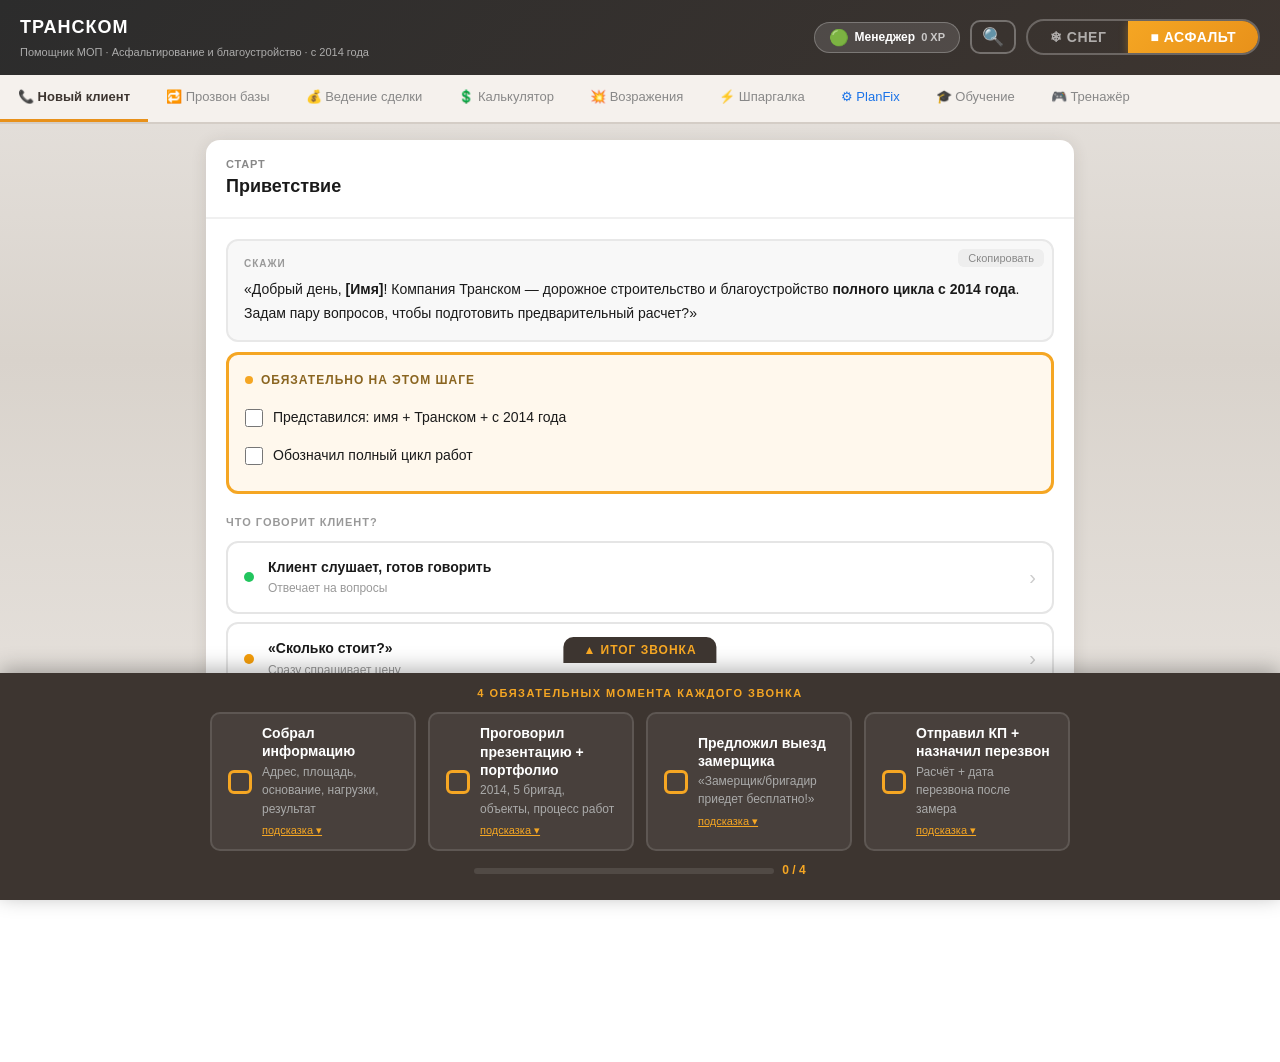
==== commit dcd6bb75: "Ведение сделки, статья «Боль клиента», тренажёр: боль + экспертность - Новая вкладка «Ведение сделки" ====
--- a/index.html
+++ b/index.html
@@ -29,6 +29,7 @@
 <div class="nav">
 <div class="nav-i act" data-tab="tree" onclick="tab('tree')">&#128222; Новый клиент</div>
 <div class="nav-i" data-tab="cbtree" onclick="tab('cbtree')">&#128257; Прозвон базы</div>
+<div class="nav-i" data-tab="followup" onclick="tab('followup')">&#128176; Ведение сделки</div>
 <div class="nav-i" data-tab="calc" onclick="tab('calc')">&#128178; Калькулятор</div>
 <div class="nav-i" data-tab="obj" onclick="tab('obj')">&#128165; Возражения</div>
 <div class="nav-i" data-tab="cheat" onclick="tab('cheat')">&#9889; Шпаргалка</div>
@@ -45,6 +46,9 @@
 
 <!-- Скрипт: Прозвон базы -->
 <div class="tc" id="tab-cbtree"><div id="cbtree-render"></div></div>
+
+<!-- Ведение сделки -->
+<div class="tc" id="tab-followup"><div id="followup-render"></div></div>
 
 <!-- Калькулятор: Снег -->
 <div class="tc" id="tab-calc">
@@ -251,7 +255,7 @@
 <div class="learn-cat open" onclick="toggleLearnCat(this)">
 <span class="learn-cat-arrow">&#9660;</span>
 <span>&#127919; Мастерство МОП</span>
-<span class="learn-cat-count">1</span>
+<span class="learn-cat-count">3</span>
 </div>
 <div class="learn-cat-items">
 <div class="learn-list-item" onclick="showArticle('asphalt-main')">
@@ -263,6 +267,11 @@
 <span class="ll-icon">&#129504;</span>
 <span class="ll-text">Язык эксперта: термины и цифры</span>
 <span class="ll-badge">горячее</span>
+</div>
+<div class="learn-list-item" onclick="showArticle('pain-sales')">
+<span class="ll-icon">&#127919;</span>
+<span class="ll-text">Боль клиента — ядро продажи</span>
+<span class="ll-badge" style="background:#ff5722">новое</span>
 </div>
 </div>
 
@@ -552,7 +561,7 @@
 </div>
 <div class="la-info">
 <div class="la-info-title">Основные направления</div>
-<strong>&#128313; Пропитка основания</strong> — укрепление щебёночного или гравийного основания перед укладкой асфальта. Эмульсия проникает в поры и связывает частицы.<br><br>
+<strong>&#128313; Пропитка основания</strong> — укрепление <a href="#learn-road-base" target="_blank" class="la-xref">щебёночного</a> или гравийного основания перед укладкой асфальта. Эмульсия проникает в поры и связывает частицы.<br><br>
 <strong>&#128313; Грунтовка (подгрунтовка)</strong> — нанесение тонкого слоя на основание для улучшения сцепления между слоями дорожной одежды.<br><br>
 <strong>&#128313; Поверхностная обработка</strong> — создание защитного слоя на существующем покрытии. Продлевает срок службы дороги, восстанавливает водонепроницаемость.<br><br>
 <strong>&#128313; Ремонт трещин</strong> — заливка и герметизация трещин в асфальтовом покрытии для предотвращения дальнейшего разрушения.
@@ -1279,7 +1288,7 @@
 <p><strong>Геотекстиль</strong> и <strong>геосетки</strong> — ключевые геоматериалы, используемые для улучшения свойств дорожных конструкций.</p>
 <ul>
 <li><strong>Геотекстиль</strong> выполняет функции: разделение слоёв, фильтрация, дренаж, армирование</li>
-<li><strong>Геосетки</strong> применяются для армирования асфальтобетона, укрепления слабых грунтов и откосов</li>
+<li><strong>Геосетки</strong> применяются для армирования <a href="#learn-asphalt-concrete" target="_blank" class="la-xref">асфальтобетона</a>, укрепления слабых грунтов и откосов</li>
 </ul>
 </div>
 <div class="la-info">
@@ -1302,7 +1311,7 @@
 <div class="la-info">
 <div class="la-info-title">1. Разделение слоёв</div>
 &#10004; Предотвращает смешивание различных слоёв дорожной одежды<br>
-&#10004; Препятствует проникновению мелких частиц грунта в щебёночное основание<br>
+&#10004; Препятствует проникновению мелких частиц грунта в <a href="#learn-crushed-stone" target="_blank" class="la-xref">щебёночное</a> основание<br>
 &#10004; Сохраняет целостность конструктивных слоёв
 </div>
 <div class="la-info">
@@ -1756,7 +1765,7 @@
 </ul>
 </div>
 <div class="la-highlight">
-<strong>Зачем менеджеру?</strong> Бордюрные работы — частая допуслуга к асфальтированию. Клиент может заказать «только асфальт», а вы предложите бордюры — это увеличивает чек и показывает комплексный подход. Знание технологии помогает обосновать стоимость.
+<strong>Зачем менеджеру?</strong> Бордюрные работы — частая допуслуга к <a href="#learn-asphalt-laying" target="_blank" class="la-xref">асфальтированию</a>. Клиент может заказать «только асфальт», а вы предложите бордюры — это увеличивает чек и показывает комплексный подход. Знание технологии помогает обосновать стоимость.
 </div>
 </div>
 
@@ -1822,7 +1831,7 @@
 <p><strong>1. Приготовление раствора:</strong></p>
 <ul>
 <li>Цементно-песчаный раствор <strong>1:3</strong> (1 часть цемента, 3 части песка)</li>
-<li>Для дорожных бордюров — <strong>тощий бетон</strong> для большей прочности</li>
+<li>Для дорожных бордюров — <strong><a href="#learn-concrete-base" target="_blank" class="la-xref">тощий бетон</a></strong> для большей прочности</li>
 </ul>
 <p><strong>2. Установка бордюров:</strong></p>
 <ul>
@@ -2072,7 +2081,7 @@
 <div class="la-img-caption">Битумная эмульсия обеспечивает сцепление нового слоя со старым</div>
 </div>
 <div class="la-text">
-<p>Края ямы и дно обрабатываются <strong>битумной эмульсией</strong> для улучшения адгезии между старым и новым слоями асфальта.</p>
+<p>Края ямы и дно обрабатываются <strong><a href="#learn-bitum-emulsion" target="_blank" class="la-xref">битумной эмульсией</a></strong> для улучшения адгезии между старым и новым слоями асфальта.</p>
 </div>
 <div class="la-info">
 <div class="la-info-title">&#128207; Параметры</div>
@@ -2095,7 +2104,7 @@
 
 <div class="la-info">
 <div class="la-info-title">&#128295; Материал</div>
-<strong>Смесь:</strong> горячий асфальтобетон марки В2, содержание щебня 30–40%<br>
+<strong>Смесь:</strong> горячий <a href="#learn-asphalt-concrete" target="_blank" class="la-xref">асфальтобетон</a> марки В2, содержание <a href="#learn-crushed-stone" target="_blank" class="la-xref">щебня</a> 30–40%<br>
 <strong>Температура укладки:</strong> 120–160°C
 </div>
 
@@ -2133,7 +2142,7 @@
 
 <div class="la-info">
 <div class="la-info-title">&#128161; Выбор оборудования для уплотнения</div>
-<strong>До 50 м²</strong> — виброплита. Компактная, манёвренная, достаточно для небольших заплаток.<br>
+<strong>До 50 м²</strong> — <a href="#learn-equipment-guide" target="_blank" class="la-xref">виброплита</a>. Компактная, манёвренная, достаточно для небольших заплаток.<br>
 <strong>От 50 м²</strong> — каток 4 тонны. Обеспечивает равномерное уплотнение на большей площади, достигает нормативной плотности быстрее и качественнее.
 </div>
 
@@ -2246,7 +2255,7 @@
 <div class="la-section">
 <div class="la-section-title"><span class="la-section-num">1</span> Когда нужна замена покрытия</div>
 <div class="la-text">
-<p><strong>Замена старого покрытия</strong> — это снятие изношенного слоя асфальта и укладка нового поверх существующего основания. Отличается от капитального ремонта тем, что <strong>основание (щебень, песок) не трогаем</strong> — меняем только верхний слой.</p>
+<p><strong>Замена старого покрытия</strong> — это снятие изношенного слоя асфальта и укладка нового поверх существующего основания. Отличается от капитального ремонта тем, что <strong>основание (<a href="#learn-crushed-stone" target="_blank" class="la-xref">щебень</a>, песок) не трогаем</strong> — меняем только верхний слой.</p>
 <p>Типичные ситуации:</p>
 <ul>
 <li>Асфальт потрескался, крошится, но основание крепкое</li>
@@ -2300,7 +2309,7 @@
 <thead><tr><th>Площадь</th><th>Способ</th><th>Особенности</th></tr></thead>
 <tbody>
 <tr><td><strong>до 200 м²</strong></td><td>Экскаватор-погрузчик (гидромолот)</td><td>Ломает и сразу грузит в самосвал. Быстро, но грубо — может снять и 1, и 2 слоя, не всегда точная глубина</td></tr>
-<tr><td><strong>200–700 м²</strong></td><td>Экскаватор-погрузчик <strong>или</strong> дорожная фреза</td><td>Опционально: экскаватор дешевле, но минус — может зацепить 2 слоя. Фреза точнее, но дороже</td></tr>
+<tr><td><strong>200–700 м²</strong></td><td>Экскаватор-погрузчик <strong>или</strong> <a href="#learn-equipment-guide" target="_blank" class="la-xref">дорожная фреза</a></td><td>Опционально: экскаватор дешевле, но минус — может зацепить 2 слоя. Фреза точнее, но дороже</td></tr>
 <tr><td><strong>от 700 м²</strong></td><td>Дорожная фреза</td><td>Снимает ровно на заданную глубину (как правило 5 см). Максимальная точность и производительность 1 000–2 000 м²/смена</td></tr>
 </tbody>
 </table>
@@ -2334,7 +2343,7 @@
 <ol>
 <li><strong>Вывоз мусора/крошки</strong> — самосвалами. Асфальтная крошка может использоваться повторно (расклинцовка, подсыпка)</li>
 <li><strong>Подметание</strong> — механической щёткой или вручную. Поверхность должна быть чистой — без кусков, пыли, грязи</li>
-<li><strong>Проливка битумной эмульсией ЭБК-2</strong> — обеспечивает сцепление нового слоя со старым основанием</li>
+<li><strong>Проливка <a href="#learn-bitum-emulsion" target="_blank" class="la-xref">битумной эмульсией ЭБК-2</a></strong> — обеспечивает сцепление нового слоя со старым основанием</li>
 </ol>
 </div>
 
@@ -2370,7 +2379,7 @@
 <thead><tr><th>Площадь</th><th>Способ укладки</th><th>Особенности</th></tr></thead>
 <tbody>
 <tr><td><strong>до 500 м²</strong></td><td>Ручная укладка</td><td>Бригада с лопатами и граблями. Подходит для дворов, тротуаров, узких мест. Используется мелкозернистая смесь тип В марка II (30% щебня) — легче разравнивать вручную</td></tr>
-<tr><td><strong>от 500 м²</strong></td><td>Асфальтоукладчик</td><td>Механизированная укладка — ровнее, быстрее, плотнее. Смесь тип Б марка II (50–60% щебня) — укладчик справляется с более щебенистой смесью</td></tr>
+<tr><td><strong>от 500 м²</strong></td><td><a href="#learn-equipment-guide" target="_blank" class="la-xref">Асфальтоукладчик</a></td><td>Механизированная укладка — ровнее, быстрее, плотнее. Смесь тип Б марка II (50–60% щебня) — укладчик справляется с более щебенистой смесью</td></tr>
 </tbody>
 </table>
 
@@ -2378,7 +2387,7 @@
 <div class="la-info-title">&#128295; Параметры укладки</div>
 <strong>Толщина нового слоя:</strong> как правило 5 см (один слой) — соответствует глубине фрезерования<br>
 <strong>Температура смеси при укладке:</strong> 140–160°C (контроль ИК-термометром)<br>
-<strong>Температура воздуха:</strong> не ниже +5°C (ГОСТ 9128-2013)<br>
+<strong>Температура воздуха:</strong> не ниже +5°C (<a href="#learn-asphalt-concrete" target="_blank" class="la-xref">ГОСТ 9128-2013</a>)<br>
 <strong>Укладка с избытком:</strong> +1–2 см выше уровня — компенсация усадки при укатке<br>
 <strong>Коэффициент уплотнения:</strong> не менее 0,98 (ГОСТ 9128-2013)
 </div>
@@ -2407,7 +2416,7 @@
 <table class="la-table">
 <thead><tr><th>Площадь</th><th>Оборудование</th><th>Проходов</th></tr></thead>
 <tbody>
-<tr><td><strong>до 50 м²</strong></td><td>Виброплита</td><td>4–6</td></tr>
+<tr><td><strong>до 50 м²</strong></td><td><a href="#learn-equipment-guide" target="_blank" class="la-xref">Виброплита</a></td><td>4–6</td></tr>
 <tr><td><strong>50–1 000 м²</strong></td><td>Каток 4 тонны</td><td>6–8</td></tr>
 <tr><td><strong>от 1 000 м²</strong></td><td>Каток 8–10 тонн</td><td>6–10 (предварительная + основная + финальная укатка)</td></tr>
 </tbody>
@@ -2529,7 +2538,7 @@
 <div class="la-text">
 <p><strong>Бетонные колодцы</strong> — конструкции из железобетона для организации водоотвода, дренажных систем и обслуживания подземных коммуникаций. Используются для:</p>
 <ul>
-<li>Организации <strong>дренажных систем</strong> (ливневая канализация)</li>
+<li>Организации <strong><a href="#learn-soil-drainage" target="_blank" class="la-xref">дренажных</a> систем</strong> (ливневая канализация)</li>
 <li>Обслуживания подземных коммуникаций (водопровод, газ, электро)</li>
 <li>Контроля уровня воды и очистки сточных вод</li>
 <li>Установки на пересечениях трубопроводов или при изменении направления</li>
@@ -2802,8 +2811,8 @@
 
 <div class="la-info">
 <div class="la-info-title">Этап 2: Подстилающий слой</div>
-&#10004; <strong>Геотекстиль</strong> — предотвращает смешивание слоёв и прорастание сорняков<br>
-&#10004; <strong>Щебёночное основание</strong> (фр. 20–40 мм) толщиной 10–15 см<br>
+&#10004; <strong><a href="#learn-geomaterials" target="_blank" class="la-xref">Геотекстиль</a></strong> — предотвращает смешивание слоёв и прорастание сорняков<br>
+&#10004; <strong><a href="#learn-crushed-stone" target="_blank" class="la-xref">Щебёночное основание</a></strong> (фр. 20–40 мм) толщиной 10–15 см<br>
 &#10004; <strong>Песчаная подушка</strong> 5–10 см — выравнивание, увлажнение<br>
 &#10004; Или <strong>пескоцемент</strong> для повышенной прочности
 </div>
@@ -3046,7 +3055,7 @@
 <ul>
 <li><strong>Срок службы асфальта</strong> — неправильная подготовка ведёт к трещинам, просадкам, колейности</li>
 <li><strong>Равномерность нагрузки</strong> — особенно важно для дорог с интенсивным движением</li>
-<li><strong>Защита от воды</strong> — плохой дренаж разрушает асфальт из-за замерзания и эрозии</li>
+<li><strong>Защита от воды</strong> — плохой <a href="#learn-soil-drainage" target="_blank" class="la-xref">дренаж</a> разрушает асфальт из-за замерзания и эрозии</li>
 </ul>
 </div>
 <div class="la-highlight">
@@ -3098,9 +3107,9 @@
 </div>
 <div class="la-text">
 <ol>
-<li><strong>Песчаная подушка</strong> (15–35 см — всегда толще щебня, это дешевле и правильнее)</li>
-<li><strong>Геотекстиль</strong> (разделяет песок и щебень)</li>
-<li><strong>Щебёночные слои</strong> (10–25 см, фракции под нагрузку)</li>
+<li><strong><a href="#learn-road-sand" target="_blank" class="la-xref">Песчаная подушка</a></strong> (15–35 см — всегда толще щебня, это дешевле и правильнее)</li>
+<li><strong><a href="#learn-geomaterials" target="_blank" class="la-xref">Геотекстиль</a></strong> (разделяет песок и щебень)</li>
+<li><strong><a href="#learn-crushed-stone" target="_blank" class="la-xref">Щебёночные слои</a></strong> (10–25 см, фракции под нагрузку)</li>
 </ol>
 </div>
 </div>
@@ -3228,7 +3237,7 @@
 </div>
 
 <div class="la-highlight">
-<strong>Ключевая фраза:</strong> «Основание — это <strong>80% долговечности</strong> вашего покрытия. Мы делаем полный «пирог»: уплотнённый грунт, песчаная подушка, геотекстиль, щебень нужной фракции с расклинцовкой, дренаж. Каждый слой уплотняется и проверяется. Дешёвые подрядчики кладут асфальт прямо на землю — через год ямы. <strong>Мы делаем по ГОСТу</strong> — чтобы покрытие служило.»
+<strong>Ключевая фраза:</strong> «Основание — это <strong>80% долговечности</strong> вашего покрытия. Мы делаем полный «<a href="#learn-road-pie" target="_blank" class="la-xref">пирог</a>»: уплотнённый грунт, песчаная подушка, геотекстиль, щебень нужной фракции с расклинцовкой, дренаж. Каждый слой уплотняется и проверяется. Дешёвые подрядчики кладут асфальт прямо на землю — через год ямы. <strong>Мы делаем по ГОСТу</strong> — чтобы покрытие служило.»
 </div>
 </div>
 
@@ -3533,9 +3542,9 @@
 <table class="la-table">
 <thead><tr><th>Слой</th><th>Функция</th><th>Зависит от</th></tr></thead>
 <tbody>
-<tr><td><strong>Песок</strong></td><td>Подушка для выравнивания и дренажа</td><td>Тип грунта и нагрузка</td></tr>
-<tr><td><strong>Геотекстиль</strong></td><td>Разделение слоёв, предотвращение смешивания</td><td>Нагрузка (плотность растёт)</td></tr>
-<tr><td><strong>Щебень</strong></td><td>Прочное основание</td><td>Нагрузка (толщина и фракция)</td></tr>
+<tr><td><strong><a href="#learn-road-sand" target="_blank" class="la-xref">Песок</a></strong></td><td>Подушка для выравнивания и дренажа</td><td>Тип грунта и нагрузка</td></tr>
+<tr><td><strong><a href="#learn-geomaterials" target="_blank" class="la-xref">Геотекстиль</a></strong></td><td>Разделение слоёв, предотвращение смешивания</td><td>Нагрузка (плотность растёт)</td></tr>
+<tr><td><strong><a href="#learn-crushed-stone" target="_blank" class="la-xref">Щебень</a></strong></td><td>Прочное основание</td><td>Нагрузка (толщина и фракция)</td></tr>
 <tr><td><strong>Асфальтобетон</strong></td><td>Верхний слой покрытия</td><td>Нагрузка (кол-во слоёв)</td></tr>
 </tbody>
 </table>
@@ -3558,7 +3567,7 @@
 <div class="la-info-title">&#128295; Метод укладки</div>
 <strong>Тротуары:</strong> ручная укладка допустима до 50 м²<br>
 <strong>Парковки легковых:</strong> ручная допустима до 100 м²<br>
-<strong>Большие площади:</strong> асфальтоукладчик + тяжёлые катки &gt;10 тонн
+<strong>Большие площади:</strong> <a href="#learn-equipment-guide" target="_blank" class="la-xref">асфальтоукладчик</a> + тяжёлые катки &gt;10 тонн
 </div>
 </div>
 
@@ -3768,7 +3777,7 @@
 <p><strong>Основные функции:</strong></p>
 <ul>
 <li>Сбор воды с поверхности асфальта, бетона или тротуарной плитки</li>
-<li>Отвод воды к дренажным трубам, колодцам или накопительным резервуарам</li>
+<li>Отвод воды к дренажным трубам, <a href="#learn-concrete-wells" target="_blank" class="la-xref">колодцам</a> или накопительным резервуарам</li>
 <li>Защита дорожного покрытия от разрушения</li>
 </ul>
 </div>
@@ -3848,7 +3857,7 @@
 <li><strong>Монтаж лотков</strong> — установка в траншею с соблюдением уклона, стыковка элементов</li>
 <li><strong>Установка решёток</strong> — подбор по классу нагрузки, фиксация</li>
 <li><strong>Засыпка и уплотнение</strong> — пространство вокруг лотка засыпается и уплотняется</li>
-<li><strong>Укладка асфальта</strong> — покрытие подводится вплотную к решётке</li>
+<li><strong><a href="#learn-asphalt-laying" target="_blank" class="la-xref">Укладка асфальта</a></strong> — покрытие подводится вплотную к решётке</li>
 </ol>
 </div>
 
@@ -4727,9 +4736,9 @@
 <p><strong>Щебень</strong> — один из ключевых материалов в дорожном строительстве. Обеспечивает прочность, устойчивость и долговечность дорожных покрытий.</p>
 <p><strong>Применяется для:</strong></p>
 <ul>
-<li>Создания оснований и подоснований дорог.</li>
+<li>Создания <a href="#learn-road-base" target="_blank" class="la-xref">оснований</a> и подоснований дорог.</li>
 <li>Укрепления земляного полотна.</li>
-<li>Приготовления асфальтобетонных и бетонных смесей.</li>
+<li>Приготовления <a href="#learn-asphalt-concrete" target="_blank" class="la-xref">асфальтобетонных</a> и бетонных смесей.</li>
 <li>Устройства дренажных систем.</li>
 <li>Укрепления откосов, насыпей, мостов и тоннелей.</li>
 </ul>
@@ -5154,7 +5163,7 @@
 <table>
 <thead><tr><th>Компонент</th><th>Доля</th><th>Роль</th></tr></thead>
 <tbody>
-<tr><td><strong>Щебень</strong></td><td>80–85% (с песком и порошком)</td><td>Создаёт «скелет» смеси, обеспечивает прочность</td></tr>
+<tr><td><strong><a href="#learn-crushed-stone" target="_blank" class="la-xref">Щебень</a></strong></td><td>80–85% (с песком и порошком)</td><td>Создаёт «скелет» смеси, обеспечивает прочность</td></tr>
 <tr><td><strong>Песок</strong></td><td>в составе каменной части</td><td>Заполняет пустоты между щебнем</td></tr>
 <tr><td><strong>Минеральный порошок</strong></td><td>в составе каменной части</td><td>Мелкие частицы (как мука), улучшают адгезию битума</td></tr>
 <tr><td><strong>Битум</strong></td><td>5–7%</td><td>Вяжущее — скрепляет все компоненты</td></tr>
@@ -5172,10 +5181,10 @@
 <div class="la-section-title"><span class="la-section-num">2</span> ЩМА — щебёночно-мастичный асфальтобетон</div>
 <div class="la-img">
 <img src="img/learn_amix_3.jpg" alt="Укладка ЩМА асфальтоукладчиком">
-<div class="la-img-caption">ЩМА укладывается только асфальтоукладчиком — ручная укладка невозможна</div>
-</div>
-<div class="la-text">
-<p><strong>Состав:</strong> щебень до 70%, битум 6–7%, стабилизаторы (целлюлоза, полимеры).</p>
+<div class="la-img-caption"><a href="#learn-asphalt-sma" target="_blank" class="la-xref">ЩМА</a> укладывается только асфальтоукладчиком — ручная укладка невозможна</div>
+</div>
+<div class="la-text">
+<p><strong>Состав:</strong> щебень до 70%, <a href="#learn-bitum-emulsion" target="_blank" class="la-xref">битум</a> 6–7%, стабилизаторы (целлюлоза, полимеры).</p>
 <p><strong>Применение:</strong> верхний слой дорог с высокой нагрузкой — магистрали, аэропорты. Устойчив к колейности, воде, деформациям.</p>
 <p><strong>Типы:</strong></p>
 <ul>
@@ -5185,7 +5194,7 @@
 </div>
 <div class="la-info">
 <div class="la-info-title">&#9888; Только асфальтоукладчик!</div>
-ЩМА требует точного распределения и поддержания высокой температуры. <strong>Ручная укладка невозможна</strong> — сложная работа с мастикой и крупным щебнем. Это важно объяснить клиенту при обсуждении технологии.
+ЩМА требует точного распределения и поддержания высокой температуры. <strong>Ручная <a href="#learn-asphalt-laying" target="_blank" class="la-xref">укладка</a> невозможна</strong> — сложная работа с мастикой и крупным щебнем. Это важно объяснить клиенту при обсуждении технологии.
 </div>
 <div class="la-table">
 <table>
@@ -5602,12 +5611,12 @@
 <div class="la-section">
 <div class="la-section-title"><span class="la-section-num">2</span> Методы осушения участка</div>
 <div class="la-text">
-<p>Если основание переувлажнено, применяются следующие технологии:</p>
+<p>Если <a href="#learn-road-base" target="_blank" class="la-xref">основание</a> переувлажнено, применяются следующие технологии:</p>
 </div>
 
 <div class="la-info">
 <div class="la-info-title">&#128687; Закрытый дренаж</div>
-Укладка <strong>перфорированных труб</strong> в траншеи с геотекстилем и гравийной засыпкой. Трубы направляют воду в дренажные колодцы или за пределы участка.<br><br>
+Укладка <strong>перфорированных труб</strong> в траншеи с <a href="#learn-geomaterials" target="_blank" class="la-xref">геотекстилем</a> и гравийной засыпкой. Трубы направляют воду в дренажные колодцы или за пределы участка.<br><br>
 &#9656; Глубина траншей — ниже уровня промерзания грунта (1,5–2 м)<br>
 &#9656; Уклон — 2 мм/м
 </div>
@@ -5624,7 +5633,7 @@
 
 <div class="la-info">
 <div class="la-info-title">&#9964; Открытые канавы</div>
-Подходят для <strong>временного осушения</strong>. Канавы копают с уклоном, заполняют щебнем или керамзитом для предотвращения обрушения стенок.
+Подходят для <strong>временного осушения</strong>. Канавы копают с уклоном, заполняют <a href="#learn-crushed-stone" target="_blank" class="la-xref">щебнем</a> или керамзитом для предотвращения обрушения стенок.
 </div>
 </div>
 
@@ -5640,7 +5649,7 @@
 <ul>
 <li><strong>Удаление слабых слоёв:</strong> снять верхний растительный слой и грунт с низкой несущей способностью (торф, илы).</li>
 <li><strong>Уплотнение:</strong> вибрационные катки или трамбовки до плотности не менее <strong>95%</strong> от максимальной (по ГОСТ 17.4.02-85).</li>
-<li><strong>Дренирующие слои:</strong> уложить песчано-гравийную смесь (ПГС) толщиной 15–20 см — улучшает дренаж и распределяет нагрузку.</li>
+<li><strong>Дренирующие слои:</strong> уложить <a href="#learn-road-sand" target="_blank" class="la-xref">песчано</a>-гравийную смесь (ПГС) толщиной 15–20 см — улучшает дренаж и распределяет нагрузку.</li>
 </ul>
 </div>
 </div>
@@ -5807,8 +5816,8 @@
 <table>
 <thead><tr><th>Группа песка</th><th>Размер частиц (мм)</th><th>Модуль крупности (Мк)</th><th>Применение</th></tr></thead>
 <tbody>
-<tr><td><strong>Повышенной крупности</strong></td><td>3,0–3,5</td><td>До 3,5</td><td>Основание дорог, дренаж</td></tr>
-<tr><td><strong>Крупный</strong></td><td>0,5–5</td><td>2,5–3,0</td><td>Уплотнение, асфальтобетон</td></tr>
+<tr><td><strong>Повышенной крупности</strong></td><td>3,0–3,5</td><td>До 3,5</td><td><a href="#learn-road-base" target="_blank" class="la-xref">Основание дорог</a>, дренаж</td></tr>
+<tr><td><strong>Крупный</strong></td><td>0,5–5</td><td>2,5–3,0</td><td><a href="#learn-equipment-guide" target="_blank" class="la-xref">Уплотнение</a>, асфальтобетон</td></tr>
 <tr><td><strong>Средний</strong></td><td>0,25–0,5</td><td>2,0–2,5</td><td>Бетонные смеси, земляное полотно</td></tr>
 <tr><td><strong>Мелкий</strong></td><td>0,1–0,25</td><td>1,5–2,0</td><td>Заполнение пустот, подсыпка</td></tr>
 <tr><td><strong>Пылеватый</strong></td><td>&lt;0,1</td><td>&lt;1,5</td><td>Ограниченно — низкая прочность</td></tr>
@@ -5851,7 +5860,7 @@
 <div class="la-section-title"><span class="la-section-num">5</span> Применение в дорожном строительстве</div>
 <div class="la-img">
 <img src="img/learn_sand_4.jpg" alt="Отсыпка песчаного основания">
-<div class="la-img-caption">Отсыпка и уплотнение песчаного основания — обязательный этап перед укладкой щебня и асфальта</div>
+<div class="la-img-caption">Отсыпка и уплотнение песчаного основания — обязательный этап перед укладкой <a href="#learn-crushed-stone" target="_blank" class="la-xref">щебня</a> и асфальта</div>
 </div>
 <div class="la-table">
 <table>
@@ -5984,7 +5993,7 @@
 <p><strong>Особенности:</strong> Может быть оснащён системой автоматического нивелирования для точной укладки — это особенно важно на объектах с высокими требованиями к ровности (парковки, дороги высшей категории).</p>
 </div>
 <div class="la-highlight">
-<strong>Для менеджера:</strong> Наличие асфальтоукладчика с нивелированием — конкурентное преимущество. Клиентам, которые переживают за ровность, можно сказать: «Мы работаем с автоматическим нивелированием — это гарантия ровной поверхности без ям и уклонов.»
+<strong>Для менеджера:</strong> Наличие <a href="#learn-asphalt-laying" target="_blank" class="la-xref">асфальтоукладчика</a> с нивелированием — конкурентное преимущество. Клиентам, которые переживают за ровность, можно сказать: «Мы работаем с автоматическим нивелированием — это гарантия ровной поверхности без ям и уклонов.»
 </div>
 </div>
 
@@ -5996,7 +6005,7 @@
 <div class="la-img-caption">Тяжёлый вибрационный каток уплотняет свежеуложенный асфальт</div>
 </div>
 <div class="la-text">
-<p><strong>Характеристика:</strong> Машины с вальцами (гладкими или кулачковыми) для уплотнения грунта, щебня или асфальта.</p>
+<p><strong>Характеристика:</strong> Машины с вальцами (гладкими или кулачковыми) для уплотнения грунта, <a href="#learn-crushed-stone" target="_blank" class="la-xref">щебня</a> или асфальта.</p>
 <p><strong>Виды катков по назначению:</strong></p>
 <ul>
 <li><strong>Лёгкие катки (до 6 тонн)</strong> — уплотнение верхних слоёв грунта, пешеходных дорожек, тротуаров.</li>
@@ -6028,7 +6037,7 @@
 <div class="la-section">
 <div class="la-section-title"><span class="la-section-num">4</span> Экскаватор полноповоротный</div>
 <div class="la-text">
-<p><strong>Характеристика:</strong> Машина с поворотной платформой на 360°, оснащённая ковшом или навесным оборудованием (гидромолот, фреза).</p>
+<p><strong>Характеристика:</strong> Машина с поворотной платформой на 360°, оснащённая ковшом или навесным оборудованием (гидромолот, <a href="#learn-equipment-guide" target="_blank" class="la-xref">фреза</a>).</p>
 <p><strong>Назначение:</strong></p>
 <ul>
 <li>Рытьё котлованов, траншей большого объёма.</li>
@@ -6117,7 +6126,7 @@
 <td>Обработка дорожного полотна битумом перед укладкой асфальта</td>
 </tr>
 <tr>
-<td><strong>Виброплита</strong></td>
+<td><strong><a href="#learn-equipment-guide" target="_blank" class="la-xref">Виброплита</a></strong></td>
 <td>Компактное оборудование для уплотнения</td>
 <td>Уплотнение в труднодоступных местах: тротуары, узкие участки, зоны у бордюров</td>
 </tr>
@@ -6230,7 +6239,7 @@
 <div class="la-text">
 <p>Три ключевых компонента ЩМА:</p>
 <ul>
-<li><strong>Крупный щебень (фр. 10–20 мм)</strong> — 70–80% смеси. Создаёт жёсткий несущий скелет. Чем крупнее и прочнее щебень, тем выше нагрузочная способность.</li>
+<li><strong>Крупный <a href="#learn-crushed-stone" target="_blank" class="la-xref">щебень</a> (фр. 10–20 мм)</strong> — 70–80% смеси. Создаёт жёсткий несущий скелет. Чем крупнее и прочнее щебень, тем выше нагрузочная способность.</li>
 <li><strong>Битумная мастика</strong> — высоковязкий битум с добавками (полимерами, целлюлозными волокнами). Волокна не дают мастике стекать со щебня при нагреве — это критически важно.</li>
 <li><strong>Мелкий заполнитель и минеральный порошок</strong> — заполняют пустоты, улучшают сцепление.</li>
 </ul>
@@ -6252,9 +6261,9 @@
 <p>ЩМА требует <strong>более тщательной подготовки основания</strong>, чем обычный асфальт — это связано с его высокой жёсткостью:</p>
 <ul>
 <li><strong>Несущий слой</strong> должен быть ровным, плотным и без деформаций. Слабое основание приведёт к растрескиванию ЩМА.</li>
-<li><strong>Поверхностная обработка</strong> — нанесение битумной эмульсии (подгрунтовка) обязательна. Норма: 0,3–0,6 кг/м².</li>
+<li><strong>Поверхностная обработка</strong> — нанесение <a href="#learn-bitum-emulsion" target="_blank" class="la-xref">битумной эмульсии</a> (подгрунтовка) обязательна. Норма: 0,3–0,6 кг/м².</li>
 <li><strong>Очистка поверхности</strong> — основание должно быть чистым, сухим, без пыли, масла, мусора.</li>
-<li><strong>Контроль влажности</strong> — укладка ЩМА на влажное основание недопустима.</li>
+<li><strong>Контроль влажности</strong> — <a href="#learn-asphalt-laying" target="_blank" class="la-xref">укладка</a> ЩМА на влажное основание недопустима.</li>
 </ul>
 </div>
 <div class="la-highlight">
@@ -6297,7 +6306,7 @@
 <ul>
 <li><strong>Укладчик (финишер)</strong> — специализированный с обогреваемым брусом, чтобы мастика не остывала в шнеке.</li>
 <li><strong>Толщина слоя</strong> — как правило 4–6 см. Укладывается одним слоем (в отличие от двухслойного обычного асфальта).</li>
-<li><strong>Уплотнение</strong> — катки статические (без вибрации!). Вибрация разрушает щебёночный скелет ЩМА. Сначала тяжёлый статический каток, затем пневмошинный.</li>
+<li><strong>Уплотнение</strong> — <a href="#learn-equipment-guide" target="_blank" class="la-xref">катки</a> статические (без вибрации!). Вибрация разрушает щебёночный скелет ЩМА. Сначала тяжёлый статический каток, затем пневмошинный.</li>
 <li><strong>Число проходов</strong> — 6–8 проходов катка. Контроль плотности обязателен.</li>
 </ul>
 </div>
@@ -6477,7 +6486,7 @@
 <div class="la-info">
 <div class="la-info-title">Этап 3: Разметка участка</div>
 &#10004; Определяются границы будущего газона<br>
-&#10004; При необходимости устанавливаются бордюры или ограждения
+&#10004; При необходимости устанавливаются <a href="#learn-curbs" target="_blank" class="la-xref">бордюры</a> или ограждения
 </div>
 </div>
 
@@ -6664,8 +6673,8 @@
 <div class="la-section">
 <div class="la-section-title"><span class="la-section-num">1</span> Введение</div>
 <div class="la-text">
-<p><strong>Проливка швов и трещин</strong> — важный этап ремонта дорожного покрытия, который предотвращает дальнейшее разрушение асфальта. Процесс особенно актуален при ямочном ремонте или устранении мелких дефектов.</p>
-<p>Использование <strong>битумной мастики</strong> и <strong>заливщика швов</strong> позволяет быстро и эффективно восстановить целостность покрытия.</p>
+<p><strong>Проливка швов и трещин</strong> — важный этап ремонта дорожного покрытия, который предотвращает дальнейшее разрушение асфальта. Процесс особенно актуален при <a href="#learn-pothole-repair" target="_blank" class="la-xref">ямочном ремонте</a> или устранении мелких дефектов.</p>
+<p>Использование <strong><a href="#learn-bitum-emulsion" target="_blank" class="la-xref">битумной</a> мастики</strong> и <strong>заливщика швов</strong> позволяет быстро и эффективно восстановить целостность покрытия.</p>
 </div>
 <div class="la-highlight">
 <strong>Зачем менеджеру?</strong> Проливка трещин — услуга с низким порогом входа для клиента. Стоит значительно дешевле капитального ремонта, при этом продлевает срок службы покрытия. Отличный способ начать работу с новым клиентом: «Давайте для начала пролечим трещины — это быстро и недорого, а дорога прослужит ещё несколько лет».
@@ -7049,7 +7058,7 @@
 <thead><tr><th>Инструмент</th><th>Для чего</th><th>Краткое описание</th></tr></thead>
 <tbody>
 <tr><td><strong>Совковая лопата</strong></td><td>Подача и распределение асфальта</td><td>Основной инструмент бригады. Подаёт смесь из кузова, раскидывает по площади. На один объект — 3–5 лопат</td></tr>
-<tr><td><strong>Асфальтовый гребок (швабра)</strong></td><td>Разравнивание горячей смеси</td><td>Длинная ручка + плоское лезвие. Швабрист разравнивает асфальт ровным слоем перед укаткой. Ключевой человек при ручной укладке</td></tr>
+<tr><td><strong>Асфальтовый гребок (швабра)</strong></td><td>Разравнивание <a href="#learn-asphalt-concrete" target="_blank" class="la-xref">горячей смеси</a></td><td>Длинная ручка + плоское лезвие. Швабрист разравнивает асфальт ровным слоем перед укаткой. Ключевой человек при ручной укладке</td></tr>
 </tbody>
 </table>
 
@@ -7087,7 +7096,7 @@
 <table class="la-table">
 <thead><tr><th>Техника</th><th>Для чего</th><th>Характеристики</th></tr></thead>
 <tbody>
-<tr><td><strong>Виброплита</strong></td><td>Уплотнение асфальта, песка, щебня на малых площадях</td><td>Вес 60–150 кг, бензиновая. Для площадей <strong>до 50 м²</strong>: ямочный ремонт, тротуары, отмостки. Не заменяет каток на больших площадях</td></tr>
+<tr><td><strong>Виброплита</strong></td><td>Уплотнение асфальта, песка, щебня на малых площадях</td><td>Вес 60–150 кг, бензиновая. Для площадей <strong>до 50 м²</strong>: <a href="#learn-pothole-repair" target="_blank" class="la-xref">ямочный ремонт</a>, тротуары, отмостки. Не заменяет каток на больших площадях</td></tr>
 </tbody>
 </table>
 
@@ -7206,7 +7215,7 @@
 </div>
 
 <div class="la-highlight">
-<strong>Совет менеджеру:</strong> Когда клиент спрашивает «за сколько дней сделаете?» — считайте от площади: парковка 1 000 м² = 1 день укладчиком, двор 300 м² = 1 день малым укладчиком. Плюс 1 день на подготовку (фрезерование, проливка).
+<strong>Совет менеджеру:</strong> Когда клиент спрашивает «за сколько дней сделаете?» — считайте от площади: парковка 1 000 м² = 1 день укладчиком, двор 300 м² = 1 день малым укладчиком. Плюс 1 день на подготовку (<a href="#learn-resurface" target="_blank" class="la-xref">фрезерование</a>, проливка).
 </div>
 </div>
 
@@ -7362,7 +7371,7 @@
 
 <div class="la-img">
 <img src="img/learn_base_2.jpg" alt="Подготовка основания">
-<div class="la-img-caption">Грунт → геотекстиль → песок → щебень → асфальт — правильный «пирог»</div>
+<div class="la-img-caption">Грунт → <a href="#learn-geomaterials" target="_blank" class="la-xref">геотекстиль</a> → песок → щебень → асфальт — правильный «пирог»</div>
 </div>
 
 <div class="la-info">
@@ -7374,7 +7383,7 @@
 Карьерный песок <strong>20–35 см</strong> — всегда толще щебня. Дренаж, морозозащита, распределение нагрузки. Между песком и щебнем — <strong>геотекстиль 300–400 г/м²</strong>.<br><br>
 
 <strong>3. Щебёночное основание (метод заклинки)</strong><br>
-Щебень <strong>10–25 см</strong>. Три слоя: фр. 40–70 мм → 20–40 мм → 5–20 мм. Щебень гранитный <strong>М1200, ГОСТ 8267-93</strong>.<br><br>
+<a href="#learn-crushed-stone" target="_blank" class="la-xref">Щебень</a> <strong>10–25 см</strong>. Три слоя: фр. 40–70 мм → 20–40 мм → 5–20 мм. Щебень гранитный <strong>М1200, ГОСТ 8267-93</strong>.<br><br>
 
 <strong>4. Асфальт</strong><br>
 Укладка асфальтоукладчиком Vögele при 140–160°C.
@@ -7388,7 +7397,7 @@
 <table class="la-table">
 <thead><tr><th>Слой</th><th>Смесь</th><th>Щебень</th><th>Толщина</th><th>ГОСТ</th></tr></thead>
 <tbody>
-<tr><td><strong>Нижний</strong></td><td>Крупнозернистая тип Б марка II</td><td>50–60%</td><td>5–7 см</td><td>ГОСТ 9128-2013</td></tr>
+<tr><td><strong>Нижний</strong></td><td>Крупнозернистая тип Б марка II</td><td>50–60%</td><td>5–7 см</td><td><a href="#learn-asphalt-concrete" target="_blank" class="la-xref">ГОСТ 9128</a>-2013</td></tr>
 <tr><td><strong>Верхний</strong></td><td>Мелкозернистая тип Б марка II</td><td>50–60%</td><td>4–5 см</td><td>ГОСТ 9128-2013</td></tr>
 <tr><td><strong>Для фур</strong></td><td>Мелкозернистая тип А марка I</td><td>60–70%</td><td>5–7 см</td><td>ГОСТ 9128-2013</td></tr>
 <tr><td><strong>Премиум</strong></td><td>ЩМА-15 / ЩМА-20</td><td>70–80%</td><td>4–5 см</td><td>ГОСТ 31015-2002</td></tr>
@@ -7438,7 +7447,7 @@
 
 <strong>3. Подметание</strong> — механической щёткой<br><br>
 
-<strong>4. Проливка битумной эмульсией ЭБК-2</strong><br>
+<strong>4. Проливка <a href="#learn-bitum-emulsion" target="_blank" class="la-xref">битумной эмульсией ЭБК</a>-2</strong><br>
 ГОСТ Р 55420-2013. Расход <strong>0,4 л/м²</strong>. Без неё новый слой отслоится за сезон.<br><br>
 
 <strong>5. Укладка нового асфальта</strong>
@@ -7484,7 +7493,7 @@
 </div>
 
 <div class="la-info">
-<div class="la-info-title">&#128295; Этапы ямочного ремонта</div>
+<div class="la-info-title">&#128295; Этапы <a href="#learn-pothole-repair" target="_blank" class="la-xref">ямочного ремонта</a></div>
 <strong>1. Нарезка</strong> — алмазная, захват <strong>+5 см</strong> здорового покрытия. Без этого стык разрушится.<br><br>
 <strong>2. Демонтаж</strong> — компрессор (до 50 м²), экскаватор (50–200 м²), мини-погрузчик с фрезой (200–350 м²), дорожная фреза (от 350 м²).<br><br>
 <strong>3. Подсыпка</strong> — если яма глубже 5 см → щебень фр. 5–20 мм, трамбуем.<br><br>
@@ -7675,7 +7684,7 @@
 <div class="la-section-title"><span class="la-section-num">2</span> Фракции щебня — говори правильно</div>
 <div class="la-img">
 <img src="img/learn_expert_2.jpg" alt="Фракции щебня">
-<div class="la-img-caption">Разные фракции щебня применяются на разных слоях дорожного пирога</div>
+<div class="la-img-caption">Разные фракции щебня применяются на разных слоях <a href="#learn-road-pie" target="_blank" class="la-xref">дорожного пирога</a></div>
 </div>
 
 <table class="la-table">
@@ -7713,7 +7722,7 @@
 <table class="la-table">
 <thead><tr><th>Тип смеси</th><th>Щебень</th><th>Битум</th><th>Применение</th></tr></thead>
 <tbody>
-<tr><td><strong>ЩМА-15</strong></td><td>70–80%</td><td>6–7%</td><td>Верхний слой магистралей, высокие нагрузки</td></tr>
+<tr><td><strong><a href="#learn-asphalt-sma" target="_blank" class="la-xref">ЩМА-15</a></strong></td><td>70–80%</td><td>6–7%</td><td>Верхний слой магистралей, высокие нагрузки</td></tr>
 <tr><td><strong>А (крупнозернистый)</strong></td><td>50–60%</td><td>4,5–5,5%</td><td>Нижний слой покрытия</td></tr>
 <tr><td><strong>Б (среднезернистый)</strong></td><td>40–50%</td><td>5–6%</td><td>Средний и верхний слой, дворы, стоянки</td></tr>
 <tr><td><strong>В (мелкозернистый)</strong></td><td>30–40%</td><td>5,5–6,5%</td><td>Верхний слой, пешеходные зоны</td></tr>
@@ -8298,6 +8307,194 @@
 </div>
 </div>
 <!-- ===== END ARTICLE: МАЛЫЕ АРХИТЕКТУРНЫЕ ФОРМЫ ===== -->
+
+<!-- ===== ARTICLE: БОЛЬ КЛИЕНТА — ЯДРО ПРОДАЖИ ===== -->
+<div class="learn-article" id="article-pain-sales" style="display:none">
+
+<div class="la-hero">
+<img src="img/learn_pain_sales_1.jpg" alt="Менеджер слушает клиента">
+<div class="la-hero-overlay">
+<div class="la-hero-title">Боль клиента — ядро продажи</div>
+<div class="la-hero-meta">&#128337; ~10 мин чтения &middot; 6 разделов &middot; Тест из 5 вопросов</div>
+</div>
+</div>
+
+<div class="la-body">
+
+<!-- 1. Главная мысль -->
+<div class="la-section">
+<div class="la-section-title"><span class="la-section-num">1</span> Главная мысль</div>
+<div class="la-text">
+<p><strong>Продажа — это не цена.</strong> Продажа — это когда ты узнал боль клиента и показал, что именно ты её решишь. Всё остальное — вокруг этого.</p>
+</div>
+<div class="la-highlight">
+<strong>Запомни:</strong> Цена — это 20% решения. Остальные 80% — это доверие и попадание в боль.
+</div>
+<div class="la-text">
+<p>Самое мощное в продажах — это когда клиент чувствует: <strong>«Этот человек понимает мою проблему»</strong>. Не когда он видит низкую цену. Не когда получает красивую презентацию. А когда слышит свои слова в твоём предложении.</p>
+</div>
+</div>
+
+<!-- 2. Как это работает -->
+<div class="la-section">
+<div class="la-section-title"><span class="la-section-num">2</span> Как это работает на практике</div>
+<div class="la-img">
+<img src="img/learn_pain_sales_2.jpg" alt="Доверие и сделка">
+<div class="la-img-caption">Доверие строится через понимание проблемы клиента — не через низкую цену</div>
+</div>
+<div class="la-info">
+<div class="la-info-title">Пример 1 — ТЦ, убитый асфальт</div>
+Клиент говорит: <em>«У нас ТЦ, асфальт убитый, машины колёса пробивают.»</em><br><br>
+&#10060; Неправильно: <em>«Мы положим асфальт 5 см по ГОСТу.»</em><br>
+&#9989; Правильно: <strong><em>«Мы сделаем вам такой асфальт, что больше ни один человек не пробьёт колесо на вашей парковке.»</em></strong><br><br>
+Ты говоришь про ЕГО боль — про колёса. Не про ГОСТы и сантиметры.
+</div>
+<div class="la-info">
+<div class="la-info-title">Пример 2 — бросили объект</div>
+Клиент жалуется: <em>«Прошлые подрядчики начали и бросили, месяц стояла раскопанная территория, арендаторы ругались.»</em><br><br>
+&#9989; Правильно: <strong><em>«Мы работаем по графику и не бросаем объекты. У вас не будет ни одного дня простоя — арендаторы даже не заметят, как мы всё сделали.»</em></strong><br><br>
+Ты попал прямо в его страх — страх повторения.
+</div>
+<div class="la-info">
+<div class="la-info-title">Пример 3 — каждый год переделываем</div>
+Директор говорит: <em>«Мне главное — чтобы зимой не развалилось, а то каждый год переделываем.»</em><br><br>
+&#9989; Правильно: <strong><em>«Мы даём гарантию 2 года. Если через зиму хоть одна трещина — приедем и исправим за свой счёт. Вам больше не придётся каждый год платить заново.»</em></strong><br><br>
+Ты не про цену — ты про его боль «каждый год переделываем».
+</div>
+</div>
+
+<!-- 3. Формула продажи -->
+<div class="la-section">
+<div class="la-section-title"><span class="la-section-num">3</span> Формула продажи</div>
+<div class="la-highlight">
+<strong>5 шагов:</strong><br>
+1. Узнай боль &#8594; 2. Запиши дословно &#8594; 3. Проговори боль при продаже &#8594; 4. Покажи решение &#8594; 5. Назови цену уверенно
+</div>
+<div class="la-text">
+<p>Обрати внимание на шаг 2 — <strong>запиши дословно</strong>. Именно теми словами, которые использовал клиент. Не «проблемы с покрытием», а «колёса пробивают». Не «задержки по срокам», а «бросили и месяц стояло».</p>
+<p>Когда при следующем контакте ты скажешь: <em>«Вы говорили, что прошлые подрядчики бросили объект...»</em> — клиент поймёт: ты слышал и запомнил. <strong>Это и есть доверие.</strong></p>
+</div>
+</div>
+
+<!-- 4. Почему цена не решает -->
+<div class="la-section">
+<div class="la-section-title"><span class="la-section-num">4</span> Почему цена не решает</div>
+<div class="la-img">
+<img src="img/learn_pain_sales_3.jpg" alt="Менеджер презентует решение">
+<div class="la-img-caption">Клиент выбирает не самую низкую цену — а того, кому доверяет</div>
+</div>
+<div class="la-info">
+<div class="la-info-title">&#128202; Факты и исследования</div>
+<strong>Edelman Trust Barometer 2025:</strong> 87% покупателей готовы заплатить БОЛЬШЕ тому, кому доверяют. 81% вообще не покупают без доверия — даже если цена самая низкая.<br><br>
+<strong>Нейробиологи (Университет Темпл):</strong> сканировали мозг покупателей на МРТ. Недоверие к продавцу активирует в мозге более мощную реакцию, чем сама цена. Мозг сильнее реагирует на «я этому не доверяю», чем на «это дорого».<br><br>
+<strong>Gallup:</strong> меньше половины клиентов считают, что продавцы понимают их проблему. Тот, кто реально вникнет — уже выиграл у большинства.<br><br>
+<strong>MegaResearch:</strong> компании часто думают, что проиграли по цене. На самом деле — проиграли по доверию и понятности.
+</div>
+<div class="la-text">
+<p><strong>Логика материалов: дешевле = украдут.</strong> Щебень, битум, асфальт на заводе, доставка — фиксированные цены. Они одинаковые для всех на рынке. Если кто-то предлагает сильно дешевле — значит, он где-то украдёт. Положит 3 см вместо 5, не уплотнит, привезёт не ту фракцию. Через год — трещины, ямы, заказчик платит второй раз.</p>
+</div>
+<div class="la-highlight">
+<strong>«Скупой платит дважды.»</strong> Некачественно за 3,5 млн = переделка = 7 млн вместо 3,8 млн. Дешевле — не значит выгоднее.
+</div>
+</div>
+
+<!-- 5. Масштаб клиента -->
+<div class="la-section">
+<div class="la-section-title"><span class="la-section-num">5</span> Чьими глазами ты смотришь?</div>
+<div class="la-text">
+<p>Есть психологический эффект — <strong>проекция</strong>. Мы неосознанно думаем, что другие видят мир как мы. Если для менеджера 300 тысяч — ощутимая сумма, кажется, что и для клиента это главное. <strong>Но это не так.</strong></p>
+<p>Наши клиенты — собственники зданий, застройщики, предприятия. Бюджеты на стройку — десятки и сотни миллионов за сезон. Асфальт — малая часть. Разница между 3,5 и 3,8 млн — это 300 тысяч при бюджете в 50&ndash;100 миллионов. <strong>Даже не 1%.</strong></p>
+</div>
+<div class="la-info">
+<div class="la-info-title">Что важно директору</div>
+Директор, который за сезон тратит 80 миллионов — для него 300 тысяч это статистическая погрешность.<br><br>
+&#128073; Он думает не «как сэкономить», а <strong>«как не попасть»</strong><br>
+&#128073; Не «где дешевле», а <strong>«кто не подведёт»</strong><br><br>
+Когда ты это осознаёшь — у тебя расширяются границы. Ты продаёшь <strong>уверенность и надёжность</strong>, а не цифру в смете.
+</div>
+</div>
+
+<!-- 6. Что попробовать -->
+<div class="la-section">
+<div class="la-section-title"><span class="la-section-num">6</span> Что попробовать в следующих звонках</div>
+<div class="la-highlight">
+<strong>Продажа = боль клиента + призыв + доверие. Не цена.</strong><br><br>
+Простое «Давай, бери у меня!» — сказанное с улыбкой, с уверенностью, с теплом — продаёт в сто раз лучше любых прайс-листов.
+</div>
+<div class="la-info">
+<div class="la-info-title">&#128221; Чек-лист на звонок</div>
+&#9989; Спроси: <strong>«Какие сейчас проблемы? Что вы хотите получить?»</strong><br><br>
+&#9989; Запиши ответ <strong>дословно</strong> — именно его словами<br><br>
+&#9989; При следующем контакте проговори боль: <strong>«Вы говорили, что... Мы сделаем так, чтобы этого больше не было.»</strong><br><br>
+&#9989; Цену назови <strong>в конце — уверенно, без извинений</strong>
+</div>
+<div class="la-text">
+<p>Цена без доверия — просто цифра. Человек думает: «Почему так дёшево? Кинут? Сделают криво?» А другой подрядчик назвал на 20% дороже, но поговорил тепло, спросил про объект, про боль — и забрал заказ.</p>
+<p><strong>Твоя мягкая, тёплая подача — это твоя суперсила.</strong> Люди чувствуют искренность. Не зажимай это, пытаясь конкурировать цифрами с теми, кто потом сделает криво и пропадёт.</p>
+</div>
+</div>
+
+<!-- Тест -->
+<div class="la-quiz" id="quiz-pain-sales">
+<div class="la-section-title"><span class="la-section-num">&#10004;</span> Проверьте себя</div>
+
+<div class="la-q" data-correct="c" id="q-ps1">
+<div class="la-q-text"><strong>1.</strong> Что важнее всего для принятия решения о покупке?</div>
+<div class="la-q-opts">
+<label><input type="radio" name="qps1" value="a"><span>Самая низкая цена на рынке</span></label>
+<label><input type="radio" name="qps1" value="b"><span>Красивая презентация и коммерческое предложение</span></label>
+<label><input type="radio" name="qps1" value="c"><span>Доверие и понимание проблемы клиента</span></label>
+<label><input type="radio" name="qps1" value="d"><span>Количество выполненных объектов</span></label>
+</div>
+</div>
+
+<div class="la-q" data-correct="c" id="q-ps2">
+<div class="la-q-text"><strong>2.</strong> Клиент говорит: «У нас каждый год ямы после зимы». Какой ответ попадёт в боль?</div>
+<div class="la-q-opts">
+<label><input type="radio" name="qps2" value="a"><span>«Мы кладём асфальт тип Б марка II по ГОСТ 9128»</span></label>
+<label><input type="radio" name="qps2" value="b"><span>«У нас цена ниже, чем у конкурентов»</span></label>
+<label><input type="radio" name="qps2" value="c"><span>«Мы даём гарантию — если после зимы хоть одна яма, приедем и исправим бесплатно. Больше не придётся каждый год платить»</span></label>
+<label><input type="radio" name="qps2" value="d"><span>«Мы работаем с 2014 года и делали много объектов»</span></label>
+</div>
+</div>
+
+<div class="la-q" data-correct="b" id="q-ps3">
+<div class="la-q-text"><strong>3.</strong> Когда нужно называть цену?</div>
+<div class="la-q-opts">
+<label><input type="radio" name="qps3" value="a"><span>В самом начале разговора, чтобы клиент сразу понял</span></label>
+<label><input type="radio" name="qps3" value="b"><span>После выявления боли и презентации решения — уверенно, без извинений</span></label>
+<label><input type="radio" name="qps3" value="c"><span>Только по email, никогда устно</span></label>
+<label><input type="radio" name="qps3" value="d"><span>Цену лучше вообще не называть</span></label>
+</div>
+</div>
+
+<div class="la-q" data-correct="b" id="q-ps4">
+<div class="la-q-text"><strong>4.</strong> Конкурент предлагает на 20% дешевле. Почему клиент может выбрать нас?</div>
+<div class="la-q-opts">
+<label><input type="radio" name="qps4" value="a"><span>Потому что мы дадим скидку ещё больше</span></label>
+<label><input type="radio" name="qps4" value="b"><span>Потому что мы поняли его проблему и показали, как её решим — клиент доверяет</span></label>
+<label><input type="radio" name="qps4" value="c"><span>Потому что мы быстрее ответили на звонок</span></label>
+<label><input type="radio" name="qps4" value="d"><span>Потому что у нас красивее сайт</span></label>
+</div>
+</div>
+
+<div class="la-q" data-correct="b" id="q-ps5">
+<div class="la-q-text"><strong>5.</strong> Что обязательно нужно записать после разговора с клиентом?</div>
+<div class="la-q-opts">
+<label><input type="radio" name="qps5" value="a"><span>Только имя и телефон</span></label>
+<label><input type="radio" name="qps5" value="b"><span>Боль клиента дословно — его словами, а не своими</span></label>
+<label><input type="radio" name="qps5" value="c"><span>Свою оценку перспективности клиента</span></label>
+<label><input type="radio" name="qps5" value="d"><span>Ничего, хороший менеджер всё помнит</span></label>
+</div>
+</div>
+
+<button class="quiz-btn" onclick="checkQuiz('quiz-pain-sales')">&#10004; Проверить ответы</button>
+<div class="quiz-result" id="quiz-pain-sales-result" style="display:none"></div>
+</div>
+
+</div>
+</div>
+<!-- ===== END ARTICLE: БОЛЬ КЛИЕНТА ===== -->
 
 </div><!-- /learn-content -->
 </div><!-- /learn-wrap -->
--- a/css/styles.css
+++ b/css/styles.css
@@ -262,6 +262,11 @@
 body.mode-asphalt .la-info{background:#faf7f4;border-color:#e8e2dc}
 body.mode-snow .la-info{background:#f0f6ff;border-color:#d6e6f7}
 .la-info-title{font-size:11px;font-weight:800;text-transform:uppercase;letter-spacing:1px;color:#999;margin-bottom:6px}
+.la-xref{color:#1a73e8;text-decoration:none;border-bottom:1px dashed #1a73e8;font-weight:500;cursor:pointer;transition:all .2s}
+.la-xref:hover{color:#0d47a1;border-bottom-style:solid;background:rgba(26,115,232,.06);border-radius:2px;padding:0 2px;margin:0 -2px}
+.la-xref::after{content:'↗';font-size:10px;margin-left:2px;opacity:.5}
+body.mode-asphalt .la-xref{color:#e65100;border-bottom-color:#e65100}
+body.mode-asphalt .la-xref:hover{color:#bf360c;background:rgba(230,81,0,.06)}
 .la-highlight{background:#1a1a1a;color:#fff;border-radius:12px;padding:16px 20px;margin:14px 0}
 body.mode-asphalt .la-highlight{background:#3d3530}
 body.mode-snow .la-highlight{background:#1a3a5c}
@@ -744,3 +749,30 @@
 .vt-report-actions{display:flex;gap:8px;justify-content:center}
 .vt-btn-report{padding:8px 18px;background:#1a73e8;color:#fff;border:none;border-radius:8px;font-size:13px;font-weight:600;cursor:pointer}
 .vt-btn-report:hover{background:#1565c0}
+
+/* ===== Ведение сделки ===== */
+.fu-wrap{max-width:900px;margin:0 auto;padding:16px}
+.fu-header{margin-bottom:16px}
+.fu-title{font-size:22px;font-weight:700}
+.fu-sub{color:#666;font-size:13px;margin-top:4px}
+.fu-principle{background:#e8f5e9;border-left:4px solid #4caf50;border-radius:8px;padding:14px 16px;margin-bottom:20px;font-size:13px;line-height:1.6}
+body.mode-asphalt .fu-principle{background:#fff3e0;border-left-color:#ff9800}
+.fu-grid{display:grid;grid-template-columns:1fr;gap:10px}
+.fu-card{display:flex;align-items:center;gap:14px;background:#fff;border:1px solid #e0e0e0;border-radius:12px;padding:14px 16px;cursor:pointer;transition:all .2s}
+.fu-card:hover{border-color:#1a73e8;box-shadow:0 2px 12px rgba(26,115,232,.15);transform:translateY(-1px)}
+body.mode-asphalt .fu-card:hover{border-color:#e65100;box-shadow:0 2px 12px rgba(230,81,0,.15)}
+.fu-card-icon{font-size:28px;min-width:40px;text-align:center}
+.fu-card-body{flex:1}
+.fu-card-title{font-weight:600;font-size:15px}
+.fu-card-when{font-size:12px;color:#888;margin-top:2px}
+.fu-card-arrow{font-size:24px;color:#ccc;font-weight:300}
+.fu-card:hover .fu-card-arrow{color:#1a73e8}
+body.mode-asphalt .fu-card:hover .fu-card-arrow{color:#e65100}
+.fu-detail-header{display:flex;align-items:center;gap:14px;margin-bottom:16px}
+.fu-detail-icon{font-size:36px}
+.fu-detail-title{font-size:20px;font-weight:700}
+.fu-detail-when{font-size:13px;color:#888}
+.fu-value{background:linear-gradient(135deg,#e3f2fd,#bbdefb);border-radius:10px;padding:14px 16px;margin-bottom:16px;font-size:14px;line-height:1.6}
+body.mode-asphalt .fu-value{background:linear-gradient(135deg,#fff3e0,#ffe0b2)}
+.fu-value-label{font-size:11px;font-weight:700;text-transform:uppercase;letter-spacing:1px;color:#1565c0;margin-bottom:4px}
+body.mode-asphalt .fu-value-label{color:#e65100}
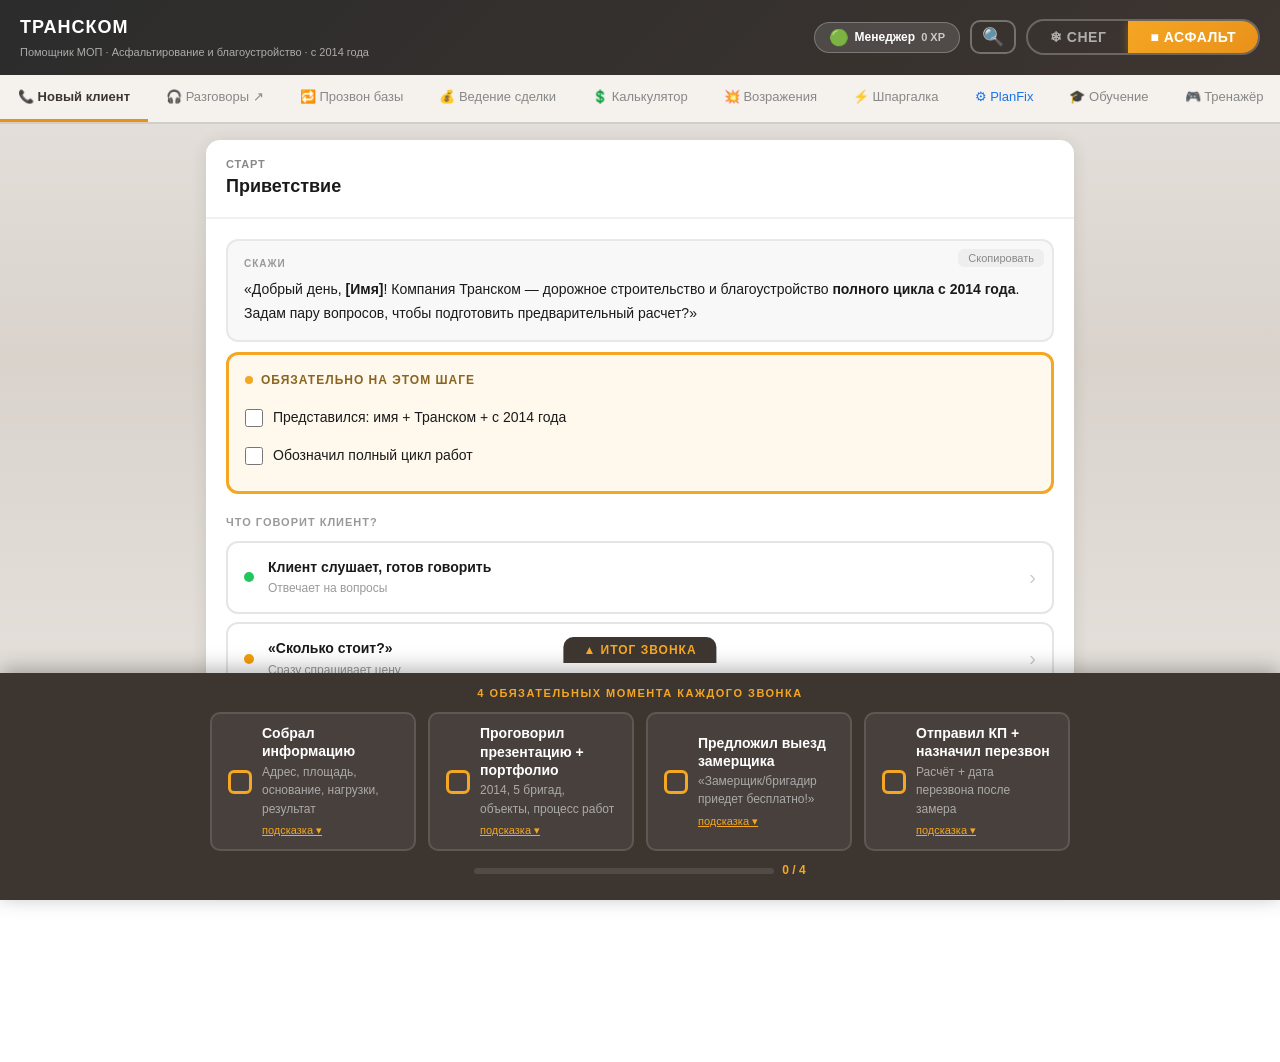
==== commit 495669d9: "Добавить ссылку на библиотеку разговоров" ====
--- a/index.html
+++ b/index.html
@@ -28,6 +28,7 @@
 <!-- ===== NAV ===== -->
 <div class="nav">
 <div class="nav-i act" data-tab="tree" onclick="tab('tree')">&#128222; Новый клиент</div>
+<a class="nav-i" href="https://snowforce-sc-test-umber.vercel.app/manager/call-library" target="_blank" rel="noopener noreferrer" title="Открыть защищённую библиотеку разговоров" style="display:flex;align-items:center;min-height:44px;box-sizing:border-box;text-decoration:none">&#127911; Разговоры &#8599;</a>
 <div class="nav-i" data-tab="cbtree" onclick="tab('cbtree')">&#128257; Прозвон базы</div>
 <div class="nav-i" data-tab="followup" onclick="tab('followup')">&#128176; Ведение сделки</div>
 <div class="nav-i" data-tab="calc" onclick="tab('calc')">&#128178; Калькулятор</div>
@@ -447,7 +448,7 @@
 <div class="learn-cat" onclick="toggleLearnCat(this)">
 <span class="learn-cat-arrow">&#9654;</span>
 <span>&#9881; Инструменты</span>
-<span class="learn-cat-count">8</span>
+<span class="learn-cat-count">9</span>
 </div>
 <div class="learn-cat-items" style="display:none">
 <div class="learn-list-item" onclick="showArticle('app-overview')">
@@ -473,6 +474,11 @@
 <div class="learn-list-item" onclick="showArticle('planfix-deal-card')">
 <span class="ll-icon">&#127909;</span>
 <span class="ll-text">Карточка сделки</span>
+</div>
+<div class="learn-list-item" onclick="showArticle('planfix-next-step')">
+<span class="ll-icon">&#128197;</span>
+<span class="ll-text">Следующий шаг в PlanFix</span>
+<span class="ll-badge">новое</span>
 </div>
 <div class="learn-list-item" onclick="showArticle('planfix-deal-call')">
 <span class="ll-icon">&#127909;</span>
@@ -4630,6 +4636,157 @@
 
 <button class="quiz-btn" onclick="checkQuiz('quiz-pf')">&#10004; Проверить ответы</button>
 <div class="quiz-result" id="quiz-pf-result" style="display:none"></div>
+</div>
+
+</div>
+</div>
+
+<!-- ===== PLANFIX: СЛЕДУЮЩИЙ ШАГ ===== -->
+<div class="learn-article" id="article-planfix-next-step" style="display:none">
+
+<div class="la-hero">
+<img src="img/planfix-next-step-3.png" alt="Столбцы Следующий шаг в PlanFix">
+<div class="la-hero-overlay">
+<div class="la-hero-title">Следующий шаг в PlanFix</div>
+<div class="la-hero-meta">&#128337; ~7 мин чтения &middot; 5 разделов &middot; Тест из 5 вопросов</div>
+</div>
+</div>
+
+<div class="la-body">
+
+<div class="la-section">
+<div class="la-section-title"><span class="la-section-num">1</span> Зачем фиксировать следующий шаг</div>
+<div class="la-text">
+<p><strong>Следующий шаг</strong> — это конкретное действие, которое менеджер должен сделать по сделке: перезвонить, отправить КП, уточнить решение, согласовать замер или договориться о начале работ.</p>
+</div>
+<div class="la-highlight">
+<strong>Главное правило:</strong> после каждого контакта с клиентом в PlanFix должны быть заполнены <strong>три вещи: действие, дата и исполнитель</strong>. Если хотя бы одного нет, сделку легко потерять.
+</div>
+</div>
+
+<div class="la-section">
+<div class="la-section-title"><span class="la-section-num">2</span> Где заполнить действие и дату</div>
+<div class="la-img">
+<img src="img/planfix-next-step-1.png" alt="Поля Следующий шаг и Срок следующего шага в PlanFix">
+<div class="la-img-caption">В карточке сделки заполните поля «Следующий шаг» и «Срок следующего шага»</div>
+</div>
+<div class="la-text">
+<ol>
+<li>Откройте карточку нужной сделки.</li>
+<li>В поле <strong>«Следующий шаг»</strong> напишите одно конкретное действие.</li>
+<li>В поле <strong>«Срок следующего шага»</strong> выберите дату, когда это действие нужно сделать.</li>
+</ol>
+</div>
+<div class="la-info">
+<div class="la-info-title">&#9989; Хорошие формулировки</div>
+«Позвонить и уточнить решение по КП»<br>
+«Отправить КП после замера»<br>
+«Набрать, договориться о дате начала работ»<br><br>
+<strong>Плохо:</strong> «позвонить», «узнать», «подумать» — непонятно, какой должен быть результат.
+</div>
+</div>
+
+<div class="la-section">
+<div class="la-section-title"><span class="la-section-num">3</span> Обязательно выберите себя исполнителем</div>
+<div class="la-img">
+<img src="img/planfix-next-step-2.png" alt="Выбор исполнителя следующего шага в PlanFix">
+<div class="la-img-caption">В поле «Исполнители» найдите и выберите себя</div>
+</div>
+<div class="la-text">
+<p>Откройте поле <strong>«Исполнители»</strong> и выберите <strong>себя</strong>. Исполнителем должен быть тот менеджер, который отвечает за этот следующий шаг.</p>
+</div>
+<div class="la-highlight">
+<strong>Важно:</strong> если не выбрать себя исполнителем, сделка <strong>не попадёт в ваш личный столбец «Следующий шаг»</strong>. Вы можете не увидеть её в своём списке и пропустить дату.
+</div>
+</div>
+
+<div class="la-section">
+<div class="la-section-title"><span class="la-section-num">4</span> Где смотреть шаги на сегодня</div>
+<div class="la-img">
+<img src="img/planfix-next-step-3.png" alt="Личный столбец Следующий шаг менеджера в PlanFix">
+<div class="la-img-caption">На рабочей доске откройте столбец «Следующий шаг [ваше имя]»</div>
+</div>
+<div class="la-text">
+<ol>
+<li>Откройте рабочую доску PlanFix.</li>
+<li>Найдите столбец <strong>«Следующий шаг [ваше имя]»</strong>. На скриншоте пример — «Следующий шаг Нинель».</li>
+<li>Проверьте в нём дела со сроком <strong>на сегодня</strong> и выполните их.</li>
+<li>Затем проверьте столбец <strong>«Просрочен следующий шаг»</strong> — там не должно оставаться забытых сделок.</li>
+</ol>
+</div>
+<div class="la-info">
+<div class="la-info-title">&#128197; Ежедневная привычка</div>
+Начинайте рабочий день со своего столбца «Следующий шаг». Сначала закройте просроченное, затем выполните шаги на сегодня. После каждого звонка сразу ставьте новый шаг.
+</div>
+</div>
+
+<div class="la-section">
+<div class="la-section-title"><span class="la-section-num">5</span> Чек-лист после каждого звонка</div>
+<div class="la-highlight">
+<strong>1.</strong> Запиши итог разговора в PlanFix.<br>
+<strong>2.</strong> Сформулируй один конкретный «Следующий шаг».<br>
+<strong>3.</strong> Поставь реальную дату следующего контакта.<br>
+<strong>4.</strong> Выбери себя исполнителем.<br>
+<strong>5.</strong> Убедись, что сделка появилась в твоём личном столбце.
+</div>
+</div>
+
+<div class="la-quiz" id="quiz-pf-next-step">
+<div class="la-quiz-title">&#127891; Проверьте свои знания</div>
+<div class="la-quiz-sub">Ответьте на 5 вопросов по работе со следующим шагом.</div>
+
+<div class="la-q" data-correct="c">
+<div class="la-q-text"><span class="la-q-num">1</span>Что нужно заполнить после каждого контакта с клиентом?</div>
+<div class="la-q-opts">
+<label><input type="radio" name="qns1" value="a"><span>Только комментарий</span></label>
+<label><input type="radio" name="qns1" value="b"><span>Только дату</span></label>
+<label><input type="radio" name="qns1" value="c"><span>Действие, дату и исполнителя</span></label>
+<label><input type="radio" name="qns1" value="d"><span>Только имя клиента</span></label>
+</div>
+</div>
+
+<div class="la-q" data-correct="b">
+<div class="la-q-text"><span class="la-q-num">2</span>Кого нужно выбрать в поле «Исполнители»?</div>
+<div class="la-q-opts">
+<label><input type="radio" name="qns2" value="a"><span>Всех сотрудников</span></label>
+<label><input type="radio" name="qns2" value="b"><span>Себя, если ты отвечаешь за этот шаг</span></label>
+<label><input type="radio" name="qns2" value="c"><span>Клиента</span></label>
+<label><input type="radio" name="qns2" value="d"><span>Никого</span></label>
+</div>
+</div>
+
+<div class="la-q" data-correct="d">
+<div class="la-q-text"><span class="la-q-num">3</span>Где менеджер смотрит свои следующие шаги?</div>
+<div class="la-q-opts">
+<label><input type="radio" name="qns3" value="a"><span>В блокноте</span></label>
+<label><input type="radio" name="qns3" value="b"><span>Только в email</span></label>
+<label><input type="radio" name="qns3" value="c"><span>В общем чате</span></label>
+<label><input type="radio" name="qns3" value="d"><span>В столбце «Следующий шаг [имя менеджера]»</span></label>
+</div>
+</div>
+
+<div class="la-q" data-correct="a">
+<div class="la-q-text"><span class="la-q-num">4</span>Какой текст следующего шага лучше?</div>
+<div class="la-q-opts">
+<label><input type="radio" name="qns4" value="a"><span>«Позвонить и уточнить решение по КП»</span></label>
+<label><input type="radio" name="qns4" value="b"><span>«Подумать»</span></label>
+<label><input type="radio" name="qns4" value="c"><span>«Набрать»</span></label>
+<label><input type="radio" name="qns4" value="d"><span>«Что-нибудь сделать»</span></label>
+</div>
+</div>
+
+<div class="la-q" data-correct="c">
+<div class="la-q-text"><span class="la-q-num">5</span>Что нужно проверять в начале рабочего дня?</div>
+<div class="la-q-opts">
+<label><input type="radio" name="qns5" value="a"><span>Только новые письма</span></label>
+<label><input type="radio" name="qns5" value="b"><span>Только общий чат</span></label>
+<label><input type="radio" name="qns5" value="c"><span>Просроченные шаги и шаги на сегодня</span></label>
+<label><input type="radio" name="qns5" value="d"><span>Ничего</span></label>
+</div>
+</div>
+
+<button class="quiz-btn" onclick="checkQuiz('quiz-pf-next-step')">&#10004; Проверить ответы</button>
+<div class="quiz-result" id="quiz-pf-next-step-result" style="display:none"></div>
 </div>
 
 </div>
@@ -8525,6 +8682,7 @@
 <button class="trainer-mode-btn active" id="trainer-mode-scenarios" onclick="switchTrainerMode('scenarios')">&#127919; Сценарии</button>
 <button class="trainer-mode-btn" id="trainer-mode-ai" onclick="switchTrainerMode('ai')">&#129302; AI-текст</button>
 <button class="trainer-mode-btn" id="trainer-mode-voice" onclick="switchTrainerMode('voice')">&#127908; Голосовой AI</button>
+<button class="trainer-mode-btn" id="trainer-mode-expertise" onclick="switchTrainerMode('expertise')">&#127891; Экзамен на экспертность</button>
 </div>
 <div id="trainer-scenarios-wrap">
 <div class="trainer-scenarios-list" id="trainer-scenarios-list"></div>
@@ -8535,6 +8693,7 @@
 <div class="ai-trainer-chat" id="ai-trainer-chat"></div>
 </div>
 <div id="trainer-voice-wrap" style="display:none"></div>
+<div id="trainer-expertise-wrap" style="display:none"></div>
 </div>
 </div>
 </div><!-- /tab-trainer -->
@@ -8638,6 +8797,6 @@
 </div>
 
 <!-- ===== APP INIT ===== -->
-<script type="module" src="js/app.js"></script>
+<script type="module" src="js/app.js?v=planfix-next-step-20260812"></script>
 </body>
 </html>
--- a/css/styles.css
+++ b/css/styles.css
@@ -776,3 +776,125 @@
 body.mode-asphalt .fu-value{background:linear-gradient(135deg,#fff3e0,#ffe0b2)}
 .fu-value-label{font-size:11px;font-weight:700;text-transform:uppercase;letter-spacing:1px;color:#1565c0;margin-bottom:4px}
 body.mode-asphalt .fu-value-label{color:#e65100}
+
+/* ===== Экзамен на экспертность ===== */
+.et-setup{padding:4px 0}
+.et-info-banner{background:#e3f2fd;border-radius:10px;padding:12px 14px;font-size:13px;line-height:1.55;margin-bottom:14px}
+body.mode-asphalt .et-info-banner{background:#fff3e0}
+.et-key-row{display:flex;gap:8px;align-items:center;margin-bottom:4px}
+.et-key-row label{font-size:13px;font-weight:600;white-space:nowrap}
+.et-key-input{flex:1;padding:7px 12px;border:1px solid #ddd;border-radius:8px;font-size:13px}
+.et-key-save{padding:7px 16px;background:#4caf50;color:#fff;border:none;border-radius:8px;font-size:13px;cursor:pointer}
+.et-key-hint{font-size:11px;color:#999;margin-bottom:14px}
+.et-key-hint a{color:#1a73e8}
+.et-config-item{display:flex;gap:8px;align-items:center;margin-bottom:14px}
+.et-config-item label{font-size:13px;font-weight:600;white-space:nowrap}
+.et-voice-select{flex:1;padding:7px 12px;border:1px solid #ddd;border-radius:8px;font-size:13px;background:#fff}
+.et-mode-row{display:flex;gap:8px;margin-bottom:16px}
+.et-mode-btn{flex:1;padding:11px;font-size:14px;font-weight:600;cursor:pointer;border:2px solid #e0e0e0;background:#f5f5f5;color:#888;border-radius:10px;transition:.2s}
+.et-mode-btn:hover{background:#eee}
+.et-mode-btn.active{background:#1a73e8;color:#fff;border-color:#1a73e8}
+body.mode-asphalt .et-mode-btn.active{background:#e8911a;border-color:#e8911a}
+.et-section-label{font-size:13px;color:#666;margin-bottom:10px;line-height:1.5}
+.et-topic-grid{display:grid;grid-template-columns:1fr 1fr;gap:10px}
+.et-topic-card{display:flex;align-items:center;gap:12px;background:#fff;border:1px solid #e0e0e0;border-radius:12px;padding:12px 14px;cursor:pointer;transition:all .2s}
+.et-topic-card:hover{border-color:#1a73e8;box-shadow:0 2px 12px rgba(26,115,232,.15);transform:translateY(-1px)}
+body.mode-asphalt .et-topic-card:hover{border-color:#e65100;box-shadow:0 2px 12px rgba(230,81,0,.15)}
+.et-topic-icon{font-size:28px;min-width:34px;text-align:center}
+.et-topic-body{flex:1;min-width:0}
+.et-topic-name{font-weight:600;font-size:14px}
+.et-topic-meta{font-size:12px;color:#888;margin-top:3px;display:flex;align-items:center;gap:6px}
+.et-topic-mastery{font-weight:700;padding:1px 7px;border-radius:10px;font-size:11px;background:#eee;color:#888}
+.et-tm-pass{background:#e8f5e9;color:#2e7d32}
+.et-tm-new{background:#e3f2fd;color:#1565c0}
+.et-start-btn{width:100%;padding:14px;background:#1a73e8;color:#fff;border:none;border-radius:12px;font-size:15px;font-weight:700;cursor:pointer;transition:.2s}
+.et-start-btn:hover{background:#1565c0}
+body.mode-asphalt .et-start-btn{background:#e8911a}
+body.mode-asphalt .et-start-btn:hover{background:#e65100}
+
+/* Экран экзамена */
+.et-exam-header{display:flex;align-items:center;justify-content:space-between;margin-bottom:8px}
+.et-back-btn{padding:6px 12px;background:#f5f5f5;border:1px solid #e0e0e0;border-radius:8px;font-size:13px;cursor:pointer;color:#666}
+.et-back-btn:hover{background:#eee}
+.et-exam-progress{font-size:13px;font-weight:600;color:#888}
+.et-progress-bar{height:6px;background:#eee;border-radius:4px;overflow:hidden;margin-bottom:14px}
+.et-progress-fill{height:100%;background:#1a73e8;width:0;transition:width .3s}
+body.mode-asphalt .et-progress-fill{background:#e8911a}
+.et-topic-tag{display:inline-block;font-size:12px;font-weight:600;color:#1565c0;background:#e3f2fd;padding:3px 10px;border-radius:10px;margin-bottom:8px}
+body.mode-asphalt .et-topic-tag{color:#e65100;background:#fff3e0}
+.et-question-card{background:#fff;border:1px solid #e0e0e0;border-radius:14px;padding:16px;margin-bottom:12px}
+.et-q-label{font-size:12px;font-weight:700;text-transform:uppercase;letter-spacing:.5px;color:#888;margin-bottom:6px}
+.et-q-text{font-size:17px;line-height:1.5;font-weight:500}
+.et-replay-btn{margin-top:10px;padding:5px 12px;background:#f0f7ff;border:1px solid #cfe2ff;border-radius:8px;font-size:12px;cursor:pointer;color:#1565c0}
+.et-replay-btn:hover{background:#e3f2fd}
+.et-state{text-align:center;padding:14px;margin:10px 0;border-radius:14px;background:#f5f5f5;transition:.3s}
+.et-state-icon{font-size:34px;display:block;margin-bottom:2px}
+.et-state-text{font-size:14px;font-weight:600;color:#666}
+.et-st-asking{background:#e3f2fd}
+.et-st-asking .et-state-text{color:#1565c0}
+.et-st-listening{background:#e8f5e9;animation:etPulse 2s ease-in-out infinite}
+.et-st-listening .et-state-text{color:#2e7d32}
+@keyframes etPulse{0%,100%{box-shadow:0 0 0 0 rgba(76,175,80,.2)}50%{box-shadow:0 0 0 12px rgba(76,175,80,0)}}
+.et-st-thinking{background:#fff3e0}
+.et-st-thinking .et-state-text{color:#e65100}
+.et-st-thinking .et-state-icon{animation:etSpin 1.5s linear infinite}
+@keyframes etSpin{0%{transform:rotate(0)}100%{transform:rotate(360deg)}}
+.et-st-feedback{background:#f3e5f5}
+.et-st-feedback .et-state-text{color:#7b1fa2}
+.et-speaking{animation:etSpeak .6s ease-in-out infinite}
+@keyframes etSpeak{0%,100%{transform:scale(1)}50%{transform:scale(1.15)}}
+.et-live-text{text-align:center;font-size:14px;color:#888;min-height:20px;padding:4px;font-style:italic}
+.et-answer-row{display:flex;gap:8px;margin:8px 0}
+.et-answer-input{flex:1;padding:9px 12px;border:1px solid #ddd;border-radius:8px;font-size:14px}
+.et-answer-send{padding:9px 18px;background:#1a73e8;color:#fff;border:none;border-radius:8px;font-size:14px;font-weight:600;cursor:pointer}
+body.mode-asphalt .et-answer-send{background:#e8911a}
+
+/* Обратная связь */
+.et-feedback{border-radius:14px;padding:16px;margin-top:10px;border:2px solid #e0e0e0;background:#fafafa}
+.et-fb-correct{border-color:#a5d6a7;background:#f1f8f1}
+.et-fb-partial{border-color:#ffcc80;background:#fff8f0}
+.et-fb-wrong{border-color:#ef9a9a;background:#fdf3f3}
+.et-fb-head{display:flex;align-items:center;justify-content:space-between;margin-bottom:10px}
+.et-fb-verdict{font-size:16px;font-weight:700}
+.et-fb-score{font-size:20px;font-weight:800;color:#555}
+.et-fb-your{font-size:13px;line-height:1.5;color:#555;margin-bottom:8px}
+.et-fb-comment{font-size:13px;line-height:1.5;background:rgba(255,255,255,.7);border-radius:8px;padding:8px 12px;margin-bottom:10px}
+.et-fb-kp-title{font-size:12px;font-weight:700;color:#888;text-transform:uppercase;letter-spacing:.5px;margin-bottom:6px}
+.et-fb-kp{display:flex;flex-direction:column;gap:4px;margin-bottom:10px}
+.et-kp{font-size:13px;line-height:1.4;padding:5px 10px;border-radius:6px;background:#fff}
+.et-kp-yes{background:#e8f5e9}
+.et-kp-no{background:#fce4ec;color:#666}
+.et-fb-ref{margin-bottom:12px}
+.et-fb-ref summary{cursor:pointer;font-size:13px;font-weight:600;color:#1a73e8;padding:4px 0}
+.et-fb-ref-text{font-size:13px;line-height:1.6;color:#444;background:#fff;border-radius:8px;padding:10px 12px;margin-top:6px}
+.et-next-btn{width:100%;padding:12px;background:#1a73e8;color:#fff;border:none;border-radius:10px;font-size:14px;font-weight:700;cursor:pointer}
+.et-next-btn:hover{background:#1565c0}
+body.mode-asphalt .et-next-btn{background:#e8911a}
+.et-fb-self{font-size:13px;font-weight:600;margin-top:8px;display:flex;flex-wrap:wrap;gap:8px;align-items:center}
+.et-self-btn{padding:7px 14px;border:1px solid #ddd;border-radius:8px;background:#fff;font-size:13px;cursor:pointer}
+.et-self-btn:hover{background:#f5f5f5}
+
+/* Результат */
+.et-res-card{text-align:center;background:#fff;border:1px solid #e0e0e0;border-radius:16px;padding:24px 18px}
+.et-res-icon{font-size:48px;margin-bottom:6px}
+.et-res-title{font-size:18px;font-weight:700;margin-bottom:8px}
+.et-res-score{font-size:46px;font-weight:800;line-height:1}
+.et-res-sub{font-size:13px;color:#888;margin-top:6px;margin-bottom:18px}
+.et-res-topics{display:flex;flex-direction:column;gap:6px;text-align:left;margin-bottom:16px}
+.et-res-topic{display:flex;justify-content:space-between;align-items:center;padding:8px 12px;border-radius:8px;font-size:13px;background:#f5f5f5}
+.et-res-topic-name{font-weight:600}
+.et-res-topic-pct{font-weight:800}
+.et-tr-pass{background:#e8f5e9}.et-tr-pass .et-res-topic-pct{color:#2e7d32}
+.et-tr-mid{background:#fff3e0}.et-tr-mid .et-res-topic-pct{color:#e65100}
+.et-tr-low{background:#fce4ec}.et-tr-low .et-res-topic-pct{color:#c62828}
+.et-res-weak-block{text-align:left;margin-bottom:16px}
+.et-res-weak-title{font-size:13px;font-weight:700;color:#666;margin-bottom:8px}
+.et-res-weak{font-size:13px;background:#fdf3f3;border-radius:8px;padding:8px 12px;margin-bottom:6px}
+.et-res-weak-q{font-weight:600;display:block;margin-bottom:2px}
+.et-res-weak summary{cursor:pointer;font-size:12px;color:#1a73e8}
+.et-res-weak details>div{font-size:12px;line-height:1.5;color:#555;margin-top:6px}
+.et-res-allgood{font-size:14px;background:#e8f5e9;border-radius:8px;padding:14px;color:#2e7d32;font-weight:600}
+.et-res-actions{display:flex;gap:8px;justify-content:center;flex-wrap:wrap}
+.et-res-dl{padding:10px 18px;background:#f5f5f5;border:1px solid #e0e0e0;border-radius:8px;font-size:13px;font-weight:600;cursor:pointer;color:#555}
+.et-res-dl:hover{background:#eee}
+@media(max-width:600px){.et-topic-grid{grid-template-columns:1fr}.et-mode-row{flex-direction:column}}
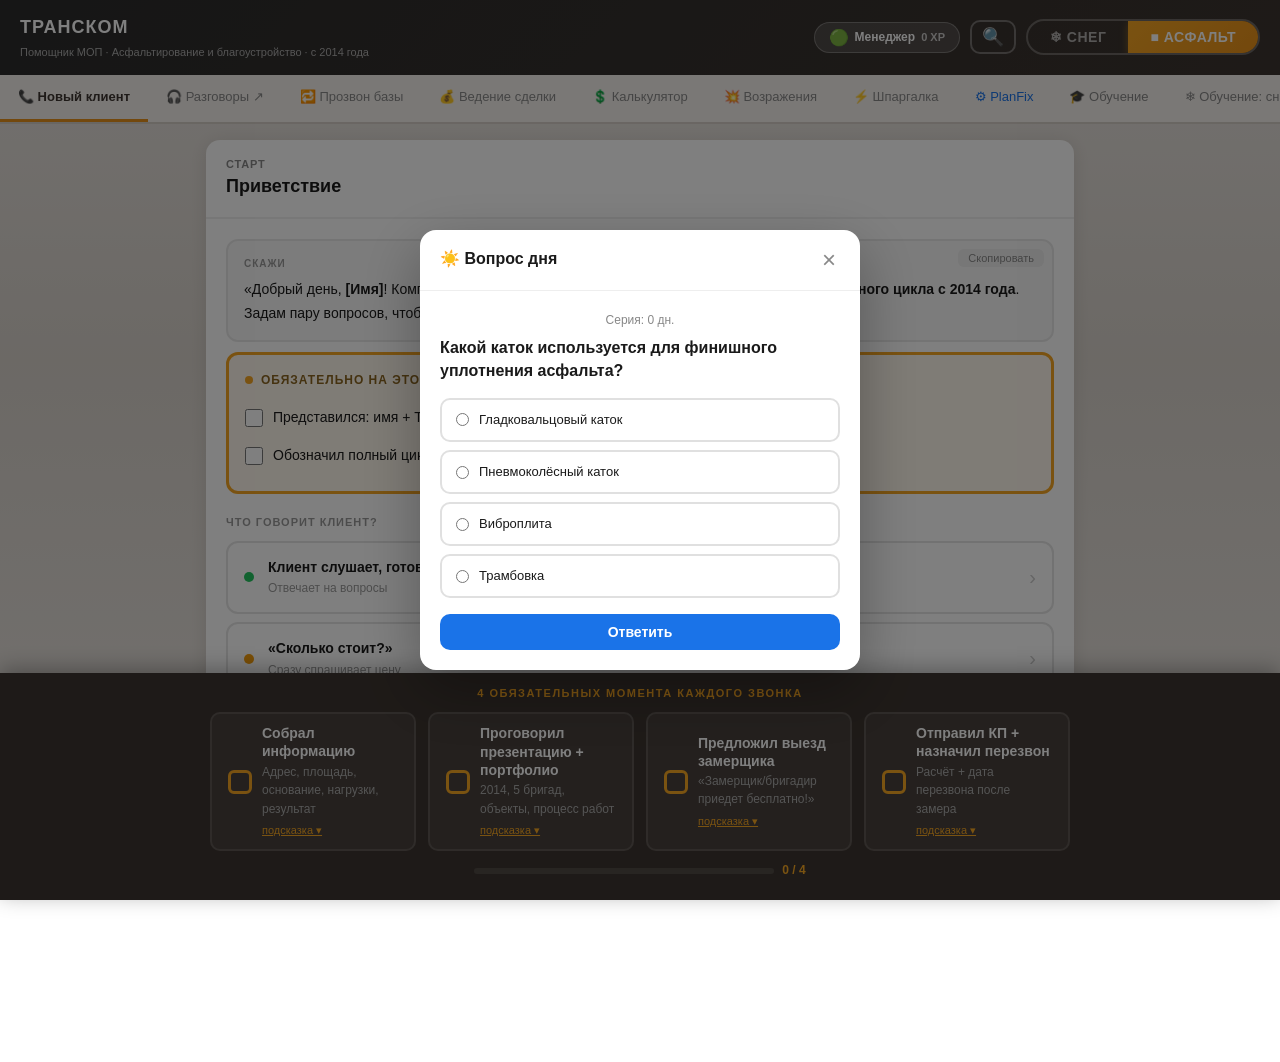
==== commit 826ac739: "Добавить публичные КП на вывоз снега в помощник" ====
--- a/index.html
+++ b/index.html
@@ -5,6 +5,7 @@
 <meta name="viewport" content="width=device-width, initial-scale=1.0">
 <title>ТРАНСКОМ — Помощник МОП</title>
 <link rel="stylesheet" href="css/styles.css">
+<link rel="stylesheet" href="css/snow-training.css?v=4">
 </head>
 <body>
 
@@ -36,6 +37,7 @@
 <div class="nav-i" data-tab="cheat" onclick="tab('cheat')">&#9889; Шпаргалка</div>
 <div class="nav-i" data-tab="planfix" onclick="tab('planfix')" style="color:#1a73e8">&#9881; PlanFix</div>
 <div class="nav-i" data-tab="learn" onclick="tab('learn')">&#127891; Обучение</div>
+<div class="nav-i" data-tab="snow-learn" onclick="setSvc('snow');tab('snow-learn')">&#10052; Обучение: снег</div>
 <div class="nav-i" data-tab="trainer" onclick="tab('trainer')">&#127918; Тренажёр</div>
 </div>
 
@@ -142,6 +144,8 @@
 </div>
 
 <!-- Обучение -->
+<div class="tc" id="tab-snow-learn"><div id="snow-training-root"></div></div>
+
 <div class="tc" id="tab-learn">
 
 <!-- Панель прогресса -->
@@ -8797,6 +8801,6 @@
 </div>
 
 <!-- ===== APP INIT ===== -->
-<script type="module" src="js/app.js?v=planfix-next-step-20260812"></script>
+<script type="module" src="js/app.js?v=snow-offers-20260923"></script>
 </body>
 </html>
--- a/css/snow-training.css
+++ b/css/snow-training.css
@@ -0,0 +1,121 @@
+/* Обучение вывозу снега: компактный рабочий справочник для менеджера. */
+#tab-snow-learn{color:#142b3d}
+#tab-snow-learn .st-page{--st-blue:#1e668d;--st-dark:#11334c;--st-border:#d8e5ed;--st-muted:#627b8b;display:grid;gap:28px;padding-bottom:70px}
+#tab-snow-learn .st-hero{position:relative;display:flex;overflow:hidden;min-height:250px;padding:30px 32px;border-radius:18px;background:linear-gradient(125deg,#103149 0%,#185477 70%,#2479a0 100%);color:#fff;box-shadow:0 18px 34px rgba(24,66,94,.2)}
+#tab-snow-learn .st-hero:before{content:"";position:absolute;width:430px;height:430px;right:-190px;top:-235px;border:1px solid rgba(255,255,255,.18);border-radius:50%;box-shadow:0 0 0 75px rgba(255,255,255,.035),0 0 0 155px rgba(255,255,255,.025)}
+#tab-snow-learn .st-hero-main{position:relative;z-index:1;max-width:670px}
+#tab-snow-learn .st-kicker,#tab-snow-learn .st-eyebrow{display:block;font-size:10px;font-weight:800;letter-spacing:.16em;text-transform:uppercase}
+#tab-snow-learn .st-kicker{color:#97d6f2;margin-bottom:16px}
+#tab-snow-learn .st-hero h1{font-size:clamp(31px,5vw,47px);line-height:1.08;letter-spacing:-.035em;font-weight:800}
+#tab-snow-learn .st-hero h1 span{display:block;margin-top:8px;font-size:clamp(17px,2.4vw,23px);font-weight:500;letter-spacing:-.01em;color:#cee8f6}
+#tab-snow-learn .st-hero p{max-width:590px;margin-top:18px;color:#e2f2fa;line-height:1.65}
+#tab-snow-learn .st-hero-stats{display:flex;flex-wrap:wrap;gap:8px;margin-top:22px}
+#tab-snow-learn .st-hero-stats span{padding:7px 11px;border:1px solid rgba(255,255,255,.25);border-radius:7px;background:rgba(255,255,255,.08);font-size:12px}
+#tab-snow-learn .st-hero-stats b{font-size:15px;color:#fff}
+#tab-snow-learn .st-hero-mark{position:absolute;right:34px;bottom:12px;font-size:108px;line-height:1;color:rgba(255,255,255,.13);transform:rotate(-12deg)}
+#tab-snow-learn .st-jump{display:flex;gap:7px;overflow-x:auto;padding:1px 0 4px;scrollbar-width:thin}
+#tab-snow-learn .st-jump a{flex:none;padding:9px 12px;border:1px solid var(--st-border);border-radius:7px;background:#fff;color:var(--st-dark);font-size:12px;font-weight:700;text-decoration:none;white-space:nowrap;transition:background .15s,border-color .15s}
+#tab-snow-learn .st-jump a:hover{background:#e9f5fa;border-color:#79b9d5}
+#tab-snow-learn .st-section{scroll-margin-top:115px}
+#tab-snow-learn .st-section-head{margin:0 0 15px}
+#tab-snow-learn .st-eyebrow{margin-bottom:5px;color:#337da3}
+#tab-snow-learn .st-section-head h2{font-size:25px;line-height:1.2;letter-spacing:-.02em;color:var(--st-dark)}
+#tab-snow-learn .st-section-head p{margin-top:7px;color:var(--st-muted);font-size:13px}
+#tab-snow-learn .st-prices{display:grid;gap:13px}
+#tab-snow-learn .st-offers{display:grid;grid-template-columns:repeat(2,minmax(0,1fr));gap:13px}
+#tab-snow-learn .st-offer{overflow:hidden;border:1px solid var(--st-border);border-radius:12px;background:#fff;box-shadow:0 2px 9px rgba(19,67,95,.045)}
+#tab-snow-learn .st-offer-header{min-height:170px;padding:19px 20px;background-color:#102432;background-size:cover;background-position:center;color:#fff;border-bottom:3px solid #f3bc70}
+#tab-snow-learn .st-offer-header-25{background-image:linear-gradient(90deg,rgba(9,29,42,.88),rgba(9,29,42,.25)),url('../assets/offers/snow-25m3.png')}
+#tab-snow-learn .st-offer-header-15{background-image:linear-gradient(90deg,rgba(9,29,42,.88),rgba(9,29,42,.25)),url('../assets/offers/snow-15m3.png')}
+#tab-snow-learn .st-offer-header>span{color:#f3bc70;font-size:10px;font-weight:800;letter-spacing:.1em;text-transform:uppercase}
+#tab-snow-learn .st-offer-header h3{margin-top:25px;color:#fff;font-size:25px;letter-spacing:-.025em}
+#tab-snow-learn .st-offer-header p{margin-top:2px;color:#e7eef1;font-size:13px}
+#tab-snow-learn .st-offer-header small{display:block;margin-top:17px;color:#cbd9de;font-size:10px}
+#tab-snow-learn .st-offer-breakdown{display:grid;gap:9px;padding:17px 18px}
+#tab-snow-learn .st-offer-breakdown>div{display:flex;justify-content:space-between;gap:12px;color:#597383;font-size:12px}
+#tab-snow-learn .st-offer-breakdown b{flex:none;color:#183f56;font-size:13px;font-variant-numeric:tabular-nums}
+#tab-snow-learn .st-offer-total{display:flex;align-items:center;justify-content:space-between;gap:10px;margin:0 18px;padding:14px 0;border-top:1px solid var(--st-border);font-size:13px;font-weight:700}
+#tab-snow-learn .st-offer-total strong{color:#155d81;font-size:22px;font-variant-numeric:tabular-nums}
+#tab-snow-learn .st-offer-formula{margin:0 18px 13px;color:#5a7787;font-size:11px;line-height:1.5}
+#tab-snow-learn .st-offer-actions{display:grid;gap:7px;margin:0 18px 13px}
+#tab-snow-learn .st-download-offer,#tab-snow-learn .st-copy-offer{display:block;width:100%;padding:11px;border:0;border-radius:7px;font:inherit;font-size:12px;font-weight:700;text-align:center;text-decoration:none;cursor:pointer}
+#tab-snow-learn .st-download-offer{background:#1b668b;color:#fff}
+#tab-snow-learn .st-download-offer:hover{background:#124b6c}
+#tab-snow-learn .st-copy-offer{background:#e9f3f8;color:#245b79}
+#tab-snow-learn .st-copy-offer:hover{background:#dcecf4}
+#tab-snow-learn .st-offer-preview{margin:0 18px 17px;color:#365f75;font-size:12px}
+#tab-snow-learn .st-offer-preview summary{cursor:pointer;font-weight:700}
+#tab-snow-learn .st-offer-preview pre{margin-top:9px;padding:12px;border-radius:6px;background:#f4f8fa;color:#243f4f;font:inherit;font-size:11px;line-height:1.6;white-space:pre-wrap}
+#tab-snow-learn .st-price-card,#tab-snow-learn .st-scenario,#tab-snow-learn .st-objection,#tab-snow-learn .st-followup-card,#tab-snow-learn .st-review-grid>div{border:1px solid var(--st-border);border-radius:12px;background:#fff;box-shadow:0 2px 9px rgba(19,67,95,.045)}
+#tab-snow-learn .st-price-card{overflow:hidden}
+#tab-snow-learn .st-price-heading{display:flex;align-items:center;justify-content:space-between;gap:12px;padding:15px 17px;border-bottom:1px solid var(--st-border);background:#f3f8fb}
+#tab-snow-learn .st-price-heading h3{font-size:17px;color:var(--st-dark)}
+#tab-snow-learn .st-price-heading p{margin-top:2px;color:var(--st-muted);font-size:11px}
+#tab-snow-learn .st-price-heading>span{padding:5px 8px;border-radius:5px;background:#dcecf5;color:#315f79;font-size:11px;font-weight:700;white-space:nowrap}
+#tab-snow-learn .st-table-scroll{overflow-x:auto}
+#tab-snow-learn .st-price-table{width:100%;min-width:650px;border-collapse:collapse;text-align:right;font-variant-numeric:tabular-nums}
+#tab-snow-learn .st-price-table th,#tab-snow-learn .st-price-table td{padding:10px 12px;border-bottom:1px solid #eaf0f4;font-size:12px;white-space:nowrap}
+#tab-snow-learn .st-price-table thead th{background:#fbfdfe;color:#49687a;font-size:11px;font-weight:700}
+#tab-snow-learn .st-price-table thead tr:first-child th{border-bottom-color:#dce8ee}
+#tab-snow-learn .st-price-table th:first-child{text-align:left}
+#tab-snow-learn .st-price-table tbody tr:last-child>*{border-bottom:0}
+#tab-snow-learn .st-price-table tbody th{font-size:13px;color:var(--st-dark)}
+#tab-snow-learn .st-note{margin-top:11px;padding:12px 15px;border-left:3px solid #3385ad;border-radius:5px;background:#edf6fa;color:#31556b;font-size:12px;line-height:1.6}
+#tab-snow-learn .st-cheat{overflow:hidden;border:1px solid var(--st-border);border-radius:12px;background:#fff}
+#tab-snow-learn .st-cheat>summary{display:flex;align-items:center;justify-content:space-between;gap:12px;padding:15px 17px;color:var(--st-dark);font-size:13px;font-weight:700;cursor:pointer;list-style:none}
+#tab-snow-learn .st-cheat>summary::-webkit-details-marker{display:none}
+#tab-snow-learn .st-cheat>summary:hover{background:#f6fafc}
+#tab-snow-learn .st-cheat>summary span{color:#79a0b5;font-size:19px}
+#tab-snow-learn .st-cheat-body{padding:16px;border-top:1px solid var(--st-border)}
+#tab-snow-learn .st-cheat-body .card{margin-bottom:10px}
+#tab-snow-learn .st-cheat-body .card:last-child{margin-bottom:0}
+#tab-snow-learn .st-scenario-list{display:grid;gap:9px}
+#tab-snow-learn .st-scenario{overflow:hidden;scroll-margin-top:115px}
+#tab-snow-learn .st-scenario summary,#tab-snow-learn .st-objection summary{display:flex;align-items:center;gap:13px;cursor:pointer;list-style:none}
+#tab-snow-learn .st-scenario summary::-webkit-details-marker,#tab-snow-learn .st-objection summary::-webkit-details-marker{display:none}
+#tab-snow-learn .st-scenario summary{padding:13px 16px}
+#tab-snow-learn .st-scenario summary:hover,#tab-snow-learn .st-objection summary:hover{background:#f6fafc}
+#tab-snow-learn .st-index{display:grid;place-items:center;flex:none;width:31px;height:31px;border-radius:6px;background:#e5f2f8;color:#2d7397;font-size:11px;font-weight:800}
+#tab-snow-learn .st-scenario-heading{display:grid;gap:1px;flex:1}
+#tab-snow-learn .st-scenario-heading small{color:#6b8a9b;font-size:10px;font-weight:700;text-transform:uppercase;letter-spacing:.07em}
+#tab-snow-learn .st-scenario-heading b{font-size:14px;line-height:1.3}
+#tab-snow-learn .st-chevron{font-size:19px;color:#6791a6;transition:transform .15s}
+#tab-snow-learn .st-scenario[open] .st-chevron{transform:rotate(180deg)}
+#tab-snow-learn .st-scenario-body{display:grid;gap:10px;padding:0 16px 16px 60px}
+#tab-snow-learn .st-block{padding:11px 13px;border-radius:7px;background:#f5f8fa;border-left:3px solid #a8c9da;line-height:1.55}
+#tab-snow-learn .st-block strong{display:block;margin-bottom:5px;color:#366b86;font-size:10px;letter-spacing:.07em;text-transform:uppercase}
+#tab-snow-learn .st-block div{font-size:12px}
+#tab-snow-learn .st-block ul{padding-left:17px;font-size:12px}
+#tab-snow-learn .st-key{background:#eaf5fa;border-left-color:#2784b0}
+#tab-snow-learn .st-must{background:#fff8eb;border-left-color:#e5a648}
+#tab-snow-learn .st-tip{background:#f0f5ed;border-left-color:#8aa66d}
+#tab-snow-learn .st-branches{display:grid;gap:6px;margin-top:4px}
+#tab-snow-learn .st-small-label{font-size:10px;font-weight:800;color:#718d9c;letter-spacing:.08em;text-transform:uppercase}
+#tab-snow-learn .st-branch{display:flex;align-items:center;justify-content:space-between;gap:12px;width:100%;padding:9px 11px;border:1px solid #d9e8ef;border-radius:6px;background:#fff;color:#1b445d;text-align:left;cursor:pointer}
+#tab-snow-learn .st-branch:hover{border-color:#4598bf;background:#f3fafd}
+#tab-snow-learn .st-branch span{font-size:12px;font-weight:600}
+#tab-snow-learn .st-branch small{color:#6e91a4;font-size:11px;text-align:right}
+#tab-snow-learn .st-objection-grid{display:grid;grid-template-columns:repeat(2,minmax(0,1fr));gap:9px}
+#tab-snow-learn .st-objection{overflow:hidden}
+#tab-snow-learn .st-objection summary{min-height:54px;padding:10px 13px;font-size:13px;font-weight:700}
+#tab-snow-learn .st-objection summary span{color:#4a93b4;font-size:11px}
+#tab-snow-learn .st-objection summary b{margin-left:auto;color:#86a3b2}
+#tab-snow-learn .st-objection-body{padding:0 13px 13px;font-size:12px}
+#tab-snow-learn .st-objection-body .say{margin-bottom:7px;padding:10px 12px;font-size:12px}
+#tab-snow-learn .st-followup-grid{display:grid;grid-template-columns:repeat(2,minmax(0,1fr));gap:12px}
+#tab-snow-learn .st-followup-card{padding:16px}
+#tab-snow-learn .st-followup-top{display:flex;align-items:center;gap:10px}
+#tab-snow-learn .st-followup-top>span{display:grid;place-items:center;width:36px;height:36px;border-radius:8px;background:#e9f5fa;font-size:18px}
+#tab-snow-learn .st-followup-top small{color:#6d8b9a;font-size:10px}
+#tab-snow-learn .st-followup-top h3{font-size:14px;line-height:1.3}
+#tab-snow-learn .st-followup-card>p{margin-top:11px;color:#5c7685;font-size:12px}
+#tab-snow-learn .st-followup-card blockquote{margin:12px 0;padding:11px 12px;border-left:3px solid #69a9c7;background:#f3f8fb;border-radius:4px;font-size:12px;line-height:1.6}
+#tab-snow-learn .st-followup-card details{color:#426b7e;font-size:11px}
+#tab-snow-learn .st-followup-card details summary{cursor:pointer;font-weight:700}
+#tab-snow-learn .st-followup-card ul{padding:8px 0 0 18px}
+#tab-snow-learn .st-review-grid{display:grid;grid-template-columns:repeat(3,minmax(0,1fr));gap:10px}
+#tab-snow-learn .st-review-grid>div{padding:15px;border-top:3px solid #d5a65a}
+#tab-snow-learn .st-review-grid b{font-size:13px;color:#654a29}
+#tab-snow-learn .st-review-grid p{margin-top:7px;color:#586d77;font-size:12px;line-height:1.6}
+@media(max-width:700px){#tab-snow-learn .st-hero{padding:25px 22px}#tab-snow-learn .st-hero-mark{right:6px;bottom:-12px;font-size:80px}#tab-snow-learn .st-offers,#tab-snow-learn .st-objection-grid,#tab-snow-learn .st-followup-grid,#tab-snow-learn .st-review-grid{grid-template-columns:1fr}}
+@media(max-width:480px){#tab-snow-learn .st-hero{min-height:0}#tab-snow-learn .st-scenario-body{padding-left:14px}#tab-snow-learn .st-branch{align-items:flex-start;flex-direction:column;gap:2px}#tab-snow-learn .st-branch small{text-align:left}}
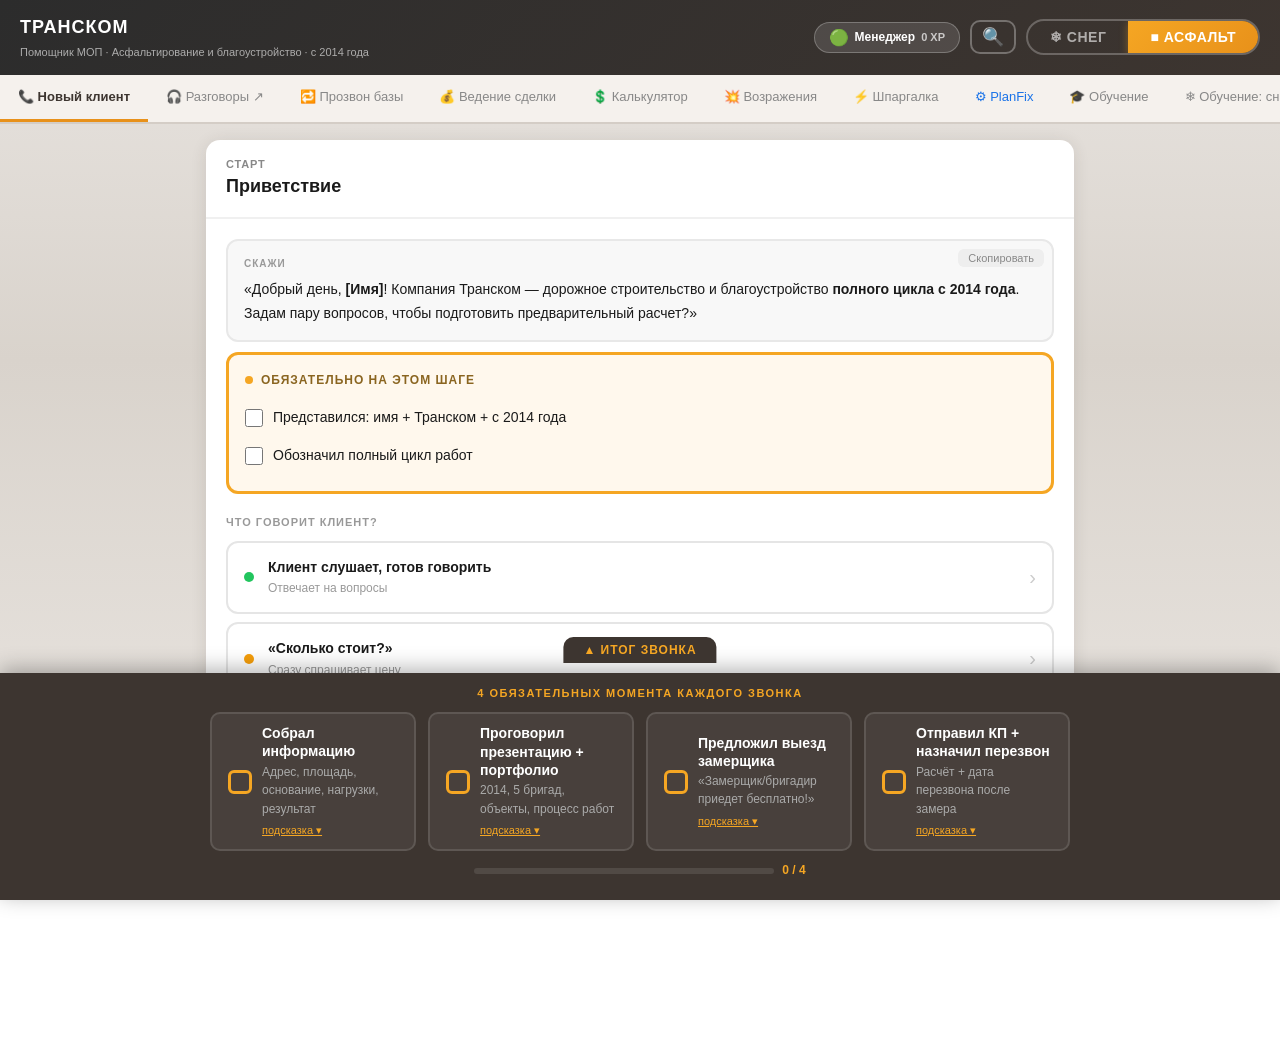
==== commit 542fd3e4: "Показать состояние загрузки КП и прямую ссылку" ====
--- a/index.html
+++ b/index.html
@@ -5,7 +5,7 @@
 <meta name="viewport" content="width=device-width, initial-scale=1.0">
 <title>ТРАНСКОМ — Помощник МОП</title>
 <link rel="stylesheet" href="css/styles.css">
-<link rel="stylesheet" href="css/snow-training.css?v=4">
+<link rel="stylesheet" href="css/snow-training.css?v=5">
 </head>
 <body>
 
@@ -8801,6 +8801,6 @@
 </div>
 
 <!-- ===== APP INIT ===== -->
-<script type="module" src="js/app.js?v=snow-offers-20260923"></script>
+<script type="module" src="js/app.js?v=snow-download-20260923"></script>
 </body>
 </html>
--- a/css/snow-training.css
+++ b/css/snow-training.css
@@ -37,12 +37,15 @@
 #tab-snow-learn .st-offer-total{display:flex;align-items:center;justify-content:space-between;gap:10px;margin:0 18px;padding:14px 0;border-top:1px solid var(--st-border);font-size:13px;font-weight:700}
 #tab-snow-learn .st-offer-total strong{color:#155d81;font-size:22px;font-variant-numeric:tabular-nums}
 #tab-snow-learn .st-offer-formula{margin:0 18px 13px;color:#5a7787;font-size:11px;line-height:1.5}
-#tab-snow-learn .st-offer-actions{display:grid;gap:7px;margin:0 18px 13px}
-#tab-snow-learn .st-download-offer,#tab-snow-learn .st-copy-offer{display:block;width:100%;padding:11px;border:0;border-radius:7px;font:inherit;font-size:12px;font-weight:700;text-align:center;text-decoration:none;cursor:pointer}
+#tab-snow-learn .st-offer-actions{display:grid;grid-template-columns:repeat(2,minmax(0,1fr));gap:7px;margin:0 18px 7px}
+#tab-snow-learn .st-download-offer,#tab-snow-learn .st-copy-offer,#tab-snow-learn .st-copy-offer-link{display:block;width:100%;padding:11px;border:0;border-radius:7px;font:inherit;font-size:12px;font-weight:700;text-align:center;text-decoration:none;cursor:pointer}
+#tab-snow-learn .st-download-offer{grid-column:1/-1}
 #tab-snow-learn .st-download-offer{background:#1b668b;color:#fff}
 #tab-snow-learn .st-download-offer:hover{background:#124b6c}
-#tab-snow-learn .st-copy-offer{background:#e9f3f8;color:#245b79}
-#tab-snow-learn .st-copy-offer:hover{background:#dcecf4}
+#tab-snow-learn .st-copy-offer,#tab-snow-learn .st-copy-offer-link{background:#e9f3f8;color:#245b79}
+#tab-snow-learn .st-copy-offer:hover,#tab-snow-learn .st-copy-offer-link:hover{background:#dcecf4}
+#tab-snow-learn .st-download-help{margin:0 18px 9px;color:#647b88;font-size:11px;line-height:1.45}
+#tab-snow-learn .st-download-status:not([hidden]){margin:0 18px 11px;padding:9px 10px;border-radius:7px;background:#fff4df;color:#5e4326;font-size:11px;line-height:1.45;overflow-wrap:anywhere}
 #tab-snow-learn .st-offer-preview{margin:0 18px 17px;color:#365f75;font-size:12px}
 #tab-snow-learn .st-offer-preview summary{cursor:pointer;font-weight:700}
 #tab-snow-learn .st-offer-preview pre{margin-top:9px;padding:12px;border-radius:6px;background:#f4f8fa;color:#243f4f;font:inherit;font-size:11px;line-height:1.6;white-space:pre-wrap}
